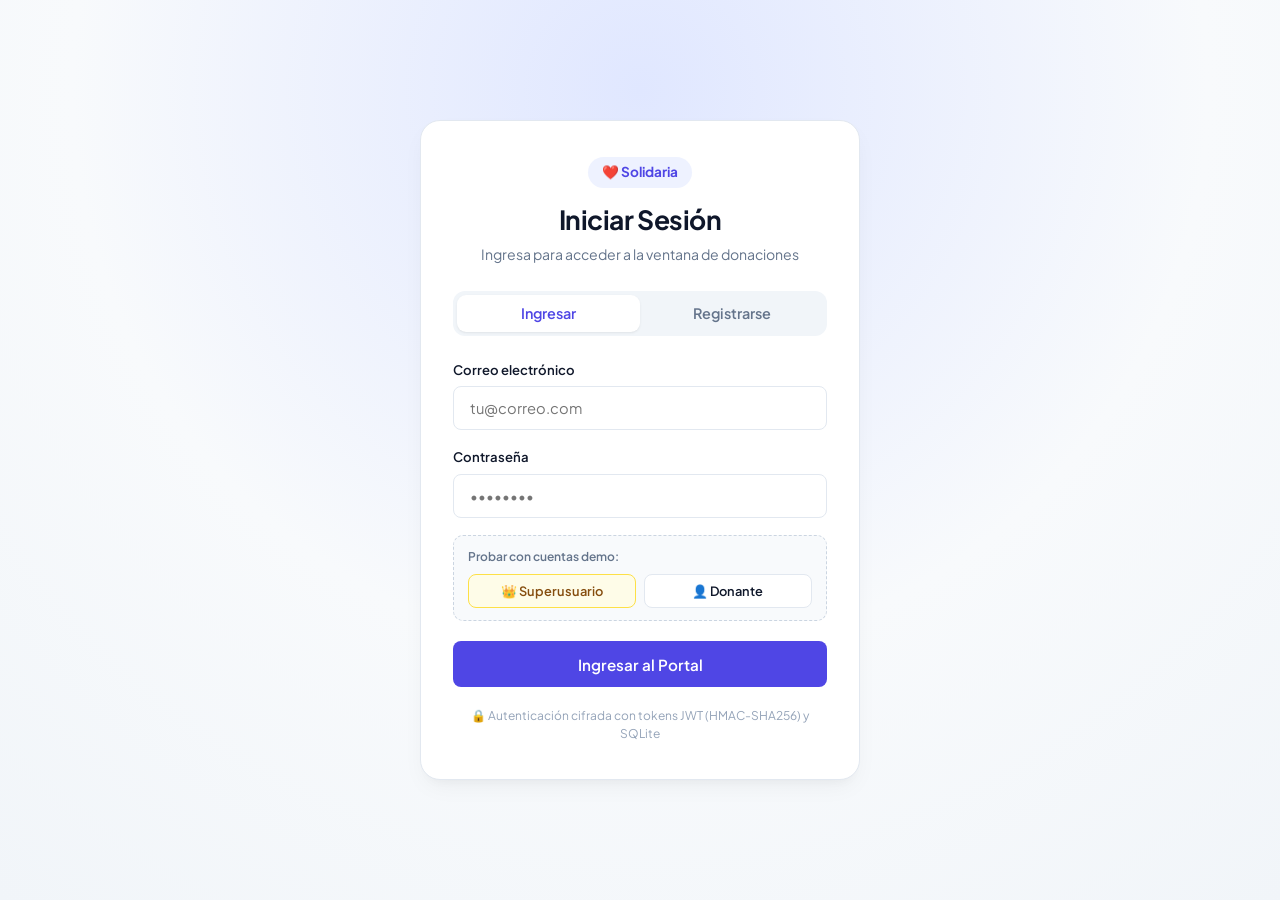
==== static/index.html @ d3d6c4ff "feat: Simplificar interfaz de usuario y agregar soporte para RFC fiscal en donaciones" ====
<!DOCTYPE html>
<html lang="es">
<head>
  <meta charset="UTF-8">
  <meta name="viewport" content="width=device-width, initial-scale=1.0">
  <title>Solidaria | Portal de Donaciones</title>
  <link rel="stylesheet" href="/static/styles.css">
  <link rel="preconnect" href="https://fonts.googleapis.com">
  <link rel="preconnect" href="https://fonts.gstatic.com" crossorigin>
  <link href="https://fonts.googleapis.com/css2?family=Plus+Jakarta+Sans:wght@400;500;600;700&display=swap" rel="stylesheet">
</head>
<body>

  <!-- ========================================================================
       VISTA 1: INICIO DE SESIÓN (LOGIN SENCILLO Y MINIMALISTA)
       ======================================================================== -->
  <section id="login-view" class="login-view-container">
    <div class="login-card-simple">
      <!-- Logo y Título -->
      <div class="brand-header">
        <div class="brand-badge">❤️ Solidaria</div>
        <h1>Iniciar Sesión</h1>
        <p class="brand-subtitle">Ingresa para acceder a la ventana de donaciones</p>
      </div>

      <!-- Selector simple: Login / Registro -->
      <div class="auth-toggle">
        <button id="tab-login-btn" class="toggle-btn active" onclick="switchLoginTab('login')">Ingresar</button>
        <button id="tab-register-btn" class="toggle-btn" onclick="switchLoginTab('register')">Registrarse</button>
      </div>

      <!-- Formulario Login -->
      <form id="form-login" onsubmit="handleLoginSubmit(event)">
        <div class="form-field">
          <label for="login-email">Correo electrónico</label>
          <input type="email" id="login-email" class="input-clean" placeholder="tu@correo.com" required>
        </div>

        <div class="form-field">
          <label for="login-password">Contraseña</label>
          <input type="password" id="login-password" class="input-clean" placeholder="••••••••" required>
        </div>

        <!-- Cuentas de Acceso Rápido -->
        <div class="quick-demo-wrapper">
          <span class="quick-demo-label">Probar con cuentas demo:</span>
          <div class="demo-chips-row">
            <button type="button" class="demo-chip-btn super-chip" onclick="fillAdminCredentials()">
              👑 Superusuario
            </button>
            <button type="button" class="demo-chip-btn" onclick="fillDemoCredentials()">
              👤 Donante
            </button>
          </div>
        </div>

        <button type="submit" id="btn-submit-login" class="btn-main">
          Ingresar al Portal
        </button>
      </form>

      <!-- Formulario Registro -->
      <form id="form-register" class="hidden" onsubmit="handleRegisterSubmit(event)">
        <div class="form-field">
          <label for="reg-name">Nombre completo</label>
          <input type="text" id="reg-name" class="input-clean" placeholder="Tu nombre" required>
        </div>

        <div class="form-field">
          <label for="reg-email">Correo electrónico</label>
          <input type="email" id="reg-email" class="input-clean" placeholder="tu@correo.com" required>
        </div>

        <div class="form-field">
          <label for="reg-password">Contraseña (mínimo 6 caracteres)</label>
          <input type="password" id="reg-password" class="input-clean" minlength="6" placeholder="••••••••" required>
        </div>

        <button type="submit" id="btn-submit-register" class="btn-main">
          Crear Cuenta
        </button>
      </form>

      <!-- Error Toast/Message -->
      <div id="auth-error-msg" class="error-badge hidden"></div>

      <div class="card-security-footnote">
        🔒 Autenticación cifrada con tokens JWT (HMAC-SHA256) y SQLite
      </div>
    </div>
  </section>


  <!-- ========================================================================
       VISTA 2: VENTANA DE DONACIONES LIMPIA Y SENCILLA (AUTENTICADO)
       ======================================================================== -->
  <div id="app-view" class="app-layout hidden">

    <!-- Barra de Navegación Minimalista -->
    <header class="app-navbar">
      <div class="nav-content">
        <div class="logo-clean">
          <span>❤️</span>
          <strong>Solidaria</strong>
        </div>

        <!-- Enlaces Rápidos -->
        <div class="quick-nav-links">
          <button class="nav-tab-btn active" onclick="scrollToSection('donar')">Donar</button>
          <button class="nav-tab-btn" onclick="openMyDonationsModal()">Mis Donaciones</button>
          <button id="btn-nav-admin" class="nav-tab-btn admin-nav-tab hidden" onclick="openAdminPanelModal()">👑 Panel Admin</button>
        </div>

        <!-- Widget de Usuario y Sesión -->
        <div id="user-session-widget" class="user-session-wrapper">
          <button id="user-avatar-btn" class="user-pill-btn" onclick="toggleUserDropdown()" aria-label="Menú de usuario">
            <div class="avatar-dot">
              <span id="user-initials">U</span>
            </div>
            <span id="user-display-name" class="pill-username">Usuario</span>
            <span class="jwt-badge">● JWT</span>
          </button>

          <!-- Menú Desplegable -->
          <div id="user-dropdown" class="user-popover hidden">
            <div class="popover-user-info">
              <strong id="dropdown-full-name">Nombre</strong>
              <small id="dropdown-email">correo@donaciones.org</small>
              <div class="role-pill">Donante</div>
            </div>
            <div class="popover-divider"></div>
            <button class="popover-action" onclick="openMyDonationsModal()">
              📋 Historial de Donaciones
            </button>
            <button class="popover-action" onclick="openJwtInspectorModal()">
              🔍 Inspeccionar Token JWT
            </button>
            <button id="btn-admin-panel" class="popover-action admin-action hidden" onclick="openAdminPanelModal()">
              👑 Panel de Superusuario (BD)
            </button>
            <div class="popover-divider"></div>
            <button class="popover-action text-danger" onclick="logout()">
              🚪 Cerrar Sesión
            </button>
          </div>
        </div>
      </div>
    </header>

    <!-- Contenido Principal -->
    <main class="main-container" id="donar">

      <!-- Tarjeta de Progreso y Meta -->
      <section class="progress-card-clean">
        <div class="progress-info-row">
          <div>
            <span class="progress-subtitle">Meta Comunitaria</span>
            <div class="progress-numbers">
              <strong id="stat-total">$0.00</strong>
              <span class="meta-label">de $5,000.00 USD</span>
            </div>
          </div>
          <div class="count-badge">
            <span id="stat-count">0</span> donaciones realizadas
          </div>
        </div>
        <div class="progress-track">
          <div id="progress-bar-fill" class="progress-fill" style="width: 0%"></div>
        </div>
      </section>

      <!-- VENTANA DE DONACIÓN SIMPLIFICADA -->
      <section class="donation-card-unified">
        
        <!-- Saludo / Estado de Sesión -->
        <div id="session-banner" class="session-welcome">
          <div>
            <span class="welcome-label">Donando como:</span>
            <strong id="banner-user-name">Usuario</strong>
          </div>
          <span id="banner-user-email" class="welcome-email">usuario@correo.com</span>
        </div>

        <form id="donation-form" onsubmit="handleDonationSubmit(event)">
          
          <!-- 1. Selección de Causa -->
          <div class="section-group">
            <label class="section-label">1. Selecciona la causa</label>
            <input type="hidden" id="selected-cause-input" value="Educación para Niños">
            <div class="causes-selector-pills">
              <div class="cause-pill active" data-cause="Educación para Niños">
                <span class="cause-emoji">📚</span>
                <div class="cause-pill-text">
                  <strong>Educación</strong>
                  <small>Becas y útiles</small>
                </div>
              </div>

              <div class="cause-pill" data-cause="Refugio Animal">
                <span class="cause-emoji">🐾</span>
                <div class="cause-pill-text">
                  <strong>Animales</strong>
                  <small>Rescate y comida</small>
                </div>
              </div>

              <div class="cause-pill" data-cause="Reforestación y Clima">
                <span class="cause-emoji">🌱</span>
                <div class="cause-pill-text">
                  <strong>Reforestación</strong>
                  <small>Siembra de árboles</small>
                </div>
              </div>

              <div class="cause-pill" data-cause="Comedores Comunitarios">
                <span class="cause-emoji">🍲</span>
                <div class="cause-pill-text">
                  <strong>Comedores</strong>
                  <small>Alimentos diarios</small>
                </div>
              </div>
            </div>
          </div>

          <!-- 2. Selección de Monto -->
          <div class="section-group">
            <label class="section-label">2. Elige el monto a donar</label>
            <div class="amount-pills-row">
              <button type="button" class="amount-btn" data-val="10">$10</button>
              <button type="button" class="amount-btn active" data-val="25">$25</button>
              <button type="button" class="amount-btn" data-val="50">$50</button>
              <button type="button" class="amount-btn" data-val="100">$100</button>
            </div>
            <div class="custom-amount-box">
              <span class="currency-symbol">$</span>
              <input type="number" id="custom-amount-input" class="custom-amount-clean" placeholder="Otro monto" min="1" step="any" value="25">
              <span class="currency-tag">USD</span>
            </div>
          </div>

          <!-- 3. Método de Pago -->
          <div class="section-group">
            <label class="section-label">3. Método de pago</label>
            <div class="payment-pills-row">
              <label class="payment-method-card active">
                <input type="radio" name="payment_method" value="tarjeta" checked>
                <span>💳 Tarjeta</span>
              </label>
              <label class="payment-method-card">
                <input type="radio" name="payment_method" value="paypal">
                <span>🅿️ PayPal</span>
              </label>
              <label class="payment-method-card">
                <input type="radio" name="payment_method" value="transferencia">
                <span>🏦 Transferencia</span>
              </label>
            </div>
          </div>

          <!-- Datos de tarjeta simulada (compactos) -->
          <div id="card-fields" class="simulated-card-box">
            <div class="form-row-2">
              <div>
                <label class="sub-label">Tarjeta simulada</label>
                <input type="text" class="input-clean-sm" value="•••• •••• •••• 4242">
              </div>
              <div class="form-row-2">
                <div>
                  <label class="sub-label">Vence</label>
                  <input type="text" class="input-clean-sm" value="12/28">
                </div>
                <div>
                  <label class="sub-label">CVC</label>
                  <input type="text" class="input-clean-sm" value="888">
                </div>
              </div>
            </div>
          </div>

          <!-- RFC Fiscal Deducible de Impuestos (Opcional) -->
          <div class="section-group">
            <label class="checkbox-clean">
              <input type="checkbox" id="tax-deductible-check" onchange="toggleRfcField()">
              <span>Requiero recibo deducible de impuestos (RFC)</span>
            </label>
            <div id="rfc-field-group" class="hidden" style="margin-top: 0.6rem;">
              <input type="text" id="donor-rfc" class="input-clean" placeholder="RFC (ej. GOMR820512A12 o XAXX010101000)" maxlength="13" style="text-transform: uppercase; letter-spacing: 1px; font-weight: 600;">
              <small class="hint-text">Se registrará en tu comprobante fiscal para efectos de deducibilidad.</small>
            </div>
          </div>

          <!-- Mensaje opcional -->
          <div class="section-group">
            <label class="section-label">Mensaje de apoyo (opcional)</label>
            <input type="text" id="donation-message" class="input-clean" placeholder="¡Mucho éxito con la labor!">
          </div>

          <!-- Botón de Donar -->
          <button type="submit" id="btn-donate-submit" class="btn-donate-now">
            Completar Donación de <strong id="btn-donation-amount-text">$25.00 USD</strong>
          </button>
        </form>
      </section>

    </main>

    <!-- Footer Simple -->
    <footer class="clean-footer">
      <p>Solidaria &bull; Sistema de Donaciones con Autenticación JWT y Base de Datos SQLite</p>
    </footer>
  </div>


  <!-- ========================================================================
       MODALES SENCILLOS Y LIMPIOS
       ======================================================================== -->

  <!-- Modal Recibo -->
  <div id="receipt-modal" class="modal-overlay hidden">
    <div class="modal-clean text-center">
      <div class="success-check-icon">✓</div>
      <h2>¡Donación Recibida!</h2>
      <p class="receipt-note">Tu contribución ha quedado registrada en la Base de Datos.</p>

      <div class="receipt-card-box">
        <div class="receipt-line">
          <span>Donante:</span>
          <strong id="rec-donor-name">-</strong>
        </div>
        <div class="receipt-line">
          <span>Correo:</span>
          <strong id="rec-donor-email">-</strong>
        </div>
        <div class="receipt-line">
          <span>RFC Fiscal:</span>
          <strong id="rec-rfc">-</strong>
        </div>
        <div class="receipt-line">
          <span>Causa:</span>
          <strong id="rec-cause">-</strong>
        </div>
        <div class="receipt-line">
          <span>Monto:</span>
          <strong id="rec-amount" class="text-amount">-</strong>
        </div>
        <div class="receipt-line">
          <span>Folio Transacción:</span>
          <code id="rec-id" class="badge-code">#00</code>
        </div>
      </div>

      <button class="btn-main" onclick="closeReceiptModal()">Entendido y Continuar</button>
    </div>
  </div>

  <!-- Modal Mis Donaciones -->
  <div id="my-donations-modal" class="modal-overlay hidden">
    <div class="modal-clean modal-wide">
      <div class="modal-header-row">
        <h3>📋 Mis Donaciones</h3>
        <button class="btn-close-clean" onclick="closeMyDonationsModal()">&times;</button>
      </div>
      <p class="modal-sub">Historial personal vinculado a tu token de sesión <code>JWT</code>.</p>
      <div id="donations-list-container" class="clean-table-wrapper"></div>
    </div>
  </div>

  <!-- Modal Inspector JWT -->
  <div id="jwt-inspector-modal" class="modal-overlay hidden">
    <div class="modal-clean modal-wide">
      <div class="modal-header-row">
        <h3>🔍 Inspector de Token JWT</h3>
        <button class="btn-close-clean" onclick="closeJwtInspectorModal()">&times;</button>
      </div>
      <p class="modal-sub">Estructura decodificada del token activo según el estándar RFC 7519.</p>

      <div class="inspector-stack">
        <div>
          <span class="code-title text-header">Encabezado (Header):</span>
          <pre id="jwt-header-display" class="clean-code-block">{}</pre>
        </div>
        <div>
          <span class="code-title text-payload">Carga Útil (Payload / Claims):</span>
          <pre id="jwt-payload-display" class="clean-code-block">{}</pre>
        </div>
      </div>
    </div>
  </div>

  <!-- Modal Panel Superusuario -->
  <div id="admin-modal" class="modal-overlay hidden">
    <div class="modal-clean modal-wide">
      <div class="modal-header-row">
        <h3>👑 Panel de Superusuario (SQLite)</h3>
        <button class="btn-close-clean" onclick="closeAdminPanelModal()">&times;</button>
      </div>
      <p class="modal-sub">Consulta de registros en tiempo real desde la Base de Datos <code>donations.db</code>.</p>

      <div class="auth-toggle admin-toggle-bar">
        <button id="tab-admin-users-btn" class="toggle-btn active" onclick="switchAdminTab('users')">
          👥 Usuarios (<span id="admin-users-count">0</span>)
        </button>
        <button id="tab-admin-donations-btn" class="toggle-btn" onclick="switchAdminTab('donations')">
          💰 Donaciones (<span id="admin-donations-count">0</span>)
        </button>
      </div>

      <div id="admin-users-container" class="clean-table-wrapper"></div>
      <div id="admin-donations-container" class="clean-table-wrapper hidden"></div>
    </div>
  </div>

  <!-- Notificaciones Toast -->
  <div id="toast-container" class="toast-container"></div>

  <script src="/static/app.js"></script>
</body>
</html>
---- static/styles.css ----
/* ==========================================================================
   Solidaria - Estilos Limpios, Modernos y Minimalistas
   ========================================================================== */

:root {
  --font-sans: 'Plus Jakarta Sans', -apple-system, BlinkMacSystemFont, "Segoe UI", Roboto, sans-serif;
  --bg-page: #f8fafc;
  --card-bg: #ffffff;
  --text-main: #0f172a;
  --text-muted: #64748b;
  --text-light: #94a3b8;
  --border: #e2e8f0;
  --border-focus: #6366f1;
  --primary: #4f46e5;
  --primary-hover: #4338ca;
  --primary-light: #eef2ff;
  --success: #10b981;
  --success-light: #ecfdf5;
  --danger: #ef4444;
  --danger-light: #fef2f2;
  --radius-sm: 8px;
  --radius-md: 14px;
  --radius-lg: 20px;
  --shadow-subtle: 0 1px 3px 0 rgb(0 0 0 / 0.06), 0 1px 2px -1px rgb(0 0 0 / 0.06);
  --shadow-card: 0 10px 25px -5px rgb(0 0 0 / 0.05), 0 8px 10px -6px rgb(0 0 0 / 0.03);
  --shadow-popover: 0 20px 25px -5px rgb(0 0 0 / 0.1), 0 8px 10px -6px rgb(0 0 0 / 0.1);
}

* {
  box-sizing: border-box;
  margin: 0;
  padding: 0;
}

body {
  font-family: var(--font-sans);
  background-color: var(--bg-page);
  color: var(--text-main);
  line-height: 1.5;
  min-height: 100vh;
  -webkit-font-smoothing: antialiased;
}

.hidden {
  display: none !important;
}

/* ==========================================================================
   1. PANTALLA DE LOGIN MINIMALISTA
   ========================================================================== */

.login-view-container {
  min-height: 100vh;
  display: flex;
  align-items: center;
  justify-content: center;
  padding: 1.5rem;
  background: radial-gradient(circle at 50% 10%, #e0e7ff 0%, #f8fafc 55%, #f1f5f9 100%);
}

.login-card-simple {
  width: 100%;
  max-width: 440px;
  background: var(--card-bg);
  border: 1px solid var(--border);
  border-radius: var(--radius-lg);
  padding: 2.25rem 2rem;
  box-shadow: var(--shadow-card);
  animation: fadeIn 0.3s ease-out;
}

@keyframes fadeIn {
  from { opacity: 0; transform: translateY(10px); }
  to { opacity: 1; transform: translateY(0); }
}

.brand-header {
  text-align: center;
  margin-bottom: 1.6rem;
}

.brand-badge {
  display: inline-block;
  background: var(--primary-light);
  color: var(--primary);
  font-weight: 700;
  font-size: 0.85rem;
  padding: 0.35rem 0.9rem;
  border-radius: 999px;
  margin-bottom: 0.75rem;
}

.brand-header h1 {
  font-size: 1.65rem;
  font-weight: 700;
  letter-spacing: -0.02em;
  color: var(--text-main);
}

.brand-subtitle {
  font-size: 0.88rem;
  color: var(--text-muted);
  margin-top: 0.25rem;
}

/* Toggle Tabs (Ingresar / Registrarse) */
.auth-toggle {
  display: flex;
  background: #f1f5f9;
  border-radius: 12px;
  padding: 0.25rem;
  margin-bottom: 1.5rem;
}

.toggle-btn {
  flex: 1;
  padding: 0.6rem 0.8rem;
  border: none;
  background: transparent;
  font-family: inherit;
  font-size: 0.9rem;
  font-weight: 600;
  color: var(--text-muted);
  border-radius: 9px;
  cursor: pointer;
  transition: all 0.2s ease;
}

.toggle-btn.active {
  background: var(--card-bg);
  color: var(--primary);
  box-shadow: var(--shadow-subtle);
}

/* Campos de Formulario */
.form-field {
  margin-bottom: 1.1rem;
}

.form-field label {
  display: block;
  font-size: 0.82rem;
  font-weight: 600;
  color: var(--text-main);
  margin-bottom: 0.4rem;
}

.input-clean {
  width: 100%;
  padding: 0.75rem 1rem;
  font-family: inherit;
  font-size: 0.92rem;
  border: 1px solid var(--border);
  border-radius: var(--radius-sm);
  background: #ffffff;
  color: var(--text-main);
  outline: none;
  transition: border-color 0.2s, box-shadow 0.2s;
}

.input-clean:focus {
  border-color: var(--border-focus);
  box-shadow: 0 0 0 3px rgba(99, 102, 241, 0.15);
}

/* Botones Demo Rápidos */
.quick-demo-wrapper {
  background: #f8fafc;
  border: 1px dashed #cbd5e1;
  border-radius: 10px;
  padding: 0.75rem 0.9rem;
  margin-bottom: 1.25rem;
}

.quick-demo-label {
  display: block;
  font-size: 0.75rem;
  font-weight: 600;
  color: var(--text-muted);
  margin-bottom: 0.5rem;
}

.demo-chips-row {
  display: flex;
  gap: 0.5rem;
}

.demo-chip-btn {
  flex: 1;
  padding: 0.5rem 0.6rem;
  background: #ffffff;
  border: 1px solid var(--border);
  border-radius: 8px;
  font-family: inherit;
  font-size: 0.8rem;
  font-weight: 600;
  color: var(--text-main);
  cursor: pointer;
  transition: background-color 0.2s, border-color 0.2s;
}

.demo-chip-btn:hover {
  background: var(--primary-light);
  border-color: #c7d2fe;
  color: var(--primary);
}

.demo-chip-btn.super-chip {
  background: #fefce8;
  border-color: #fde047;
  color: #854d0e;
}

.demo-chip-btn.super-chip:hover {
  background: #fef08a;
  border-color: #ca8a04;
}

/* Botones Principales */
.btn-main {
  width: 100%;
  padding: 0.85rem 1.25rem;
  background: var(--primary);
  color: #ffffff;
  border: none;
  border-radius: var(--radius-sm);
  font-family: inherit;
  font-size: 0.95rem;
  font-weight: 600;
  cursor: pointer;
  transition: background-color 0.2s, transform 0.1s;
}

.btn-main:hover {
  background: var(--primary-hover);
}

.btn-main:active {
  transform: translateY(1px);
}

.error-badge {
  background: var(--danger-light);
  color: var(--danger);
  border: 1px solid #fecaca;
  padding: 0.65rem 0.9rem;
  border-radius: var(--radius-sm);
  font-size: 0.84rem;
  margin-top: 1rem;
  text-align: center;
}

.card-security-footnote {
  text-align: center;
  font-size: 0.75rem;
  color: var(--text-light);
  margin-top: 1.25rem;
}

/* ==========================================================================
   2. NAVEGACIÓN Y CABECERA DE LA APP
   ========================================================================== */

.app-layout {
  min-height: 100vh;
  display: flex;
  flex-direction: column;
}

.app-navbar {
  background: rgba(255, 255, 255, 0.95);
  backdrop-filter: blur(10px);
  border-bottom: 1px solid var(--border);
  position: sticky;
  top: 0;
  z-index: 50;
}

.nav-content {
  max-width: 860px;
  margin: 0 auto;
  padding: 0.75rem 1.25rem;
  display: flex;
  align-items: center;
  justify-content: space-between;
}

.logo-clean {
  display: flex;
  align-items: center;
  gap: 0.4rem;
  font-size: 1.15rem;
  color: var(--text-main);
  font-weight: 700;
}

.quick-nav-links {
  display: flex;
  gap: 0.5rem;
}

.nav-tab-btn {
  background: transparent;
  border: none;
  padding: 0.45rem 0.85rem;
  border-radius: 8px;
  font-family: inherit;
  font-size: 0.86rem;
  font-weight: 600;
  color: var(--text-muted);
  cursor: pointer;
  transition: all 0.2s;
}

.nav-tab-btn:hover {
  color: var(--text-main);
  background: #f1f5f9;
}

.nav-tab-btn.active {
  background: var(--primary-light);
  color: var(--primary);
}

.nav-tab-btn.admin-nav-tab {
  background: #fefce8;
  color: #854d0e;
  border: 1px solid #fde047;
}

.nav-tab-btn.admin-nav-tab:hover {
  background: #fef08a;
}

/* User Widget & Popover */
.user-session-wrapper {
  position: relative;
}

.user-pill-btn {
  display: flex;
  align-items: center;
  gap: 0.5rem;
  background: #f8fafc;
  border: 1px solid var(--border);
  padding: 0.35rem 0.75rem 0.35rem 0.45rem;
  border-radius: 999px;
  cursor: pointer;
  transition: all 0.2s;
}

.user-pill-btn:hover {
  border-color: #cbd5e1;
  background: #f1f5f9;
}

.avatar-dot {
  width: 28px;
  height: 28px;
  background: var(--primary);
  color: #ffffff;
  border-radius: 50%;
  display: flex;
  align-items: center;
  justify-content: center;
  font-size: 0.75rem;
  font-weight: 700;
}

.pill-username {
  font-size: 0.85rem;
  font-weight: 600;
  color: var(--text-main);
}

.jwt-badge {
  font-size: 0.68rem;
  font-weight: 700;
  color: var(--success);
  background: var(--success-light);
  padding: 0.15rem 0.45rem;
  border-radius: 999px;
}

.jwt-badge.admin-badge {
  color: #854d0e;
  background: #fefce8;
}

.user-popover {
  position: absolute;
  top: calc(100% + 8px);
  right: 0;
  width: 260px;
  background: var(--card-bg);
  border: 1px solid var(--border);
  border-radius: var(--radius-md);
  box-shadow: var(--shadow-popover);
  padding: 0.85rem 0.5rem;
  z-index: 100;
  animation: fadeIn 0.15s ease-out;
}

.popover-user-info {
  padding: 0.35rem 0.65rem 0.65rem;
}

.popover-user-info strong {
  display: block;
  font-size: 0.92rem;
  color: var(--text-main);
}

.popover-user-info small {
  display: block;
  color: var(--text-muted);
  font-size: 0.78rem;
  margin-bottom: 0.4rem;
}

.role-pill {
  display: inline-block;
  font-size: 0.7rem;
  font-weight: 600;
  color: var(--primary);
  background: var(--primary-light);
  padding: 0.15rem 0.5rem;
  border-radius: 999px;
}

.role-pill.admin-pill {
  color: #854d0e;
  background: #fefce8;
  border: 1px solid #fef08a;
}

.popover-divider {
  height: 1px;
  background: var(--border);
  margin: 0.4rem 0;
}

.popover-action {
  width: 100%;
  text-align: left;
  background: transparent;
  border: none;
  padding: 0.55rem 0.65rem;
  border-radius: 6px;
  font-family: inherit;
  font-size: 0.84rem;
  font-weight: 500;
  color: var(--text-main);
  cursor: pointer;
  transition: background-color 0.15s;
}

.popover-action:hover {
  background: #f1f5f9;
}

.popover-action.admin-action {
  color: #854d0e;
  font-weight: 600;
}

.popover-action.text-danger {
  color: var(--danger);
}

.popover-action.text-danger:hover {
  background: var(--danger-light);
}

/* ==========================================================================
   3. CONTENEDOR PRINCIPAL Y BARRA DE PROGRESO
   ========================================================================== */

.main-container {
  max-width: 680px;
  margin: 2rem auto;
  padding: 0 1.25rem;
  width: 100%;
}

.progress-card-clean {
  background: var(--card-bg);
  border: 1px solid var(--border);
  border-radius: var(--radius-md);
  padding: 1.25rem 1.5rem;
  margin-bottom: 1.5rem;
  box-shadow: var(--shadow-subtle);
}

.progress-info-row {
  display: flex;
  justify-content: space-between;
  align-items: flex-end;
  margin-bottom: 0.75rem;
}

.progress-subtitle {
  font-size: 0.78rem;
  font-weight: 700;
  text-transform: uppercase;
  letter-spacing: 0.05em;
  color: var(--text-muted);
}

.progress-numbers strong {
  font-size: 1.6rem;
  font-weight: 800;
  color: var(--text-main);
}

.meta-label {
  font-size: 0.88rem;
  color: var(--text-muted);
  margin-left: 0.4rem;
}

.count-badge {
  font-size: 0.82rem;
  font-weight: 600;
  color: var(--primary);
  background: var(--primary-light);
  padding: 0.35rem 0.75rem;
  border-radius: 999px;
}

.progress-track {
  width: 100%;
  height: 8px;
  background: #e2e8f0;
  border-radius: 999px;
  overflow: hidden;
}

.progress-fill {
  height: 100%;
  background: linear-gradient(90deg, #4f46e5 0%, #10b981 100%);
  border-radius: 999px;
  transition: width 0.4s cubic-bezier(0.4, 0, 0.2, 1);
}

/* ==========================================================================
   4. TARJETA DE DONACIÓN UNIFICADA Y SENCILLA
   ========================================================================== */

.donation-card-unified {
  background: var(--card-bg);
  border: 1px solid var(--border);
  border-radius: var(--radius-lg);
  padding: 2rem;
  box-shadow: var(--shadow-card);
}

.session-welcome {
  display: flex;
  justify-content: space-between;
  align-items: center;
  background: #f8fafc;
  border: 1px solid var(--border);
  border-radius: var(--radius-sm);
  padding: 0.75rem 1rem;
  margin-bottom: 1.75rem;
}

.welcome-label {
  font-size: 0.78rem;
  color: var(--text-muted);
  margin-right: 0.35rem;
}

.session-welcome strong {
  font-size: 0.92rem;
  color: var(--text-main);
}

.welcome-email {
  font-size: 0.82rem;
  color: var(--text-muted);
}

.section-group {
  margin-bottom: 1.6rem;
}

.section-label {
  display: block;
  font-size: 0.88rem;
  font-weight: 700;
  color: var(--text-main);
  margin-bottom: 0.75rem;
}

/* 1. Selector de Causas (Pills Minimalistas) */
.causes-selector-pills {
  display: grid;
  grid-template-columns: repeat(2, 1fr);
  gap: 0.75rem;
}

.cause-pill {
  display: flex;
  align-items: center;
  gap: 0.75rem;
  padding: 0.85rem 1rem;
  background: #ffffff;
  border: 1.5px solid var(--border);
  border-radius: var(--radius-sm);
  cursor: pointer;
  transition: all 0.2s ease;
  user-select: none;
}

.cause-pill:hover {
  border-color: #cbd5e1;
  background: #f8fafc;
}

.cause-pill.active {
  border-color: var(--primary);
  background: var(--primary-light);
}

.cause-emoji {
  font-size: 1.4rem;
}

.cause-pill-text strong {
  display: block;
  font-size: 0.88rem;
  font-weight: 700;
  color: var(--text-main);
}

.cause-pill-text small {
  display: block;
  font-size: 0.75rem;
  color: var(--text-muted);
}

.cause-pill.active .cause-pill-text strong {
  color: var(--primary);
}

/* 2. Selector de Montos */
.amount-pills-row {
  display: grid;
  grid-template-columns: repeat(4, 1fr);
  gap: 0.6rem;
  margin-bottom: 0.75rem;
}

.amount-btn {
  padding: 0.75rem 0.5rem;
  background: #ffffff;
  border: 1.5px solid var(--border);
  border-radius: var(--radius-sm);
  font-family: inherit;
  font-size: 1.05rem;
  font-weight: 700;
  color: var(--text-main);
  cursor: pointer;
  transition: all 0.2s ease;
}

.amount-btn:hover {
  border-color: #cbd5e1;
}

.amount-btn.active {
  border-color: var(--primary);
  background: var(--primary);
  color: #ffffff;
}

.custom-amount-box {
  display: flex;
  align-items: center;
  background: #ffffff;
  border: 1px solid var(--border);
  border-radius: var(--radius-sm);
  padding: 0.25rem 0.75rem;
  transition: border-color 0.2s;
}

.custom-amount-box:focus-within {
  border-color: var(--border-focus);
  box-shadow: 0 0 0 3px rgba(99, 102, 241, 0.15);
}

.currency-symbol {
  font-size: 1.1rem;
  font-weight: 700;
  color: var(--text-muted);
  margin-right: 0.4rem;
}

.custom-amount-clean {
  flex: 1;
  border: none;
  outline: none;
  font-family: inherit;
  font-size: 1.1rem;
  font-weight: 700;
  color: var(--text-main);
  background: transparent;
  padding: 0.5rem 0;
}

.currency-tag {
  font-size: 0.78rem;
  font-weight: 700;
  color: var(--text-muted);
  background: #f1f5f9;
  padding: 0.25rem 0.5rem;
  border-radius: 6px;
}

/* 3. Métodos de Pago */
.payment-pills-row {
  display: grid;
  grid-template-columns: repeat(3, 1fr);
  gap: 0.6rem;
  margin-bottom: 0.85rem;
}

.payment-method-card {
  display: flex;
  align-items: center;
  justify-content: center;
  padding: 0.7rem 0.5rem;
  background: #ffffff;
  border: 1.5px solid var(--border);
  border-radius: var(--radius-sm);
  cursor: pointer;
  font-size: 0.85rem;
  font-weight: 600;
  color: var(--text-main);
  transition: all 0.2s;
}

.payment-method-card input[type="radio"] {
  display: none;
}

.payment-method-card.active {
  border-color: var(--primary);
  background: var(--primary-light);
  color: var(--primary);
}

.simulated-card-box {
  background: #f8fafc;
  border: 1px solid var(--border);
  border-radius: var(--radius-sm);
  padding: 0.85rem 1rem;
}

.form-row-2 {
  display: grid;
  grid-template-columns: 1fr 1fr;
  gap: 0.75rem;
}

.sub-label {
  display: block;
  font-size: 0.72rem;
  font-weight: 600;
  color: var(--text-muted);
  margin-bottom: 0.25rem;
}

.input-clean-sm {
  width: 100%;
  padding: 0.45rem 0.65rem;
  font-family: inherit;
  font-size: 0.82rem;
  border: 1px solid var(--border);
  border-radius: 6px;
  background: #ffffff;
  color: var(--text-main);
}

/* RFC Fiscal Deducible */
.checkbox-clean {
  display: flex;
  align-items: center;
  gap: 0.6rem;
  font-size: 0.88rem;
  font-weight: 600;
  color: var(--text-main);
  cursor: pointer;
  user-select: none;
}

.checkbox-clean input[type="checkbox"] {
  width: 18px;
  height: 18px;
  accent-color: var(--primary);
  cursor: pointer;
}

.hint-text {
  display: block;
  font-size: 0.75rem;
  color: var(--text-muted);
  margin-top: 0.35rem;
}

/* Botón de Donación */
.btn-donate-now {
  width: 100%;
  padding: 1.1rem;
  background: var(--primary);
  color: #ffffff;
  border: none;
  border-radius: var(--radius-sm);
  font-family: inherit;
  font-size: 1.05rem;
  font-weight: 700;
  cursor: pointer;
  box-shadow: 0 4px 14px 0 rgba(79, 70, 229, 0.35);
  transition: all 0.2s ease;
  margin-top: 1rem;
}

.btn-donate-now:hover {
  background: var(--primary-hover);
  box-shadow: 0 6px 20px 0 rgba(79, 70, 229, 0.45);
  transform: translateY(-1px);
}

.btn-donate-now:active {
  transform: translateY(0);
}

.clean-footer {
  text-align: center;
  padding: 2.5rem 1rem;
  font-size: 0.8rem;
  color: var(--text-light);
  margin-top: auto;
}

/* ==========================================================================
   5. MODALES LIMPIOS Y MODERNOS
   ========================================================================== */

.modal-overlay {
  position: fixed;
  inset: 0;
  background: rgba(15, 23, 42, 0.5);
  backdrop-filter: blur(4px);
  display: flex;
  align-items: center;
  justify-content: center;
  padding: 1.5rem;
  z-index: 200;
  animation: fadeIn 0.2s ease-out;
}

.modal-clean {
  width: 100%;
  max-width: 460px;
  background: var(--card-bg);
  border-radius: var(--radius-lg);
  padding: 2rem;
  box-shadow: var(--shadow-popover);
  max-height: 90vh;
  overflow-y: auto;
}

.modal-wide {
  max-width: 760px;
}

.text-center {
  text-align: center;
}

.success-check-icon {
  width: 56px;
  height: 56px;
  background: var(--success-light);
  color: var(--success);
  border-radius: 50%;
  display: inline-flex;
  align-items: center;
  justify-content: center;
  font-size: 1.8rem;
  font-weight: 800;
  margin-bottom: 1rem;
}

.modal-clean h2 {
  font-size: 1.45rem;
  font-weight: 800;
  color: var(--text-main);
  letter-spacing: -0.01em;
}

.receipt-note {
  font-size: 0.84rem;
  color: var(--text-muted);
  margin-top: 0.2rem;
  margin-bottom: 1.5rem;
}

.receipt-card-box {
  background: #f8fafc;
  border: 1px solid var(--border);
  border-radius: var(--radius-md);
  padding: 1rem 1.25rem;
  text-align: left;
  margin-bottom: 1.5rem;
}

.receipt-line {
  display: flex;
  justify-content: space-between;
  align-items: center;
  padding: 0.5rem 0;
  border-bottom: 1px solid #f1f5f9;
  font-size: 0.88rem;
}

.receipt-line:last-child {
  border-bottom: none;
}

.receipt-line span {
  color: var(--text-muted);
}

.receipt-line strong {
  color: var(--text-main);
}

.receipt-line strong.text-amount {
  color: var(--success);
  font-size: 1.15rem;
  font-weight: 800;
}

.badge-code {
  font-family: monospace;
  font-size: 0.82rem;
  background: #e2e8f0;
  padding: 0.15rem 0.45rem;
  border-radius: 4px;
  color: var(--text-main);
}

/* Modal Headers */
.modal-header-row {
  display: flex;
  justify-content: space-between;
  align-items: center;
  margin-bottom: 0.25rem;
}

.modal-header-row h3 {
  font-size: 1.3rem;
  font-weight: 700;
}

.btn-close-clean {
  background: transparent;
  border: none;
  font-size: 1.6rem;
  line-height: 1;
  color: var(--text-muted);
  cursor: pointer;
  border-radius: 6px;
  width: 32px;
  height: 32px;
  display: flex;
  align-items: center;
  justify-content: center;
  transition: background-color 0.2s;
}

.btn-close-clean:hover {
  background: #f1f5f9;
  color: var(--text-main);
}

.modal-sub {
  font-size: 0.85rem;
  color: var(--text-muted);
  margin-bottom: 1.25rem;
}

/* Tablas Limpias */
.clean-table-wrapper {
  overflow-x: auto;
  border: 1px solid var(--border);
  border-radius: var(--radius-sm);
}

.donations-table {
  width: 100%;
  border-collapse: collapse;
  text-align: left;
  font-size: 0.84rem;
}

.donations-table th {
  background: #f8fafc;
  color: var(--text-muted);
  font-weight: 600;
  padding: 0.75rem 1rem;
  border-bottom: 1px solid var(--border);
}

.donations-table td {
  padding: 0.75rem 1rem;
  border-bottom: 1px solid var(--border);
  color: var(--text-main);
}

.donations-table tr:last-child td {
  border-bottom: none;
}

.donations-table tr:hover {
  background: #f8fafc;
}

.text-green {
  color: var(--success);
}

.font-bold {
  font-weight: 700;
}

.code-tag {
  font-family: monospace;
  font-size: 0.8rem;
  background: #f1f5f9;
  padding: 0.15rem 0.4rem;
  border-radius: 4px;
}

.badge-rfc {
  font-family: monospace;
  font-weight: 700;
  color: #1e40af;
  background: #dbeafe;
  padding: 0.15rem 0.45rem;
  border-radius: 4px;
  font-size: 0.78rem;
}

/* Inspector JWT */
.inspector-stack {
  display: flex;
  flex-direction: column;
  gap: 1rem;
}

.code-title {
  display: block;
  font-size: 0.8rem;
  font-weight: 700;
  margin-bottom: 0.35rem;
}

.code-title.text-header {
  color: #d97706;
}

.code-title.text-payload {
  color: #2563eb;
}

.clean-code-block {
  background: #0f172a;
  color: #38bdf8;
  padding: 1rem;
  border-radius: var(--radius-sm);
  font-family: 'SFMono-Regular', Consolas, 'Liberation Mono', Menlo, Courier, monospace;
  font-size: 0.82rem;
  overflow-x: auto;
  line-height: 1.4;
}

/* Admin Toggle Bar */
.admin-toggle-bar {
  margin-bottom: 1rem;
}

/* Toasts */
.toast-container {
  position: fixed;
  bottom: 1.5rem;
  right: 1.5rem;
  z-index: 999;
  display: flex;
  flex-direction: column;
  gap: 0.5rem;
}

.toast {
  background: #0f172a;
  color: #ffffff;
  padding: 0.85rem 1.25rem;
  border-radius: var(--radius-sm);
  font-size: 0.86rem;
  font-weight: 500;
  box-shadow: var(--shadow-popover);
  transition: all 0.3s ease;
}

.toast.toast-success {
  background: var(--success);
}

.toast.toast-error {
  background: var(--danger);
}

/* ==========================================================================
   6. RESPONSIVE
   ========================================================================== */

@media (max-width: 640px) {
  .causes-selector-pills {
    grid-template-columns: 1fr;
  }
  .amount-pills-row {
    grid-template-columns: repeat(2, 1fr);
  }
  .form-row-2 {
    grid-template-columns: 1fr;
  }
  .nav-content {
    flex-wrap: wrap;
    gap: 0.75rem;
  }
}
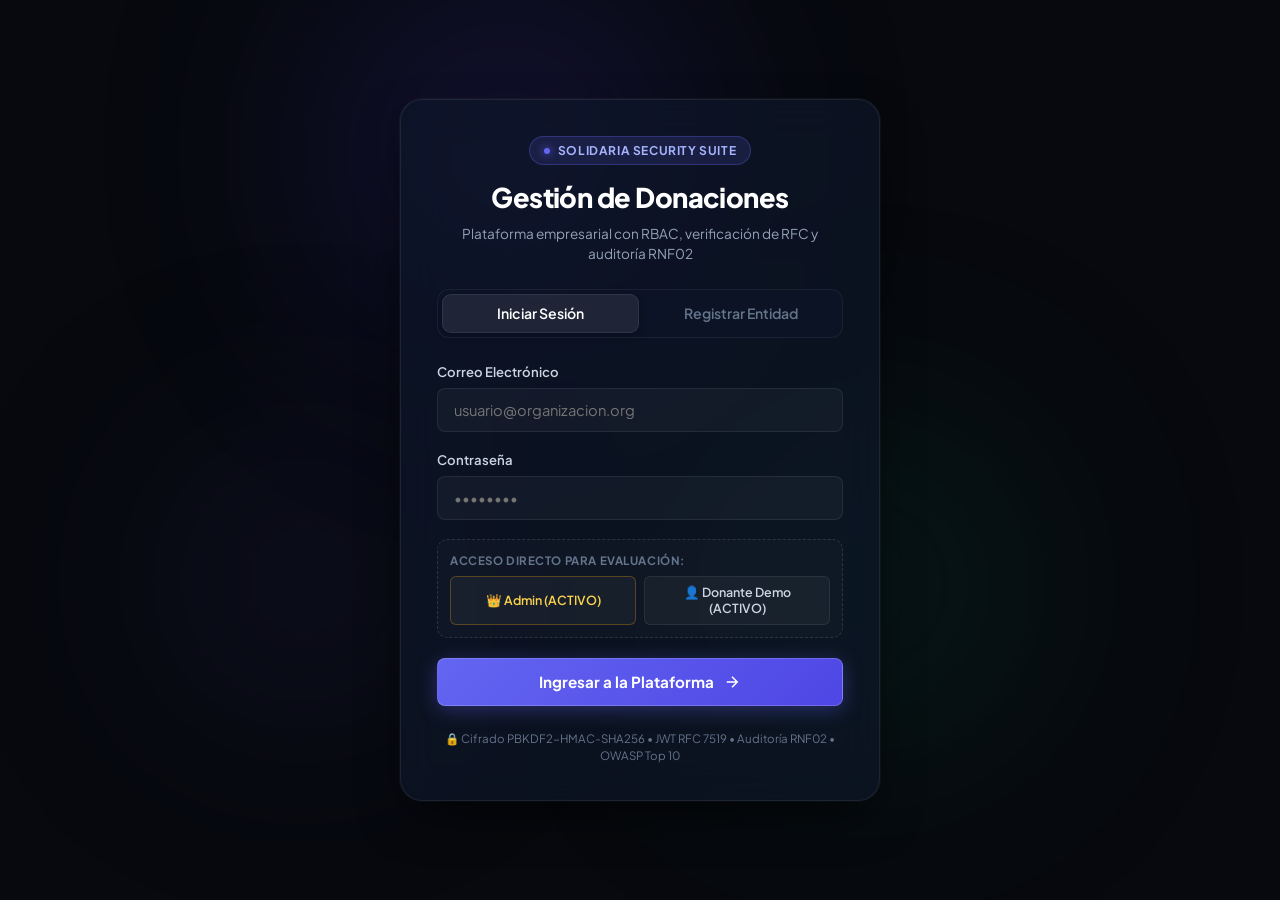
==== commit fa4f9d54: "feat: Implementar tema oscuro Glassmorphism, registro con RFC y entidades, RBAC Deny-by-Default, flu" ====
--- a/static/index.html
+++ b/static/index.html
@@ -3,414 +3,565 @@
 <head>
   <meta charset="UTF-8">
   <meta name="viewport" content="width=device-width, initial-scale=1.0">
-  <title>Solidaria | Portal de Donaciones</title>
+  <title>Solidaria | Sistema Ciberseguro de Gestión de Donaciones</title>
   <link rel="stylesheet" href="/static/styles.css">
   <link rel="preconnect" href="https://fonts.googleapis.com">
   <link rel="preconnect" href="https://fonts.gstatic.com" crossorigin>
-  <link href="https://fonts.googleapis.com/css2?family=Plus+Jakarta+Sans:wght@400;500;600;700&display=swap" rel="stylesheet">
+  <link href="https://fonts.googleapis.com/css2?family=Plus+Jakarta+Sans:wght@300;400;500;600;700;800&family=JetBrains+Mono:wght@400;500;600&display=swap" rel="stylesheet">
 </head>
-<body>
+<body class="dark-theme">
+
+  <!-- Fondo Ambiental Glassmorphism -->
+  <div class="ambient-glow glow-1"></div>
+  <div class="ambient-glow glow-2"></div>
+  <div class="ambient-glow glow-3"></div>
 
   <!-- ========================================================================
-       VISTA 1: INICIO DE SESIÓN (LOGIN SENCILLO Y MINIMALISTA)
+       VISTA 1: AUTENTICACIÓN (LOGIN Y REGISTRO DE ENTIDADES Y USUARIOS)
        ======================================================================== -->
-  <section id="login-view" class="login-view-container">
-    <div class="login-card-simple">
-      <!-- Logo y Título -->
+  <section id="login-view" class="auth-view-container">
+    <div class="glass-card auth-card">
+      
+      <!-- Encabezado de la Plataforma -->
       <div class="brand-header">
-        <div class="brand-badge">❤️ Solidaria</div>
-        <h1>Iniciar Sesión</h1>
-        <p class="brand-subtitle">Ingresa para acceder a la ventana de donaciones</p>
-      </div>
-
-      <!-- Selector simple: Login / Registro -->
-      <div class="auth-toggle">
-        <button id="tab-login-btn" class="toggle-btn active" onclick="switchLoginTab('login')">Ingresar</button>
-        <button id="tab-register-btn" class="toggle-btn" onclick="switchLoginTab('register')">Registrarse</button>
-      </div>
-
-      <!-- Formulario Login -->
+        <div class="brand-badge">
+          <span class="badge-dot"></span> Solidaria Security Suite
+        </div>
+        <h1 class="brand-title">Gestión de Donaciones</h1>
+        <p class="brand-subtitle">Plataforma empresarial con RBAC, verificación de RFC y auditoría RNF02</p>
+      </div>
+
+      <!-- Selector de Pestaña: Ingresar / Registro de Entidad -->
+      <div class="glass-tabs">
+        <button id="tab-login-btn" class="glass-tab-btn active" onclick="switchAuthTab('login')">
+          Iniciar Sesión
+        </button>
+        <button id="tab-register-btn" class="glass-tab-btn" onclick="switchAuthTab('register')">
+          Registrar Entidad
+        </button>
+      </div>
+
+      <!-- Formulario 1: Inicio de Sesión -->
       <form id="form-login" onsubmit="handleLoginSubmit(event)">
-        <div class="form-field">
-          <label for="login-email">Correo electrónico</label>
-          <input type="email" id="login-email" class="input-clean" placeholder="tu@correo.com" required>
-        </div>
-
-        <div class="form-field">
+        <div class="form-group">
+          <label for="login-email">Correo Electrónico</label>
+          <div class="input-glow-wrapper">
+            <input type="email" id="login-email" class="glass-input" placeholder="usuario@organizacion.org" required>
+          </div>
+        </div>
+
+        <div class="form-group">
           <label for="login-password">Contraseña</label>
-          <input type="password" id="login-password" class="input-clean" placeholder="••••••••" required>
-        </div>
-
-        <!-- Cuentas de Acceso Rápido -->
-        <div class="quick-demo-wrapper">
-          <span class="quick-demo-label">Probar con cuentas demo:</span>
-          <div class="demo-chips-row">
-            <button type="button" class="demo-chip-btn super-chip" onclick="fillAdminCredentials()">
-              👑 Superusuario
+          <div class="input-glow-wrapper">
+            <input type="password" id="login-password" class="glass-input" placeholder="••••••••" required>
+          </div>
+        </div>
+
+        <!-- Credenciales de Evaluación Rápida -->
+        <div class="demo-chip-box">
+          <span class="demo-box-label">Acceso directo para evaluación:</span>
+          <div class="demo-chip-buttons">
+            <button type="button" class="demo-chip admin-chip" onclick="fillAdminCredentials()">
+              👑 Admin (ACTIVO)
             </button>
-            <button type="button" class="demo-chip-btn" onclick="fillDemoCredentials()">
-              👤 Donante
+            <button type="button" class="demo-chip donor-chip" onclick="fillDemoCredentials()">
+              👤 Donante Demo (ACTIVO)
             </button>
           </div>
         </div>
 
-        <button type="submit" id="btn-submit-login" class="btn-main">
-          Ingresar al Portal
+        <button type="submit" id="btn-submit-login" class="btn-primary-glass">
+          <span>Ingresar a la Plataforma</span>
+          <svg width="18" height="18" viewBox="0 0 24 24" fill="none" stroke="currentColor" stroke-width="2"><path d="M5 12h14M12 5l7 7-7 7"/></svg>
         </button>
       </form>
 
-      <!-- Formulario Registro -->
+      <!-- Formulario 2: Registro de Entidades y Usuarios (HU03) -->
       <form id="form-register" class="hidden" onsubmit="handleRegisterSubmit(event)">
-        <div class="form-field">
-          <label for="reg-name">Nombre completo</label>
-          <input type="text" id="reg-name" class="input-clean" placeholder="Tu nombre" required>
-        </div>
-
-        <div class="form-field">
-          <label for="reg-email">Correo electrónico</label>
-          <input type="email" id="reg-email" class="input-clean" placeholder="tu@correo.com" required>
-        </div>
-
-        <div class="form-field">
-          <label for="reg-password">Contraseña (mínimo 6 caracteres)</label>
-          <input type="password" id="reg-password" class="input-clean" minlength="6" placeholder="••••••••" required>
-        </div>
-
-        <button type="submit" id="btn-submit-register" class="btn-main">
-          Crear Cuenta
+        
+        <div class="form-divider-title">
+          <span>1. DATOS FISCALES DE LA ENTIDAD</span>
+        </div>
+
+        <div class="form-group">
+          <label for="reg-rfc">RFC de la Organización (Obligatorio) *</label>
+          <div class="input-glow-wrapper">
+            <input type="text" id="reg-rfc" class="glass-input uppercase-input font-mono" placeholder="GOMR820512A12 o FDS850101XYZ" maxlength="13" required>
+          </div>
+          <small class="field-help">Registro Federal de Contribuyentes oficial ante el SAT (12 a 13 caracteres).</small>
+        </div>
+
+        <div class="form-group">
+          <label for="reg-legal-name">Razón Social o Nombre Legal *</label>
+          <div class="input-glow-wrapper">
+            <input type="text" id="reg-legal-name" class="glass-input" placeholder="Fundación Solidaria de México A.C." required>
+          </div>
+        </div>
+
+        <div class="form-group">
+          <label>Tipo de Entidad (Restricción Estricta) *</label>
+          <div class="entity-type-selector">
+            <label class="entity-radio-card active">
+              <input type="radio" name="reg_entity_type" value="EMPRESA DONANTE" checked onchange="updateEntitySelection(this)">
+              <div class="radio-card-content">
+                <span class="card-icon">🏢</span>
+                <span class="card-title">EMPRESA DONANTE</span>
+                <span class="card-desc">Persona moral / aportante corporativo</span>
+              </div>
+            </label>
+
+            <label class="entity-radio-card">
+              <input type="radio" name="reg_entity_type" value="ORGANIZACION_SOCIAL" onchange="updateEntitySelection(this)">
+              <div class="radio-card-content">
+                <span class="card-icon">🤝</span>
+                <span class="card-title">ORGANIZACION_SOCIAL</span>
+                <span class="card-desc">ONG, A.C., IAP o comedor comunitario</span>
+              </div>
+            </label>
+          </div>
+        </div>
+
+        <div class="form-divider-title" style="margin-top: 1.25rem;">
+          <span>2. REPRESENTANTE Y ACCESO</span>
+        </div>
+
+        <div class="form-row-2">
+          <div class="form-group">
+            <label for="reg-name">Nombre Representante *</label>
+            <input type="text" id="reg-name" class="glass-input" placeholder="Lic. María Elena Rojas" required>
+          </div>
+          <div class="form-group">
+            <label for="reg-role">Rol Solicitado (RBAC) *</label>
+            <select id="reg-role" class="glass-select">
+              <option value="DONANTE" selected>DONANTE</option>
+              <option value="BENEFICIARIO">BENEFICIARIO</option>
+            </select>
+          </div>
+        </div>
+
+        <div class="form-group">
+          <label for="reg-email">Correo Electrónico Institucional *</label>
+          <input type="email" id="reg-email" class="glass-input" placeholder="contacto@organizacion.org" required>
+        </div>
+
+        <div class="form-group">
+          <label for="reg-password">Contraseña (Mínimo 6 caracteres) *</label>
+          <input type="password" id="reg-password" class="glass-input" minlength="6" placeholder="••••••••••••" required>
+        </div>
+
+        <div class="account-state-notice">
+          <span class="notice-icon">ℹ️</span>
+          <span>Flujo HU03: Las cuentas creadas inician en estado <strong>PENDIENTE</strong> y requerirán validación de RFC por un Administrador antes de acceder a los recursos.</span>
+        </div>
+
+        <button type="submit" id="btn-submit-register" class="btn-primary-glass">
+          <span>Enviar Solicitud de Registro</span>
+          <svg width="18" height="18" viewBox="0 0 24 24" fill="none" stroke="currentColor" stroke-width="2"><path d="M5 12h14M12 5l7 7-7 7"/></svg>
         </button>
       </form>
 
-      <!-- Error Toast/Message -->
-      <div id="auth-error-msg" class="error-badge hidden"></div>
-
-      <div class="card-security-footnote">
-        🔒 Autenticación cifrada con tokens JWT (HMAC-SHA256) y SQLite
+      <!-- Mensaje de Error / Alerta -->
+      <div id="auth-error-msg" class="glass-alert-error hidden"></div>
+
+      <!-- Pie de Seguridad Criptográfica -->
+      <div class="auth-security-footer">
+        <span>🔒 Cifrado PBKDF2-HMAC-SHA256 &bull; JWT RFC 7519 &bull; Auditoría RNF02 &bull; OWASP Top 10</span>
       </div>
     </div>
   </section>
 
 
   <!-- ========================================================================
-       VISTA 2: VENTANA DE DONACIONES LIMPIA Y SENCILLA (AUTENTICADO)
+       VISTA 2: APLICACIÓN PRINCIPAL (USUARIO AUTENTICADO Y ACTIVO)
        ======================================================================== -->
   <div id="app-view" class="app-layout hidden">
 
-    <!-- Barra de Navegación Minimalista -->
-    <header class="app-navbar">
-      <div class="nav-content">
-        <div class="logo-clean">
-          <span>❤️</span>
-          <strong>Solidaria</strong>
-        </div>
-
-        <!-- Enlaces Rápidos -->
-        <div class="quick-nav-links">
-          <button class="nav-tab-btn active" onclick="scrollToSection('donar')">Donar</button>
-          <button class="nav-tab-btn" onclick="openMyDonationsModal()">Mis Donaciones</button>
-          <button id="btn-nav-admin" class="nav-tab-btn admin-nav-tab hidden" onclick="openAdminPanelModal()">👑 Panel Admin</button>
-        </div>
-
-        <!-- Widget de Usuario y Sesión -->
-        <div id="user-session-widget" class="user-session-wrapper">
-          <button id="user-avatar-btn" class="user-pill-btn" onclick="toggleUserDropdown()" aria-label="Menú de usuario">
-            <div class="avatar-dot">
+    <!-- Barra de Navegación Glassmorphism -->
+    <header class="glass-navbar">
+      <div class="nav-container">
+        <div class="nav-brand">
+          <span class="brand-symbol">❤️</span>
+          <div class="brand-text">
+            <strong>Solidaria</strong>
+            <span class="security-tag">RBAC &bull; Glassmorphism</span>
+          </div>
+        </div>
+
+        <!-- Enlaces Rápidos de Navegación -->
+        <nav class="nav-links">
+          <button class="nav-link-btn active" onclick="scrollToSection('donar')">Ventana de Donación</button>
+          <button class="nav-link-btn" onclick="openMyDonationsModal()">Mis Donaciones</button>
+          <button id="btn-nav-admin" class="nav-link-btn admin-link-btn hidden" onclick="openAdminPanelModal()">
+            👑 Panel de Administración
+          </button>
+        </nav>
+
+        <!-- Widget de Sesión con Dropdown -->
+        <div id="user-session-widget" class="session-widget">
+          <button id="user-avatar-btn" class="session-user-btn" onclick="toggleUserDropdown()" aria-label="Menú de usuario">
+            <div class="avatar-ring">
               <span id="user-initials">U</span>
             </div>
-            <span id="user-display-name" class="pill-username">Usuario</span>
-            <span class="jwt-badge">● JWT</span>
+            <div class="user-meta-text">
+              <span id="user-display-name" class="user-name">Usuario</span>
+              <span id="user-display-role" class="user-role-badge">DONANTE</span>
+            </div>
+            <span class="status-indicator-dot" title="Cuenta Activa"></span>
           </button>
 
-          <!-- Menú Desplegable -->
-          <div id="user-dropdown" class="user-popover hidden">
-            <div class="popover-user-info">
+          <!-- Dropdown Popover de Usuario -->
+          <div id="user-dropdown" class="glass-popover hidden">
+            <div class="popover-profile">
               <strong id="dropdown-full-name">Nombre</strong>
-              <small id="dropdown-email">correo@donaciones.org</small>
-              <div class="role-pill">Donante</div>
-            </div>
-            <div class="popover-divider"></div>
-            <button class="popover-action" onclick="openMyDonationsModal()">
+              <small id="dropdown-email">correo@organizacion.org</small>
+              <div class="popover-meta-row">
+                <span id="dropdown-role-pill" class="pill-role">DONANTE</span>
+                <span id="dropdown-status-pill" class="pill-status">ACTIVO</span>
+              </div>
+              <div class="popover-entity-row">
+                <small>RFC: <code id="dropdown-rfc" class="font-mono">-</code></small>
+                <small id="dropdown-entity-name" class="text-muted">-</small>
+              </div>
+            </div>
+            <div class="popover-separator"></div>
+            <button class="popover-menu-item" onclick="openMyDonationsModal()">
               📋 Historial de Donaciones
             </button>
-            <button class="popover-action" onclick="openJwtInspectorModal()">
-              🔍 Inspeccionar Token JWT
+            <button class="popover-menu-item" onclick="openJwtInspectorModal()">
+              🔍 Inspeccionar Token JWT (RFC 7519)
             </button>
-            <button id="btn-admin-panel" class="popover-action admin-action hidden" onclick="openAdminPanelModal()">
-              👑 Panel de Superusuario (BD)
+            <button id="btn-admin-panel" class="popover-menu-item admin-item hidden" onclick="openAdminPanelModal()">
+              👑 Panel Superusuario y Auditoría
             </button>
-            <div class="popover-divider"></div>
-            <button class="popover-action text-danger" onclick="logout()">
-              🚪 Cerrar Sesión
+            <div class="popover-separator"></div>
+            <button class="popover-menu-item danger-item" onclick="logout()">
+              🚪 Cerrar Sesión Segura
             </button>
           </div>
         </div>
       </div>
     </header>
 
-    <!-- Contenido Principal -->
-    <main class="main-container" id="donar">
-
-      <!-- Tarjeta de Progreso y Meta -->
-      <section class="progress-card-clean">
-        <div class="progress-info-row">
+    <!-- Contenedor Principal -->
+    <main class="main-content" id="donar">
+
+      <!-- Tarjeta Glassmorphic de Progreso y Meta Comunitaria -->
+      <section class="glass-card progress-card">
+        <div class="progress-header">
           <div>
-            <span class="progress-subtitle">Meta Comunitaria</span>
-            <div class="progress-numbers">
-              <strong id="stat-total">$0.00</strong>
-              <span class="meta-label">de $5,000.00 USD</span>
-            </div>
-          </div>
-          <div class="count-badge">
-            <span id="stat-count">0</span> donaciones realizadas
-          </div>
-        </div>
-        <div class="progress-track">
-          <div id="progress-bar-fill" class="progress-fill" style="width: 0%"></div>
+            <span class="progress-eyebrow">Meta de Recaudación Institucional</span>
+            <div class="progress-figure-row">
+              <strong id="stat-total" class="stat-highlight">$0.00</strong>
+              <span class="stat-target">de $5,000.00 USD</span>
+            </div>
+          </div>
+          <div class="donations-count-badge">
+            <span id="stat-count">0</span> donaciones registradas en SQLite
+          </div>
+        </div>
+        <div class="glass-progress-bar">
+          <div id="progress-bar-fill" class="glass-progress-fill" style="width: 0%"></div>
         </div>
       </section>
 
-      <!-- VENTANA DE DONACIÓN SIMPLIFICADA -->
-      <section class="donation-card-unified">
+      <!-- Ventana Unificada de Donaciones -->
+      <section class="glass-card donation-card">
         
-        <!-- Saludo / Estado de Sesión -->
-        <div id="session-banner" class="session-welcome">
-          <div>
-            <span class="welcome-label">Donando como:</span>
+        <!-- Banner de Sesión -->
+        <div class="donor-context-banner">
+          <div class="context-info">
+            <span class="context-eyebrow">Donando como:</span>
             <strong id="banner-user-name">Usuario</strong>
-          </div>
-          <span id="banner-user-email" class="welcome-email">usuario@correo.com</span>
+            <span id="banner-entity-info" class="entity-badge">Entidad</span>
+          </div>
+          <div class="context-email">
+            <span id="banner-user-email">usuario@correo.com</span>
+            <span id="banner-user-rfc" class="font-mono text-neon">RFC: -</span>
+          </div>
         </div>
 
         <form id="donation-form" onsubmit="handleDonationSubmit(event)">
           
           <!-- 1. Selección de Causa -->
-          <div class="section-group">
-            <label class="section-label">1. Selecciona la causa</label>
+          <div class="form-section">
+            <label class="form-section-title">1. Selecciona la Causa Social</label>
             <input type="hidden" id="selected-cause-input" value="Educación para Niños">
-            <div class="causes-selector-pills">
-              <div class="cause-pill active" data-cause="Educación para Niños">
-                <span class="cause-emoji">📚</span>
-                <div class="cause-pill-text">
-                  <strong>Educación</strong>
-                  <small>Becas y útiles</small>
+            <div class="causes-grid">
+              <div class="cause-card active" data-cause="Educación para Niños">
+                <span class="cause-icon">📚</span>
+                <div class="cause-details">
+                  <strong>Educación para Niños</strong>
+                  <small>Becas, equipo escolar y material didáctico</small>
                 </div>
               </div>
 
-              <div class="cause-pill" data-cause="Refugio Animal">
-                <span class="cause-emoji">🐾</span>
-                <div class="cause-pill-text">
-                  <strong>Animales</strong>
-                  <small>Rescate y comida</small>
+              <div class="cause-card" data-cause="Refugio Animal">
+                <span class="cause-icon">🐾</span>
+                <div class="cause-details">
+                  <strong>Refugio y Rescate Animal</strong>
+                  <small>Atención médica veterinaria y alimentación</small>
                 </div>
               </div>
 
-              <div class="cause-pill" data-cause="Reforestación y Clima">
-                <span class="cause-emoji">🌱</span>
-                <div class="cause-pill-text">
-                  <strong>Reforestación</strong>
-                  <small>Siembra de árboles</small>
+              <div class="cause-card" data-cause="Reforestación y Clima">
+                <span class="cause-icon">🌱</span>
+                <div class="cause-details">
+                  <strong>Reforestación y Medio Ambiente</strong>
+                  <small>Siembra de árboles nativos y conservación</small>
                 </div>
               </div>
 
-              <div class="cause-pill" data-cause="Comedores Comunitarios">
-                <span class="cause-emoji">🍲</span>
-                <div class="cause-pill-text">
-                  <strong>Comedores</strong>
-                  <small>Alimentos diarios</small>
+              <div class="cause-card" data-cause="Comedores Comunitarios">
+                <span class="cause-icon">🍲</span>
+                <div class="cause-details">
+                  <strong>Comedores Comunitarios</strong>
+                  <small>Raciones alimenticias en zonas vulnerables</small>
                 </div>
               </div>
             </div>
           </div>
 
           <!-- 2. Selección de Monto -->
-          <div class="section-group">
-            <label class="section-label">2. Elige el monto a donar</label>
-            <div class="amount-pills-row">
-              <button type="button" class="amount-btn" data-val="10">$10</button>
-              <button type="button" class="amount-btn active" data-val="25">$25</button>
-              <button type="button" class="amount-btn" data-val="50">$50</button>
-              <button type="button" class="amount-btn" data-val="100">$100</button>
-            </div>
-            <div class="custom-amount-box">
-              <span class="currency-symbol">$</span>
-              <input type="number" id="custom-amount-input" class="custom-amount-clean" placeholder="Otro monto" min="1" step="any" value="25">
-              <span class="currency-tag">USD</span>
+          <div class="form-section">
+            <label class="form-section-title">2. Define el Monto de la Aportación</label>
+            <div class="amounts-grid">
+              <button type="button" class="amount-pill" data-val="10">$10</button>
+              <button type="button" class="amount-pill active" data-val="25">$25</button>
+              <button type="button" class="amount-pill" data-val="50">$50</button>
+              <button type="button" class="amount-pill" data-val="100">$100</button>
+            </div>
+            <div class="custom-amount-input-box">
+              <span class="currency-prefix">$</span>
+              <input type="number" id="custom-amount-input" class="custom-amount-field" min="1" step="any" value="25" placeholder="Monto personalizado">
+              <span class="currency-suffix">USD</span>
             </div>
           </div>
 
           <!-- 3. Método de Pago -->
-          <div class="section-group">
-            <label class="section-label">3. Método de pago</label>
-            <div class="payment-pills-row">
-              <label class="payment-method-card active">
+          <div class="form-section">
+            <label class="form-section-title">3. Método de Pago Seguro</label>
+            <div class="payment-grid">
+              <label class="payment-card active">
                 <input type="radio" name="payment_method" value="tarjeta" checked>
-                <span>💳 Tarjeta</span>
+                <span>💳 Tarjeta Bancaria</span>
               </label>
-              <label class="payment-method-card">
+              <label class="payment-card">
                 <input type="radio" name="payment_method" value="paypal">
                 <span>🅿️ PayPal</span>
               </label>
-              <label class="payment-method-card">
+              <label class="payment-card">
                 <input type="radio" name="payment_method" value="transferencia">
-                <span>🏦 Transferencia</span>
+                <span>🏦 Transferencia SPEI</span>
               </label>
             </div>
-          </div>
-
-          <!-- Datos de tarjeta simulada (compactos) -->
-          <div id="card-fields" class="simulated-card-box">
-            <div class="form-row-2">
-              <div>
-                <label class="sub-label">Tarjeta simulada</label>
-                <input type="text" class="input-clean-sm" value="•••• •••• •••• 4242">
-              </div>
+
+            <!-- Campos de Tarjeta Simulada Glassmorphism -->
+            <div id="card-fields" class="simulated-card-glass">
               <div class="form-row-2">
                 <div>
-                  <label class="sub-label">Vence</label>
-                  <input type="text" class="input-clean-sm" value="12/28">
+                  <label class="sub-label">Tarjeta Simulada</label>
+                  <input type="text" class="glass-input-sm" value="•••• •••• •••• 4242" readonly>
                 </div>
-                <div>
-                  <label class="sub-label">CVC</label>
-                  <input type="text" class="input-clean-sm" value="888">
+                <div class="form-row-2">
+                  <div>
+                    <label class="sub-label">Vencimiento</label>
+                    <input type="text" class="glass-input-sm" value="12/28" readonly>
+                  </div>
+                  <div>
+                    <label class="sub-label">CVC</label>
+                    <input type="text" class="glass-input-sm" value="888" readonly>
+                  </div>
                 </div>
               </div>
             </div>
           </div>
 
-          <!-- RFC Fiscal Deducible de Impuestos (Opcional) -->
-          <div class="section-group">
-            <label class="checkbox-clean">
+          <!-- RFC Fiscal Deducible de Impuestos (Opcional o Prefill con el de la entidad) -->
+          <div class="form-section">
+            <label class="glass-checkbox">
               <input type="checkbox" id="tax-deductible-check" onchange="toggleRfcField()">
-              <span>Requiero recibo deducible de impuestos (RFC)</span>
+              <span>Requiero Comprobante Fiscal Deducible de Impuestos (RFC)</span>
             </label>
-            <div id="rfc-field-group" class="hidden" style="margin-top: 0.6rem;">
-              <input type="text" id="donor-rfc" class="input-clean" placeholder="RFC (ej. GOMR820512A12 o XAXX010101000)" maxlength="13" style="text-transform: uppercase; letter-spacing: 1px; font-weight: 600;">
-              <small class="hint-text">Se registrará en tu comprobante fiscal para efectos de deducibilidad.</small>
-            </div>
-          </div>
-
-          <!-- Mensaje opcional -->
-          <div class="section-group">
-            <label class="section-label">Mensaje de apoyo (opcional)</label>
-            <input type="text" id="donation-message" class="input-clean" placeholder="¡Mucho éxito con la labor!">
-          </div>
-
-          <!-- Botón de Donar -->
-          <button type="submit" id="btn-donate-submit" class="btn-donate-now">
-            Completar Donación de <strong id="btn-donation-amount-text">$25.00 USD</strong>
+            <div id="rfc-field-group" class="hidden" style="margin-top: 0.75rem;">
+              <input type="text" id="donor-rfc" class="glass-input uppercase-input font-mono" placeholder="RFC Fiscal (ej. GOMR820512A12)" maxlength="13">
+              <small class="field-help">Se emitirá con los datos fiscales de tu entidad jurídica registrados en la BD.</small>
+            </div>
+          </div>
+
+          <!-- Mensaje Opcional -->
+          <div class="form-section">
+            <label class="form-section-title">Mensaje Institucional (Opcional)</label>
+            <input type="text" id="donation-message" class="glass-input" placeholder="Mensaje de apoyo o dedicatoria corporativa...">
+          </div>
+
+          <!-- Botón de Envío -->
+          <button type="submit" id="btn-donate-submit" class="btn-donate-glass">
+            <span>Completar Donación de </span>
+            <strong id="btn-donation-amount-text" class="btn-amount-strong">$25.00 USD</strong>
           </button>
         </form>
       </section>
 
     </main>
 
-    <!-- Footer Simple -->
-    <footer class="clean-footer">
-      <p>Solidaria &bull; Sistema de Donaciones con Autenticación JWT y Base de Datos SQLite</p>
+    <!-- Footer Elegante -->
+    <footer class="app-footer">
+      <p>Solidaria Enterprise &bull; Plataforma con Autenticación JWT, RBAC Deny-by-Default y Base de Datos SQLite Cifrada</p>
     </footer>
   </div>
 
 
   <!-- ========================================================================
-       MODALES SENCILLOS Y LIMPIOS
+       MODALES GLASSMORPHISM
        ======================================================================== -->
 
-  <!-- Modal Recibo -->
-  <div id="receipt-modal" class="modal-overlay hidden">
-    <div class="modal-clean text-center">
-      <div class="success-check-icon">✓</div>
-      <h2>¡Donación Recibida!</h2>
-      <p class="receipt-note">Tu contribución ha quedado registrada en la Base de Datos.</p>
-
-      <div class="receipt-card-box">
-        <div class="receipt-line">
+  <!-- Modal Recibo de Donación -->
+  <div id="receipt-modal" class="modal-backdrop hidden">
+    <div class="glass-card modal-box text-center">
+      <div class="success-icon-glow">✓</div>
+      <h2 class="modal-title">¡Aportación Confirmada!</h2>
+      <p class="modal-subtitle">Tu contribución ha sido persistida en SQLite con firma criptográfica.</p>
+
+      <div class="receipt-summary-box">
+        <div class="receipt-row">
           <span>Donante:</span>
           <strong id="rec-donor-name">-</strong>
         </div>
-        <div class="receipt-line">
+        <div class="receipt-row">
           <span>Correo:</span>
           <strong id="rec-donor-email">-</strong>
         </div>
-        <div class="receipt-line">
+        <div class="receipt-row">
           <span>RFC Fiscal:</span>
-          <strong id="rec-rfc">-</strong>
-        </div>
-        <div class="receipt-line">
+          <strong id="rec-rfc" class="font-mono text-neon">-</strong>
+        </div>
+        <div class="receipt-row">
           <span>Causa:</span>
           <strong id="rec-cause">-</strong>
         </div>
-        <div class="receipt-line">
+        <div class="receipt-row">
           <span>Monto:</span>
-          <strong id="rec-amount" class="text-amount">-</strong>
-        </div>
-        <div class="receipt-line">
-          <span>Folio Transacción:</span>
-          <code id="rec-id" class="badge-code">#00</code>
-        </div>
-      </div>
-
-      <button class="btn-main" onclick="closeReceiptModal()">Entendido y Continuar</button>
+          <strong id="rec-amount" class="text-emerald-lg">-</strong>
+        </div>
+        <div class="receipt-row">
+          <span>Folio de Transacción:</span>
+          <code id="rec-id" class="badge-mono">#00</code>
+        </div>
+      </div>
+
+      <button class="btn-primary-glass" onclick="closeReceiptModal()">Entendido y Continuar</button>
     </div>
   </div>
 
   <!-- Modal Mis Donaciones -->
-  <div id="my-donations-modal" class="modal-overlay hidden">
-    <div class="modal-clean modal-wide">
-      <div class="modal-header-row">
-        <h3>📋 Mis Donaciones</h3>
-        <button class="btn-close-clean" onclick="closeMyDonationsModal()">&times;</button>
-      </div>
-      <p class="modal-sub">Historial personal vinculado a tu token de sesión <code>JWT</code>.</p>
-      <div id="donations-list-container" class="clean-table-wrapper"></div>
+  <div id="my-donations-modal" class="modal-backdrop hidden">
+    <div class="glass-card modal-box modal-wide">
+      <div class="modal-header">
+        <h3>📋 Historial de Donaciones</h3>
+        <button class="btn-close-modal" onclick="closeMyDonationsModal()">&times;</button>
+      </div>
+      <p class="modal-subtitle">Aportaciones vinculadas al token de sesión <code>JWT</code> del donante.</p>
+      <div id="donations-list-container" class="glass-table-container"></div>
     </div>
   </div>
 
-  <!-- Modal Inspector JWT -->
-  <div id="jwt-inspector-modal" class="modal-overlay hidden">
-    <div class="modal-clean modal-wide">
-      <div class="modal-header-row">
-        <h3>🔍 Inspector de Token JWT</h3>
-        <button class="btn-close-clean" onclick="closeJwtInspectorModal()">&times;</button>
-      </div>
-      <p class="modal-sub">Estructura decodificada del token activo según el estándar RFC 7519.</p>
-
-      <div class="inspector-stack">
+  <!-- Modal Inspector JWT (RFC 7519) -->
+  <div id="jwt-inspector-modal" class="modal-backdrop hidden">
+    <div class="glass-card modal-box modal-wide">
+      <div class="modal-header">
+        <h3>🔍 Inspector de Token JWT (RFC 7519)</h3>
+        <button class="btn-close-modal" onclick="closeJwtInspectorModal()">&times;</button>
+      </div>
+      <p class="modal-subtitle">Estructura decodificada del token activo validado con HMAC-SHA256.</p>
+
+      <div class="inspector-grid">
         <div>
-          <span class="code-title text-header">Encabezado (Header):</span>
-          <pre id="jwt-header-display" class="clean-code-block">{}</pre>
+          <span class="code-label header-label">Encabezado (Header):</span>
+          <pre id="jwt-header-display" class="glass-code-block font-mono">{}</pre>
         </div>
         <div>
-          <span class="code-title text-payload">Carga Útil (Payload / Claims):</span>
-          <pre id="jwt-payload-display" class="clean-code-block">{}</pre>
+          <span class="code-label payload-label">Carga Útil (Payload / Claims):</span>
+          <pre id="jwt-payload-display" class="glass-code-block font-mono">{}</pre>
         </div>
       </div>
     </div>
   </div>
 
-  <!-- Modal Panel Superusuario -->
-  <div id="admin-modal" class="modal-overlay hidden">
-    <div class="modal-clean modal-wide">
-      <div class="modal-header-row">
-        <h3>👑 Panel de Superusuario (SQLite)</h3>
-        <button class="btn-close-clean" onclick="closeAdminPanelModal()">&times;</button>
-      </div>
-      <p class="modal-sub">Consulta de registros en tiempo real desde la Base de Datos <code>donations.db</code>.</p>
-
-      <div class="auth-toggle admin-toggle-bar">
-        <button id="tab-admin-users-btn" class="toggle-btn active" onclick="switchAdminTab('users')">
-          👥 Usuarios (<span id="admin-users-count">0</span>)
-        </button>
-        <button id="tab-admin-donations-btn" class="toggle-btn" onclick="switchAdminTab('donations')">
+  <!-- Modal Panel de Superusuario (ADMIN) -->
+  <div id="admin-modal" class="modal-backdrop hidden">
+    <div class="glass-card modal-box modal-extra-wide">
+      <div class="modal-header">
+        <div class="admin-header-title">
+          <span class="admin-crown">👑</span>
+          <div>
+            <h3>Panel de Administración y Ciberseguridad</h3>
+            <span class="admin-subtitle">Gestión de Solicitudes (HU03), Roles (RBAC) y Auditoría (RNF02)</span>
+          </div>
+        </div>
+        <button class="btn-close-modal" onclick="closeAdminPanelModal()">&times;</button>
+      </div>
+
+      <!-- Barra de Pestañas Administrativas -->
+      <div class="admin-tabs-bar">
+        <button id="tab-adm-pending" class="admin-tab-btn active" onclick="switchAdminSubTab('pending')">
+          ⏳ Solicitudes Pendientes (<span id="admin-pending-count">0</span>)
+        </button>
+        <button id="tab-adm-users" class="admin-tab-btn" onclick="switchAdminSubTab('users')">
+          👥 Todos los Usuarios (<span id="admin-users-count">0</span>)
+        </button>
+        <button id="tab-adm-donations" class="admin-tab-btn" onclick="switchAdminSubTab('donations')">
           💰 Donaciones (<span id="admin-donations-count">0</span>)
         </button>
-      </div>
-
-      <div id="admin-users-container" class="clean-table-wrapper"></div>
-      <div id="admin-donations-container" class="clean-table-wrapper hidden"></div>
+        <button id="tab-adm-audit" class="admin-tab-btn" onclick="switchAdminSubTab('audit')">
+          🛡️ Auditoría de Cuentas (RNF02)
+        </button>
+      </div>
+
+      <!-- 1. Pestaña: Solicitudes Pendientes (HU03) -->
+      <div id="admin-pending-panel" class="admin-tab-content">
+        <p class="section-desc">Cuentas con estado <code>PENDIENTE</code> esperando revisión de RFC y documentos para habilitar acceso.</p>
+        <div id="admin-pending-container" class="glass-table-container"></div>
+      </div>
+
+      <!-- 2. Pestaña: Usuarios -->
+      <div id="admin-users-panel" class="admin-tab-content hidden">
+        <p class="section-desc">Directorio de usuarios registrados en SQLite con entidad y estado.</p>
+        <div id="admin-users-container" class="glass-table-container"></div>
+      </div>
+
+      <!-- 3. Pestaña: Donaciones -->
+      <div id="admin-donations-panel" class="admin-tab-content hidden">
+        <p class="section-desc">Registro global de aportaciones registradas con desglose de RFC.</p>
+        <div id="admin-donations-container" class="glass-table-container"></div>
+      </div>
+
+      <!-- 4. Pestaña: Auditoría de Cuentas (RNF02) -->
+      <div id="admin-audit-panel" class="admin-tab-content hidden">
+        <p class="section-desc">Bitácora inmutable en tiempo real de registros, inicios de sesión, bloqueos de fuerza bruta y cambios de estado.</p>
+        <div id="admin-audit-container" class="glass-table-container"></div>
+      </div>
     </div>
   </div>
 
-  <!-- Notificaciones Toast -->
+  <!-- Modal Informativo: Cuenta Pendiente de Aprobación (HU03) -->
+  <div id="pending-alert-modal" class="modal-backdrop hidden">
+    <div class="glass-card modal-box text-center">
+      <div class="pending-icon-glow">⏳</div>
+      <h2 class="modal-title">Cuenta en Revisión</h2>
+      <div class="pending-badge-row">
+        <span class="status-pill status-pending">ESTADO: PENDIENTE</span>
+      </div>
+      <p class="pending-explain">
+        Tu registro como entidad jurídica ha sido guardado exitosamente. Por políticas de cumplimiento y ciberseguridad, un <strong>Administrador</strong> debe auditar tu RFC y datos de la organización antes de activar tu token de acceso.
+      </p>
+      <div class="pending-credentials-tip">
+        <span>💡 Puedes ingresar con la cuenta de <strong>Superusuario</strong> para aprobar esta solicitud de inmediato desde el Panel Admin.</span>
+      </div>
+      <button class="btn-primary-glass" onclick="closePendingAlertModal()">Entendido</button>
+    </div>
+  </div>
+
+  <!-- Contenedor Flotante de Notificaciones Toast -->
   <div id="toast-container" class="toast-container"></div>
 
   <script src="/static/app.js"></script>
--- a/static/styles.css
+++ b/static/styles.css
@@ -1,29 +1,43 @@
 /* ==========================================================================
-   Solidaria - Estilos Limpios, Modernos y Minimalistas
+   SOLIDARIA - DARK THEME ELEGANTE CON GLASSMORPHISM
+   Ciberseguridad, RBAC y Auditoría de Cuentas (RNF02)
    ========================================================================== */
 
 :root {
   --font-sans: 'Plus Jakarta Sans', -apple-system, BlinkMacSystemFont, "Segoe UI", Roboto, sans-serif;
-  --bg-page: #f8fafc;
-  --card-bg: #ffffff;
-  --text-main: #0f172a;
+  --font-mono: 'JetBrains Mono', monospace;
+
+  /* Colores Base Dark Theme */
+  --bg-dark: #07090e;
+  --bg-surface: rgba(15, 23, 42, 0.65);
+  --bg-surface-elevated: rgba(30, 41, 59, 0.7);
+  --glass-border: rgba(255, 255, 255, 0.08);
+  --glass-border-hover: rgba(99, 102, 241, 0.35);
+
+  /* Texto */
+  --text-primary: #f8fafc;
+  --text-secondary: #94a3b8;
   --text-muted: #64748b;
-  --text-light: #94a3b8;
-  --border: #e2e8f0;
-  --border-focus: #6366f1;
-  --primary: #4f46e5;
-  --primary-hover: #4338ca;
-  --primary-light: #eef2ff;
-  --success: #10b981;
-  --success-light: #ecfdf5;
-  --danger: #ef4444;
-  --danger-light: #fef2f2;
+  --text-light: #cbd5e1;
+
+  /* Acentos y Neones */
+  --indigo-core: #6366f1;
+  --indigo-glow: rgba(99, 102, 241, 0.3);
+  --emerald-core: #10b981;
+  --emerald-glow: rgba(16, 185, 129, 0.25);
+  --amber-core: #f59e0b;
+  --amber-glow: rgba(245, 158, 11, 0.25);
+  --rose-core: #f43f5e;
+  --rose-glow: rgba(244, 63, 94, 0.25);
+
+  /* Sombras y Filtros */
+  --glass-blur: blur(20px);
+  --shadow-glass: 0 20px 50px -12px rgba(0, 0, 0, 0.7), 0 0 1px 1px rgba(255, 255, 255, 0.05);
+  --shadow-glow: 0 0 25px rgba(99, 102, 241, 0.2);
+
   --radius-sm: 8px;
   --radius-md: 14px;
-  --radius-lg: 20px;
-  --shadow-subtle: 0 1px 3px 0 rgb(0 0 0 / 0.06), 0 1px 2px -1px rgb(0 0 0 / 0.06);
-  --shadow-card: 0 10px 25px -5px rgb(0 0 0 / 0.05), 0 8px 10px -6px rgb(0 0 0 / 0.03);
-  --shadow-popover: 0 20px 25px -5px rgb(0 0 0 / 0.1), 0 8px 10px -6px rgb(0 0 0 / 0.1);
+  --radius-lg: 22px;
 }
 
 * {
@@ -32,12 +46,14 @@
   padding: 0;
 }
 
-body {
+body.dark-theme {
   font-family: var(--font-sans);
-  background-color: var(--bg-page);
-  color: var(--text-main);
+  background-color: var(--bg-dark);
+  color: var(--text-primary);
+  min-height: 100vh;
   line-height: 1.5;
-  min-height: 100vh;
+  overflow-x: hidden;
+  position: relative;
   -webkit-font-smoothing: antialiased;
 }
 
@@ -45,80 +61,162 @@
   display: none !important;
 }
 
+.font-mono {
+  font-family: var(--font-mono);
+}
+
+.text-neon {
+  color: #38bdf8;
+  text-shadow: 0 0 8px rgba(56, 189, 248, 0.4);
+}
+
+.text-emerald-lg {
+  color: #34d399;
+  font-size: 1.25rem;
+  font-weight: 800;
+  text-shadow: 0 0 10px rgba(52, 211, 153, 0.3);
+}
+
+/* Luces Ambientales de Fondo (Ambient Glows) */
+.ambient-glow {
+  position: fixed;
+  border-radius: 50%;
+  filter: blur(120px);
+  pointer-events: none;
+  z-index: 0;
+  opacity: 0.35;
+}
+
+.glow-1 {
+  width: 500px;
+  height: 500px;
+  top: -100px;
+  left: 20%;
+  background: radial-gradient(circle, #4338ca 0%, transparent 70%);
+}
+
+.glow-2 {
+  width: 450px;
+  height: 450px;
+  bottom: 10%;
+  right: 15%;
+  background: radial-gradient(circle, #065f46 0%, transparent 70%);
+}
+
+.glow-3 {
+  width: 350px;
+  height: 350px;
+  top: 45%;
+  left: 10%;
+  background: radial-gradient(circle, #312e81 0%, transparent 70%);
+}
+
 /* ==========================================================================
-   1. PANTALLA DE LOGIN MINIMALISTA
+   1. CONTENEDOR Y TARJETA GLASSMORPHISM
    ========================================================================== */
 
-.login-view-container {
+.glass-card {
+  background: var(--bg-surface);
+  backdrop-filter: var(--glass-blur);
+  -webkit-backdrop-filter: var(--glass-blur);
+  border: 1px solid var(--glass-border);
+  border-radius: var(--radius-lg);
+  box-shadow: var(--shadow-glass);
+  position: relative;
+  z-index: 1;
+  transition: border-color 0.3s ease, box-shadow 0.3s ease;
+}
+
+.glass-card:hover {
+  border-color: rgba(255, 255, 255, 0.12);
+}
+
+/* ==========================================================================
+   2. PANTALLA DE AUTENTICACIÓN (LOGIN & REGISTRO)
+   ========================================================================== */
+
+.auth-view-container {
   min-height: 100vh;
   display: flex;
   align-items: center;
   justify-content: center;
-  padding: 1.5rem;
-  background: radial-gradient(circle at 50% 10%, #e0e7ff 0%, #f8fafc 55%, #f1f5f9 100%);
-}
-
-.login-card-simple {
+  padding: 2rem 1.25rem;
+  position: relative;
+  z-index: 2;
+}
+
+.auth-card {
   width: 100%;
-  max-width: 440px;
-  background: var(--card-bg);
-  border: 1px solid var(--border);
-  border-radius: var(--radius-lg);
-  padding: 2.25rem 2rem;
-  box-shadow: var(--shadow-card);
-  animation: fadeIn 0.3s ease-out;
-}
-
-@keyframes fadeIn {
-  from { opacity: 0; transform: translateY(10px); }
+  max-width: 480px;
+  padding: 2.25rem;
+  animation: floatAppear 0.35s ease-out;
+}
+
+@keyframes floatAppear {
+  from { opacity: 0; transform: translateY(14px); }
   to { opacity: 1; transform: translateY(0); }
 }
 
 .brand-header {
   text-align: center;
-  margin-bottom: 1.6rem;
+  margin-bottom: 1.5rem;
 }
 
 .brand-badge {
-  display: inline-block;
-  background: var(--primary-light);
-  color: var(--primary);
-  font-weight: 700;
-  font-size: 0.85rem;
-  padding: 0.35rem 0.9rem;
+  display: inline-flex;
+  align-items: center;
+  gap: 0.5rem;
+  font-size: 0.75rem;
+  font-weight: 700;
+  letter-spacing: 0.05em;
+  text-transform: uppercase;
+  color: #a5b4fc;
+  background: rgba(99, 102, 241, 0.15);
+  border: 1px solid rgba(99, 102, 241, 0.3);
+  padding: 0.3rem 0.85rem;
   border-radius: 999px;
   margin-bottom: 0.75rem;
 }
 
-.brand-header h1 {
-  font-size: 1.65rem;
-  font-weight: 700;
+.badge-dot {
+  width: 6px;
+  height: 6px;
+  background: #6366f1;
+  border-radius: 50%;
+  box-shadow: 0 0 8px #6366f1;
+}
+
+.brand-title {
+  font-size: 1.7rem;
+  font-weight: 800;
   letter-spacing: -0.02em;
-  color: var(--text-main);
+  color: #ffffff;
 }
 
 .brand-subtitle {
-  font-size: 0.88rem;
-  color: var(--text-muted);
-  margin-top: 0.25rem;
-}
-
-/* Toggle Tabs (Ingresar / Registrarse) */
-.auth-toggle {
-  display: flex;
-  background: #f1f5f9;
+  font-size: 0.85rem;
+  color: var(--text-secondary);
+  margin-top: 0.35rem;
+}
+
+/* Selector de Pestañas Glass */
+.glass-tabs {
+  display: flex;
+  background: rgba(15, 23, 42, 0.5);
+  border: 1px solid rgba(255, 255, 255, 0.06);
   border-radius: 12px;
   padding: 0.25rem;
   margin-bottom: 1.5rem;
-}
-
-.toggle-btn {
+  gap: 0.25rem;
+}
+
+.glass-tab-btn {
   flex: 1;
-  padding: 0.6rem 0.8rem;
+  padding: 0.6rem 0.5rem;
+  background: transparent;
   border: none;
-  background: transparent;
   font-family: inherit;
-  font-size: 0.9rem;
+  font-size: 0.88rem;
   font-weight: 600;
   color: var(--text-muted);
   border-radius: 9px;
@@ -126,158 +224,294 @@
   transition: all 0.2s ease;
 }
 
-.toggle-btn.active {
-  background: var(--card-bg);
-  color: var(--primary);
-  box-shadow: var(--shadow-subtle);
-}
-
-/* Campos de Formulario */
-.form-field {
-  margin-bottom: 1.1rem;
-}
-
-.form-field label {
+.glass-tab-btn:hover {
+  color: var(--text-primary);
+}
+
+.glass-tab-btn.active {
+  background: rgba(255, 255, 255, 0.08);
+  color: #ffffff;
+  box-shadow: 0 2px 8px rgba(0, 0, 0, 0.3);
+  border: 1px solid rgba(255, 255, 255, 0.08);
+}
+
+/* Formulario e Inputs con Resplandor */
+.form-group {
+  margin-bottom: 1.15rem;
+}
+
+.form-group label {
   display: block;
   font-size: 0.82rem;
   font-weight: 600;
-  color: var(--text-main);
+  color: var(--text-light);
   margin-bottom: 0.4rem;
 }
 
-.input-clean {
+.field-help {
+  display: block;
+  font-size: 0.74rem;
+  color: var(--text-muted);
+  margin-top: 0.3rem;
+}
+
+.glass-input, .glass-select {
   width: 100%;
   padding: 0.75rem 1rem;
+  background: rgba(255, 255, 255, 0.035);
+  border: 1px solid var(--glass-border);
+  border-radius: var(--radius-sm);
+  color: var(--text-primary);
   font-family: inherit;
   font-size: 0.92rem;
-  border: 1px solid var(--border);
+  outline: none;
+  transition: all 0.2s ease;
+}
+
+.glass-input:focus, .glass-select:focus {
+  border-color: var(--indigo-core);
+  background: rgba(255, 255, 255, 0.06);
+  box-shadow: 0 0 0 3px var(--indigo-glow);
+}
+
+.glass-select {
+  cursor: pointer;
+}
+
+.glass-select option {
+  background: #0f172a;
+  color: #ffffff;
+}
+
+.uppercase-input {
+  text-transform: uppercase;
+  letter-spacing: 0.06em;
+}
+
+.form-row-2 {
+  display: grid;
+  grid-template-columns: 1fr 1fr;
+  gap: 0.85rem;
+}
+
+.form-divider-title {
+  display: flex;
+  align-items: center;
+  margin: 1.25rem 0 0.85rem;
+  font-size: 0.72rem;
+  font-weight: 800;
+  letter-spacing: 0.08em;
+  color: #818cf8;
+}
+
+.form-divider-title::before, .form-divider-title::after {
+  content: "";
+  flex: 1;
+  height: 1px;
+  background: rgba(255, 255, 255, 0.08);
+}
+
+.form-divider-title span {
+  padding: 0 0.6rem;
+}
+
+/* Selector de Tipo de Entidad (Restricción Estricta) */
+.entity-type-selector {
+  display: grid;
+  grid-template-columns: 1fr 1fr;
+  gap: 0.75rem;
+}
+
+.entity-radio-card {
+  display: flex;
+  align-items: flex-start;
+  padding: 0.85rem 0.75rem;
+  background: rgba(255, 255, 255, 0.025);
+  border: 1.5px solid var(--glass-border);
   border-radius: var(--radius-sm);
-  background: #ffffff;
-  color: var(--text-main);
-  outline: none;
-  transition: border-color 0.2s, box-shadow 0.2s;
-}
-
-.input-clean:focus {
-  border-color: var(--border-focus);
-  box-shadow: 0 0 0 3px rgba(99, 102, 241, 0.15);
-}
-
-/* Botones Demo Rápidos */
-.quick-demo-wrapper {
-  background: #f8fafc;
-  border: 1px dashed #cbd5e1;
-  border-radius: 10px;
+  cursor: pointer;
+  transition: all 0.2s ease;
+}
+
+.entity-radio-card input[type="radio"] {
+  display: none;
+}
+
+.entity-radio-card:hover {
+  border-color: rgba(255, 255, 255, 0.15);
+  background: rgba(255, 255, 255, 0.04);
+}
+
+.entity-radio-card.active {
+  border-color: var(--indigo-core);
+  background: rgba(99, 102, 241, 0.12);
+  box-shadow: 0 0 15px var(--indigo-glow);
+}
+
+.radio-card-content {
+  display: flex;
+  flex-direction: column;
+}
+
+.card-icon {
+  font-size: 1.3rem;
+  margin-bottom: 0.25rem;
+}
+
+.card-title {
+  font-size: 0.8rem;
+  font-weight: 700;
+  color: #ffffff;
+}
+
+.card-desc {
+  font-size: 0.7rem;
+  color: var(--text-secondary);
+  line-height: 1.3;
+  margin-top: 0.2rem;
+}
+
+/* Aviso de Flujo HU03 */
+.account-state-notice {
+  display: flex;
+  gap: 0.6rem;
+  align-items: flex-start;
+  background: rgba(245, 158, 11, 0.08);
+  border: 1px solid rgba(245, 158, 11, 0.25);
   padding: 0.75rem 0.9rem;
-  margin-bottom: 1.25rem;
-}
-
-.quick-demo-label {
-  display: block;
-  font-size: 0.75rem;
-  font-weight: 600;
-  color: var(--text-muted);
-  margin-bottom: 0.5rem;
-}
-
-.demo-chips-row {
-  display: flex;
-  gap: 0.5rem;
-}
-
-.demo-chip-btn {
-  flex: 1;
-  padding: 0.5rem 0.6rem;
-  background: #ffffff;
-  border: 1px solid var(--border);
-  border-radius: 8px;
-  font-family: inherit;
-  font-size: 0.8rem;
-  font-weight: 600;
-  color: var(--text-main);
-  cursor: pointer;
-  transition: background-color 0.2s, border-color 0.2s;
-}
-
-.demo-chip-btn:hover {
-  background: var(--primary-light);
-  border-color: #c7d2fe;
-  color: var(--primary);
-}
-
-.demo-chip-btn.super-chip {
-  background: #fefce8;
-  border-color: #fde047;
-  color: #854d0e;
-}
-
-.demo-chip-btn.super-chip:hover {
-  background: #fef08a;
-  border-color: #ca8a04;
-}
-
-/* Botones Principales */
-.btn-main {
+  border-radius: var(--radius-sm);
+  font-size: 0.78rem;
+  color: #fde68a;
+  margin: 1.25rem 0 1rem;
+}
+
+.notice-icon {
+  font-size: 1.1rem;
+}
+
+/* Botón Principal con Glassmorphism */
+.btn-primary-glass {
   width: 100%;
+  display: flex;
+  align-items: center;
+  justify-content: center;
+  gap: 0.6rem;
   padding: 0.85rem 1.25rem;
-  background: var(--primary);
-  color: #ffffff;
-  border: none;
+  background: linear-gradient(135deg, #6366f1 0%, #4f46e5 100%);
+  color: #ffffff;
+  border: 1px solid rgba(255, 255, 255, 0.18);
   border-radius: var(--radius-sm);
   font-family: inherit;
   font-size: 0.95rem;
+  font-weight: 700;
+  cursor: pointer;
+  box-shadow: 0 4px 20px rgba(99, 102, 241, 0.35);
+  transition: all 0.2s ease;
+}
+
+.btn-primary-glass:hover {
+  box-shadow: 0 6px 25px rgba(99, 102, 241, 0.5);
+  transform: translateY(-1px);
+}
+
+.btn-primary-glass:active {
+  transform: translateY(0);
+}
+
+/* Credenciales Rápidas para Evaluación */
+.demo-chip-box {
+  background: rgba(255, 255, 255, 0.02);
+  border: 1px dashed rgba(255, 255, 255, 0.12);
+  border-radius: 10px;
+  padding: 0.75rem;
+  margin-bottom: 1.25rem;
+}
+
+.demo-box-label {
+  display: block;
+  font-size: 0.72rem;
+  font-weight: 700;
+  text-transform: uppercase;
+  letter-spacing: 0.05em;
+  color: var(--text-muted);
+  margin-bottom: 0.45rem;
+}
+
+.demo-chip-buttons {
+  display: flex;
+  gap: 0.5rem;
+}
+
+.demo-chip {
+  flex: 1;
+  padding: 0.45rem 0.6rem;
+  background: rgba(255, 255, 255, 0.04);
+  border: 1px solid var(--glass-border);
+  border-radius: 6px;
+  font-family: inherit;
+  font-size: 0.78rem;
   font-weight: 600;
-  cursor: pointer;
-  transition: background-color 0.2s, transform 0.1s;
-}
-
-.btn-main:hover {
-  background: var(--primary-hover);
-}
-
-.btn-main:active {
-  transform: translateY(1px);
-}
-
-.error-badge {
-  background: var(--danger-light);
-  color: var(--danger);
-  border: 1px solid #fecaca;
-  padding: 0.65rem 0.9rem;
+  color: var(--text-light);
+  cursor: pointer;
+  transition: all 0.2s;
+}
+
+.demo-chip:hover {
+  background: rgba(255, 255, 255, 0.08);
+  color: #ffffff;
+}
+
+.demo-chip.admin-chip {
+  border-color: rgba(245, 158, 11, 0.3);
+  color: #fcd34d;
+}
+
+.demo-chip.admin-chip:hover {
+  background: rgba(245, 158, 11, 0.15);
+}
+
+.glass-alert-error {
+  background: rgba(244, 63, 94, 0.12);
+  border: 1px solid rgba(244, 63, 94, 0.35);
+  color: #fca5a5;
+  padding: 0.75rem 1rem;
   border-radius: var(--radius-sm);
-  font-size: 0.84rem;
+  font-size: 0.82rem;
   margin-top: 1rem;
   text-align: center;
 }
 
-.card-security-footnote {
+.auth-security-footer {
   text-align: center;
-  font-size: 0.75rem;
-  color: var(--text-light);
-  margin-top: 1.25rem;
+  font-size: 0.72rem;
+  color: var(--text-muted);
+  margin-top: 1.5rem;
 }
 
 /* ==========================================================================
-   2. NAVEGACIÓN Y CABECERA DE LA APP
+   3. BARRA DE NAVEGACIÓN Y CABECERA APP
    ========================================================================== */
 
 .app-layout {
   min-height: 100vh;
   display: flex;
   flex-direction: column;
-}
-
-.app-navbar {
-  background: rgba(255, 255, 255, 0.95);
-  backdrop-filter: blur(10px);
-  border-bottom: 1px solid var(--border);
+  position: relative;
+  z-index: 2;
+}
+
+.glass-navbar {
+  background: rgba(11, 15, 25, 0.85);
+  backdrop-filter: var(--glass-blur);
+  -webkit-backdrop-filter: var(--glass-blur);
+  border-bottom: 1px solid var(--glass-border);
   position: sticky;
   top: 0;
   z-index: 50;
 }
 
-.nav-content {
-  max-width: 860px;
+.nav-container {
+  max-width: 960px;
   margin: 0 auto;
   padding: 0.75rem 1.25rem;
   display: flex;
@@ -285,162 +519,202 @@
   justify-content: space-between;
 }
 
-.logo-clean {
-  display: flex;
-  align-items: center;
+.nav-brand {
+  display: flex;
+  align-items: center;
+  gap: 0.6rem;
+}
+
+.brand-symbol {
+  font-size: 1.4rem;
+}
+
+.brand-text strong {
+  display: block;
+  font-size: 1.15rem;
+  font-weight: 800;
+  color: #ffffff;
+  letter-spacing: -0.01em;
+}
+
+.security-tag {
+  font-size: 0.68rem;
+  font-weight: 700;
+  color: #a5b4fc;
+}
+
+.nav-links {
+  display: flex;
   gap: 0.4rem;
-  font-size: 1.15rem;
-  color: var(--text-main);
-  font-weight: 700;
-}
-
-.quick-nav-links {
-  display: flex;
-  gap: 0.5rem;
-}
-
-.nav-tab-btn {
+}
+
+.nav-link-btn {
   background: transparent;
   border: none;
   padding: 0.45rem 0.85rem;
   border-radius: 8px;
   font-family: inherit;
-  font-size: 0.86rem;
+  font-size: 0.85rem;
   font-weight: 600;
-  color: var(--text-muted);
+  color: var(--text-secondary);
   cursor: pointer;
   transition: all 0.2s;
 }
 
-.nav-tab-btn:hover {
-  color: var(--text-main);
-  background: #f1f5f9;
-}
-
-.nav-tab-btn.active {
-  background: var(--primary-light);
-  color: var(--primary);
-}
-
-.nav-tab-btn.admin-nav-tab {
-  background: #fefce8;
-  color: #854d0e;
-  border: 1px solid #fde047;
-}
-
-.nav-tab-btn.admin-nav-tab:hover {
-  background: #fef08a;
-}
-
-/* User Widget & Popover */
-.user-session-wrapper {
+.nav-link-btn:hover {
+  color: #ffffff;
+  background: rgba(255, 255, 255, 0.05);
+}
+
+.nav-link-btn.active {
+  background: rgba(99, 102, 241, 0.15);
+  color: #a5b4fc;
+  border: 1px solid rgba(99, 102, 241, 0.3);
+}
+
+.nav-link-btn.admin-link-btn {
+  background: rgba(245, 158, 11, 0.15);
+  color: #fcd34d;
+  border: 1px solid rgba(245, 158, 11, 0.35);
+}
+
+.nav-link-btn.admin-link-btn:hover {
+  background: rgba(245, 158, 11, 0.25);
+}
+
+/* User Session Widget */
+.session-widget {
   position: relative;
 }
 
-.user-pill-btn {
-  display: flex;
-  align-items: center;
-  gap: 0.5rem;
-  background: #f8fafc;
-  border: 1px solid var(--border);
+.session-user-btn {
+  display: flex;
+  align-items: center;
+  gap: 0.6rem;
+  background: rgba(255, 255, 255, 0.04);
+  border: 1px solid var(--glass-border);
   padding: 0.35rem 0.75rem 0.35rem 0.45rem;
   border-radius: 999px;
   cursor: pointer;
   transition: all 0.2s;
 }
 
-.user-pill-btn:hover {
-  border-color: #cbd5e1;
-  background: #f1f5f9;
-}
-
-.avatar-dot {
+.session-user-btn:hover {
+  border-color: rgba(255, 255, 255, 0.15);
+  background: rgba(255, 255, 255, 0.07);
+}
+
+.avatar-ring {
   width: 28px;
   height: 28px;
-  background: var(--primary);
+  background: linear-gradient(135deg, #6366f1 0%, #3b82f6 100%);
   color: #ffffff;
   border-radius: 50%;
   display: flex;
   align-items: center;
   justify-content: center;
   font-size: 0.75rem;
-  font-weight: 700;
-}
-
-.pill-username {
-  font-size: 0.85rem;
-  font-weight: 600;
-  color: var(--text-main);
-}
-
-.jwt-badge {
-  font-size: 0.68rem;
-  font-weight: 700;
-  color: var(--success);
-  background: var(--success-light);
-  padding: 0.15rem 0.45rem;
-  border-radius: 999px;
-}
-
-.jwt-badge.admin-badge {
-  color: #854d0e;
-  background: #fefce8;
-}
-
-.user-popover {
+  font-weight: 800;
+  box-shadow: 0 0 10px rgba(99, 102, 241, 0.4);
+}
+
+.user-meta-text {
+  text-align: left;
+  display: flex;
+  flex-direction: column;
+}
+
+.user-name {
+  font-size: 0.84rem;
+  font-weight: 700;
+  color: #ffffff;
+}
+
+.user-role-badge {
+  font-size: 0.65rem;
+  font-weight: 700;
+  color: #38bdf8;
+  letter-spacing: 0.04em;
+}
+
+.status-indicator-dot {
+  width: 7px;
+  height: 7px;
+  background: #10b981;
+  border-radius: 50%;
+  box-shadow: 0 0 8px #10b981;
+}
+
+/* Popover Desplegable Glassmorphism */
+.glass-popover {
   position: absolute;
-  top: calc(100% + 8px);
+  top: calc(100% + 10px);
   right: 0;
-  width: 260px;
-  background: var(--card-bg);
-  border: 1px solid var(--border);
+  width: 280px;
+  background: rgba(15, 23, 42, 0.95);
+  backdrop-filter: var(--glass-blur);
+  -webkit-backdrop-filter: var(--glass-blur);
+  border: 1px solid rgba(255, 255, 255, 0.12);
   border-radius: var(--radius-md);
-  box-shadow: var(--shadow-popover);
-  padding: 0.85rem 0.5rem;
+  box-shadow: 0 20px 40px rgba(0, 0, 0, 0.7);
+  padding: 1rem 0.6rem;
   z-index: 100;
-  animation: fadeIn 0.15s ease-out;
-}
-
-.popover-user-info {
-  padding: 0.35rem 0.65rem 0.65rem;
-}
-
-.popover-user-info strong {
+  animation: floatAppear 0.15s ease-out;
+}
+
+.popover-profile {
+  padding: 0.25rem 0.65rem 0.65rem;
+}
+
+.popover-profile strong {
   display: block;
-  font-size: 0.92rem;
-  color: var(--text-main);
-}
-
-.popover-user-info small {
+  font-size: 0.95rem;
+  color: #ffffff;
+}
+
+.popover-profile small {
   display: block;
   color: var(--text-muted);
   font-size: 0.78rem;
-  margin-bottom: 0.4rem;
-}
-
-.role-pill {
-  display: inline-block;
-  font-size: 0.7rem;
-  font-weight: 600;
-  color: var(--primary);
-  background: var(--primary-light);
-  padding: 0.15rem 0.5rem;
-  border-radius: 999px;
-}
-
-.role-pill.admin-pill {
-  color: #854d0e;
-  background: #fefce8;
-  border: 1px solid #fef08a;
-}
-
-.popover-divider {
+}
+
+.popover-meta-row {
+  display: flex;
+  gap: 0.4rem;
+  margin: 0.45rem 0;
+}
+
+.pill-role {
+  font-size: 0.68rem;
+  font-weight: 700;
+  color: #818cf8;
+  background: rgba(99, 102, 241, 0.15);
+  padding: 0.15rem 0.45rem;
+  border-radius: 4px;
+}
+
+.pill-status {
+  font-size: 0.68rem;
+  font-weight: 700;
+  color: #34d399;
+  background: rgba(16, 185, 129, 0.15);
+  padding: 0.15rem 0.45rem;
+  border-radius: 4px;
+}
+
+.popover-entity-row {
+  margin-top: 0.35rem;
+  font-size: 0.75rem;
+  color: var(--text-light);
+}
+
+.popover-separator {
   height: 1px;
-  background: var(--border);
+  background: rgba(255, 255, 255, 0.08);
   margin: 0.4rem 0;
 }
 
-.popover-action {
+.popover-menu-item {
   width: 100%;
   text-align: left;
   background: transparent;
@@ -449,652 +723,757 @@
   border-radius: 6px;
   font-family: inherit;
   font-size: 0.84rem;
-  font-weight: 500;
-  color: var(--text-main);
-  cursor: pointer;
-  transition: background-color 0.15s;
-}
-
-.popover-action:hover {
-  background: #f1f5f9;
-}
-
-.popover-action.admin-action {
-  color: #854d0e;
+  color: var(--text-light);
+  cursor: pointer;
+  transition: all 0.15s;
+}
+
+.popover-menu-item:hover {
+  background: rgba(255, 255, 255, 0.06);
+  color: #ffffff;
+}
+
+.popover-menu-item.admin-item {
+  color: #fcd34d;
   font-weight: 600;
 }
 
-.popover-action.text-danger {
-  color: var(--danger);
-}
-
-.popover-action.text-danger:hover {
-  background: var(--danger-light);
+.popover-menu-item.danger-item {
+  color: #f87171;
+}
+
+.popover-menu-item.danger-item:hover {
+  background: rgba(244, 63, 94, 0.15);
 }
 
 /* ==========================================================================
-   3. CONTENEDOR PRINCIPAL Y BARRA DE PROGRESO
+   4. CONTENIDO PRINCIPAL: BARRA DE PROGRESO Y DONACIÓN
    ========================================================================== */
 
-.main-container {
-  max-width: 680px;
+.main-content {
+  max-width: 720px;
   margin: 2rem auto;
   padding: 0 1.25rem;
   width: 100%;
 }
 
-.progress-card-clean {
-  background: var(--card-bg);
-  border: 1px solid var(--border);
-  border-radius: var(--radius-md);
-  padding: 1.25rem 1.5rem;
+.progress-card {
+  padding: 1.5rem 1.75rem;
   margin-bottom: 1.5rem;
-  box-shadow: var(--shadow-subtle);
-}
-
-.progress-info-row {
+}
+
+.progress-header {
   display: flex;
   justify-content: space-between;
   align-items: flex-end;
-  margin-bottom: 0.75rem;
-}
-
-.progress-subtitle {
-  font-size: 0.78rem;
+  margin-bottom: 0.85rem;
+}
+
+.progress-eyebrow {
+  font-size: 0.75rem;
   font-weight: 700;
   text-transform: uppercase;
-  letter-spacing: 0.05em;
-  color: var(--text-muted);
-}
-
-.progress-numbers strong {
-  font-size: 1.6rem;
+  letter-spacing: 0.06em;
+  color: #818cf8;
+}
+
+.stat-highlight {
+  font-size: 1.8rem;
   font-weight: 800;
-  color: var(--text-main);
-}
-
-.meta-label {
-  font-size: 0.88rem;
-  color: var(--text-muted);
-  margin-left: 0.4rem;
-}
-
-.count-badge {
-  font-size: 0.82rem;
+  color: #ffffff;
+}
+
+.stat-target {
+  font-size: 0.9rem;
+  color: var(--text-secondary);
+  margin-left: 0.5rem;
+}
+
+.donations-count-badge {
+  font-size: 0.8rem;
   font-weight: 600;
-  color: var(--primary);
-  background: var(--primary-light);
+  color: #38bdf8;
+  background: rgba(56, 189, 248, 0.12);
+  border: 1px solid rgba(56, 189, 248, 0.25);
   padding: 0.35rem 0.75rem;
   border-radius: 999px;
 }
 
-.progress-track {
+.glass-progress-bar {
   width: 100%;
-  height: 8px;
-  background: #e2e8f0;
+  height: 9px;
+  background: rgba(255, 255, 255, 0.05);
   border-radius: 999px;
   overflow: hidden;
-}
-
-.progress-fill {
+  border: 1px solid rgba(255, 255, 255, 0.05);
+}
+
+.glass-progress-fill {
   height: 100%;
-  background: linear-gradient(90deg, #4f46e5 0%, #10b981 100%);
+  background: linear-gradient(90deg, #6366f1 0%, #10b981 100%);
   border-radius: 999px;
-  transition: width 0.4s cubic-bezier(0.4, 0, 0.2, 1);
-}
-
-/* ==========================================================================
-   4. TARJETA DE DONACIÓN UNIFICADA Y SENCILLA
-   ========================================================================== */
-
-.donation-card-unified {
-  background: var(--card-bg);
-  border: 1px solid var(--border);
-  border-radius: var(--radius-lg);
-  padding: 2rem;
-  box-shadow: var(--shadow-card);
-}
-
-.session-welcome {
+  box-shadow: 0 0 12px rgba(16, 185, 129, 0.5);
+  transition: width 0.5s cubic-bezier(0.4, 0, 0.2, 1);
+}
+
+/* Tarjeta Unificada de Donación */
+.donation-card {
+  padding: 2.25rem;
+}
+
+.donor-context-banner {
   display: flex;
   justify-content: space-between;
   align-items: center;
-  background: #f8fafc;
-  border: 1px solid var(--border);
+  background: rgba(255, 255, 255, 0.025);
+  border: 1px solid var(--glass-border);
   border-radius: var(--radius-sm);
-  padding: 0.75rem 1rem;
+  padding: 0.85rem 1.1rem;
   margin-bottom: 1.75rem;
 }
 
-.welcome-label {
-  font-size: 0.78rem;
+.context-eyebrow {
+  font-size: 0.75rem;
   color: var(--text-muted);
   margin-right: 0.35rem;
 }
 
-.session-welcome strong {
+.context-info strong {
   font-size: 0.92rem;
-  color: var(--text-main);
-}
-
-.welcome-email {
+  color: #ffffff;
+}
+
+.entity-badge {
+  font-size: 0.68rem;
+  font-weight: 700;
+  background: rgba(99, 102, 241, 0.15);
+  color: #a5b4fc;
+  border: 1px solid rgba(99, 102, 241, 0.3);
+  padding: 0.15rem 0.45rem;
+  border-radius: 4px;
+  margin-left: 0.4rem;
+}
+
+.context-email {
   font-size: 0.82rem;
-  color: var(--text-muted);
-}
-
-.section-group {
+  color: var(--text-secondary);
+  display: flex;
+  flex-direction: column;
+  align-items: flex-end;
+}
+
+.form-section {
   margin-bottom: 1.6rem;
 }
 
-.section-label {
+.form-section-title {
   display: block;
   font-size: 0.88rem;
   font-weight: 700;
-  color: var(--text-main);
+  color: #ffffff;
   margin-bottom: 0.75rem;
 }
 
-/* 1. Selector de Causas (Pills Minimalistas) */
-.causes-selector-pills {
+/* Grid de Causas */
+.causes-grid {
   display: grid;
   grid-template-columns: repeat(2, 1fr);
   gap: 0.75rem;
 }
 
-.cause-pill {
+.cause-card {
   display: flex;
   align-items: center;
   gap: 0.75rem;
   padding: 0.85rem 1rem;
-  background: #ffffff;
-  border: 1.5px solid var(--border);
+  background: rgba(255, 255, 255, 0.025);
+  border: 1.5px solid var(--glass-border);
   border-radius: var(--radius-sm);
   cursor: pointer;
   transition: all 0.2s ease;
   user-select: none;
 }
 
-.cause-pill:hover {
-  border-color: #cbd5e1;
-  background: #f8fafc;
-}
-
-.cause-pill.active {
-  border-color: var(--primary);
-  background: var(--primary-light);
-}
-
-.cause-emoji {
+.cause-card:hover {
+  border-color: rgba(255, 255, 255, 0.15);
+  background: rgba(255, 255, 255, 0.04);
+}
+
+.cause-card.active {
+  border-color: var(--indigo-core);
+  background: rgba(99, 102, 241, 0.12);
+  box-shadow: 0 0 15px var(--indigo-glow);
+}
+
+.cause-icon {
   font-size: 1.4rem;
 }
 
-.cause-pill-text strong {
+.cause-details strong {
   display: block;
-  font-size: 0.88rem;
-  font-weight: 700;
-  color: var(--text-main);
-}
-
-.cause-pill-text small {
+  font-size: 0.86rem;
+  color: #ffffff;
+}
+
+.cause-details small {
   display: block;
-  font-size: 0.75rem;
+  font-size: 0.72rem;
   color: var(--text-muted);
 }
 
-.cause-pill.active .cause-pill-text strong {
-  color: var(--primary);
-}
-
-/* 2. Selector de Montos */
-.amount-pills-row {
+/* Grid de Montos */
+.amounts-grid {
   display: grid;
   grid-template-columns: repeat(4, 1fr);
   gap: 0.6rem;
   margin-bottom: 0.75rem;
 }
 
-.amount-btn {
+.amount-pill {
   padding: 0.75rem 0.5rem;
-  background: #ffffff;
-  border: 1.5px solid var(--border);
+  background: rgba(255, 255, 255, 0.03);
+  border: 1.5px solid var(--glass-border);
   border-radius: var(--radius-sm);
   font-family: inherit;
   font-size: 1.05rem;
   font-weight: 700;
-  color: var(--text-main);
+  color: var(--text-light);
   cursor: pointer;
   transition: all 0.2s ease;
 }
 
-.amount-btn:hover {
-  border-color: #cbd5e1;
-}
-
-.amount-btn.active {
-  border-color: var(--primary);
-  background: var(--primary);
-  color: #ffffff;
-}
-
-.custom-amount-box {
-  display: flex;
-  align-items: center;
-  background: #ffffff;
-  border: 1px solid var(--border);
+.amount-pill:hover {
+  border-color: rgba(255, 255, 255, 0.15);
+  color: #ffffff;
+}
+
+.amount-pill.active {
+  border-color: var(--indigo-core);
+  background: var(--indigo-core);
+  color: #ffffff;
+  box-shadow: 0 0 15px var(--indigo-glow);
+}
+
+.custom-amount-input-box {
+  display: flex;
+  align-items: center;
+  background: rgba(255, 255, 255, 0.035);
+  border: 1px solid var(--glass-border);
   border-radius: var(--radius-sm);
-  padding: 0.25rem 0.75rem;
+  padding: 0.25rem 0.85rem;
   transition: border-color 0.2s;
 }
 
-.custom-amount-box:focus-within {
-  border-color: var(--border-focus);
-  box-shadow: 0 0 0 3px rgba(99, 102, 241, 0.15);
-}
-
-.currency-symbol {
+.custom-amount-input-box:focus-within {
+  border-color: var(--indigo-core);
+  box-shadow: 0 0 0 3px var(--indigo-glow);
+}
+
+.currency-prefix {
   font-size: 1.1rem;
   font-weight: 700;
   color: var(--text-muted);
   margin-right: 0.4rem;
 }
 
-.custom-amount-clean {
+.custom-amount-field {
   flex: 1;
   border: none;
-  outline: none;
+  background: transparent;
+  color: #ffffff;
   font-family: inherit;
   font-size: 1.1rem;
   font-weight: 700;
-  color: var(--text-main);
-  background: transparent;
+  outline: none;
   padding: 0.5rem 0;
 }
 
-.currency-tag {
+.currency-suffix {
   font-size: 0.78rem;
   font-weight: 700;
-  color: var(--text-muted);
-  background: #f1f5f9;
+  color: #a5b4fc;
+  background: rgba(99, 102, 241, 0.15);
   padding: 0.25rem 0.5rem;
   border-radius: 6px;
 }
 
-/* 3. Métodos de Pago */
-.payment-pills-row {
+/* Métodos de Pago */
+.payment-grid {
   display: grid;
   grid-template-columns: repeat(3, 1fr);
   gap: 0.6rem;
   margin-bottom: 0.85rem;
 }
 
-.payment-method-card {
+.payment-card {
   display: flex;
   align-items: center;
   justify-content: center;
   padding: 0.7rem 0.5rem;
-  background: #ffffff;
-  border: 1.5px solid var(--border);
+  background: rgba(255, 255, 255, 0.03);
+  border: 1.5px solid var(--glass-border);
   border-radius: var(--radius-sm);
   cursor: pointer;
-  font-size: 0.85rem;
+  font-size: 0.84rem;
   font-weight: 600;
-  color: var(--text-main);
+  color: var(--text-light);
   transition: all 0.2s;
 }
 
-.payment-method-card input[type="radio"] {
+.payment-card input[type="radio"] {
   display: none;
 }
 
-.payment-method-card.active {
-  border-color: var(--primary);
-  background: var(--primary-light);
-  color: var(--primary);
-}
-
-.simulated-card-box {
-  background: #f8fafc;
-  border: 1px solid var(--border);
+.payment-card:hover {
+  border-color: rgba(255, 255, 255, 0.15);
+}
+
+.payment-card.active {
+  border-color: var(--indigo-core);
+  background: rgba(99, 102, 241, 0.12);
+  color: #ffffff;
+  box-shadow: 0 0 12px var(--indigo-glow);
+}
+
+.simulated-card-glass {
+  background: rgba(255, 255, 255, 0.02);
+  border: 1px solid var(--glass-border);
   border-radius: var(--radius-sm);
   padding: 0.85rem 1rem;
 }
 
-.form-row-2 {
-  display: grid;
-  grid-template-columns: 1fr 1fr;
-  gap: 0.75rem;
-}
-
-.sub-label {
-  display: block;
-  font-size: 0.72rem;
-  font-weight: 600;
-  color: var(--text-muted);
-  margin-bottom: 0.25rem;
-}
-
-.input-clean-sm {
+.glass-input-sm {
   width: 100%;
   padding: 0.45rem 0.65rem;
-  font-family: inherit;
+  background: rgba(255, 255, 255, 0.04);
+  border: 1px solid var(--glass-border);
+  border-radius: 6px;
+  color: var(--text-light);
   font-size: 0.82rem;
-  border: 1px solid var(--border);
-  border-radius: 6px;
-  background: #ffffff;
-  color: var(--text-main);
-}
-
-/* RFC Fiscal Deducible */
-.checkbox-clean {
+  outline: none;
+}
+
+/* Checkbox Glass */
+.glass-checkbox {
   display: flex;
   align-items: center;
   gap: 0.6rem;
-  font-size: 0.88rem;
+  font-size: 0.86rem;
   font-weight: 600;
-  color: var(--text-main);
+  color: var(--text-light);
   cursor: pointer;
   user-select: none;
 }
 
-.checkbox-clean input[type="checkbox"] {
+.glass-checkbox input[type="checkbox"] {
   width: 18px;
   height: 18px;
-  accent-color: var(--primary);
-  cursor: pointer;
-}
-
-.hint-text {
-  display: block;
-  font-size: 0.75rem;
-  color: var(--text-muted);
-  margin-top: 0.35rem;
+  accent-color: var(--indigo-core);
+  cursor: pointer;
 }
 
 /* Botón de Donación */
-.btn-donate-now {
+.btn-donate-glass {
   width: 100%;
   padding: 1.1rem;
-  background: var(--primary);
-  color: #ffffff;
-  border: none;
+  background: linear-gradient(135deg, #4f46e5 0%, #10b981 100%);
+  color: #ffffff;
+  border: 1px solid rgba(255, 255, 255, 0.2);
   border-radius: var(--radius-sm);
   font-family: inherit;
   font-size: 1.05rem;
   font-weight: 700;
   cursor: pointer;
-  box-shadow: 0 4px 14px 0 rgba(79, 70, 229, 0.35);
+  box-shadow: 0 6px 25px rgba(79, 70, 229, 0.4);
   transition: all 0.2s ease;
   margin-top: 1rem;
 }
 
-.btn-donate-now:hover {
-  background: var(--primary-hover);
-  box-shadow: 0 6px 20px 0 rgba(79, 70, 229, 0.45);
+.btn-donate-glass:hover {
+  box-shadow: 0 8px 30px rgba(16, 185, 129, 0.5);
   transform: translateY(-1px);
 }
 
-.btn-donate-now:active {
-  transform: translateY(0);
-}
-
-.clean-footer {
+.btn-amount-strong {
+  color: #ffffff;
+  text-shadow: 0 0 8px rgba(255, 255, 255, 0.5);
+}
+
+.app-footer {
   text-align: center;
   padding: 2.5rem 1rem;
-  font-size: 0.8rem;
-  color: var(--text-light);
+  font-size: 0.78rem;
+  color: var(--text-muted);
   margin-top: auto;
 }
 
 /* ==========================================================================
-   5. MODALES LIMPIOS Y MODERNOS
+   5. MODALES Y TABLAS GLASSMORPHISM
    ========================================================================== */
 
-.modal-overlay {
+.modal-backdrop {
   position: fixed;
   inset: 0;
-  background: rgba(15, 23, 42, 0.5);
-  backdrop-filter: blur(4px);
+  background: rgba(4, 7, 14, 0.75);
+  backdrop-filter: blur(10px);
+  -webkit-backdrop-filter: blur(10px);
   display: flex;
   align-items: center;
   justify-content: center;
   padding: 1.5rem;
   z-index: 200;
-  animation: fadeIn 0.2s ease-out;
-}
-
-.modal-clean {
+  animation: floatAppear 0.2s ease-out;
+}
+
+.modal-box {
   width: 100%;
-  max-width: 460px;
-  background: var(--card-bg);
-  border-radius: var(--radius-lg);
-  padding: 2rem;
-  box-shadow: var(--shadow-popover);
+  max-width: 480px;
   max-height: 90vh;
   overflow-y: auto;
+  padding: 2rem;
 }
 
 .modal-wide {
-  max-width: 760px;
+  max-width: 820px;
+}
+
+.modal-extra-wide {
+  max-width: 960px;
 }
 
 .text-center {
   text-align: center;
 }
 
-.success-check-icon {
-  width: 56px;
-  height: 56px;
-  background: var(--success-light);
-  color: var(--success);
+.success-icon-glow {
+  width: 60px;
+  height: 60px;
+  background: rgba(16, 185, 129, 0.15);
+  border: 1px solid rgba(16, 185, 129, 0.4);
+  color: #34d399;
   border-radius: 50%;
   display: inline-flex;
   align-items: center;
   justify-content: center;
   font-size: 1.8rem;
   font-weight: 800;
+  box-shadow: 0 0 20px rgba(16, 185, 129, 0.4);
   margin-bottom: 1rem;
 }
 
-.modal-clean h2 {
-  font-size: 1.45rem;
+.pending-icon-glow {
+  width: 60px;
+  height: 60px;
+  background: rgba(245, 158, 11, 0.15);
+  border: 1px solid rgba(245, 158, 11, 0.4);
+  color: #fbbf24;
+  border-radius: 50%;
+  display: inline-flex;
+  align-items: center;
+  justify-content: center;
+  font-size: 1.8rem;
+  box-shadow: 0 0 20px rgba(245, 158, 11, 0.35);
+  margin-bottom: 1rem;
+}
+
+.modal-title {
+  font-size: 1.5rem;
   font-weight: 800;
-  color: var(--text-main);
-  letter-spacing: -0.01em;
-}
-
-.receipt-note {
+  color: #ffffff;
+}
+
+.modal-subtitle {
   font-size: 0.84rem;
-  color: var(--text-muted);
-  margin-top: 0.2rem;
-  margin-bottom: 1.5rem;
-}
-
-.receipt-card-box {
-  background: #f8fafc;
-  border: 1px solid var(--border);
+  color: var(--text-secondary);
+  margin-top: 0.25rem;
+  margin-bottom: 1.25rem;
+}
+
+.receipt-summary-box {
+  background: rgba(255, 255, 255, 0.025);
+  border: 1px solid var(--glass-border);
   border-radius: var(--radius-md);
   padding: 1rem 1.25rem;
   text-align: left;
   margin-bottom: 1.5rem;
 }
 
-.receipt-line {
+.receipt-row {
   display: flex;
   justify-content: space-between;
   align-items: center;
-  padding: 0.5rem 0;
-  border-bottom: 1px solid #f1f5f9;
-  font-size: 0.88rem;
-}
-
-.receipt-line:last-child {
+  padding: 0.55rem 0;
+  border-bottom: 1px solid rgba(255, 255, 255, 0.05);
+  font-size: 0.86rem;
+}
+
+.receipt-row:last-child {
   border-bottom: none;
 }
 
-.receipt-line span {
+.receipt-row span {
   color: var(--text-muted);
 }
 
-.receipt-line strong {
-  color: var(--text-main);
-}
-
-.receipt-line strong.text-amount {
-  color: var(--success);
-  font-size: 1.15rem;
-  font-weight: 800;
-}
-
-.badge-code {
-  font-family: monospace;
+.receipt-row strong {
+  color: #ffffff;
+}
+
+.badge-mono {
+  font-family: var(--font-mono);
   font-size: 0.82rem;
-  background: #e2e8f0;
+  background: rgba(255, 255, 255, 0.08);
   padding: 0.15rem 0.45rem;
   border-radius: 4px;
-  color: var(--text-main);
-}
-
-/* Modal Headers */
-.modal-header-row {
+  color: #ffffff;
+}
+
+.modal-header {
   display: flex;
   justify-content: space-between;
   align-items: center;
   margin-bottom: 0.25rem;
 }
 
-.modal-header-row h3 {
-  font-size: 1.3rem;
-  font-weight: 700;
-}
-
-.btn-close-clean {
+.modal-header h3 {
+  font-size: 1.35rem;
+  font-weight: 800;
+  color: #ffffff;
+}
+
+.btn-close-modal {
   background: transparent;
   border: none;
   font-size: 1.6rem;
-  line-height: 1;
   color: var(--text-muted);
   cursor: pointer;
-  border-radius: 6px;
   width: 32px;
   height: 32px;
   display: flex;
   align-items: center;
   justify-content: center;
-  transition: background-color 0.2s;
-}
-
-.btn-close-clean:hover {
-  background: #f1f5f9;
-  color: var(--text-main);
-}
-
-.modal-sub {
-  font-size: 0.85rem;
-  color: var(--text-muted);
-  margin-bottom: 1.25rem;
-}
-
-/* Tablas Limpias */
-.clean-table-wrapper {
+  border-radius: 6px;
+  transition: all 0.2s;
+}
+
+.btn-close-modal:hover {
+  background: rgba(255, 255, 255, 0.08);
+  color: #ffffff;
+}
+
+/* Tablas Glassmorphic */
+.glass-table-container {
   overflow-x: auto;
-  border: 1px solid var(--border);
+  border: 1px solid var(--glass-border);
   border-radius: var(--radius-sm);
-}
-
-.donations-table {
+  background: rgba(15, 23, 42, 0.4);
+}
+
+.glass-table {
   width: 100%;
   border-collapse: collapse;
   text-align: left;
   font-size: 0.84rem;
 }
 
-.donations-table th {
-  background: #f8fafc;
+.glass-table th {
+  background: rgba(255, 255, 255, 0.03);
   color: var(--text-muted);
+  font-weight: 700;
+  padding: 0.8rem 1rem;
+  border-bottom: 1px solid var(--glass-border);
+  letter-spacing: 0.03em;
+}
+
+.glass-table td {
+  padding: 0.8rem 1rem;
+  border-bottom: 1px solid rgba(255, 255, 255, 0.05);
+  color: var(--text-light);
+}
+
+.glass-table tr:last-child td {
+  border-bottom: none;
+}
+
+.glass-table tr:hover td {
+  background: rgba(255, 255, 255, 0.025);
+}
+
+/* Pestañas Administrativas */
+.admin-header-title {
+  display: flex;
+  align-items: center;
+  gap: 0.75rem;
+}
+
+.admin-crown {
+  font-size: 1.6rem;
+}
+
+.admin-subtitle {
+  font-size: 0.78rem;
+  color: var(--text-muted);
+}
+
+.admin-tabs-bar {
+  display: flex;
+  background: rgba(255, 255, 255, 0.03);
+  border: 1px solid var(--glass-border);
+  border-radius: 10px;
+  padding: 0.25rem;
+  margin-bottom: 1.25rem;
+  gap: 0.25rem;
+  overflow-x: auto;
+}
+
+.admin-tab-btn {
+  flex: 1;
+  white-space: nowrap;
+  padding: 0.55rem 0.8rem;
+  background: transparent;
+  border: none;
+  font-family: inherit;
+  font-size: 0.84rem;
   font-weight: 600;
-  padding: 0.75rem 1rem;
-  border-bottom: 1px solid var(--border);
-}
-
-.donations-table td {
-  padding: 0.75rem 1rem;
-  border-bottom: 1px solid var(--border);
-  color: var(--text-main);
-}
-
-.donations-table tr:last-child td {
-  border-bottom: none;
-}
-
-.donations-table tr:hover {
-  background: #f8fafc;
-}
-
-.text-green {
-  color: var(--success);
-}
-
-.font-bold {
-  font-weight: 700;
-}
-
-.code-tag {
-  font-family: monospace;
-  font-size: 0.8rem;
-  background: #f1f5f9;
-  padding: 0.15rem 0.4rem;
+  color: var(--text-muted);
+  border-radius: 8px;
+  cursor: pointer;
+  transition: all 0.2s;
+}
+
+.admin-tab-btn:hover {
+  color: #ffffff;
+}
+
+.admin-tab-btn.active {
+  background: rgba(99, 102, 241, 0.18);
+  color: #ffffff;
+  border: 1px solid rgba(99, 102, 241, 0.35);
+}
+
+.section-desc {
+  font-size: 0.82rem;
+  color: var(--text-secondary);
+  margin-bottom: 1rem;
+}
+
+/* Badges de Estados de Cuenta (HU03) */
+.status-pill {
+  display: inline-block;
+  font-size: 0.7rem;
+  font-weight: 800;
+  padding: 0.2rem 0.55rem;
   border-radius: 4px;
-}
-
-.badge-rfc {
-  font-family: monospace;
-  font-weight: 700;
-  color: #1e40af;
-  background: #dbeafe;
-  padding: 0.15rem 0.45rem;
-  border-radius: 4px;
+  letter-spacing: 0.04em;
+}
+
+.status-active {
+  color: #34d399;
+  background: rgba(16, 185, 129, 0.15);
+  border: 1px solid rgba(16, 185, 129, 0.35);
+}
+
+.status-pending {
+  color: #fbbf24;
+  background: rgba(245, 158, 11, 0.15);
+  border: 1px solid rgba(245, 158, 11, 0.35);
+}
+
+.status-rejected {
+  color: #f87171;
+  background: rgba(244, 63, 94, 0.15);
+  border: 1px solid rgba(244, 63, 94, 0.35);
+}
+
+/* Botones de Aprobación Admin */
+.btn-action-sm {
+  padding: 0.3rem 0.6rem;
+  font-family: inherit;
+  font-size: 0.76rem;
+  font-weight: 700;
+  border-radius: 6px;
+  cursor: pointer;
+  transition: all 0.2s;
+  border: none;
+}
+
+.btn-approve {
+  background: rgba(16, 185, 129, 0.2);
+  color: #34d399;
+  border: 1px solid rgba(16, 185, 129, 0.4);
+}
+
+.btn-approve:hover {
+  background: #10b981;
+  color: #ffffff;
+  box-shadow: 0 0 10px rgba(16, 185, 129, 0.5);
+}
+
+.btn-reject {
+  background: rgba(244, 63, 94, 0.2);
+  color: #f87171;
+  border: 1px solid rgba(244, 63, 94, 0.4);
+  margin-left: 0.35rem;
+}
+
+.btn-reject:hover {
+  background: #f43f5e;
+  color: #ffffff;
+  box-shadow: 0 0 10px rgba(244, 63, 94, 0.5);
+}
+
+/* Modal Cuenta Pendiente */
+.pending-badge-row {
+  margin: 0.75rem 0 1rem;
+}
+
+.pending-explain {
+  font-size: 0.86rem;
+  color: var(--text-light);
+  line-height: 1.6;
+  margin-bottom: 1.25rem;
+}
+
+.pending-credentials-tip {
+  background: rgba(245, 158, 11, 0.08);
+  border: 1px dashed rgba(245, 158, 11, 0.3);
+  padding: 0.75rem 0.9rem;
+  border-radius: var(--radius-sm);
   font-size: 0.78rem;
+  color: #fde68a;
+  margin-bottom: 1.5rem;
+  text-align: left;
 }
 
 /* Inspector JWT */
-.inspector-stack {
+.inspector-grid {
   display: flex;
   flex-direction: column;
-  gap: 1rem;
-}
-
-.code-title {
+  gap: 1.1rem;
+}
+
+.code-label {
   display: block;
-  font-size: 0.8rem;
+  font-size: 0.78rem;
   font-weight: 700;
   margin-bottom: 0.35rem;
 }
 
-.code-title.text-header {
-  color: #d97706;
-}
-
-.code-title.text-payload {
-  color: #2563eb;
-}
-
-.clean-code-block {
-  background: #0f172a;
+.header-label { color: #f59e0b; }
+.payload-label { color: #38bdf8; }
+
+.glass-code-block {
+  background: #020617;
   color: #38bdf8;
   padding: 1rem;
   border-radius: var(--radius-sm);
-  font-family: 'SFMono-Regular', Consolas, 'Liberation Mono', Menlo, Courier, monospace;
+  border: 1px solid var(--glass-border);
   font-size: 0.82rem;
+  line-height: 1.45;
   overflow-x: auto;
-  line-height: 1.4;
-}
-
-/* Admin Toggle Bar */
-.admin-toggle-bar {
-  margin-bottom: 1rem;
-}
-
-/* Toasts */
+}
+
+/* Toasts Flotantes */
 .toast-container {
   position: fixed;
   bottom: 1.5rem;
@@ -1106,39 +1485,37 @@
 }
 
 .toast {
-  background: #0f172a;
+  background: rgba(15, 23, 42, 0.9);
+  backdrop-filter: blur(10px);
   color: #ffffff;
   padding: 0.85rem 1.25rem;
   border-radius: var(--radius-sm);
+  border: 1px solid rgba(255, 255, 255, 0.12);
   font-size: 0.86rem;
   font-weight: 500;
-  box-shadow: var(--shadow-popover);
+  box-shadow: 0 10px 30px rgba(0, 0, 0, 0.6);
   transition: all 0.3s ease;
 }
 
 .toast.toast-success {
-  background: var(--success);
+  border-color: rgba(16, 185, 129, 0.5);
+  box-shadow: 0 0 20px rgba(16, 185, 129, 0.3);
 }
 
 .toast.toast-error {
-  background: var(--danger);
-}
-
-/* ==========================================================================
-   6. RESPONSIVE
-   ========================================================================== */
-
-@media (max-width: 640px) {
-  .causes-selector-pills {
+  border-color: rgba(244, 63, 94, 0.5);
+  box-shadow: 0 0 20px rgba(244, 63, 94, 0.3);
+}
+
+/* Responsive */
+@media (max-width: 680px) {
+  .causes-grid, .entity-type-selector, .form-row-2 {
     grid-template-columns: 1fr;
   }
-  .amount-pills-row {
+  .amounts-grid {
     grid-template-columns: repeat(2, 1fr);
   }
-  .form-row-2 {
-    grid-template-columns: 1fr;
-  }
-  .nav-content {
+  .nav-container {
     flex-wrap: wrap;
     gap: 0.75rem;
   }
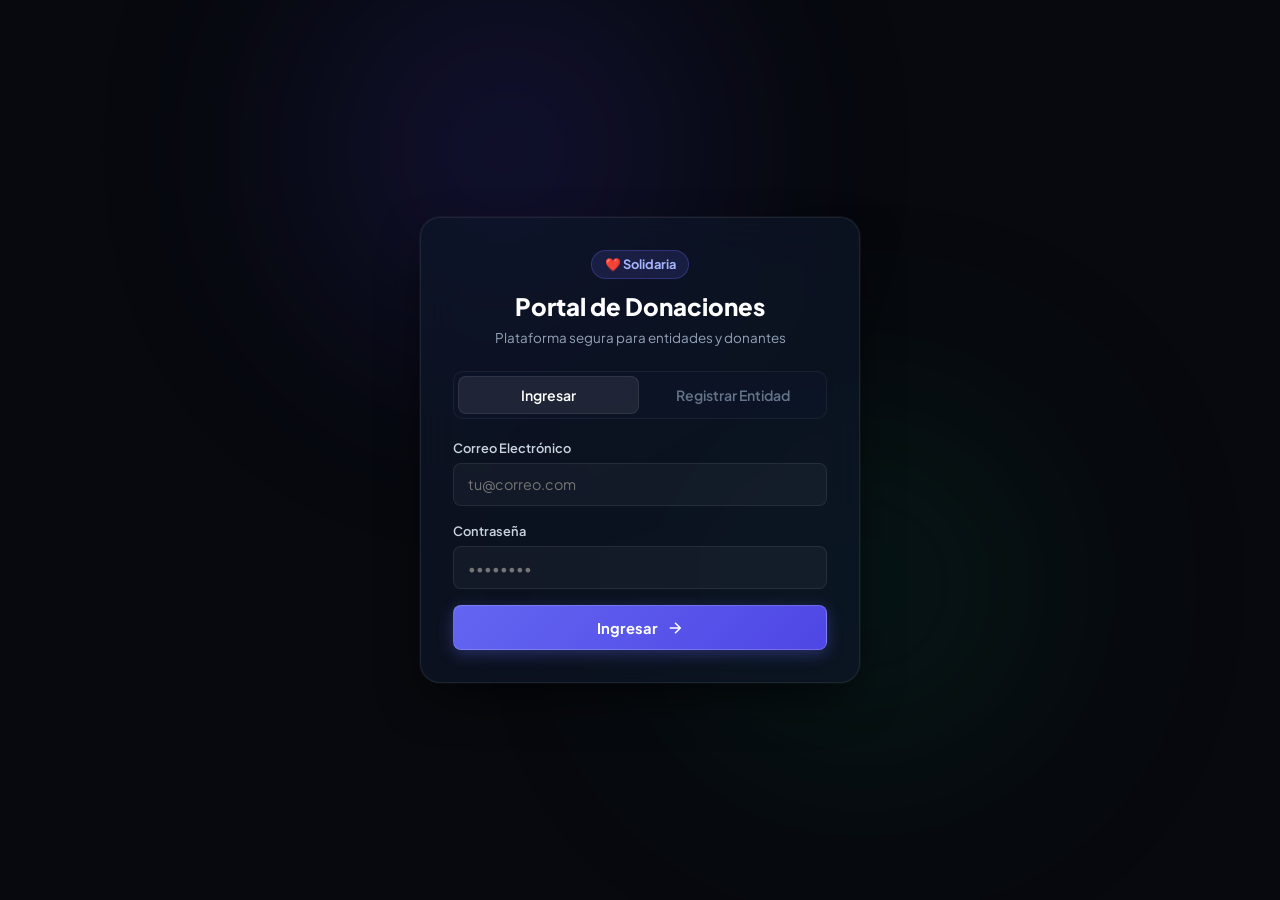
==== commit 3f323405: "refactor: Simplificar UI, eliminar atajos de desarrollo y remover comentarios de código" ====
--- a/static/index.html
+++ b/static/index.html
@@ -3,7 +3,7 @@
 <head>
   <meta charset="UTF-8">
   <meta name="viewport" content="width=device-width, initial-scale=1.0">
-  <title>Solidaria | Sistema Ciberseguro de Gestión de Donaciones</title>
+  <title>Solidaria | Gestión de Donaciones</title>
   <link rel="stylesheet" href="/static/styles.css">
   <link rel="preconnect" href="https://fonts.googleapis.com">
   <link rel="preconnect" href="https://fonts.gstatic.com" crossorigin>
@@ -11,127 +11,80 @@
 </head>
 <body class="dark-theme">
 
-  <!-- Fondo Ambiental Glassmorphism -->
   <div class="ambient-glow glow-1"></div>
   <div class="ambient-glow glow-2"></div>
-  <div class="ambient-glow glow-3"></div>
-
-  <!-- ========================================================================
-       VISTA 1: AUTENTICACIÓN (LOGIN Y REGISTRO DE ENTIDADES Y USUARIOS)
-       ======================================================================== -->
+
   <section id="login-view" class="auth-view-container">
     <div class="glass-card auth-card">
-      
-      <!-- Encabezado de la Plataforma -->
       <div class="brand-header">
-        <div class="brand-badge">
-          <span class="badge-dot"></span> Solidaria Security Suite
-        </div>
-        <h1 class="brand-title">Gestión de Donaciones</h1>
-        <p class="brand-subtitle">Plataforma empresarial con RBAC, verificación de RFC y auditoría RNF02</p>
-      </div>
-
-      <!-- Selector de Pestaña: Ingresar / Registro de Entidad -->
+        <div class="brand-badge">❤️ Solidaria</div>
+        <h1 class="brand-title">Portal de Donaciones</h1>
+        <p class="brand-subtitle">Plataforma segura para entidades y donantes</p>
+      </div>
+
       <div class="glass-tabs">
         <button id="tab-login-btn" class="glass-tab-btn active" onclick="switchAuthTab('login')">
-          Iniciar Sesión
+          Ingresar
         </button>
         <button id="tab-register-btn" class="glass-tab-btn" onclick="switchAuthTab('register')">
           Registrar Entidad
         </button>
       </div>
 
-      <!-- Formulario 1: Inicio de Sesión -->
       <form id="form-login" onsubmit="handleLoginSubmit(event)">
         <div class="form-group">
           <label for="login-email">Correo Electrónico</label>
-          <div class="input-glow-wrapper">
-            <input type="email" id="login-email" class="glass-input" placeholder="usuario@organizacion.org" required>
-          </div>
+          <input type="email" id="login-email" class="glass-input" placeholder="tu@correo.com" required>
         </div>
 
         <div class="form-group">
           <label for="login-password">Contraseña</label>
-          <div class="input-glow-wrapper">
-            <input type="password" id="login-password" class="glass-input" placeholder="••••••••" required>
-          </div>
-        </div>
-
-        <!-- Credenciales de Evaluación Rápida -->
-        <div class="demo-chip-box">
-          <span class="demo-box-label">Acceso directo para evaluación:</span>
-          <div class="demo-chip-buttons">
-            <button type="button" class="demo-chip admin-chip" onclick="fillAdminCredentials()">
-              👑 Admin (ACTIVO)
-            </button>
-            <button type="button" class="demo-chip donor-chip" onclick="fillDemoCredentials()">
-              👤 Donante Demo (ACTIVO)
-            </button>
-          </div>
+          <input type="password" id="login-password" class="glass-input" placeholder="••••••••" required>
         </div>
 
         <button type="submit" id="btn-submit-login" class="btn-primary-glass">
-          <span>Ingresar a la Plataforma</span>
+          <span>Ingresar</span>
           <svg width="18" height="18" viewBox="0 0 24 24" fill="none" stroke="currentColor" stroke-width="2"><path d="M5 12h14M12 5l7 7-7 7"/></svg>
         </button>
       </form>
 
-      <!-- Formulario 2: Registro de Entidades y Usuarios (HU03) -->
       <form id="form-register" class="hidden" onsubmit="handleRegisterSubmit(event)">
-        
-        <div class="form-divider-title">
-          <span>1. DATOS FISCALES DE LA ENTIDAD</span>
-        </div>
-
-        <div class="form-group">
-          <label for="reg-rfc">RFC de la Organización (Obligatorio) *</label>
-          <div class="input-glow-wrapper">
-            <input type="text" id="reg-rfc" class="glass-input uppercase-input font-mono" placeholder="GOMR820512A12 o FDS850101XYZ" maxlength="13" required>
-          </div>
-          <small class="field-help">Registro Federal de Contribuyentes oficial ante el SAT (12 a 13 caracteres).</small>
-        </div>
-
         <div class="form-group">
           <label for="reg-legal-name">Razón Social o Nombre Legal *</label>
-          <div class="input-glow-wrapper">
-            <input type="text" id="reg-legal-name" class="glass-input" placeholder="Fundación Solidaria de México A.C." required>
-          </div>
-        </div>
-
-        <div class="form-group">
-          <label>Tipo de Entidad (Restricción Estricta) *</label>
+          <input type="text" id="reg-legal-name" class="glass-input" placeholder="Nombre de la organización" required>
+        </div>
+
+        <div class="form-group">
+          <label for="reg-rfc">RFC de la Organización *</label>
+          <input type="text" id="reg-rfc" class="glass-input uppercase-input font-mono" placeholder="GOMR820512A12 o FDS850101XYZ" maxlength="13" required>
+        </div>
+
+        <div class="form-group">
+          <label>Tipo de Entidad *</label>
           <div class="entity-type-selector">
             <label class="entity-radio-card active">
               <input type="radio" name="reg_entity_type" value="EMPRESA DONANTE" checked onchange="updateEntitySelection(this)">
               <div class="radio-card-content">
-                <span class="card-icon">🏢</span>
-                <span class="card-title">EMPRESA DONANTE</span>
-                <span class="card-desc">Persona moral / aportante corporativo</span>
+                <span class="card-title">🏢 Empresa Donante</span>
               </div>
             </label>
 
             <label class="entity-radio-card">
               <input type="radio" name="reg_entity_type" value="ORGANIZACION_SOCIAL" onchange="updateEntitySelection(this)">
               <div class="radio-card-content">
-                <span class="card-icon">🤝</span>
-                <span class="card-title">ORGANIZACION_SOCIAL</span>
-                <span class="card-desc">ONG, A.C., IAP o comedor comunitario</span>
+                <span class="card-title">🤝 Organización Social</span>
               </div>
             </label>
           </div>
-        </div>
-
-        <div class="form-divider-title" style="margin-top: 1.25rem;">
-          <span>2. REPRESENTANTE Y ACCESO</span>
         </div>
 
         <div class="form-row-2">
           <div class="form-group">
             <label for="reg-name">Nombre Representante *</label>
-            <input type="text" id="reg-name" class="glass-input" placeholder="Lic. María Elena Rojas" required>
+            <input type="text" id="reg-name" class="glass-input" placeholder="Tu nombre" required>
           </div>
           <div class="form-group">
-            <label for="reg-role">Rol Solicitado (RBAC) *</label>
+            <label for="reg-role">Rol *</label>
             <select id="reg-role" class="glass-select">
               <option value="DONANTE" selected>DONANTE</option>
               <option value="BENEFICIARIO">BENEFICIARIO</option>
@@ -140,63 +93,43 @@
         </div>
 
         <div class="form-group">
-          <label for="reg-email">Correo Electrónico Institucional *</label>
-          <input type="email" id="reg-email" class="glass-input" placeholder="contacto@organizacion.org" required>
-        </div>
-
-        <div class="form-group">
-          <label for="reg-password">Contraseña (Mínimo 6 caracteres) *</label>
-          <input type="password" id="reg-password" class="glass-input" minlength="6" placeholder="••••••••••••" required>
-        </div>
-
-        <div class="account-state-notice">
-          <span class="notice-icon">ℹ️</span>
-          <span>Flujo HU03: Las cuentas creadas inician en estado <strong>PENDIENTE</strong> y requerirán validación de RFC por un Administrador antes de acceder a los recursos.</span>
+          <label for="reg-email">Correo Electrónico *</label>
+          <input type="email" id="reg-email" class="glass-input" placeholder="correo@organizacion.org" required>
+        </div>
+
+        <div class="form-group">
+          <label for="reg-password">Contraseña (mínimo 6 caracteres) *</label>
+          <input type="password" id="reg-password" class="glass-input" minlength="6" placeholder="••••••••" required>
         </div>
 
         <button type="submit" id="btn-submit-register" class="btn-primary-glass">
-          <span>Enviar Solicitud de Registro</span>
+          <span>Registrar Cuenta</span>
           <svg width="18" height="18" viewBox="0 0 24 24" fill="none" stroke="currentColor" stroke-width="2"><path d="M5 12h14M12 5l7 7-7 7"/></svg>
         </button>
       </form>
 
-      <!-- Mensaje de Error / Alerta -->
       <div id="auth-error-msg" class="glass-alert-error hidden"></div>
-
-      <!-- Pie de Seguridad Criptográfica -->
-      <div class="auth-security-footer">
-        <span>🔒 Cifrado PBKDF2-HMAC-SHA256 &bull; JWT RFC 7519 &bull; Auditoría RNF02 &bull; OWASP Top 10</span>
-      </div>
     </div>
   </section>
 
-
-  <!-- ========================================================================
-       VISTA 2: APLICACIÓN PRINCIPAL (USUARIO AUTENTICADO Y ACTIVO)
-       ======================================================================== -->
   <div id="app-view" class="app-layout hidden">
-
-    <!-- Barra de Navegación Glassmorphism -->
     <header class="glass-navbar">
       <div class="nav-container">
         <div class="nav-brand">
           <span class="brand-symbol">❤️</span>
           <div class="brand-text">
             <strong>Solidaria</strong>
-            <span class="security-tag">RBAC &bull; Glassmorphism</span>
-          </div>
-        </div>
-
-        <!-- Enlaces Rápidos de Navegación -->
+          </div>
+        </div>
+
         <nav class="nav-links">
-          <button class="nav-link-btn active" onclick="scrollToSection('donar')">Ventana de Donación</button>
+          <button class="nav-link-btn active" onclick="scrollToSection('donar')">Donar</button>
           <button class="nav-link-btn" onclick="openMyDonationsModal()">Mis Donaciones</button>
           <button id="btn-nav-admin" class="nav-link-btn admin-link-btn hidden" onclick="openAdminPanelModal()">
-            👑 Panel de Administración
+            👑 Panel Admin
           </button>
         </nav>
 
-        <!-- Widget de Sesión con Dropdown -->
         <div id="user-session-widget" class="session-widget">
           <button id="user-avatar-btn" class="session-user-btn" onclick="toggleUserDropdown()" aria-label="Menú de usuario">
             <div class="avatar-ring">
@@ -206,10 +139,9 @@
               <span id="user-display-name" class="user-name">Usuario</span>
               <span id="user-display-role" class="user-role-badge">DONANTE</span>
             </div>
-            <span class="status-indicator-dot" title="Cuenta Activa"></span>
+            <span class="status-indicator-dot"></span>
           </button>
 
-          <!-- Dropdown Popover de Usuario -->
           <div id="user-dropdown" class="glass-popover hidden">
             <div class="popover-profile">
               <strong id="dropdown-full-name">Nombre</strong>
@@ -220,43 +152,36 @@
               </div>
               <div class="popover-entity-row">
                 <small>RFC: <code id="dropdown-rfc" class="font-mono">-</code></small>
-                <small id="dropdown-entity-name" class="text-muted">-</small>
               </div>
             </div>
             <div class="popover-separator"></div>
             <button class="popover-menu-item" onclick="openMyDonationsModal()">
-              📋 Historial de Donaciones
-            </button>
-            <button class="popover-menu-item" onclick="openJwtInspectorModal()">
-              🔍 Inspeccionar Token JWT (RFC 7519)
+              📋 Mis Donaciones
             </button>
             <button id="btn-admin-panel" class="popover-menu-item admin-item hidden" onclick="openAdminPanelModal()">
-              👑 Panel Superusuario y Auditoría
+              👑 Panel Administrativo
             </button>
             <div class="popover-separator"></div>
             <button class="popover-menu-item danger-item" onclick="logout()">
-              🚪 Cerrar Sesión Segura
+              🚪 Cerrar Sesión
             </button>
           </div>
         </div>
       </div>
     </header>
 
-    <!-- Contenedor Principal -->
     <main class="main-content" id="donar">
-
-      <!-- Tarjeta Glassmorphic de Progreso y Meta Comunitaria -->
       <section class="glass-card progress-card">
         <div class="progress-header">
           <div>
-            <span class="progress-eyebrow">Meta de Recaudación Institucional</span>
+            <span class="progress-eyebrow">Meta de Recaudación</span>
             <div class="progress-figure-row">
               <strong id="stat-total" class="stat-highlight">$0.00</strong>
               <span class="stat-target">de $5,000.00 USD</span>
             </div>
           </div>
           <div class="donations-count-badge">
-            <span id="stat-count">0</span> donaciones registradas en SQLite
+            <span id="stat-count">0</span> donaciones
           </div>
         </div>
         <div class="glass-progress-bar">
@@ -264,10 +189,7 @@
         </div>
       </section>
 
-      <!-- Ventana Unificada de Donaciones -->
       <section class="glass-card donation-card">
-        
-        <!-- Banner de Sesión -->
         <div class="donor-context-banner">
           <div class="context-info">
             <span class="context-eyebrow">Donando como:</span>
@@ -275,39 +197,36 @@
             <span id="banner-entity-info" class="entity-badge">Entidad</span>
           </div>
           <div class="context-email">
-            <span id="banner-user-email">usuario@correo.com</span>
             <span id="banner-user-rfc" class="font-mono text-neon">RFC: -</span>
           </div>
         </div>
 
         <form id="donation-form" onsubmit="handleDonationSubmit(event)">
-          
-          <!-- 1. Selección de Causa -->
           <div class="form-section">
-            <label class="form-section-title">1. Selecciona la Causa Social</label>
+            <label class="form-section-title">1. Selecciona la Causa</label>
             <input type="hidden" id="selected-cause-input" value="Educación para Niños">
             <div class="causes-grid">
               <div class="cause-card active" data-cause="Educación para Niños">
                 <span class="cause-icon">📚</span>
                 <div class="cause-details">
                   <strong>Educación para Niños</strong>
-                  <small>Becas, equipo escolar y material didáctico</small>
+                  <small>Becas y útiles escolares</small>
                 </div>
               </div>
 
               <div class="cause-card" data-cause="Refugio Animal">
                 <span class="cause-icon">🐾</span>
                 <div class="cause-details">
-                  <strong>Refugio y Rescate Animal</strong>
-                  <small>Atención médica veterinaria y alimentación</small>
+                  <strong>Refugio Animal</strong>
+                  <small>Rescate y alimentación</small>
                 </div>
               </div>
 
               <div class="cause-card" data-cause="Reforestación y Clima">
                 <span class="cause-icon">🌱</span>
                 <div class="cause-details">
-                  <strong>Reforestación y Medio Ambiente</strong>
-                  <small>Siembra de árboles nativos y conservación</small>
+                  <strong>Reforestación</strong>
+                  <small>Siembra de árboles</small>
                 </div>
               </div>
 
@@ -315,15 +234,14 @@
                 <span class="cause-icon">🍲</span>
                 <div class="cause-details">
                   <strong>Comedores Comunitarios</strong>
-                  <small>Raciones alimenticias en zonas vulnerables</small>
-                </div>
-              </div>
-            </div>
-          </div>
-
-          <!-- 2. Selección de Monto -->
+                  <small>Alimentos diarios</small>
+                </div>
+              </div>
+            </div>
+          </div>
+
           <div class="form-section">
-            <label class="form-section-title">2. Define el Monto de la Aportación</label>
+            <label class="form-section-title">2. Elige el Monto</label>
             <div class="amounts-grid">
               <button type="button" class="amount-pill" data-val="10">$10</button>
               <button type="button" class="amount-pill active" data-val="25">$25</button>
@@ -332,18 +250,17 @@
             </div>
             <div class="custom-amount-input-box">
               <span class="currency-prefix">$</span>
-              <input type="number" id="custom-amount-input" class="custom-amount-field" min="1" step="any" value="25" placeholder="Monto personalizado">
+              <input type="number" id="custom-amount-input" class="custom-amount-field" min="1" step="any" value="25" placeholder="Otro monto">
               <span class="currency-suffix">USD</span>
             </div>
           </div>
 
-          <!-- 3. Método de Pago -->
           <div class="form-section">
-            <label class="form-section-title">3. Método de Pago Seguro</label>
+            <label class="form-section-title">3. Método de Pago</label>
             <div class="payment-grid">
               <label class="payment-card active">
                 <input type="radio" name="payment_method" value="tarjeta" checked>
-                <span>💳 Tarjeta Bancaria</span>
+                <span>💳 Tarjeta</span>
               </label>
               <label class="payment-card">
                 <input type="radio" name="payment_method" value="paypal">
@@ -351,11 +268,10 @@
               </label>
               <label class="payment-card">
                 <input type="radio" name="payment_method" value="transferencia">
-                <span>🏦 Transferencia SPEI</span>
+                <span>🏦 Transferencia</span>
               </label>
             </div>
 
-            <!-- Campos de Tarjeta Simulada Glassmorphism -->
             <div id="card-fields" class="simulated-card-glass">
               <div class="form-row-2">
                 <div>
@@ -376,51 +292,39 @@
             </div>
           </div>
 
-          <!-- RFC Fiscal Deducible de Impuestos (Opcional o Prefill con el de la entidad) -->
           <div class="form-section">
             <label class="glass-checkbox">
               <input type="checkbox" id="tax-deductible-check" onchange="toggleRfcField()">
-              <span>Requiero Comprobante Fiscal Deducible de Impuestos (RFC)</span>
+              <span>Requiero Recibo Deducible de Impuestos (RFC)</span>
             </label>
             <div id="rfc-field-group" class="hidden" style="margin-top: 0.75rem;">
               <input type="text" id="donor-rfc" class="glass-input uppercase-input font-mono" placeholder="RFC Fiscal (ej. GOMR820512A12)" maxlength="13">
-              <small class="field-help">Se emitirá con los datos fiscales de tu entidad jurídica registrados en la BD.</small>
-            </div>
-          </div>
-
-          <!-- Mensaje Opcional -->
+            </div>
+          </div>
+
           <div class="form-section">
-            <label class="form-section-title">Mensaje Institucional (Opcional)</label>
-            <input type="text" id="donation-message" class="glass-input" placeholder="Mensaje de apoyo o dedicatoria corporativa...">
-          </div>
-
-          <!-- Botón de Envío -->
+            <label class="form-section-title">Mensaje de Apoyo (Opcional)</label>
+            <input type="text" id="donation-message" class="glass-input" placeholder="Mensaje de apoyo...">
+          </div>
+
           <button type="submit" id="btn-donate-submit" class="btn-donate-glass">
             <span>Completar Donación de </span>
             <strong id="btn-donation-amount-text" class="btn-amount-strong">$25.00 USD</strong>
           </button>
         </form>
       </section>
-
     </main>
 
-    <!-- Footer Elegante -->
     <footer class="app-footer">
-      <p>Solidaria Enterprise &bull; Plataforma con Autenticación JWT, RBAC Deny-by-Default y Base de Datos SQLite Cifrada</p>
+      <p>Solidaria &bull; Sistema de Gestión de Donaciones</p>
     </footer>
   </div>
 
-
-  <!-- ========================================================================
-       MODALES GLASSMORPHISM
-       ======================================================================== -->
-
-  <!-- Modal Recibo de Donación -->
   <div id="receipt-modal" class="modal-backdrop hidden">
     <div class="glass-card modal-box text-center">
       <div class="success-icon-glow">✓</div>
-      <h2 class="modal-title">¡Aportación Confirmada!</h2>
-      <p class="modal-subtitle">Tu contribución ha sido persistida en SQLite con firma criptográfica.</p>
+      <h2 class="modal-title">¡Donación Recibida!</h2>
+      <p class="modal-subtitle">Tu contribución ha sido registrada exitosamente.</p>
 
       <div class="receipt-summary-box">
         <div class="receipt-row">
@@ -444,106 +348,76 @@
           <strong id="rec-amount" class="text-emerald-lg">-</strong>
         </div>
         <div class="receipt-row">
-          <span>Folio de Transacción:</span>
+          <span>Folio:</span>
           <code id="rec-id" class="badge-mono">#00</code>
         </div>
       </div>
 
-      <button class="btn-primary-glass" onclick="closeReceiptModal()">Entendido y Continuar</button>
+      <button class="btn-primary-glass" onclick="closeReceiptModal()">Aceptar</button>
     </div>
   </div>
 
-  <!-- Modal Mis Donaciones -->
   <div id="my-donations-modal" class="modal-backdrop hidden">
     <div class="glass-card modal-box modal-wide">
       <div class="modal-header">
-        <h3>📋 Historial de Donaciones</h3>
+        <h3>📋 Mis Donaciones</h3>
         <button class="btn-close-modal" onclick="closeMyDonationsModal()">&times;</button>
       </div>
-      <p class="modal-subtitle">Aportaciones vinculadas al token de sesión <code>JWT</code> del donante.</p>
+      <p class="modal-subtitle">Historial personal de aportaciones.</p>
       <div id="donations-list-container" class="glass-table-container"></div>
     </div>
   </div>
 
-  <!-- Modal Inspector JWT (RFC 7519) -->
-  <div id="jwt-inspector-modal" class="modal-backdrop hidden">
-    <div class="glass-card modal-box modal-wide">
-      <div class="modal-header">
-        <h3>🔍 Inspector de Token JWT (RFC 7519)</h3>
-        <button class="btn-close-modal" onclick="closeJwtInspectorModal()">&times;</button>
-      </div>
-      <p class="modal-subtitle">Estructura decodificada del token activo validado con HMAC-SHA256.</p>
-
-      <div class="inspector-grid">
-        <div>
-          <span class="code-label header-label">Encabezado (Header):</span>
-          <pre id="jwt-header-display" class="glass-code-block font-mono">{}</pre>
-        </div>
-        <div>
-          <span class="code-label payload-label">Carga Útil (Payload / Claims):</span>
-          <pre id="jwt-payload-display" class="glass-code-block font-mono">{}</pre>
-        </div>
-      </div>
-    </div>
-  </div>
-
-  <!-- Modal Panel de Superusuario (ADMIN) -->
   <div id="admin-modal" class="modal-backdrop hidden">
     <div class="glass-card modal-box modal-extra-wide">
       <div class="modal-header">
         <div class="admin-header-title">
           <span class="admin-crown">👑</span>
           <div>
-            <h3>Panel de Administración y Ciberseguridad</h3>
-            <span class="admin-subtitle">Gestión de Solicitudes (HU03), Roles (RBAC) y Auditoría (RNF02)</span>
+            <h3>Panel de Administración</h3>
+            <span class="admin-subtitle">Gestión de Cuentas y Auditoría</span>
           </div>
         </div>
         <button class="btn-close-modal" onclick="closeAdminPanelModal()">&times;</button>
       </div>
 
-      <!-- Barra de Pestañas Administrativas -->
       <div class="admin-tabs-bar">
         <button id="tab-adm-pending" class="admin-tab-btn active" onclick="switchAdminSubTab('pending')">
-          ⏳ Solicitudes Pendientes (<span id="admin-pending-count">0</span>)
+          ⏳ Solicitudes (<span id="admin-pending-count">0</span>)
         </button>
         <button id="tab-adm-users" class="admin-tab-btn" onclick="switchAdminSubTab('users')">
-          👥 Todos los Usuarios (<span id="admin-users-count">0</span>)
+          👥 Usuarios (<span id="admin-users-count">0</span>)
         </button>
         <button id="tab-adm-donations" class="admin-tab-btn" onclick="switchAdminSubTab('donations')">
           💰 Donaciones (<span id="admin-donations-count">0</span>)
         </button>
         <button id="tab-adm-audit" class="admin-tab-btn" onclick="switchAdminSubTab('audit')">
-          🛡️ Auditoría de Cuentas (RNF02)
-        </button>
-      </div>
-
-      <!-- 1. Pestaña: Solicitudes Pendientes (HU03) -->
+          🛡️ Auditoría
+        </button>
+      </div>
+
       <div id="admin-pending-panel" class="admin-tab-content">
-        <p class="section-desc">Cuentas con estado <code>PENDIENTE</code> esperando revisión de RFC y documentos para habilitar acceso.</p>
+        <p class="section-desc">Cuentas con estado PENDIENTE esperando validación.</p>
         <div id="admin-pending-container" class="glass-table-container"></div>
       </div>
 
-      <!-- 2. Pestaña: Usuarios -->
       <div id="admin-users-panel" class="admin-tab-content hidden">
-        <p class="section-desc">Directorio de usuarios registrados en SQLite con entidad y estado.</p>
+        <p class="section-desc">Listado general de usuarios.</p>
         <div id="admin-users-container" class="glass-table-container"></div>
       </div>
 
-      <!-- 3. Pestaña: Donaciones -->
       <div id="admin-donations-panel" class="admin-tab-content hidden">
-        <p class="section-desc">Registro global de aportaciones registradas con desglose de RFC.</p>
+        <p class="section-desc">Historial global de donaciones con RFC.</p>
         <div id="admin-donations-container" class="glass-table-container"></div>
       </div>
 
-      <!-- 4. Pestaña: Auditoría de Cuentas (RNF02) -->
       <div id="admin-audit-panel" class="admin-tab-content hidden">
-        <p class="section-desc">Bitácora inmutable en tiempo real de registros, inicios de sesión, bloqueos de fuerza bruta y cambios de estado.</p>
+        <p class="section-desc">Registro inmutable de actividades y accesos.</p>
         <div id="admin-audit-container" class="glass-table-container"></div>
       </div>
     </div>
   </div>
 
-  <!-- Modal Informativo: Cuenta Pendiente de Aprobación (HU03) -->
   <div id="pending-alert-modal" class="modal-backdrop hidden">
     <div class="glass-card modal-box text-center">
       <div class="pending-icon-glow">⏳</div>
@@ -552,16 +426,12 @@
         <span class="status-pill status-pending">ESTADO: PENDIENTE</span>
       </div>
       <p class="pending-explain">
-        Tu registro como entidad jurídica ha sido guardado exitosamente. Por políticas de cumplimiento y ciberseguridad, un <strong>Administrador</strong> debe auditar tu RFC y datos de la organización antes de activar tu token de acceso.
+        Tu registro ha sido enviado con éxito. Un administrador revisará tu RFC y datos de la organización para activar tu acceso.
       </p>
-      <div class="pending-credentials-tip">
-        <span>💡 Puedes ingresar con la cuenta de <strong>Superusuario</strong> para aprobar esta solicitud de inmediato desde el Panel Admin.</span>
-      </div>
       <button class="btn-primary-glass" onclick="closePendingAlertModal()">Entendido</button>
     </div>
   </div>
 
-  <!-- Contenedor Flotante de Notificaciones Toast -->
   <div id="toast-container" class="toast-container"></div>
 
   <script src="/static/app.js"></script>
--- a/static/styles.css
+++ b/static/styles.css
@@ -1,43 +1,21 @@
-/* ==========================================================================
-   SOLIDARIA - DARK THEME ELEGANTE CON GLASSMORPHISM
-   Ciberseguridad, RBAC y Auditoría de Cuentas (RNF02)
-   ========================================================================== */
-
 :root {
   --font-sans: 'Plus Jakarta Sans', -apple-system, BlinkMacSystemFont, "Segoe UI", Roboto, sans-serif;
   --font-mono: 'JetBrains Mono', monospace;
-
-  /* Colores Base Dark Theme */
   --bg-dark: #07090e;
   --bg-surface: rgba(15, 23, 42, 0.65);
-  --bg-surface-elevated: rgba(30, 41, 59, 0.7);
   --glass-border: rgba(255, 255, 255, 0.08);
-  --glass-border-hover: rgba(99, 102, 241, 0.35);
-
-  /* Texto */
   --text-primary: #f8fafc;
   --text-secondary: #94a3b8;
   --text-muted: #64748b;
   --text-light: #cbd5e1;
-
-  /* Acentos y Neones */
   --indigo-core: #6366f1;
   --indigo-glow: rgba(99, 102, 241, 0.3);
   --emerald-core: #10b981;
-  --emerald-glow: rgba(16, 185, 129, 0.25);
-  --amber-core: #f59e0b;
-  --amber-glow: rgba(245, 158, 11, 0.25);
-  --rose-core: #f43f5e;
-  --rose-glow: rgba(244, 63, 94, 0.25);
-
-  /* Sombras y Filtros */
   --glass-blur: blur(20px);
   --shadow-glass: 0 20px 50px -12px rgba(0, 0, 0, 0.7), 0 0 1px 1px rgba(255, 255, 255, 0.05);
-  --shadow-glow: 0 0 25px rgba(99, 102, 241, 0.2);
-
   --radius-sm: 8px;
   --radius-md: 14px;
-  --radius-lg: 22px;
+  --radius-lg: 20px;
 }
 
 * {
@@ -77,7 +55,6 @@
   text-shadow: 0 0 10px rgba(52, 211, 153, 0.3);
 }
 
-/* Luces Ambientales de Fondo (Ambient Glows) */
 .ambient-glow {
   position: fixed;
   border-radius: 50%;
@@ -102,18 +79,6 @@
   right: 15%;
   background: radial-gradient(circle, #065f46 0%, transparent 70%);
 }
-
-.glow-3 {
-  width: 350px;
-  height: 350px;
-  top: 45%;
-  left: 10%;
-  background: radial-gradient(circle, #312e81 0%, transparent 70%);
-}
-
-/* ==========================================================================
-   1. CONTENEDOR Y TARJETA GLASSMORPHISM
-   ========================================================================== */
 
 .glass-card {
   background: var(--bg-surface);
@@ -131,10 +96,6 @@
   border-color: rgba(255, 255, 255, 0.12);
 }
 
-/* ==========================================================================
-   2. PANTALLA DE AUTENTICACIÓN (LOGIN & REGISTRO)
-   ========================================================================== */
-
 .auth-view-container {
   min-height: 100vh;
   display: flex;
@@ -147,79 +108,65 @@
 
 .auth-card {
   width: 100%;
-  max-width: 480px;
-  padding: 2.25rem;
-  animation: floatAppear 0.35s ease-out;
+  max-width: 440px;
+  padding: 2rem;
+  animation: floatAppear 0.3s ease-out;
 }
 
 @keyframes floatAppear {
-  from { opacity: 0; transform: translateY(14px); }
+  from { opacity: 0; transform: translateY(12px); }
   to { opacity: 1; transform: translateY(0); }
 }
 
 .brand-header {
   text-align: center;
-  margin-bottom: 1.5rem;
+  margin-bottom: 1.4rem;
 }
 
 .brand-badge {
-  display: inline-flex;
-  align-items: center;
-  gap: 0.5rem;
-  font-size: 0.75rem;
-  font-weight: 700;
-  letter-spacing: 0.05em;
-  text-transform: uppercase;
+  display: inline-block;
+  font-size: 0.8rem;
+  font-weight: 700;
   color: #a5b4fc;
   background: rgba(99, 102, 241, 0.15);
   border: 1px solid rgba(99, 102, 241, 0.3);
-  padding: 0.3rem 0.85rem;
+  padding: 0.25rem 0.8rem;
   border-radius: 999px;
-  margin-bottom: 0.75rem;
-}
-
-.badge-dot {
-  width: 6px;
-  height: 6px;
-  background: #6366f1;
-  border-radius: 50%;
-  box-shadow: 0 0 8px #6366f1;
+  margin-bottom: 0.6rem;
 }
 
 .brand-title {
-  font-size: 1.7rem;
+  font-size: 1.5rem;
   font-weight: 800;
-  letter-spacing: -0.02em;
   color: #ffffff;
 }
 
 .brand-subtitle {
-  font-size: 0.85rem;
+  font-size: 0.84rem;
   color: var(--text-secondary);
-  margin-top: 0.35rem;
-}
-
-/* Selector de Pestañas Glass */
+  margin-top: 0.25rem;
+}
+
 .glass-tabs {
   display: flex;
   background: rgba(15, 23, 42, 0.5);
   border: 1px solid rgba(255, 255, 255, 0.06);
-  border-radius: 12px;
+  border-radius: 10px;
   padding: 0.25rem;
-  margin-bottom: 1.5rem;
+  margin-bottom: 1.25rem;
   gap: 0.25rem;
 }
 
 .glass-tab-btn {
   flex: 1;
-  padding: 0.6rem 0.5rem;
+  padding: 0.55rem 0.5rem;
   background: transparent;
   border: none;
   font-family: inherit;
   font-size: 0.88rem;
   font-weight: 600;
   color: var(--text-muted);
-  border-radius: 9px;
+  border-radius: 8px;
   cursor: pointer;
   transition: all 0.2s ease;
 }
@@ -231,39 +178,30 @@
 .glass-tab-btn.active {
   background: rgba(255, 255, 255, 0.08);
   color: #ffffff;
-  box-shadow: 0 2px 8px rgba(0, 0, 0, 0.3);
   border: 1px solid rgba(255, 255, 255, 0.08);
 }
 
-/* Formulario e Inputs con Resplandor */
 .form-group {
-  margin-bottom: 1.15rem;
+  margin-bottom: 1rem;
 }
 
 .form-group label {
   display: block;
-  font-size: 0.82rem;
+  font-size: 0.8rem;
   font-weight: 600;
   color: var(--text-light);
-  margin-bottom: 0.4rem;
-}
-
-.field-help {
-  display: block;
-  font-size: 0.74rem;
-  color: var(--text-muted);
-  margin-top: 0.3rem;
+  margin-bottom: 0.35rem;
 }
 
 .glass-input, .glass-select {
   width: 100%;
-  padding: 0.75rem 1rem;
+  padding: 0.7rem 0.9rem;
   background: rgba(255, 255, 255, 0.035);
   border: 1px solid var(--glass-border);
   border-radius: var(--radius-sm);
   color: var(--text-primary);
   font-family: inherit;
-  font-size: 0.92rem;
+  font-size: 0.9rem;
   outline: none;
   transition: all 0.2s ease;
 }
@@ -291,41 +229,20 @@
 .form-row-2 {
   display: grid;
   grid-template-columns: 1fr 1fr;
-  gap: 0.85rem;
-}
-
-.form-divider-title {
-  display: flex;
-  align-items: center;
-  margin: 1.25rem 0 0.85rem;
-  font-size: 0.72rem;
-  font-weight: 800;
-  letter-spacing: 0.08em;
-  color: #818cf8;
-}
-
-.form-divider-title::before, .form-divider-title::after {
-  content: "";
-  flex: 1;
-  height: 1px;
-  background: rgba(255, 255, 255, 0.08);
-}
-
-.form-divider-title span {
-  padding: 0 0.6rem;
-}
-
-/* Selector de Tipo de Entidad (Restricción Estricta) */
+  gap: 0.75rem;
+}
+
 .entity-type-selector {
   display: grid;
   grid-template-columns: 1fr 1fr;
-  gap: 0.75rem;
+  gap: 0.6rem;
 }
 
 .entity-radio-card {
   display: flex;
-  align-items: flex-start;
-  padding: 0.85rem 0.75rem;
+  align-items: center;
+  justify-content: center;
+  padding: 0.65rem 0.5rem;
   background: rgba(255, 255, 255, 0.025);
   border: 1.5px solid var(--glass-border);
   border-radius: var(--radius-sm);
@@ -339,23 +256,12 @@
 
 .entity-radio-card:hover {
   border-color: rgba(255, 255, 255, 0.15);
-  background: rgba(255, 255, 255, 0.04);
 }
 
 .entity-radio-card.active {
   border-color: var(--indigo-core);
   background: rgba(99, 102, 241, 0.12);
-  box-shadow: 0 0 15px var(--indigo-glow);
-}
-
-.radio-card-content {
-  display: flex;
-  flex-direction: column;
-}
-
-.card-icon {
-  font-size: 1.3rem;
-  margin-bottom: 0.25rem;
+  box-shadow: 0 0 12px var(--indigo-glow);
 }
 
 .card-title {
@@ -364,110 +270,33 @@
   color: #ffffff;
 }
 
-.card-desc {
-  font-size: 0.7rem;
-  color: var(--text-secondary);
-  line-height: 1.3;
-  margin-top: 0.2rem;
-}
-
-/* Aviso de Flujo HU03 */
-.account-state-notice {
-  display: flex;
-  gap: 0.6rem;
-  align-items: flex-start;
-  background: rgba(245, 158, 11, 0.08);
-  border: 1px solid rgba(245, 158, 11, 0.25);
-  padding: 0.75rem 0.9rem;
-  border-radius: var(--radius-sm);
-  font-size: 0.78rem;
-  color: #fde68a;
-  margin: 1.25rem 0 1rem;
-}
-
-.notice-icon {
-  font-size: 1.1rem;
-}
-
-/* Botón Principal con Glassmorphism */
 .btn-primary-glass {
   width: 100%;
   display: flex;
   align-items: center;
   justify-content: center;
-  gap: 0.6rem;
-  padding: 0.85rem 1.25rem;
+  gap: 0.5rem;
+  padding: 0.8rem 1.25rem;
   background: linear-gradient(135deg, #6366f1 0%, #4f46e5 100%);
   color: #ffffff;
   border: 1px solid rgba(255, 255, 255, 0.18);
   border-radius: var(--radius-sm);
   font-family: inherit;
-  font-size: 0.95rem;
-  font-weight: 700;
-  cursor: pointer;
-  box-shadow: 0 4px 20px rgba(99, 102, 241, 0.35);
+  font-size: 0.92rem;
+  font-weight: 700;
+  cursor: pointer;
+  box-shadow: 0 4px 15px rgba(99, 102, 241, 0.35);
   transition: all 0.2s ease;
+  margin-top: 0.5rem;
 }
 
 .btn-primary-glass:hover {
-  box-shadow: 0 6px 25px rgba(99, 102, 241, 0.5);
+  box-shadow: 0 6px 20px rgba(99, 102, 241, 0.5);
   transform: translateY(-1px);
 }
 
 .btn-primary-glass:active {
   transform: translateY(0);
-}
-
-/* Credenciales Rápidas para Evaluación */
-.demo-chip-box {
-  background: rgba(255, 255, 255, 0.02);
-  border: 1px dashed rgba(255, 255, 255, 0.12);
-  border-radius: 10px;
-  padding: 0.75rem;
-  margin-bottom: 1.25rem;
-}
-
-.demo-box-label {
-  display: block;
-  font-size: 0.72rem;
-  font-weight: 700;
-  text-transform: uppercase;
-  letter-spacing: 0.05em;
-  color: var(--text-muted);
-  margin-bottom: 0.45rem;
-}
-
-.demo-chip-buttons {
-  display: flex;
-  gap: 0.5rem;
-}
-
-.demo-chip {
-  flex: 1;
-  padding: 0.45rem 0.6rem;
-  background: rgba(255, 255, 255, 0.04);
-  border: 1px solid var(--glass-border);
-  border-radius: 6px;
-  font-family: inherit;
-  font-size: 0.78rem;
-  font-weight: 600;
-  color: var(--text-light);
-  cursor: pointer;
-  transition: all 0.2s;
-}
-
-.demo-chip:hover {
-  background: rgba(255, 255, 255, 0.08);
-  color: #ffffff;
-}
-
-.demo-chip.admin-chip {
-  border-color: rgba(245, 158, 11, 0.3);
-  color: #fcd34d;
-}
-
-.demo-chip.admin-chip:hover {
-  background: rgba(245, 158, 11, 0.15);
 }
 
 .glass-alert-error {
@@ -481,17 +310,6 @@
   text-align: center;
 }
 
-.auth-security-footer {
-  text-align: center;
-  font-size: 0.72rem;
-  color: var(--text-muted);
-  margin-top: 1.5rem;
-}
-
-/* ==========================================================================
-   3. BARRA DE NAVEGACIÓN Y CABECERA APP
-   ========================================================================== */
-
 .app-layout {
   min-height: 100vh;
   display: flex;
@@ -522,25 +340,17 @@
 .nav-brand {
   display: flex;
   align-items: center;
-  gap: 0.6rem;
+  gap: 0.5rem;
 }
 
 .brand-symbol {
-  font-size: 1.4rem;
+  font-size: 1.3rem;
 }
 
 .brand-text strong {
-  display: block;
-  font-size: 1.15rem;
+  font-size: 1.1rem;
   font-weight: 800;
   color: #ffffff;
-  letter-spacing: -0.01em;
-}
-
-.security-tag {
-  font-size: 0.68rem;
-  font-weight: 700;
-  color: #a5b4fc;
 }
 
 .nav-links {
@@ -551,7 +361,7 @@
 .nav-link-btn {
   background: transparent;
   border: none;
-  padding: 0.45rem 0.85rem;
+  padding: 0.45rem 0.8rem;
   border-radius: 8px;
   font-family: inherit;
   font-size: 0.85rem;
@@ -578,11 +388,6 @@
   border: 1px solid rgba(245, 158, 11, 0.35);
 }
 
-.nav-link-btn.admin-link-btn:hover {
-  background: rgba(245, 158, 11, 0.25);
-}
-
-/* User Session Widget */
 .session-widget {
   position: relative;
 }
@@ -590,32 +395,30 @@
 .session-user-btn {
   display: flex;
   align-items: center;
-  gap: 0.6rem;
+  gap: 0.5rem;
   background: rgba(255, 255, 255, 0.04);
   border: 1px solid var(--glass-border);
-  padding: 0.35rem 0.75rem 0.35rem 0.45rem;
+  padding: 0.3rem 0.7rem 0.3rem 0.4rem;
   border-radius: 999px;
   cursor: pointer;
   transition: all 0.2s;
 }
 
 .session-user-btn:hover {
-  border-color: rgba(255, 255, 255, 0.15);
   background: rgba(255, 255, 255, 0.07);
 }
 
 .avatar-ring {
-  width: 28px;
-  height: 28px;
+  width: 26px;
+  height: 26px;
   background: linear-gradient(135deg, #6366f1 0%, #3b82f6 100%);
   color: #ffffff;
   border-radius: 50%;
   display: flex;
   align-items: center;
   justify-content: center;
-  font-size: 0.75rem;
+  font-size: 0.72rem;
   font-weight: 800;
-  box-shadow: 0 0 10px rgba(99, 102, 241, 0.4);
 }
 
 .user-meta-text {
@@ -625,16 +428,15 @@
 }
 
 .user-name {
-  font-size: 0.84rem;
+  font-size: 0.82rem;
   font-weight: 700;
   color: #ffffff;
 }
 
 .user-role-badge {
-  font-size: 0.65rem;
+  font-size: 0.62rem;
   font-weight: 700;
   color: #38bdf8;
-  letter-spacing: 0.04em;
 }
 
 .status-indicator-dot {
@@ -642,76 +444,75 @@
   height: 7px;
   background: #10b981;
   border-radius: 50%;
-  box-shadow: 0 0 8px #10b981;
-}
-
-/* Popover Desplegable Glassmorphism */
+  box-shadow: 0 0 6px #10b981;
+}
+
 .glass-popover {
   position: absolute;
-  top: calc(100% + 10px);
+  top: calc(100% + 8px);
   right: 0;
-  width: 280px;
+  width: 260px;
   background: rgba(15, 23, 42, 0.95);
   backdrop-filter: var(--glass-blur);
   -webkit-backdrop-filter: var(--glass-blur);
   border: 1px solid rgba(255, 255, 255, 0.12);
   border-radius: var(--radius-md);
   box-shadow: 0 20px 40px rgba(0, 0, 0, 0.7);
-  padding: 1rem 0.6rem;
+  padding: 0.85rem 0.5rem;
   z-index: 100;
   animation: floatAppear 0.15s ease-out;
 }
 
 .popover-profile {
-  padding: 0.25rem 0.65rem 0.65rem;
+  padding: 0.2rem 0.5rem 0.5rem;
 }
 
 .popover-profile strong {
   display: block;
-  font-size: 0.95rem;
+  font-size: 0.9rem;
   color: #ffffff;
 }
 
 .popover-profile small {
   display: block;
   color: var(--text-muted);
-  font-size: 0.78rem;
+  font-size: 0.75rem;
 }
 
 .popover-meta-row {
   display: flex;
   gap: 0.4rem;
-  margin: 0.45rem 0;
+  margin: 0.4rem 0;
 }
 
 .pill-role {
-  font-size: 0.68rem;
+  font-size: 0.65rem;
   font-weight: 700;
   color: #818cf8;
   background: rgba(99, 102, 241, 0.15);
-  padding: 0.15rem 0.45rem;
+  padding: 0.15rem 0.4rem;
   border-radius: 4px;
 }
 
 .pill-status {
-  font-size: 0.68rem;
+  font-size: 0.65rem;
   font-weight: 700;
   color: #34d399;
   background: rgba(16, 185, 129, 0.15);
-  padding: 0.15rem 0.45rem;
+  padding: 0.15rem 0.4rem;
   border-radius: 4px;
 }
 
 .popover-entity-row {
-  margin-top: 0.35rem;
-  font-size: 0.75rem;
+  margin-top: 0.3rem;
+  font-size: 0.72rem;
   color: var(--text-light);
 }
 
 .popover-separator {
   height: 1px;
   background: rgba(255, 255, 255, 0.08);
-  margin: 0.4rem 0;
+  margin: 0.35rem 0;
 }
 
 .popover-menu-item {
@@ -719,10 +520,10 @@
   text-align: left;
   background: transparent;
   border: none;
-  padding: 0.55rem 0.65rem;
+  padding: 0.5rem 0.6rem;
   border-radius: 6px;
   font-family: inherit;
-  font-size: 0.84rem;
+  font-size: 0.82rem;
   color: var(--text-light);
   cursor: pointer;
   transition: all 0.15s;
@@ -742,23 +543,15 @@
   color: #f87171;
 }
 
-.popover-menu-item.danger-item:hover {
-  background: rgba(244, 63, 94, 0.15);
-}
-
-/* ==========================================================================
-   4. CONTENIDO PRINCIPAL: BARRA DE PROGRESO Y DONACIÓN
-   ========================================================================== */
-
 .main-content {
-  max-width: 720px;
+  max-width: 680px;
   margin: 2rem auto;
   padding: 0 1.25rem;
   width: 100%;
 }
 
 .progress-card {
-  padding: 1.5rem 1.75rem;
+  padding: 1.25rem 1.5rem;
   margin-bottom: 1.5rem;
 }
 
@@ -766,59 +559,56 @@
   display: flex;
   justify-content: space-between;
   align-items: flex-end;
-  margin-bottom: 0.85rem;
+  margin-bottom: 0.75rem;
 }
 
 .progress-eyebrow {
-  font-size: 0.75rem;
+  font-size: 0.72rem;
   font-weight: 700;
   text-transform: uppercase;
-  letter-spacing: 0.06em;
+  letter-spacing: 0.05em;
   color: #818cf8;
 }
 
 .stat-highlight {
-  font-size: 1.8rem;
+  font-size: 1.6rem;
   font-weight: 800;
   color: #ffffff;
 }
 
 .stat-target {
-  font-size: 0.9rem;
+  font-size: 0.85rem;
   color: var(--text-secondary);
-  margin-left: 0.5rem;
+  margin-left: 0.4rem;
 }
 
 .donations-count-badge {
-  font-size: 0.8rem;
+  font-size: 0.78rem;
   font-weight: 600;
   color: #38bdf8;
   background: rgba(56, 189, 248, 0.12);
   border: 1px solid rgba(56, 189, 248, 0.25);
-  padding: 0.35rem 0.75rem;
+  padding: 0.3rem 0.7rem;
   border-radius: 999px;
 }
 
 .glass-progress-bar {
   width: 100%;
-  height: 9px;
+  height: 8px;
   background: rgba(255, 255, 255, 0.05);
   border-radius: 999px;
   overflow: hidden;
-  border: 1px solid rgba(255, 255, 255, 0.05);
 }
 
 .glass-progress-fill {
   height: 100%;
   background: linear-gradient(90deg, #6366f1 0%, #10b981 100%);
   border-radius: 999px;
-  box-shadow: 0 0 12px rgba(16, 185, 129, 0.5);
-  transition: width 0.5s cubic-bezier(0.4, 0, 0.2, 1);
-}
-
-/* Tarjeta Unificada de Donación */
+  transition: width 0.4s ease;
+}
+
 .donation-card {
-  padding: 2.25rem;
+  padding: 2rem;
 }
 
 .donor-context-banner {
@@ -828,64 +618,60 @@
   background: rgba(255, 255, 255, 0.025);
   border: 1px solid var(--glass-border);
   border-radius: var(--radius-sm);
-  padding: 0.85rem 1.1rem;
-  margin-bottom: 1.75rem;
+  padding: 0.75rem 1rem;
+  margin-bottom: 1.5rem;
 }
 
 .context-eyebrow {
-  font-size: 0.75rem;
+  font-size: 0.72rem;
   color: var(--text-muted);
-  margin-right: 0.35rem;
+  margin-right: 0.3rem;
 }
 
 .context-info strong {
-  font-size: 0.92rem;
+  font-size: 0.88rem;
   color: #ffffff;
 }
 
 .entity-badge {
-  font-size: 0.68rem;
+  font-size: 0.65rem;
   font-weight: 700;
   background: rgba(99, 102, 241, 0.15);
   color: #a5b4fc;
   border: 1px solid rgba(99, 102, 241, 0.3);
-  padding: 0.15rem 0.45rem;
+  padding: 0.12rem 0.4rem;
   border-radius: 4px;
-  margin-left: 0.4rem;
+  margin-left: 0.35rem;
 }
 
 .context-email {
-  font-size: 0.82rem;
+  font-size: 0.78rem;
   color: var(--text-secondary);
-  display: flex;
-  flex-direction: column;
-  align-items: flex-end;
 }
 
 .form-section {
-  margin-bottom: 1.6rem;
+  margin-bottom: 1.4rem;
 }
 
 .form-section-title {
   display: block;
-  font-size: 0.88rem;
-  font-weight: 700;
-  color: #ffffff;
-  margin-bottom: 0.75rem;
-}
-
-/* Grid de Causas */
+  font-size: 0.85rem;
+  font-weight: 700;
+  color: #ffffff;
+  margin-bottom: 0.65rem;
+}
+
 .causes-grid {
   display: grid;
   grid-template-columns: repeat(2, 1fr);
-  gap: 0.75rem;
+  gap: 0.65rem;
 }
 
 .cause-card {
   display: flex;
   align-items: center;
-  gap: 0.75rem;
-  padding: 0.85rem 1rem;
+  gap: 0.65rem;
+  padding: 0.75rem 0.9rem;
   background: rgba(255, 255, 255, 0.025);
   border: 1.5px solid var(--glass-border);
   border-radius: var(--radius-sm);
@@ -896,46 +682,44 @@
 
 .cause-card:hover {
   border-color: rgba(255, 255, 255, 0.15);
-  background: rgba(255, 255, 255, 0.04);
 }
 
 .cause-card.active {
   border-color: var(--indigo-core);
   background: rgba(99, 102, 241, 0.12);
-  box-shadow: 0 0 15px var(--indigo-glow);
+  box-shadow: 0 0 12px var(--indigo-glow);
 }
 
 .cause-icon {
-  font-size: 1.4rem;
+  font-size: 1.3rem;
 }
 
 .cause-details strong {
   display: block;
-  font-size: 0.86rem;
+  font-size: 0.84rem;
   color: #ffffff;
 }
 
 .cause-details small {
   display: block;
-  font-size: 0.72rem;
+  font-size: 0.7rem;
   color: var(--text-muted);
 }
 
-/* Grid de Montos */
 .amounts-grid {
   display: grid;
   grid-template-columns: repeat(4, 1fr);
-  gap: 0.6rem;
-  margin-bottom: 0.75rem;
+  gap: 0.55rem;
+  margin-bottom: 0.65rem;
 }
 
 .amount-pill {
-  padding: 0.75rem 0.5rem;
+  padding: 0.7rem 0.5rem;
   background: rgba(255, 255, 255, 0.03);
   border: 1.5px solid var(--glass-border);
   border-radius: var(--radius-sm);
   font-family: inherit;
-  font-size: 1.05rem;
+  font-size: 1rem;
   font-weight: 700;
   color: var(--text-light);
   cursor: pointer;
@@ -944,14 +728,13 @@
 
 .amount-pill:hover {
   border-color: rgba(255, 255, 255, 0.15);
-  color: #ffffff;
 }
 
 .amount-pill.active {
   border-color: var(--indigo-core);
   background: var(--indigo-core);
   color: #ffffff;
-  box-shadow: 0 0 15px var(--indigo-glow);
+  box-shadow: 0 0 12px var(--indigo-glow);
 }
 
 .custom-amount-input-box {
@@ -960,8 +743,7 @@
   background: rgba(255, 255, 255, 0.035);
   border: 1px solid var(--glass-border);
   border-radius: var(--radius-sm);
-  padding: 0.25rem 0.85rem;
-  transition: border-color 0.2s;
+  padding: 0.2rem 0.75rem;
 }
 
 .custom-amount-input-box:focus-within {
@@ -970,10 +752,10 @@
 }
 
 .currency-prefix {
-  font-size: 1.1rem;
+  font-size: 1rem;
   font-weight: 700;
   color: var(--text-muted);
-  margin-right: 0.4rem;
+  margin-right: 0.35rem;
 }
 
 .custom-amount-field {
@@ -982,39 +764,38 @@
   background: transparent;
   color: #ffffff;
   font-family: inherit;
-  font-size: 1.1rem;
+  font-size: 1rem;
   font-weight: 700;
   outline: none;
-  padding: 0.5rem 0;
+  padding: 0.45rem 0;
 }
 
 .currency-suffix {
-  font-size: 0.78rem;
+  font-size: 0.74rem;
   font-weight: 700;
   color: #a5b4fc;
   background: rgba(99, 102, 241, 0.15);
-  padding: 0.25rem 0.5rem;
-  border-radius: 6px;
-}
-
-/* Métodos de Pago */
+  padding: 0.2rem 0.45rem;
+  border-radius: 4px;
+}
+
 .payment-grid {
   display: grid;
   grid-template-columns: repeat(3, 1fr);
-  gap: 0.6rem;
-  margin-bottom: 0.85rem;
+  gap: 0.55rem;
+  margin-bottom: 0.75rem;
 }
 
 .payment-card {
   display: flex;
   align-items: center;
   justify-content: center;
-  padding: 0.7rem 0.5rem;
+  padding: 0.65rem 0.5rem;
   background: rgba(255, 255, 255, 0.03);
   border: 1.5px solid var(--glass-border);
   border-radius: var(--radius-sm);
   cursor: pointer;
-  font-size: 0.84rem;
+  font-size: 0.82rem;
   font-weight: 600;
   color: var(--text-light);
   transition: all 0.2s;
@@ -1024,41 +805,43 @@
   display: none;
 }
 
-.payment-card:hover {
-  border-color: rgba(255, 255, 255, 0.15);
-}
-
 .payment-card.active {
   border-color: var(--indigo-core);
   background: rgba(99, 102, 241, 0.12);
   color: #ffffff;
-  box-shadow: 0 0 12px var(--indigo-glow);
 }
 
 .simulated-card-glass {
   background: rgba(255, 255, 255, 0.02);
   border: 1px solid var(--glass-border);
   border-radius: var(--radius-sm);
-  padding: 0.85rem 1rem;
+  padding: 0.75rem 0.9rem;
+}
+
+.sub-label {
+  display: block;
+  font-size: 0.7rem;
+  font-weight: 600;
+  color: var(--text-muted);
+  margin-bottom: 0.2rem;
 }
 
 .glass-input-sm {
   width: 100%;
-  padding: 0.45rem 0.65rem;
+  padding: 0.4rem 0.6rem;
   background: rgba(255, 255, 255, 0.04);
   border: 1px solid var(--glass-border);
   border-radius: 6px;
   color: var(--text-light);
-  font-size: 0.82rem;
+  font-size: 0.8rem;
   outline: none;
 }
 
-/* Checkbox Glass */
 .glass-checkbox {
   display: flex;
   align-items: center;
-  gap: 0.6rem;
-  font-size: 0.86rem;
+  gap: 0.55rem;
+  font-size: 0.84rem;
   font-weight: 600;
   color: var(--text-light);
   cursor: pointer;
@@ -1066,50 +849,44 @@
 }
 
 .glass-checkbox input[type="checkbox"] {
-  width: 18px;
-  height: 18px;
+  width: 16px;
+  height: 16px;
   accent-color: var(--indigo-core);
   cursor: pointer;
 }
 
-/* Botón de Donación */
 .btn-donate-glass {
   width: 100%;
-  padding: 1.1rem;
+  padding: 1rem;
   background: linear-gradient(135deg, #4f46e5 0%, #10b981 100%);
   color: #ffffff;
   border: 1px solid rgba(255, 255, 255, 0.2);
   border-radius: var(--radius-sm);
   font-family: inherit;
-  font-size: 1.05rem;
-  font-weight: 700;
-  cursor: pointer;
-  box-shadow: 0 6px 25px rgba(79, 70, 229, 0.4);
+  font-size: 1rem;
+  font-weight: 700;
+  cursor: pointer;
+  box-shadow: 0 4px 20px rgba(79, 70, 229, 0.35);
   transition: all 0.2s ease;
-  margin-top: 1rem;
+  margin-top: 0.85rem;
 }
 
 .btn-donate-glass:hover {
-  box-shadow: 0 8px 30px rgba(16, 185, 129, 0.5);
+  box-shadow: 0 6px 25px rgba(16, 185, 129, 0.45);
   transform: translateY(-1px);
 }
 
 .btn-amount-strong {
   color: #ffffff;
-  text-shadow: 0 0 8px rgba(255, 255, 255, 0.5);
 }
 
 .app-footer {
   text-align: center;
-  padding: 2.5rem 1rem;
-  font-size: 0.78rem;
+  padding: 2rem 1rem;
+  font-size: 0.75rem;
   color: var(--text-muted);
   margin-top: auto;
 }
-
-/* ==========================================================================
-   5. MODALES Y TABLAS GLASSMORPHISM
-   ========================================================================== */
 
 .modal-backdrop {
   position: fixed;
@@ -1127,84 +904,79 @@
 
 .modal-box {
   width: 100%;
-  max-width: 480px;
+  max-width: 440px;
   max-height: 90vh;
   overflow-y: auto;
-  padding: 2rem;
+  padding: 1.85rem;
 }
 
 .modal-wide {
-  max-width: 820px;
+  max-width: 780px;
 }
 
 .modal-extra-wide {
-  max-width: 960px;
+  max-width: 900px;
 }
 
 .text-center {
   text-align: center;
 }
 
+.success-icon-glow, .pending-icon-glow {
+  width: 52px;
+  height: 52px;
+  border-radius: 50%;
+  display: inline-flex;
+  align-items: center;
+  justify-content: center;
+  font-size: 1.6rem;
+  font-weight: 800;
+  margin-bottom: 0.85rem;
+}
+
 .success-icon-glow {
-  width: 60px;
-  height: 60px;
   background: rgba(16, 185, 129, 0.15);
   border: 1px solid rgba(16, 185, 129, 0.4);
   color: #34d399;
-  border-radius: 50%;
-  display: inline-flex;
-  align-items: center;
-  justify-content: center;
-  font-size: 1.8rem;
-  font-weight: 800;
-  box-shadow: 0 0 20px rgba(16, 185, 129, 0.4);
-  margin-bottom: 1rem;
+  box-shadow: 0 0 16px rgba(16, 185, 129, 0.35);
 }
 
 .pending-icon-glow {
-  width: 60px;
-  height: 60px;
   background: rgba(245, 158, 11, 0.15);
   border: 1px solid rgba(245, 158, 11, 0.4);
   color: #fbbf24;
-  border-radius: 50%;
-  display: inline-flex;
-  align-items: center;
-  justify-content: center;
-  font-size: 1.8rem;
-  box-shadow: 0 0 20px rgba(245, 158, 11, 0.35);
-  margin-bottom: 1rem;
+  box-shadow: 0 0 16px rgba(245, 158, 11, 0.3);
 }
 
 .modal-title {
-  font-size: 1.5rem;
+  font-size: 1.35rem;
   font-weight: 800;
   color: #ffffff;
 }
 
 .modal-subtitle {
-  font-size: 0.84rem;
+  font-size: 0.8rem;
   color: var(--text-secondary);
-  margin-top: 0.25rem;
-  margin-bottom: 1.25rem;
+  margin-top: 0.2rem;
+  margin-bottom: 1.15rem;
 }
 
 .receipt-summary-box {
   background: rgba(255, 255, 255, 0.025);
   border: 1px solid var(--glass-border);
   border-radius: var(--radius-md);
-  padding: 1rem 1.25rem;
+  padding: 0.85rem 1.1rem;
   text-align: left;
-  margin-bottom: 1.5rem;
+  margin-bottom: 1.25rem;
 }
 
 .receipt-row {
   display: flex;
   justify-content: space-between;
   align-items: center;
-  padding: 0.55rem 0;
+  padding: 0.5rem 0;
   border-bottom: 1px solid rgba(255, 255, 255, 0.05);
-  font-size: 0.86rem;
+  font-size: 0.84rem;
 }
 
 .receipt-row:last-child {
@@ -1221,9 +993,9 @@
 
 .badge-mono {
   font-family: var(--font-mono);
-  font-size: 0.82rem;
+  font-size: 0.8rem;
   background: rgba(255, 255, 255, 0.08);
-  padding: 0.15rem 0.45rem;
+  padding: 0.15rem 0.4rem;
   border-radius: 4px;
   color: #ffffff;
 }
@@ -1236,7 +1008,7 @@
 }
 
 .modal-header h3 {
-  font-size: 1.35rem;
+  font-size: 1.25rem;
   font-weight: 800;
   color: #ffffff;
 }
@@ -1244,11 +1016,11 @@
 .btn-close-modal {
   background: transparent;
   border: none;
-  font-size: 1.6rem;
+  font-size: 1.5rem;
   color: var(--text-muted);
   cursor: pointer;
-  width: 32px;
-  height: 32px;
+  width: 30px;
+  height: 30px;
   display: flex;
   align-items: center;
   justify-content: center;
@@ -1257,11 +1029,9 @@
 }
 
 .btn-close-modal:hover {
-  background: rgba(255, 255, 255, 0.08);
-  color: #ffffff;
-}
-
-/* Tablas Glassmorphic */
+  color: #ffffff;
+}
+
 .glass-table-container {
   overflow-x: auto;
   border: 1px solid var(--glass-border);
@@ -1273,20 +1043,19 @@
   width: 100%;
   border-collapse: collapse;
   text-align: left;
-  font-size: 0.84rem;
+  font-size: 0.82rem;
 }
 
 .glass-table th {
   background: rgba(255, 255, 255, 0.03);
   color: var(--text-muted);
   font-weight: 700;
-  padding: 0.8rem 1rem;
+  padding: 0.7rem 0.9rem;
   border-bottom: 1px solid var(--glass-border);
-  letter-spacing: 0.03em;
 }
 
 .glass-table td {
-  padding: 0.8rem 1rem;
+  padding: 0.7rem 0.9rem;
   border-bottom: 1px solid rgba(255, 255, 255, 0.05);
   color: var(--text-light);
 }
@@ -1299,19 +1068,18 @@
   background: rgba(255, 255, 255, 0.025);
 }
 
-/* Pestañas Administrativas */
 .admin-header-title {
   display: flex;
   align-items: center;
-  gap: 0.75rem;
+  gap: 0.65rem;
 }
 
 .admin-crown {
-  font-size: 1.6rem;
+  font-size: 1.4rem;
 }
 
 .admin-subtitle {
-  font-size: 0.78rem;
+  font-size: 0.75rem;
   color: var(--text-muted);
 }
 
@@ -1319,24 +1087,24 @@
   display: flex;
   background: rgba(255, 255, 255, 0.03);
   border: 1px solid var(--glass-border);
-  border-radius: 10px;
-  padding: 0.25rem;
-  margin-bottom: 1.25rem;
-  gap: 0.25rem;
+  border-radius: 8px;
+  padding: 0.2rem;
+  margin-bottom: 1.15rem;
+  gap: 0.2rem;
   overflow-x: auto;
 }
 
 .admin-tab-btn {
   flex: 1;
   white-space: nowrap;
-  padding: 0.55rem 0.8rem;
+  padding: 0.5rem 0.75rem;
   background: transparent;
   border: none;
   font-family: inherit;
-  font-size: 0.84rem;
+  font-size: 0.82rem;
   font-weight: 600;
   color: var(--text-muted);
-  border-radius: 8px;
+  border-radius: 6px;
   cursor: pointer;
   transition: all 0.2s;
 }
@@ -1352,19 +1120,17 @@
 }
 
 .section-desc {
-  font-size: 0.82rem;
+  font-size: 0.8rem;
   color: var(--text-secondary);
-  margin-bottom: 1rem;
-}
-
-/* Badges de Estados de Cuenta (HU03) */
+  margin-bottom: 0.85rem;
+}
+
 .status-pill {
   display: inline-block;
-  font-size: 0.7rem;
+  font-size: 0.68rem;
   font-weight: 800;
-  padding: 0.2rem 0.55rem;
+  padding: 0.15rem 0.45rem;
   border-radius: 4px;
-  letter-spacing: 0.04em;
 }
 
 .status-active {
@@ -1385,13 +1151,12 @@
   border: 1px solid rgba(244, 63, 94, 0.35);
 }
 
-/* Botones de Aprobación Admin */
 .btn-action-sm {
-  padding: 0.3rem 0.6rem;
+  padding: 0.25rem 0.55rem;
   font-family: inherit;
-  font-size: 0.76rem;
-  font-weight: 700;
-  border-radius: 6px;
+  font-size: 0.74rem;
+  font-weight: 700;
+  border-radius: 5px;
   cursor: pointer;
   transition: all 0.2s;
   border: none;
@@ -1406,74 +1171,31 @@
 .btn-approve:hover {
   background: #10b981;
   color: #ffffff;
-  box-shadow: 0 0 10px rgba(16, 185, 129, 0.5);
 }
 
 .btn-reject {
   background: rgba(244, 63, 94, 0.2);
   color: #f87171;
   border: 1px solid rgba(244, 63, 94, 0.4);
-  margin-left: 0.35rem;
+  margin-left: 0.3rem;
 }
 
 .btn-reject:hover {
   background: #f43f5e;
   color: #ffffff;
-  box-shadow: 0 0 10px rgba(244, 63, 94, 0.5);
-}
-
-/* Modal Cuenta Pendiente */
+}
+
 .pending-badge-row {
-  margin: 0.75rem 0 1rem;
+  margin: 0.6rem 0 0.85rem;
 }
 
 .pending-explain {
-  font-size: 0.86rem;
+  font-size: 0.84rem;
   color: var(--text-light);
-  line-height: 1.6;
+  line-height: 1.5;
   margin-bottom: 1.25rem;
 }
 
-.pending-credentials-tip {
-  background: rgba(245, 158, 11, 0.08);
-  border: 1px dashed rgba(245, 158, 11, 0.3);
-  padding: 0.75rem 0.9rem;
-  border-radius: var(--radius-sm);
-  font-size: 0.78rem;
-  color: #fde68a;
-  margin-bottom: 1.5rem;
-  text-align: left;
-}
-
-/* Inspector JWT */
-.inspector-grid {
-  display: flex;
-  flex-direction: column;
-  gap: 1.1rem;
-}
-
-.code-label {
-  display: block;
-  font-size: 0.78rem;
-  font-weight: 700;
-  margin-bottom: 0.35rem;
-}
-
-.header-label { color: #f59e0b; }
-.payload-label { color: #38bdf8; }
-
-.glass-code-block {
-  background: #020617;
-  color: #38bdf8;
-  padding: 1rem;
-  border-radius: var(--radius-sm);
-  border: 1px solid var(--glass-border);
-  font-size: 0.82rem;
-  line-height: 1.45;
-  overflow-x: auto;
-}
-
-/* Toasts Flotantes */
 .toast-container {
   position: fixed;
   bottom: 1.5rem;
@@ -1488,10 +1210,10 @@
   background: rgba(15, 23, 42, 0.9);
   backdrop-filter: blur(10px);
   color: #ffffff;
-  padding: 0.85rem 1.25rem;
+  padding: 0.75rem 1.15rem;
   border-radius: var(--radius-sm);
   border: 1px solid rgba(255, 255, 255, 0.12);
-  font-size: 0.86rem;
+  font-size: 0.84rem;
   font-weight: 500;
   box-shadow: 0 10px 30px rgba(0, 0, 0, 0.6);
   transition: all 0.3s ease;
@@ -1499,15 +1221,12 @@
 
 .toast.toast-success {
   border-color: rgba(16, 185, 129, 0.5);
-  box-shadow: 0 0 20px rgba(16, 185, 129, 0.3);
 }
 
 .toast.toast-error {
   border-color: rgba(244, 63, 94, 0.5);
-  box-shadow: 0 0 20px rgba(244, 63, 94, 0.3);
-}
-
-/* Responsive */
+}
+
 @media (max-width: 680px) {
   .causes-grid, .entity-type-selector, .form-row-2 {
     grid-template-columns: 1fr;
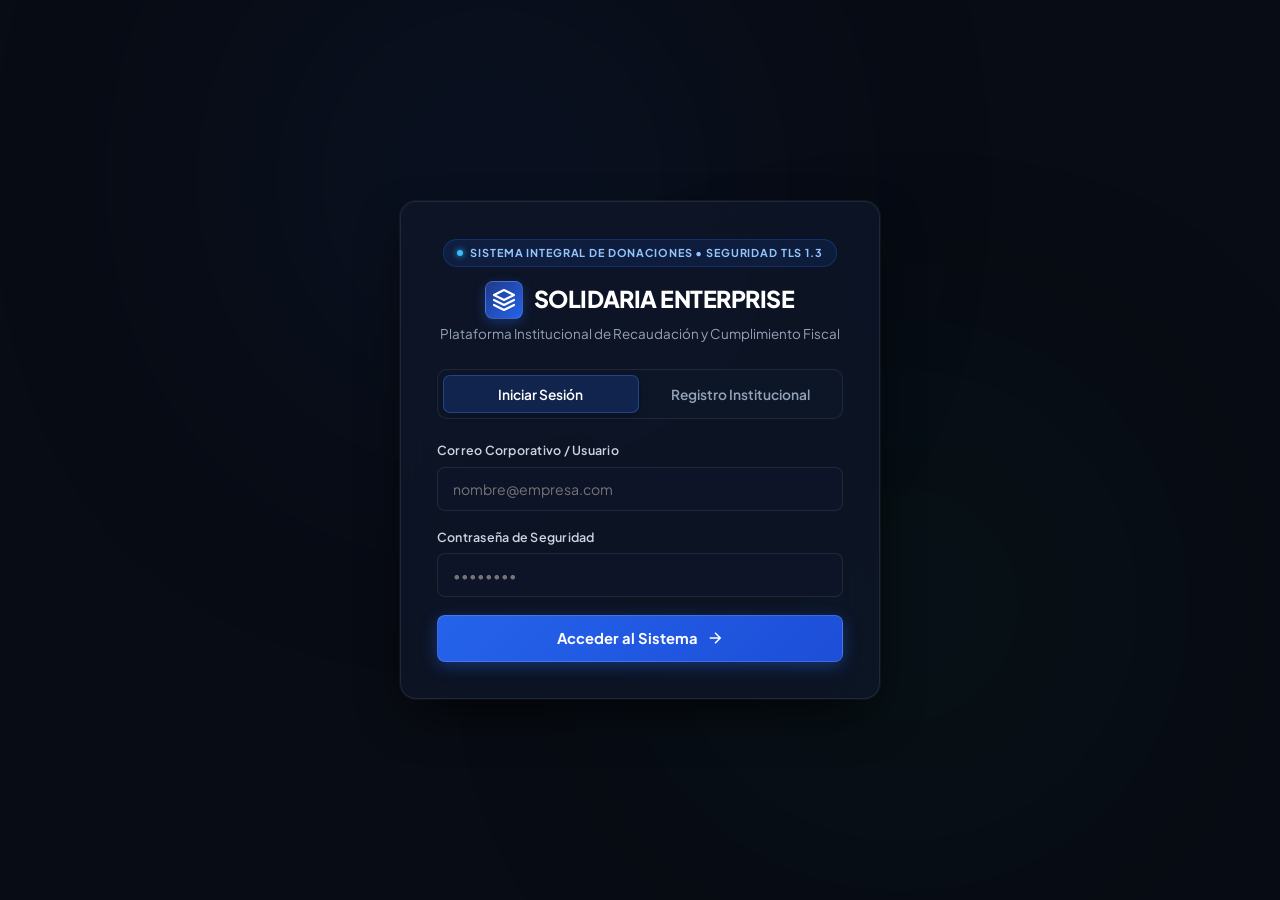
==== commit cecf39f5: "feat: interfaz empresarial, eliminacion de redireccion en registro y visualizacion de Donante regist" ====
--- a/static/index.html
+++ b/static/index.html
@@ -3,11 +3,11 @@
 <head>
   <meta charset="UTF-8">
   <meta name="viewport" content="width=device-width, initial-scale=1.0">
-  <title>Solidaria | Gestión de Donaciones</title>
+  <title>SOLIDARIA | Sistema Corporativo de Donaciones</title>
   <link rel="stylesheet" href="/static/styles.css">
   <link rel="preconnect" href="https://fonts.googleapis.com">
   <link rel="preconnect" href="https://fonts.gstatic.com" crossorigin>
-  <link href="https://fonts.googleapis.com/css2?family=Plus+Jakarta+Sans:wght@300;400;500;600;700;800&family=JetBrains+Mono:wght@400;500;600&display=swap" rel="stylesheet">
+  <link href="https://fonts.googleapis.com/css2?family=Plus+Jakarta+Sans:wght@300;400;500;600;700;800&family=JetBrains+Mono:wght@400;500;600;700&display=swap" rel="stylesheet">
 </head>
 <body class="dark-theme">
 
@@ -17,62 +17,75 @@
   <section id="login-view" class="auth-view-container">
     <div class="glass-card auth-card">
       <div class="brand-header">
-        <div class="brand-badge">❤️ Solidaria</div>
-        <h1 class="brand-title">Portal de Donaciones</h1>
-        <p class="brand-subtitle">Plataforma segura para entidades y donantes</p>
+        <div class="corp-top-badge">
+          <span class="corp-dot"></span>
+          <span>SISTEMA INTEGRAL DE DONACIONES &bull; SEGURIDAD TLS 1.3</span>
+        </div>
+        <div class="brand-corp-logo">
+          <div class="corp-icon-box">
+            <svg width="24" height="24" viewBox="0 0 24 24" fill="none" stroke="currentColor" stroke-width="2.2" stroke-linecap="round" stroke-linejoin="round">
+              <path d="M12 2L2 7l10 5 10-5-10-5zM2 17l10 5 10-5M2 12l10 5 10-5"/>
+            </svg>
+          </div>
+          <h1 class="brand-title">SOLIDARIA ENTERPRISE</h1>
+        </div>
+        <p class="brand-subtitle">Plataforma Institucional de Recaudación y Cumplimiento Fiscal</p>
       </div>
 
       <div class="glass-tabs">
         <button id="tab-login-btn" class="glass-tab-btn active" onclick="switchAuthTab('login')">
-          Ingresar
+          Iniciar Sesión
         </button>
         <button id="tab-register-btn" class="glass-tab-btn" onclick="switchAuthTab('register')">
-          Registrar Entidad
+          Registro Institucional
         </button>
       </div>
 
       <form id="form-login" onsubmit="handleLoginSubmit(event)">
         <div class="form-group">
-          <label for="login-email">Correo Electrónico</label>
-          <input type="email" id="login-email" class="glass-input" placeholder="tu@correo.com" required>
-        </div>
-
-        <div class="form-group">
-          <label for="login-password">Contraseña</label>
+          <label for="login-email">Correo Corporativo / Usuario</label>
+          <input type="email" id="login-email" class="glass-input" placeholder="nombre@empresa.com" required>
+        </div>
+
+        <div class="form-group">
+          <label for="login-password">Contraseña de Seguridad</label>
           <input type="password" id="login-password" class="glass-input" placeholder="••••••••" required>
         </div>
 
         <button type="submit" id="btn-submit-login" class="btn-primary-glass">
-          <span>Ingresar</span>
+          <span>Acceder al Sistema</span>
           <svg width="18" height="18" viewBox="0 0 24 24" fill="none" stroke="currentColor" stroke-width="2"><path d="M5 12h14M12 5l7 7-7 7"/></svg>
         </button>
       </form>
 
       <form id="form-register" class="hidden" onsubmit="handleRegisterSubmit(event)">
         <div class="form-group">
-          <label for="reg-legal-name">Razón Social o Nombre Legal *</label>
-          <input type="text" id="reg-legal-name" class="glass-input" placeholder="Nombre de la organización" required>
-        </div>
-
-        <div class="form-group">
-          <label for="reg-rfc">RFC de la Organización *</label>
+          <label for="reg-legal-name">Razón Social / Denominación Legal *</label>
+          <input type="text" id="reg-legal-name" class="glass-input" placeholder="Nombre oficial según cédula fiscal" required>
+        </div>
+
+        <div class="form-group">
+          <label for="reg-rfc">Registro Federal de Contribuyentes (RFC) *</label>
           <input type="text" id="reg-rfc" class="glass-input uppercase-input font-mono" placeholder="GOMR820512A12 o FDS850101XYZ" maxlength="13" required>
-        </div>
-
-        <div class="form-group">
-          <label>Tipo de Entidad *</label>
+          <span class="field-hint">Obligatorio: 12 caracteres (persona moral) o 13 (persona física).</span>
+        </div>
+
+        <div class="form-group">
+          <label>Clasificación de Persona Moral *</label>
           <div class="entity-type-selector">
             <label class="entity-radio-card active">
               <input type="radio" name="reg_entity_type" value="EMPRESA DONANTE" checked onchange="updateEntitySelection(this)">
               <div class="radio-card-content">
-                <span class="card-title">🏢 Empresa Donante</span>
+                <svg width="20" height="20" viewBox="0 0 24 24" fill="none" stroke="currentColor" stroke-width="2"><rect x="4" y="2" width="16" height="20" rx="2" ry="2"/><path d="M9 22v-4h6v4M8 6h.01M16 6h.01M12 6h.01M12 10h.01M12 14h.01M16 10h.01M16 14h.01M8 10h.01M8 14h.01"/></svg>
+                <span class="card-title">Empresa Donante</span>
               </div>
             </label>
 
             <label class="entity-radio-card">
               <input type="radio" name="reg_entity_type" value="ORGANIZACION_SOCIAL" onchange="updateEntitySelection(this)">
               <div class="radio-card-content">
-                <span class="card-title">🤝 Organización Social</span>
+                <svg width="20" height="20" viewBox="0 0 24 24" fill="none" stroke="currentColor" stroke-width="2"><path d="M17 21v-2a4 4 0 0 0-4-4H5a4 4 0 0 0-4 4v2"/><circle cx="9" cy="7" r="4"/><path d="M23 21v-2a4 4 0 0 0-3-3.87"/><path d="M16 3.13a4 4 0 0 1 0 7.75"/></svg>
+                <span class="card-title">Organización Social</span>
               </div>
             </label>
           </div>
@@ -80,11 +93,11 @@
 
         <div class="form-row-2">
           <div class="form-group">
-            <label for="reg-name">Nombre Representante *</label>
-            <input type="text" id="reg-name" class="glass-input" placeholder="Tu nombre" required>
+            <label for="reg-name">Representante Autorizado *</label>
+            <input type="text" id="reg-name" class="glass-input" placeholder="Nombre completo" required>
           </div>
           <div class="form-group">
-            <label for="reg-role">Rol *</label>
+            <label for="reg-role">Perfil Operativo *</label>
             <select id="reg-role" class="glass-select">
               <option value="DONANTE" selected>DONANTE</option>
               <option value="BENEFICIARIO">BENEFICIARIO</option>
@@ -93,22 +106,23 @@
         </div>
 
         <div class="form-group">
-          <label for="reg-email">Correo Electrónico *</label>
-          <input type="email" id="reg-email" class="glass-input" placeholder="correo@organizacion.org" required>
-        </div>
-
-        <div class="form-group">
-          <label for="reg-password">Contraseña (mínimo 6 caracteres) *</label>
+          <label for="reg-email">Correo Corporativo *</label>
+          <input type="email" id="reg-email" class="glass-input" placeholder="contacto@empresa.com" required>
+        </div>
+
+        <div class="form-group">
+          <label for="reg-password">Contraseña Corporativa (mínimo 6 caracteres) *</label>
           <input type="password" id="reg-password" class="glass-input" minlength="6" placeholder="••••••••" required>
         </div>
 
         <button type="submit" id="btn-submit-register" class="btn-primary-glass">
-          <span>Registrar Cuenta</span>
+          <span>Registrar Entidad</span>
           <svg width="18" height="18" viewBox="0 0 24 24" fill="none" stroke="currentColor" stroke-width="2"><path d="M5 12h14M12 5l7 7-7 7"/></svg>
         </button>
       </form>
 
       <div id="auth-error-msg" class="glass-alert-error hidden"></div>
+      <div id="auth-success-msg" class="glass-alert-success hidden"></div>
     </div>
   </section>
 
@@ -116,27 +130,39 @@
     <header class="glass-navbar">
       <div class="nav-container">
         <div class="nav-brand">
-          <span class="brand-symbol">❤️</span>
+          <div class="brand-symbol-corp">
+            <svg width="22" height="22" viewBox="0 0 24 24" fill="none" stroke="currentColor" stroke-width="2.2" stroke-linecap="round" stroke-linejoin="round">
+              <path d="M12 2L2 7l10 5 10-5-10-5zM2 17l10 5 10-5M2 12l10 5 10-5"/>
+            </svg>
+          </div>
           <div class="brand-text">
-            <strong>Solidaria</strong>
+            <strong>SOLIDARIA</strong>
+            <span class="brand-corp-tag">Enterprise Gov & Tax Compliance</span>
           </div>
         </div>
 
         <nav class="nav-links">
-          <button class="nav-link-btn active" onclick="scrollToSection('donar')">Donar</button>
-          <button class="nav-link-btn" onclick="openMyDonationsModal()">Mis Donaciones</button>
+          <button class="nav-link-btn active" onclick="scrollToSection('donar')">
+            <svg width="15" height="15" viewBox="0 0 24 24" fill="none" stroke="currentColor" stroke-width="2"><path d="M12 1v22M17 5H9.5a3.5 3.5 0 0 0 0 7h5a3.5 3.5 0 0 1 0 7H6"/></svg>
+            <span>Aportaciones</span>
+          </button>
+          <button class="nav-link-btn" onclick="openMyDonationsModal()">
+            <svg width="15" height="15" viewBox="0 0 24 24" fill="none" stroke="currentColor" stroke-width="2"><path d="M14 2H6a2 2 0 0 0-2 2v16a2 2 0 0 0 2 2h12a2 2 0 0 0 2-2V8z"/><polyline points="14 2 14 8 20 8"/></svg>
+            <span>Mis Registros</span>
+          </button>
           <button id="btn-nav-admin" class="nav-link-btn admin-link-btn hidden" onclick="openAdminPanelModal()">
-            👑 Panel Admin
+            <svg width="15" height="15" viewBox="0 0 24 24" fill="none" stroke="currentColor" stroke-width="2"><path d="M12 22s8-4 8-10V5l-8-3-8 3v7c0 6 8 10 8 10z"/></svg>
+            <span>Consola de Auditoría</span>
           </button>
         </nav>
 
         <div id="user-session-widget" class="session-widget">
           <button id="user-avatar-btn" class="session-user-btn" onclick="toggleUserDropdown()" aria-label="Menú de usuario">
             <div class="avatar-ring">
-              <span id="user-initials">U</span>
+              <span id="user-initials">DR</span>
             </div>
             <div class="user-meta-text">
-              <span id="user-display-name" class="user-name">Usuario</span>
+              <span id="user-display-name" class="user-name">Donante registrado</span>
               <span id="user-display-role" class="user-role-badge">DONANTE</span>
             </div>
             <span class="status-indicator-dot"></span>
@@ -144,26 +170,30 @@
 
           <div id="user-dropdown" class="glass-popover hidden">
             <div class="popover-profile">
-              <strong id="dropdown-full-name">Nombre</strong>
-              <small id="dropdown-email">correo@organizacion.org</small>
+              <div class="popover-badge-corp">SESIÓN INSTITUCIONAL ACTIVA</div>
+              <strong id="dropdown-full-name">Donante registrado</strong>
+              <small id="dropdown-email">contacto@organizacion.org</small>
               <div class="popover-meta-row">
                 <span id="dropdown-role-pill" class="pill-role">DONANTE</span>
                 <span id="dropdown-status-pill" class="pill-status">ACTIVO</span>
               </div>
               <div class="popover-entity-row">
-                <small>RFC: <code id="dropdown-rfc" class="font-mono">-</code></small>
+                <small>RFC FISCAL: <code id="dropdown-rfc" class="font-mono">-</code></small>
               </div>
             </div>
             <div class="popover-separator"></div>
             <button class="popover-menu-item" onclick="openMyDonationsModal()">
-              📋 Mis Donaciones
+              <svg width="16" height="16" viewBox="0 0 24 24" fill="none" stroke="currentColor" stroke-width="2"><path d="M14 2H6a2 2 0 0 0-2 2v16a2 2 0 0 0 2 2h12a2 2 0 0 0 2-2V8z"/><polyline points="14 2 14 8 20 8"/></svg>
+              <span>Libro de Donaciones</span>
             </button>
             <button id="btn-admin-panel" class="popover-menu-item admin-item hidden" onclick="openAdminPanelModal()">
-              👑 Panel Administrativo
+              <svg width="16" height="16" viewBox="0 0 24 24" fill="none" stroke="currentColor" stroke-width="2"><path d="M12 22s8-4 8-10V5l-8-3-8 3v7c0 6 8 10 8 10z"/></svg>
+              <span>Consola Administrativa</span>
             </button>
             <div class="popover-separator"></div>
             <button class="popover-menu-item danger-item" onclick="logout()">
-              🚪 Cerrar Sesión
+              <svg width="16" height="16" viewBox="0 0 24 24" fill="none" stroke="currentColor" stroke-width="2"><path d="M9 21H5a2 2 0 0 1-2-2V5a2 2 0 0 1 2-2h4M16 17l5-5-5-5M21 12H9"/></svg>
+              <span>Cerrar Sesión</span>
             </button>
           </div>
         </div>
@@ -171,121 +201,176 @@
     </header>
 
     <main class="main-content" id="donar">
-      <section class="glass-card progress-card">
-        <div class="progress-header">
-          <div>
-            <span class="progress-eyebrow">Meta de Recaudación</span>
-            <div class="progress-figure-row">
-              <strong id="stat-total" class="stat-highlight">$0.00</strong>
-              <span class="stat-target">de $5,000.00 USD</span>
-            </div>
-          </div>
-          <div class="donations-count-badge">
-            <span id="stat-count">0</span> donaciones
-          </div>
-        </div>
-        <div class="glass-progress-bar">
-          <div id="progress-bar-fill" class="glass-progress-fill" style="width: 0%"></div>
-        </div>
-      </section>
+      <div class="kpi-dashboard-grid">
+        <section class="glass-card kpi-card">
+          <div class="kpi-header">
+            <span class="kpi-label">FONDO TOTAL RECAUDADO</span>
+            <span class="kpi-tag success">OBJETIVO ACTIVO</span>
+          </div>
+          <div class="kpi-value-row">
+            <strong id="stat-total" class="kpi-highlight">$0.00</strong>
+            <span class="kpi-subtext">Meta Institucional: $5,000.00 USD</span>
+          </div>
+          <div class="glass-progress-bar">
+            <div id="progress-bar-fill" class="glass-progress-fill" style="width: 0%"></div>
+          </div>
+        </section>
+
+        <section class="glass-card kpi-card">
+          <div class="kpi-header">
+            <span class="kpi-label">TRANSACCIONES AUDITADAS</span>
+            <span class="kpi-tag neutral">REGISTRO INMUTABLE</span>
+          </div>
+          <div class="kpi-value-row">
+            <strong id="stat-count" class="kpi-highlight">0</strong>
+            <span class="kpi-subtext">Aportaciones registradas en sistema</span>
+          </div>
+          <div class="kpi-compliance-note">
+            <span class="corp-dot"></span>
+            <span>Trazabilidad RNF02 100% garantizada</span>
+          </div>
+        </section>
+
+        <section class="glass-card kpi-card">
+          <div class="kpi-header">
+            <span class="kpi-label">ESTÁNDAR DE SEGURIDAD</span>
+            <span class="kpi-tag success">CONFORME OWASP</span>
+          </div>
+          <div class="kpi-value-row">
+            <strong class="kpi-highlight-sm font-mono">SHA-256 + JWT</strong>
+            <span class="kpi-subtext">Políticas RBAC / Control Anti-Fuerza Bruta</span>
+          </div>
+          <div class="kpi-compliance-note">
+            <span class="corp-dot"></span>
+            <span>Validación Fiscal SAT / Cédula RFC</span>
+          </div>
+        </section>
+      </div>
 
       <section class="glass-card donation-card">
         <div class="donor-context-banner">
           <div class="context-info">
-            <span class="context-eyebrow">Donando como:</span>
-            <strong id="banner-user-name">Usuario</strong>
-            <span id="banner-entity-info" class="entity-badge">Entidad</span>
+            <span class="context-eyebrow">Entidad Emisora:</span>
+            <strong id="banner-user-name">Donante registrado</strong>
+            <span id="banner-entity-info" class="entity-badge">ENTIDAD REGISTRADA</span>
           </div>
           <div class="context-email">
+            <span class="corp-compliance-badge">VERIFICACIÓN SAT</span>
             <span id="banner-user-rfc" class="font-mono text-neon">RFC: -</span>
           </div>
         </div>
 
         <form id="donation-form" onsubmit="handleDonationSubmit(event)">
           <div class="form-section">
-            <label class="form-section-title">1. Selecciona la Causa</label>
+            <label class="form-section-title">
+              <span class="step-num">1</span>
+              <span>Seleccione el Programa Institucional Destino</span>
+            </label>
             <input type="hidden" id="selected-cause-input" value="Educación para Niños">
             <div class="causes-grid">
               <div class="cause-card active" data-cause="Educación para Niños">
-                <span class="cause-icon">📚</span>
+                <div class="cause-corp-icon">
+                  <svg width="22" height="22" viewBox="0 0 24 24" fill="none" stroke="currentColor" stroke-width="2"><path d="M22 10v6M2 10l10-5 10 5-10 5z"/><path d="M6 12v5c3 3 9 3 12 0v-5"/></svg>
+                </div>
                 <div class="cause-details">
                   <strong>Educación para Niños</strong>
-                  <small>Becas y útiles escolares</small>
+                  <small>Becas de excelencia y equipamiento</small>
                 </div>
               </div>
 
               <div class="cause-card" data-cause="Refugio Animal">
-                <span class="cause-icon">🐾</span>
+                <div class="cause-corp-icon">
+                  <svg width="22" height="22" viewBox="0 0 24 24" fill="none" stroke="currentColor" stroke-width="2"><path d="M12 22s8-4 8-10V5l-8-3-8 3v7c0 6 8 10 8 10z"/><path d="M9 12l2 2 4-4"/></svg>
+                </div>
                 <div class="cause-details">
                   <strong>Refugio Animal</strong>
-                  <small>Rescate y alimentación</small>
+                  <small>Rescate y asistencia veterinaria</small>
                 </div>
               </div>
 
               <div class="cause-card" data-cause="Reforestación y Clima">
-                <span class="cause-icon">🌱</span>
+                <div class="cause-corp-icon">
+                  <svg width="22" height="22" viewBox="0 0 24 24" fill="none" stroke="currentColor" stroke-width="2"><path d="M12 2L7 12h10l-5-10z"/><path d="M12 12v10"/><path d="M5 22h14"/></svg>
+                </div>
                 <div class="cause-details">
-                  <strong>Reforestación</strong>
-                  <small>Siembra de árboles</small>
+                  <strong>Reforestación y Clima</strong>
+                  <small>Mitigación de huella de carbono</small>
                 </div>
               </div>
 
               <div class="cause-card" data-cause="Comedores Comunitarios">
-                <span class="cause-icon">🍲</span>
+                <div class="cause-corp-icon">
+                  <svg width="22" height="22" viewBox="0 0 24 24" fill="none" stroke="currentColor" stroke-width="2"><path d="M18 8h1a4 4 0 0 1 0 8h-1M2 8h16v9a4 4 0 0 1-4 4H6a4 4 0 0 1-4-4V8zM6 1v3M10 1v3M14 1v3"/></svg>
+                </div>
                 <div class="cause-details">
                   <strong>Comedores Comunitarios</strong>
-                  <small>Alimentos diarios</small>
+                  <small>Seguridad alimentaria comunitaria</small>
                 </div>
               </div>
             </div>
           </div>
 
           <div class="form-section">
-            <label class="form-section-title">2. Elige el Monto</label>
+            <label class="form-section-title">
+              <span class="step-num">2</span>
+              <span>Importe de la Aportación (USD)</span>
+            </label>
             <div class="amounts-grid">
-              <button type="button" class="amount-pill" data-val="10">$10</button>
-              <button type="button" class="amount-pill active" data-val="25">$25</button>
-              <button type="button" class="amount-pill" data-val="50">$50</button>
-              <button type="button" class="amount-pill" data-val="100">$100</button>
+              <button type="button" class="amount-pill" data-val="10">$10.00</button>
+              <button type="button" class="amount-pill active" data-val="25">$25.00</button>
+              <button type="button" class="amount-pill" data-val="50">$50.00</button>
+              <button type="button" class="amount-pill" data-val="100">$100.00</button>
             </div>
             <div class="custom-amount-input-box">
               <span class="currency-prefix">$</span>
-              <input type="number" id="custom-amount-input" class="custom-amount-field" min="1" step="any" value="25" placeholder="Otro monto">
+              <input type="number" id="custom-amount-input" class="custom-amount-field" min="1" step="any" value="25" placeholder="Monto personalizado">
               <span class="currency-suffix">USD</span>
             </div>
           </div>
 
           <div class="form-section">
-            <label class="form-section-title">3. Método de Pago</label>
+            <label class="form-section-title">
+              <span class="step-num">3</span>
+              <span>Modalidad de Pago Corporativo</span>
+            </label>
             <div class="payment-grid">
               <label class="payment-card active">
                 <input type="radio" name="payment_method" value="tarjeta" checked>
-                <span>💳 Tarjeta</span>
+                <div class="payment-card-content">
+                  <svg width="20" height="20" viewBox="0 0 24 24" fill="none" stroke="currentColor" stroke-width="2"><rect x="1" y="4" width="22" height="16" rx="2" ry="2"/><line x1="1" y1="10" x2="23" y2="10"/></svg>
+                  <span>Tarjeta Corporativa</span>
+                </div>
               </label>
               <label class="payment-card">
                 <input type="radio" name="payment_method" value="paypal">
-                <span>🅿️ PayPal</span>
+                <div class="payment-card-content">
+                  <svg width="20" height="20" viewBox="0 0 24 24" fill="none" stroke="currentColor" stroke-width="2"><path d="M7 14h10l2-8H5l2 8z"/><path d="M7 14l-2 7h5l1-4h3a5 5 0 0 0 5-5"/></svg>
+                  <span>PayPal Enterprise</span>
+                </div>
               </label>
               <label class="payment-card">
                 <input type="radio" name="payment_method" value="transferencia">
-                <span>🏦 Transferencia</span>
+                <div class="payment-card-content">
+                  <svg width="20" height="20" viewBox="0 0 24 24" fill="none" stroke="currentColor" stroke-width="2"><path d="M3 21h18M3 10h18M5 10v11M19 10v11M9 10v11M15 10v11M12 2l10 5H2l10-5z"/></svg>
+                  <span>Transferencia SPEI</span>
+                </div>
               </label>
             </div>
 
             <div id="card-fields" class="simulated-card-glass">
               <div class="form-row-2">
                 <div>
-                  <label class="sub-label">Tarjeta Simulada</label>
-                  <input type="text" class="glass-input-sm" value="•••• •••• •••• 4242" readonly>
+                  <label class="sub-label">Número de Tarjeta (Entorno Simulado)</label>
+                  <input type="text" class="glass-input-sm font-mono" value="•••• •••• •••• 4242" readonly>
                 </div>
                 <div class="form-row-2">
                   <div>
-                    <label class="sub-label">Vencimiento</label>
-                    <input type="text" class="glass-input-sm" value="12/28" readonly>
+                    <label class="sub-label">Vigencia</label>
+                    <input type="text" class="glass-input-sm font-mono" value="12/28" readonly>
                   </div>
                   <div>
                     <label class="sub-label">CVC</label>
-                    <input type="text" class="glass-input-sm" value="888" readonly>
+                    <input type="text" class="glass-input-sm font-mono" value="888" readonly>
                   </div>
                 </div>
               </div>
@@ -295,20 +380,24 @@
           <div class="form-section">
             <label class="glass-checkbox">
               <input type="checkbox" id="tax-deductible-check" onchange="toggleRfcField()">
-              <span>Requiero Recibo Deducible de Impuestos (RFC)</span>
+              <span>Generar Comprobante Fiscal Deducible de Impuestos (CFDI / RFC)</span>
             </label>
             <div id="rfc-field-group" class="hidden" style="margin-top: 0.75rem;">
               <input type="text" id="donor-rfc" class="glass-input uppercase-input font-mono" placeholder="RFC Fiscal (ej. GOMR820512A12)" maxlength="13">
+              <span class="field-hint">Se incluirá en el registro inmutable de auditoría fiscal.</span>
             </div>
           </div>
 
           <div class="form-section">
-            <label class="form-section-title">Mensaje de Apoyo (Opcional)</label>
-            <input type="text" id="donation-message" class="glass-input" placeholder="Mensaje de apoyo...">
+            <label class="form-section-title">
+              <span class="step-num">4</span>
+              <span>Referencia o Mensaje Institucional (Opcional)</span>
+            </label>
+            <input type="text" id="donation-message" class="glass-input" placeholder="Referencia interna de contabilidad o mensaje institucional...">
           </div>
 
           <button type="submit" id="btn-donate-submit" class="btn-donate-glass">
-            <span>Completar Donación de </span>
+            <span>Completar Aportación de </span>
             <strong id="btn-donation-amount-text" class="btn-amount-strong">$25.00 USD</strong>
           </button>
         </form>
@@ -316,54 +405,62 @@
     </main>
 
     <footer class="app-footer">
-      <p>Solidaria &bull; Sistema de Gestión de Donaciones</p>
+      <div class="footer-corp-row">
+        <span>SOLIDARIA &bull; Sistema de Gestión y Cumplimiento Fiscal de Donaciones</span>
+        <span>Estándar OWASP Top 10 &bull; Auditoría Criptográfica SHA-256</span>
+      </div>
     </footer>
   </div>
 
   <div id="receipt-modal" class="modal-backdrop hidden">
     <div class="glass-card modal-box text-center">
-      <div class="success-icon-glow">✓</div>
-      <h2 class="modal-title">¡Donación Recibida!</h2>
-      <p class="modal-subtitle">Tu contribución ha sido registrada exitosamente.</p>
+      <div class="success-icon-glow">
+        <svg width="32" height="32" viewBox="0 0 24 24" fill="none" stroke="currentColor" stroke-width="2.5"><path d="M20 6L9 17l-5-5"/></svg>
+      </div>
+      <h2 class="modal-title">Comprobante Digital de Donación</h2>
+      <p class="modal-subtitle">Aportación registrada satisfactoriamente en el libro mayor.</p>
 
       <div class="receipt-summary-box">
         <div class="receipt-row">
-          <span>Donante:</span>
-          <strong id="rec-donor-name">-</strong>
+          <span>Identidad Donante:</span>
+          <strong id="rec-donor-name">Donante registrado</strong>
         </div>
         <div class="receipt-row">
-          <span>Correo:</span>
+          <span>Correo Registrado:</span>
           <strong id="rec-donor-email">-</strong>
         </div>
         <div class="receipt-row">
-          <span>RFC Fiscal:</span>
+          <span>RFC de Facturación:</span>
           <strong id="rec-rfc" class="font-mono text-neon">-</strong>
         </div>
         <div class="receipt-row">
-          <span>Causa:</span>
+          <span>Programa Asignado:</span>
           <strong id="rec-cause">-</strong>
         </div>
         <div class="receipt-row">
-          <span>Monto:</span>
+          <span>Monto Recaudado:</span>
           <strong id="rec-amount" class="text-emerald-lg">-</strong>
         </div>
         <div class="receipt-row">
-          <span>Folio:</span>
+          <span>Folio Fiscal Auditoría:</span>
           <code id="rec-id" class="badge-mono">#00</code>
         </div>
       </div>
 
-      <button class="btn-primary-glass" onclick="closeReceiptModal()">Aceptar</button>
+      <button class="btn-primary-glass" onclick="closeReceiptModal()">Cerrar Comprobante</button>
     </div>
   </div>
 
   <div id="my-donations-modal" class="modal-backdrop hidden">
     <div class="glass-card modal-box modal-wide">
       <div class="modal-header">
-        <h3>📋 Mis Donaciones</h3>
+        <div class="modal-header-left">
+          <svg width="22" height="22" viewBox="0 0 24 24" fill="none" stroke="currentColor" stroke-width="2"><path d="M14 2H6a2 2 0 0 0-2 2v16a2 2 0 0 0 2 2h12a2 2 0 0 0 2-2V8z"/><polyline points="14 2 14 8 20 8"/></svg>
+          <h3>Historial Institucional de Donaciones</h3>
+        </div>
         <button class="btn-close-modal" onclick="closeMyDonationsModal()">&times;</button>
       </div>
-      <p class="modal-subtitle">Historial personal de aportaciones.</p>
+      <p class="modal-subtitle">Registro cronológico de aportaciones asociadas a la entidad.</p>
       <div id="donations-list-container" class="glass-table-container"></div>
     </div>
   </div>
@@ -372,10 +469,12 @@
     <div class="glass-card modal-box modal-extra-wide">
       <div class="modal-header">
         <div class="admin-header-title">
-          <span class="admin-crown">👑</span>
+          <div class="admin-shield-icon">
+            <svg width="24" height="24" viewBox="0 0 24 24" fill="none" stroke="currentColor" stroke-width="2"><path d="M12 22s8-4 8-10V5l-8-3-8 3v7c0 6 8 10 8 10z"/></svg>
+          </div>
           <div>
-            <h3>Panel de Administración</h3>
-            <span class="admin-subtitle">Gestión de Cuentas y Auditoría</span>
+            <h3>Consola Directiva y Auditoría Fiscal</h3>
+            <span class="admin-subtitle">Control de Acceso RBAC, Aprobación de RFC y Trazabilidad RNF02</span>
           </div>
         </div>
         <button class="btn-close-modal" onclick="closeAdminPanelModal()">&times;</button>
@@ -383,36 +482,36 @@
 
       <div class="admin-tabs-bar">
         <button id="tab-adm-pending" class="admin-tab-btn active" onclick="switchAdminSubTab('pending')">
-          ⏳ Solicitudes (<span id="admin-pending-count">0</span>)
+          Solicitudes RFC (<span id="admin-pending-count">0</span>)
         </button>
         <button id="tab-adm-users" class="admin-tab-btn" onclick="switchAdminSubTab('users')">
-          👥 Usuarios (<span id="admin-users-count">0</span>)
+          Directorio de Cuentas (<span id="admin-users-count">0</span>)
         </button>
         <button id="tab-adm-donations" class="admin-tab-btn" onclick="switchAdminSubTab('donations')">
-          💰 Donaciones (<span id="admin-donations-count">0</span>)
+          Libro Mayor Donaciones (<span id="admin-donations-count">0</span>)
         </button>
         <button id="tab-adm-audit" class="admin-tab-btn" onclick="switchAdminSubTab('audit')">
-          🛡️ Auditoría
+          Registro de Auditoría
         </button>
       </div>
 
       <div id="admin-pending-panel" class="admin-tab-content">
-        <p class="section-desc">Cuentas con estado PENDIENTE esperando validación.</p>
+        <p class="section-desc">Entidades con estado PENDIENTE esperando validación de RFC y aprobación de perfil.</p>
         <div id="admin-pending-container" class="glass-table-container"></div>
       </div>
 
       <div id="admin-users-panel" class="admin-tab-content hidden">
-        <p class="section-desc">Listado general de usuarios.</p>
+        <p class="section-desc">Directorio general de entidades, representantes y estado de acceso.</p>
         <div id="admin-users-container" class="glass-table-container"></div>
       </div>
 
       <div id="admin-donations-panel" class="admin-tab-content hidden">
-        <p class="section-desc">Historial global de donaciones con RFC.</p>
+        <p class="section-desc">Registro centralizado de transacciones financieras con RFC fiscal asociado.</p>
         <div id="admin-donations-container" class="glass-table-container"></div>
       </div>
 
       <div id="admin-audit-panel" class="admin-tab-content hidden">
-        <p class="section-desc">Registro inmutable de actividades y accesos.</p>
+        <p class="section-desc">Pistas de auditoría inmutables (RNF02): autenticación, bloqueo por fuerza bruta y cambios de estado.</p>
         <div id="admin-audit-container" class="glass-table-container"></div>
       </div>
     </div>
@@ -420,13 +519,15 @@
 
   <div id="pending-alert-modal" class="modal-backdrop hidden">
     <div class="glass-card modal-box text-center">
-      <div class="pending-icon-glow">⏳</div>
-      <h2 class="modal-title">Cuenta en Revisión</h2>
+      <div class="pending-icon-glow">
+        <svg width="30" height="30" viewBox="0 0 24 24" fill="none" stroke="currentColor" stroke-width="2"><circle cx="12" cy="12" r="10"/><polyline points="12 6 12 12 16 14"/></svg>
+      </div>
+      <h2 class="modal-title">Cuenta Institucional en Revisión</h2>
       <div class="pending-badge-row">
-        <span class="status-pill status-pending">ESTADO: PENDIENTE</span>
+        <span class="status-pill status-pending">ESTADO: PENDIENTE DE APROBACIÓN</span>
       </div>
       <p class="pending-explain">
-        Tu registro ha sido enviado con éxito. Un administrador revisará tu RFC y datos de la organización para activar tu acceso.
+        Tu registro ha sido enviado exitosamente. Un administrador verificará la constancia RFC y los datos de la entidad para habilitar el acceso a recursos protegidos.
       </p>
       <button class="btn-primary-glass" onclick="closePendingAlertModal()">Entendido</button>
     </div>
--- a/static/styles.css
+++ b/static/styles.css
@@ -1,21 +1,28 @@
 :root {
   --font-sans: 'Plus Jakarta Sans', -apple-system, BlinkMacSystemFont, "Segoe UI", Roboto, sans-serif;
   --font-mono: 'JetBrains Mono', monospace;
-  --bg-dark: #07090e;
-  --bg-surface: rgba(15, 23, 42, 0.65);
-  --glass-border: rgba(255, 255, 255, 0.08);
+  --bg-dark: #080c14;
+  --bg-surface: rgba(15, 23, 42, 0.75);
+  --glass-border: rgba(148, 163, 184, 0.14);
+  --glass-border-subtle: rgba(255, 255, 255, 0.06);
   --text-primary: #f8fafc;
   --text-secondary: #94a3b8;
   --text-muted: #64748b;
   --text-light: #cbd5e1;
-  --indigo-core: #6366f1;
-  --indigo-glow: rgba(99, 102, 241, 0.3);
+  --corp-blue: #2563eb;
+  --corp-blue-light: #3b82f6;
+  --corp-blue-glow: rgba(37, 99, 235, 0.28);
+  --corp-navy: #1e293b;
   --emerald-core: #10b981;
+  --emerald-glow: rgba(16, 185, 129, 0.25);
+  --amber-core: #f59e0b;
   --glass-blur: blur(20px);
-  --shadow-glass: 0 20px 50px -12px rgba(0, 0, 0, 0.7), 0 0 1px 1px rgba(255, 255, 255, 0.05);
+  --shadow-glass: 0 20px 50px -12px rgba(0, 0, 0, 0.75), 0 0 1px 1px rgba(255, 255, 255, 0.06);
+  --shadow-card: 0 4px 20px -2px rgba(0, 0, 0, 0.5);
+  --radius-xs: 4px;
   --radius-sm: 8px;
-  --radius-md: 14px;
-  --radius-lg: 20px;
+  --radius-md: 12px;
+  --radius-lg: 16px;
 }
 
 * {
@@ -45,39 +52,39 @@
 
 .text-neon {
   color: #38bdf8;
-  text-shadow: 0 0 8px rgba(56, 189, 248, 0.4);
+  text-shadow: 0 0 8px rgba(56, 189, 248, 0.35);
 }
 
 .text-emerald-lg {
   color: #34d399;
   font-size: 1.25rem;
   font-weight: 800;
-  text-shadow: 0 0 10px rgba(52, 211, 153, 0.3);
+  text-shadow: 0 0 10px rgba(52, 211, 153, 0.25);
 }
 
 .ambient-glow {
   position: fixed;
   border-radius: 50%;
-  filter: blur(120px);
+  filter: blur(140px);
   pointer-events: none;
   z-index: 0;
-  opacity: 0.35;
+  opacity: 0.28;
 }
 
 .glow-1 {
+  width: 600px;
+  height: 600px;
+  top: -120px;
+  left: 15%;
+  background: radial-gradient(circle, #1e3a8a 0%, transparent 70%);
+}
+
+.glow-2 {
   width: 500px;
   height: 500px;
-  top: -100px;
-  left: 20%;
-  background: radial-gradient(circle, #4338ca 0%, transparent 70%);
-}
-
-.glow-2 {
-  width: 450px;
-  height: 450px;
-  bottom: 10%;
-  right: 15%;
-  background: radial-gradient(circle, #065f46 0%, transparent 70%);
+  bottom: 5%;
+  right: 10%;
+  background: radial-gradient(circle, #064e3b 0%, transparent 70%);
 }
 
 .glass-card {
@@ -89,11 +96,11 @@
   box-shadow: var(--shadow-glass);
   position: relative;
   z-index: 1;
-  transition: border-color 0.3s ease, box-shadow 0.3s ease;
+  transition: border-color 0.25s ease, box-shadow 0.25s ease;
 }
 
 .glass-card:hover {
-  border-color: rgba(255, 255, 255, 0.12);
+  border-color: rgba(148, 163, 184, 0.24);
 }
 
 .auth-view-container {
@@ -101,115 +108,160 @@
   display: flex;
   align-items: center;
   justify-content: center;
-  padding: 2rem 1.25rem;
+  padding: 2.5rem 1.25rem;
   position: relative;
   z-index: 2;
 }
 
 .auth-card {
   width: 100%;
-  max-width: 440px;
-  padding: 2rem;
-  animation: floatAppear 0.3s ease-out;
+  max-width: 480px;
+  padding: 2.25rem;
+  border-radius: var(--radius-lg);
+  animation: floatAppear 0.3s cubic-bezier(0.16, 1, 0.3, 1);
 }
 
 @keyframes floatAppear {
-  from { opacity: 0; transform: translateY(12px); }
+  from { opacity: 0; transform: translateY(14px); }
   to { opacity: 1; transform: translateY(0); }
 }
 
 .brand-header {
   text-align: center;
-  margin-bottom: 1.4rem;
-}
-
-.brand-badge {
+  margin-bottom: 1.6rem;
+}
+
+.corp-top-badge {
+  display: inline-flex;
+  align-items: center;
+  gap: 0.45rem;
+  font-size: 0.68rem;
+  font-weight: 700;
+  letter-spacing: 0.08em;
+  text-transform: uppercase;
+  color: #93c5fd;
+  background: rgba(37, 99, 235, 0.12);
+  border: 1px solid rgba(37, 99, 235, 0.28);
+  padding: 0.3rem 0.8rem;
+  border-radius: 999px;
+  margin-bottom: 0.85rem;
+}
+
+.corp-dot {
+  width: 6px;
+  height: 6px;
+  background: #38bdf8;
+  border-radius: 50%;
+  box-shadow: 0 0 6px #38bdf8;
   display: inline-block;
-  font-size: 0.8rem;
-  font-weight: 700;
-  color: #a5b4fc;
-  background: rgba(99, 102, 241, 0.15);
-  border: 1px solid rgba(99, 102, 241, 0.3);
-  padding: 0.25rem 0.8rem;
-  border-radius: 999px;
-  margin-bottom: 0.6rem;
+}
+
+.brand-corp-logo {
+  display: flex;
+  align-items: center;
+  justify-content: center;
+  gap: 0.65rem;
+  margin-bottom: 0.35rem;
+}
+
+.corp-icon-box {
+  width: 38px;
+  height: 38px;
+  background: linear-gradient(135deg, #1e3a8a 0%, #2563eb 100%);
+  border: 1px solid rgba(255, 255, 255, 0.15);
+  border-radius: var(--radius-sm);
+  display: flex;
+  align-items: center;
+  justify-content: center;
+  color: #ffffff;
+  box-shadow: 0 4px 12px rgba(37, 99, 235, 0.35);
 }
 
 .brand-title {
-  font-size: 1.5rem;
+  font-size: 1.45rem;
   font-weight: 800;
+  letter-spacing: -0.02em;
   color: #ffffff;
 }
 
 .brand-subtitle {
   font-size: 0.84rem;
   color: var(--text-secondary);
-  margin-top: 0.25rem;
+  line-height: 1.45;
 }
 
 .glass-tabs {
   display: flex;
-  background: rgba(15, 23, 42, 0.5);
-  border: 1px solid rgba(255, 255, 255, 0.06);
+  background: rgba(15, 23, 42, 0.7);
+  border: 1px solid var(--glass-border);
   border-radius: 10px;
-  padding: 0.25rem;
-  margin-bottom: 1.25rem;
-  gap: 0.25rem;
+  padding: 0.3rem;
+  margin-bottom: 1.4rem;
+  gap: 0.3rem;
 }
 
 .glass-tab-btn {
   flex: 1;
-  padding: 0.55rem 0.5rem;
+  padding: 0.6rem 0.5rem;
   background: transparent;
   border: none;
   font-family: inherit;
-  font-size: 0.88rem;
+  font-size: 0.86rem;
   font-weight: 600;
-  color: var(--text-muted);
-  border-radius: 8px;
+  color: var(--text-secondary);
+  border-radius: 7px;
   cursor: pointer;
   transition: all 0.2s ease;
 }
 
 .glass-tab-btn:hover {
-  color: var(--text-primary);
+  color: #ffffff;
 }
 
 .glass-tab-btn.active {
-  background: rgba(255, 255, 255, 0.08);
-  color: #ffffff;
-  border: 1px solid rgba(255, 255, 255, 0.08);
+  background: rgba(37, 99, 235, 0.2);
+  color: #ffffff;
+  border: 1px solid rgba(59, 130, 246, 0.35);
+  box-shadow: 0 2px 8px rgba(0, 0, 0, 0.25);
 }
 
 .form-group {
-  margin-bottom: 1rem;
+  margin-bottom: 1.1rem;
 }
 
 .form-group label {
   display: block;
-  font-size: 0.8rem;
+  font-size: 0.78rem;
   font-weight: 600;
+  letter-spacing: 0.02em;
   color: var(--text-light);
-  margin-bottom: 0.35rem;
+  margin-bottom: 0.4rem;
+}
+
+.field-hint {
+  display: block;
+  font-size: 0.7rem;
+  color: var(--text-muted);
+  margin-top: 0.3rem;
 }
 
 .glass-input, .glass-select {
   width: 100%;
-  padding: 0.7rem 0.9rem;
-  background: rgba(255, 255, 255, 0.035);
+  padding: 0.75rem 0.95rem;
+  background: rgba(15, 23, 42, 0.6);
   border: 1px solid var(--glass-border);
   border-radius: var(--radius-sm);
   color: var(--text-primary);
   font-family: inherit;
-  font-size: 0.9rem;
+  font-size: 0.88rem;
   outline: none;
   transition: all 0.2s ease;
 }
 
 .glass-input:focus, .glass-select:focus {
-  border-color: var(--indigo-core);
-  background: rgba(255, 255, 255, 0.06);
-  box-shadow: 0 0 0 3px var(--indigo-glow);
+  border-color: var(--corp-blue-light);
+  background: rgba(15, 23, 42, 0.85);
+  box-shadow: 0 0 0 3px var(--corp-blue-glow);
 }
 
 .glass-select {
@@ -223,27 +275,27 @@
 
 .uppercase-input {
   text-transform: uppercase;
-  letter-spacing: 0.06em;
+  letter-spacing: 0.08em;
 }
 
 .form-row-2 {
   display: grid;
   grid-template-columns: 1fr 1fr;
-  gap: 0.75rem;
+  gap: 0.85rem;
 }
 
 .entity-type-selector {
   display: grid;
   grid-template-columns: 1fr 1fr;
-  gap: 0.6rem;
+  gap: 0.75rem;
 }
 
 .entity-radio-card {
   display: flex;
   align-items: center;
   justify-content: center;
-  padding: 0.65rem 0.5rem;
-  background: rgba(255, 255, 255, 0.025);
+  padding: 0.75rem 0.6rem;
+  background: rgba(15, 23, 42, 0.5);
   border: 1.5px solid var(--glass-border);
   border-radius: var(--radius-sm);
   cursor: pointer;
@@ -255,13 +307,19 @@
 }
 
 .entity-radio-card:hover {
-  border-color: rgba(255, 255, 255, 0.15);
+  border-color: rgba(148, 163, 184, 0.28);
 }
 
 .entity-radio-card.active {
-  border-color: var(--indigo-core);
-  background: rgba(99, 102, 241, 0.12);
-  box-shadow: 0 0 12px var(--indigo-glow);
+  border-color: var(--corp-blue-light);
+  background: rgba(37, 99, 235, 0.14);
+  box-shadow: 0 0 12px var(--corp-blue-glow);
+}
+
+.radio-card-content {
+  display: flex;
+  align-items: center;
+  gap: 0.5rem;
 }
 
 .card-title {
@@ -276,22 +334,23 @@
   align-items: center;
   justify-content: center;
   gap: 0.5rem;
-  padding: 0.8rem 1.25rem;
-  background: linear-gradient(135deg, #6366f1 0%, #4f46e5 100%);
-  color: #ffffff;
-  border: 1px solid rgba(255, 255, 255, 0.18);
+  padding: 0.85rem 1.35rem;
+  background: linear-gradient(135deg, #2563eb 0%, #1d4ed8 100%);
+  color: #ffffff;
+  border: 1px solid rgba(255, 255, 255, 0.15);
   border-radius: var(--radius-sm);
   font-family: inherit;
   font-size: 0.92rem;
   font-weight: 700;
   cursor: pointer;
-  box-shadow: 0 4px 15px rgba(99, 102, 241, 0.35);
+  box-shadow: 0 4px 16px rgba(37, 99, 235, 0.4);
   transition: all 0.2s ease;
   margin-top: 0.5rem;
 }
 
 .btn-primary-glass:hover {
-  box-shadow: 0 6px 20px rgba(99, 102, 241, 0.5);
+  background: linear-gradient(135deg, #3b82f6 0%, #2563eb 100%);
+  box-shadow: 0 6px 20px rgba(37, 99, 235, 0.55);
   transform: translateY(-1px);
 }
 
@@ -303,13 +362,26 @@
   background: rgba(244, 63, 94, 0.12);
   border: 1px solid rgba(244, 63, 94, 0.35);
   color: #fca5a5;
-  padding: 0.75rem 1rem;
+  padding: 0.8rem 1rem;
   border-radius: var(--radius-sm);
   font-size: 0.82rem;
   margin-top: 1rem;
   text-align: center;
 }
 
+.glass-alert-success {
+  background: rgba(16, 185, 129, 0.12);
+  border: 1px solid rgba(16, 185, 129, 0.35);
+  color: #6ee7b7;
+  padding: 0.85rem 1rem;
+  border-radius: var(--radius-sm);
+  font-size: 0.88rem;
+  margin-top: 1rem;
+  text-align: center;
+  font-weight: 600;
+  letter-spacing: 0.01em;
+}
+
 .app-layout {
   min-height: 100vh;
   display: flex;
@@ -319,7 +391,7 @@
 }
 
 .glass-navbar {
-  background: rgba(11, 15, 25, 0.85);
+  background: rgba(8, 12, 20, 0.88);
   backdrop-filter: var(--glass-blur);
   -webkit-backdrop-filter: var(--glass-blur);
   border-bottom: 1px solid var(--glass-border);
@@ -329,9 +401,9 @@
 }
 
 .nav-container {
-  max-width: 960px;
+  max-width: 1080px;
   margin: 0 auto;
-  padding: 0.75rem 1.25rem;
+  padding: 0.85rem 1.5rem;
   display: flex;
   align-items: center;
   justify-content: space-between;
@@ -340,31 +412,56 @@
 .nav-brand {
   display: flex;
   align-items: center;
+  gap: 0.65rem;
+}
+
+.brand-symbol-corp {
+  width: 32px;
+  height: 32px;
+  background: linear-gradient(135deg, #1e3a8a 0%, #2563eb 100%);
+  border: 1px solid rgba(255, 255, 255, 0.14);
+  border-radius: var(--radius-xs);
+  display: flex;
+  align-items: center;
+  justify-content: center;
+  color: #ffffff;
+}
+
+.brand-text {
+  display: flex;
+  flex-direction: column;
+}
+
+.brand-text strong {
+  font-size: 1.05rem;
+  font-weight: 800;
+  letter-spacing: 0.04em;
+  color: #ffffff;
+}
+
+.brand-corp-tag {
+  font-size: 0.62rem;
+  font-weight: 600;
+  text-transform: uppercase;
+  letter-spacing: 0.06em;
+  color: var(--text-muted);
+}
+
+.nav-links {
+  display: flex;
   gap: 0.5rem;
 }
 
-.brand-symbol {
-  font-size: 1.3rem;
-}
-
-.brand-text strong {
-  font-size: 1.1rem;
-  font-weight: 800;
-  color: #ffffff;
-}
-
-.nav-links {
-  display: flex;
-  gap: 0.4rem;
-}
-
 .nav-link-btn {
+  display: inline-flex;
+  align-items: center;
+  gap: 0.45rem;
   background: transparent;
   border: none;
-  padding: 0.45rem 0.8rem;
-  border-radius: 8px;
+  padding: 0.5rem 0.85rem;
+  border-radius: var(--radius-sm);
   font-family: inherit;
-  font-size: 0.85rem;
+  font-size: 0.84rem;
   font-weight: 600;
   color: var(--text-secondary);
   cursor: pointer;
@@ -377,15 +474,15 @@
 }
 
 .nav-link-btn.active {
-  background: rgba(99, 102, 241, 0.15);
-  color: #a5b4fc;
-  border: 1px solid rgba(99, 102, 241, 0.3);
+  background: rgba(37, 99, 235, 0.15);
+  color: #93c5fd;
+  border: 1px solid rgba(37, 99, 235, 0.3);
 }
 
 .nav-link-btn.admin-link-btn {
-  background: rgba(245, 158, 11, 0.15);
+  background: rgba(245, 158, 11, 0.12);
   color: #fcd34d;
-  border: 1px solid rgba(245, 158, 11, 0.35);
+  border: 1px solid rgba(245, 158, 11, 0.3);
 }
 
 .session-widget {
@@ -395,23 +492,24 @@
 .session-user-btn {
   display: flex;
   align-items: center;
-  gap: 0.5rem;
-  background: rgba(255, 255, 255, 0.04);
+  gap: 0.6rem;
+  background: rgba(15, 23, 42, 0.65);
   border: 1px solid var(--glass-border);
-  padding: 0.3rem 0.7rem 0.3rem 0.4rem;
+  padding: 0.35rem 0.85rem 0.35rem 0.45rem;
   border-radius: 999px;
   cursor: pointer;
   transition: all 0.2s;
 }
 
 .session-user-btn:hover {
-  background: rgba(255, 255, 255, 0.07);
+  border-color: rgba(148, 163, 184, 0.3);
+  background: rgba(15, 23, 42, 0.85);
 }
 
 .avatar-ring {
-  width: 26px;
-  height: 26px;
-  background: linear-gradient(135deg, #6366f1 0%, #3b82f6 100%);
+  width: 28px;
+  height: 28px;
+  background: linear-gradient(135deg, #1e3a8a 0%, #2563eb 100%);
   color: #ffffff;
   border-radius: 50%;
   display: flex;
@@ -419,6 +517,7 @@
   justify-content: center;
   font-size: 0.72rem;
   font-weight: 800;
+  letter-spacing: 0.02em;
 }
 
 .user-meta-text {
@@ -434,9 +533,10 @@
 }
 
 .user-role-badge {
-  font-size: 0.62rem;
+  font-size: 0.6rem;
   font-weight: 700;
   color: #38bdf8;
+  letter-spacing: 0.04em;
 }
 
 .status-indicator-dot {
@@ -451,46 +551,59 @@
   position: absolute;
   top: calc(100% + 8px);
   right: 0;
-  width: 260px;
-  background: rgba(15, 23, 42, 0.95);
+  width: 280px;
+  background: rgba(11, 17, 30, 0.96);
   backdrop-filter: var(--glass-blur);
   -webkit-backdrop-filter: var(--glass-blur);
-  border: 1px solid rgba(255, 255, 255, 0.12);
+  border: 1px solid var(--glass-border);
   border-radius: var(--radius-md);
-  box-shadow: 0 20px 40px rgba(0, 0, 0, 0.7);
-  padding: 0.85rem 0.5rem;
+  box-shadow: 0 20px 45px rgba(0, 0, 0, 0.8);
+  padding: 0.95rem 0.65rem;
   z-index: 100;
   animation: floatAppear 0.15s ease-out;
 }
 
 .popover-profile {
-  padding: 0.2rem 0.5rem 0.5rem;
+  padding: 0.25rem 0.5rem 0.6rem;
+}
+
+.popover-badge-corp {
+  display: inline-block;
+  font-size: 0.6rem;
+  font-weight: 700;
+  letter-spacing: 0.05em;
+  color: #38bdf8;
+  background: rgba(56, 189, 248, 0.12);
+  border: 1px solid rgba(56, 189, 248, 0.25);
+  padding: 0.15rem 0.45rem;
+  border-radius: var(--radius-xs);
+  margin-bottom: 0.45rem;
 }
 
 .popover-profile strong {
   display: block;
-  font-size: 0.9rem;
+  font-size: 0.92rem;
   color: #ffffff;
 }
 
 .popover-profile small {
   display: block;
   color: var(--text-muted);
-  font-size: 0.75rem;
+  font-size: 0.76rem;
 }
 
 .popover-meta-row {
   display: flex;
-  gap: 0.4rem;
-  margin: 0.4rem 0;
+  gap: 0.45rem;
+  margin: 0.45rem 0;
 }
 
 .pill-role {
   font-size: 0.65rem;
   font-weight: 700;
-  color: #818cf8;
-  background: rgba(99, 102, 241, 0.15);
-  padding: 0.15rem 0.4rem;
+  color: #93c5fd;
+  background: rgba(37, 99, 235, 0.15);
+  padding: 0.15rem 0.45rem;
   border-radius: 4px;
 }
 
@@ -499,28 +612,31 @@
   font-weight: 700;
   color: #34d399;
   background: rgba(16, 185, 129, 0.15);
-  padding: 0.15rem 0.4rem;
+  padding: 0.15rem 0.45rem;
   border-radius: 4px;
 }
 
 .popover-entity-row {
-  margin-top: 0.3rem;
+  margin-top: 0.35rem;
   font-size: 0.72rem;
   color: var(--text-light);
 }
 
 .popover-separator {
   height: 1px;
-  background: rgba(255, 255, 255, 0.08);
-  margin: 0.35rem 0;
+  background: var(--glass-border);
+  margin: 0.45rem 0;
 }
 
 .popover-menu-item {
   width: 100%;
+  display: flex;
+  align-items: center;
+  gap: 0.55rem;
   text-align: left;
   background: transparent;
   border: none;
-  padding: 0.5rem 0.6rem;
+  padding: 0.55rem 0.65rem;
   border-radius: 6px;
   font-family: inherit;
   font-size: 0.82rem;
@@ -544,135 +660,205 @@
 }
 
 .main-content {
-  max-width: 680px;
+  max-width: 860px;
   margin: 2rem auto;
-  padding: 0 1.25rem;
+  padding: 0 1.5rem;
   width: 100%;
 }
 
-.progress-card {
-  padding: 1.25rem 1.5rem;
+.kpi-dashboard-grid {
+  display: grid;
+  grid-template-columns: repeat(3, 1fr);
+  gap: 1rem;
   margin-bottom: 1.5rem;
 }
 
-.progress-header {
+.kpi-card {
+  padding: 1.2rem 1.35rem;
+  border-radius: var(--radius-md);
+}
+
+.kpi-header {
   display: flex;
   justify-content: space-between;
-  align-items: flex-end;
+  align-items: center;
+  margin-bottom: 0.65rem;
+}
+
+.kpi-label {
+  font-size: 0.68rem;
+  font-weight: 700;
+  text-transform: uppercase;
+  letter-spacing: 0.06em;
+  color: var(--text-muted);
+}
+
+.kpi-tag {
+  font-size: 0.62rem;
+  font-weight: 700;
+  padding: 0.15rem 0.45rem;
+  border-radius: var(--radius-xs);
+  letter-spacing: 0.04em;
+}
+
+.kpi-tag.success {
+  background: rgba(16, 185, 129, 0.12);
+  color: #34d399;
+  border: 1px solid rgba(16, 185, 129, 0.28);
+}
+
+.kpi-tag.neutral {
+  background: rgba(56, 189, 248, 0.12);
+  color: #38bdf8;
+  border: 1px solid rgba(56, 189, 248, 0.28);
+}
+
+.kpi-value-row {
   margin-bottom: 0.75rem;
 }
 
-.progress-eyebrow {
-  font-size: 0.72rem;
-  font-weight: 700;
-  text-transform: uppercase;
-  letter-spacing: 0.05em;
-  color: #818cf8;
-}
-
-.stat-highlight {
-  font-size: 1.6rem;
+.kpi-highlight {
+  display: block;
+  font-size: 1.65rem;
   font-weight: 800;
   color: #ffffff;
-}
-
-.stat-target {
-  font-size: 0.85rem;
+  letter-spacing: -0.02em;
+}
+
+.kpi-highlight-sm {
+  display: block;
+  font-size: 1.15rem;
+  font-weight: 800;
+  color: #93c5fd;
+  letter-spacing: 0.02em;
+}
+
+.kpi-subtext {
+  font-size: 0.74rem;
   color: var(--text-secondary);
-  margin-left: 0.4rem;
-}
-
-.donations-count-badge {
-  font-size: 0.78rem;
-  font-weight: 600;
-  color: #38bdf8;
-  background: rgba(56, 189, 248, 0.12);
-  border: 1px solid rgba(56, 189, 248, 0.25);
-  padding: 0.3rem 0.7rem;
-  border-radius: 999px;
+}
+
+.kpi-compliance-note {
+  display: flex;
+  align-items: center;
+  gap: 0.4rem;
+  font-size: 0.7rem;
+  color: var(--text-muted);
 }
 
 .glass-progress-bar {
   width: 100%;
-  height: 8px;
+  height: 6px;
   background: rgba(255, 255, 255, 0.05);
   border-radius: 999px;
   overflow: hidden;
+  margin-top: 0.4rem;
 }
 
 .glass-progress-fill {
   height: 100%;
-  background: linear-gradient(90deg, #6366f1 0%, #10b981 100%);
+  background: linear-gradient(90deg, #2563eb 0%, #10b981 100%);
   border-radius: 999px;
   transition: width 0.4s ease;
 }
 
 .donation-card {
-  padding: 2rem;
+  padding: 2.25rem;
+  border-radius: var(--radius-lg);
 }
 
 .donor-context-banner {
   display: flex;
   justify-content: space-between;
   align-items: center;
-  background: rgba(255, 255, 255, 0.025);
+  background: rgba(15, 23, 42, 0.6);
   border: 1px solid var(--glass-border);
   border-radius: var(--radius-sm);
-  padding: 0.75rem 1rem;
-  margin-bottom: 1.5rem;
+  padding: 0.85rem 1.15rem;
+  margin-bottom: 1.75rem;
 }
 
 .context-eyebrow {
   font-size: 0.72rem;
+  text-transform: uppercase;
+  letter-spacing: 0.05em;
   color: var(--text-muted);
-  margin-right: 0.3rem;
+  margin-right: 0.4rem;
 }
 
 .context-info strong {
-  font-size: 0.88rem;
+  font-size: 0.92rem;
   color: #ffffff;
 }
 
 .entity-badge {
   font-size: 0.65rem;
   font-weight: 700;
-  background: rgba(99, 102, 241, 0.15);
-  color: #a5b4fc;
-  border: 1px solid rgba(99, 102, 241, 0.3);
-  padding: 0.12rem 0.4rem;
+  background: rgba(37, 99, 235, 0.15);
+  color: #93c5fd;
+  border: 1px solid rgba(37, 99, 235, 0.3);
+  padding: 0.15rem 0.45rem;
   border-radius: 4px;
-  margin-left: 0.35rem;
+  margin-left: 0.45rem;
 }
 
 .context-email {
-  font-size: 0.78rem;
-  color: var(--text-secondary);
+  display: flex;
+  align-items: center;
+  gap: 0.65rem;
+}
+
+.corp-compliance-badge {
+  font-size: 0.62rem;
+  font-weight: 700;
+  letter-spacing: 0.05em;
+  background: rgba(16, 185, 129, 0.12);
+  color: #34d399;
+  border: 1px solid rgba(16, 185, 129, 0.25);
+  padding: 0.15rem 0.45rem;
+  border-radius: var(--radius-xs);
 }
 
 .form-section {
-  margin-bottom: 1.4rem;
+  margin-bottom: 1.6rem;
 }
 
 .form-section-title {
-  display: block;
-  font-size: 0.85rem;
-  font-weight: 700;
-  color: #ffffff;
-  margin-bottom: 0.65rem;
+  display: flex;
+  align-items: center;
+  gap: 0.55rem;
+  font-size: 0.86rem;
+  font-weight: 700;
+  color: #ffffff;
+  margin-bottom: 0.75rem;
+}
+
+.step-num {
+  width: 22px;
+  height: 22px;
+  background: rgba(37, 99, 235, 0.2);
+  border: 1px solid rgba(59, 130, 246, 0.4);
+  color: #93c5fd;
+  border-radius: 50%;
+  display: flex;
+  align-items: center;
+  justify-content: center;
+  font-size: 0.72rem;
+  font-weight: 800;
 }
 
 .causes-grid {
   display: grid;
   grid-template-columns: repeat(2, 1fr);
-  gap: 0.65rem;
+  gap: 0.75rem;
 }
 
 .cause-card {
   display: flex;
   align-items: center;
-  gap: 0.65rem;
-  padding: 0.75rem 0.9rem;
-  background: rgba(255, 255, 255, 0.025);
+  gap: 0.75rem;
+  padding: 0.85rem 1rem;
+  background: rgba(15, 23, 42, 0.5);
   border: 1.5px solid var(--glass-border);
   border-radius: var(--radius-sm);
   cursor: pointer;
@@ -681,45 +867,60 @@
 }
 
 .cause-card:hover {
-  border-color: rgba(255, 255, 255, 0.15);
+  border-color: rgba(148, 163, 184, 0.28);
 }
 
 .cause-card.active {
-  border-color: var(--indigo-core);
-  background: rgba(99, 102, 241, 0.12);
-  box-shadow: 0 0 12px var(--indigo-glow);
-}
-
-.cause-icon {
-  font-size: 1.3rem;
+  border-color: var(--corp-blue-light);
+  background: rgba(37, 99, 235, 0.12);
+  box-shadow: 0 0 12px var(--corp-blue-glow);
+}
+
+.cause-corp-icon {
+  width: 36px;
+  height: 36px;
+  background: rgba(255, 255, 255, 0.04);
+  border: 1px solid var(--glass-border);
+  border-radius: var(--radius-xs);
+  display: flex;
+  align-items: center;
+  justify-content: center;
+  color: #93c5fd;
+  flex-shrink: 0;
+}
+
+.cause-card.active .cause-corp-icon {
+  background: rgba(37, 99, 235, 0.25);
+  border-color: rgba(59, 130, 246, 0.4);
+  color: #ffffff;
 }
 
 .cause-details strong {
   display: block;
-  font-size: 0.84rem;
+  font-size: 0.85rem;
   color: #ffffff;
 }
 
 .cause-details small {
   display: block;
-  font-size: 0.7rem;
+  font-size: 0.72rem;
   color: var(--text-muted);
 }
 
 .amounts-grid {
   display: grid;
   grid-template-columns: repeat(4, 1fr);
-  gap: 0.55rem;
-  margin-bottom: 0.65rem;
+  gap: 0.65rem;
+  margin-bottom: 0.75rem;
 }
 
 .amount-pill {
-  padding: 0.7rem 0.5rem;
-  background: rgba(255, 255, 255, 0.03);
+  padding: 0.75rem 0.5rem;
+  background: rgba(15, 23, 42, 0.5);
   border: 1.5px solid var(--glass-border);
   border-radius: var(--radius-sm);
-  font-family: inherit;
-  font-size: 1rem;
+  font-family: var(--font-mono);
+  font-size: 0.95rem;
   font-weight: 700;
   color: var(--text-light);
   cursor: pointer;
@@ -727,35 +928,35 @@
 }
 
 .amount-pill:hover {
-  border-color: rgba(255, 255, 255, 0.15);
+  border-color: rgba(148, 163, 184, 0.28);
 }
 
 .amount-pill.active {
-  border-color: var(--indigo-core);
-  background: var(--indigo-core);
-  color: #ffffff;
-  box-shadow: 0 0 12px var(--indigo-glow);
+  border-color: var(--corp-blue-light);
+  background: var(--corp-blue);
+  color: #ffffff;
+  box-shadow: 0 0 14px var(--corp-blue-glow);
 }
 
 .custom-amount-input-box {
   display: flex;
   align-items: center;
-  background: rgba(255, 255, 255, 0.035);
+  background: rgba(15, 23, 42, 0.6);
   border: 1px solid var(--glass-border);
   border-radius: var(--radius-sm);
-  padding: 0.2rem 0.75rem;
+  padding: 0.3rem 0.85rem;
 }
 
 .custom-amount-input-box:focus-within {
-  border-color: var(--indigo-core);
-  box-shadow: 0 0 0 3px var(--indigo-glow);
+  border-color: var(--corp-blue-light);
+  box-shadow: 0 0 0 3px var(--corp-blue-glow);
 }
 
 .currency-prefix {
   font-size: 1rem;
   font-weight: 700;
   color: var(--text-muted);
-  margin-right: 0.35rem;
+  margin-right: 0.4rem;
 }
 
 .custom-amount-field {
@@ -771,51 +972,64 @@
 }
 
 .currency-suffix {
-  font-size: 0.74rem;
-  font-weight: 700;
-  color: #a5b4fc;
-  background: rgba(99, 102, 241, 0.15);
-  padding: 0.2rem 0.45rem;
+  font-size: 0.72rem;
+  font-weight: 700;
+  color: #93c5fd;
+  background: rgba(37, 99, 235, 0.15);
+  padding: 0.25rem 0.5rem;
   border-radius: 4px;
 }
 
 .payment-grid {
   display: grid;
   grid-template-columns: repeat(3, 1fr);
-  gap: 0.55rem;
-  margin-bottom: 0.75rem;
+  gap: 0.65rem;
+  margin-bottom: 0.85rem;
 }
 
 .payment-card {
   display: flex;
   align-items: center;
   justify-content: center;
-  padding: 0.65rem 0.5rem;
-  background: rgba(255, 255, 255, 0.03);
+  padding: 0.75rem 0.65rem;
+  background: rgba(15, 23, 42, 0.5);
   border: 1.5px solid var(--glass-border);
   border-radius: var(--radius-sm);
   cursor: pointer;
+  transition: all 0.2s;
+}
+
+.payment-card input[type="radio"] {
+  display: none;
+}
+
+.payment-card-content {
+  display: flex;
+  align-items: center;
+  gap: 0.5rem;
   font-size: 0.82rem;
   font-weight: 600;
   color: var(--text-light);
-  transition: all 0.2s;
-}
-
-.payment-card input[type="radio"] {
-  display: none;
+}
+
+.payment-card:hover {
+  border-color: rgba(148, 163, 184, 0.28);
 }
 
 .payment-card.active {
-  border-color: var(--indigo-core);
-  background: rgba(99, 102, 241, 0.12);
+  border-color: var(--corp-blue-light);
+  background: rgba(37, 99, 235, 0.12);
+}
+
+.payment-card.active .payment-card-content {
   color: #ffffff;
 }
 
 .simulated-card-glass {
-  background: rgba(255, 255, 255, 0.02);
+  background: rgba(15, 23, 42, 0.4);
   border: 1px solid var(--glass-border);
   border-radius: var(--radius-sm);
-  padding: 0.75rem 0.9rem;
+  padding: 0.85rem 1rem;
 }
 
 .sub-label {
@@ -823,24 +1037,24 @@
   font-size: 0.7rem;
   font-weight: 600;
   color: var(--text-muted);
-  margin-bottom: 0.2rem;
+  margin-bottom: 0.25rem;
 }
 
 .glass-input-sm {
   width: 100%;
-  padding: 0.4rem 0.6rem;
-  background: rgba(255, 255, 255, 0.04);
+  padding: 0.45rem 0.65rem;
+  background: rgba(15, 23, 42, 0.6);
   border: 1px solid var(--glass-border);
   border-radius: 6px;
   color: var(--text-light);
-  font-size: 0.8rem;
+  font-size: 0.82rem;
   outline: none;
 }
 
 .glass-checkbox {
   display: flex;
   align-items: center;
-  gap: 0.55rem;
+  gap: 0.65rem;
   font-size: 0.84rem;
   font-weight: 600;
   color: var(--text-light);
@@ -849,30 +1063,30 @@
 }
 
 .glass-checkbox input[type="checkbox"] {
-  width: 16px;
-  height: 16px;
-  accent-color: var(--indigo-core);
+  width: 17px;
+  height: 17px;
+  accent-color: var(--corp-blue);
   cursor: pointer;
 }
 
 .btn-donate-glass {
   width: 100%;
-  padding: 1rem;
-  background: linear-gradient(135deg, #4f46e5 0%, #10b981 100%);
-  color: #ffffff;
-  border: 1px solid rgba(255, 255, 255, 0.2);
+  padding: 1.05rem;
+  background: linear-gradient(135deg, #1d4ed8 0%, #059669 100%);
+  color: #ffffff;
+  border: 1px solid rgba(255, 255, 255, 0.18);
   border-radius: var(--radius-sm);
   font-family: inherit;
   font-size: 1rem;
   font-weight: 700;
   cursor: pointer;
-  box-shadow: 0 4px 20px rgba(79, 70, 229, 0.35);
+  box-shadow: 0 4px 20px rgba(37, 99, 235, 0.35);
   transition: all 0.2s ease;
-  margin-top: 0.85rem;
+  margin-top: 1rem;
 }
 
 .btn-donate-glass:hover {
-  box-shadow: 0 6px 25px rgba(16, 185, 129, 0.45);
+  box-shadow: 0 6px 26px rgba(16, 185, 129, 0.45);
   transform: translateY(-1px);
 }
 
@@ -882,18 +1096,30 @@
 
 .app-footer {
   text-align: center;
-  padding: 2rem 1rem;
-  font-size: 0.75rem;
+  padding: 2.25rem 1.5rem;
+  font-size: 0.76rem;
   color: var(--text-muted);
   margin-top: auto;
+  border-top: 1px solid var(--glass-border);
+  background: rgba(8, 12, 20, 0.6);
+}
+
+.footer-corp-row {
+  max-width: 1080px;
+  margin: 0 auto;
+  display: flex;
+  justify-content: space-between;
+  align-items: center;
+  flex-wrap: wrap;
+  gap: 0.75rem;
 }
 
 .modal-backdrop {
   position: fixed;
   inset: 0;
-  background: rgba(4, 7, 14, 0.75);
-  backdrop-filter: blur(10px);
-  -webkit-backdrop-filter: blur(10px);
+  background: rgba(4, 7, 14, 0.8);
+  backdrop-filter: blur(12px);
+  -webkit-backdrop-filter: blur(12px);
   display: flex;
   align-items: center;
   justify-content: center;
@@ -904,18 +1130,19 @@
 
 .modal-box {
   width: 100%;
-  max-width: 440px;
+  max-width: 460px;
   max-height: 90vh;
   overflow-y: auto;
-  padding: 1.85rem;
+  padding: 2rem;
+  border-radius: var(--radius-lg);
 }
 
 .modal-wide {
-  max-width: 780px;
+  max-width: 820px;
 }
 
 .modal-extra-wide {
-  max-width: 900px;
+  max-width: 960px;
 }
 
 .text-center {
@@ -923,15 +1150,13 @@
 }
 
 .success-icon-glow, .pending-icon-glow {
-  width: 52px;
-  height: 52px;
+  width: 56px;
+  height: 56px;
   border-radius: 50%;
   display: inline-flex;
   align-items: center;
   justify-content: center;
-  font-size: 1.6rem;
-  font-weight: 800;
-  margin-bottom: 0.85rem;
+  margin-bottom: 0.95rem;
 }
 
 .success-icon-glow {
@@ -955,28 +1180,28 @@
 }
 
 .modal-subtitle {
-  font-size: 0.8rem;
+  font-size: 0.82rem;
   color: var(--text-secondary);
-  margin-top: 0.2rem;
-  margin-bottom: 1.15rem;
+  margin-top: 0.25rem;
+  margin-bottom: 1.25rem;
 }
 
 .receipt-summary-box {
-  background: rgba(255, 255, 255, 0.025);
+  background: rgba(15, 23, 42, 0.6);
   border: 1px solid var(--glass-border);
   border-radius: var(--radius-md);
-  padding: 0.85rem 1.1rem;
+  padding: 0.95rem 1.25rem;
   text-align: left;
-  margin-bottom: 1.25rem;
+  margin-bottom: 1.35rem;
 }
 
 .receipt-row {
   display: flex;
   justify-content: space-between;
   align-items: center;
-  padding: 0.5rem 0;
+  padding: 0.55rem 0;
   border-bottom: 1px solid rgba(255, 255, 255, 0.05);
-  font-size: 0.84rem;
+  font-size: 0.85rem;
 }
 
 .receipt-row:last-child {
@@ -993,9 +1218,9 @@
 
 .badge-mono {
   font-family: var(--font-mono);
-  font-size: 0.8rem;
+  font-size: 0.82rem;
   background: rgba(255, 255, 255, 0.08);
-  padding: 0.15rem 0.4rem;
+  padding: 0.2rem 0.5rem;
   border-radius: 4px;
   color: #ffffff;
 }
@@ -1004,7 +1229,14 @@
   display: flex;
   justify-content: space-between;
   align-items: center;
-  margin-bottom: 0.25rem;
+  margin-bottom: 0.35rem;
+}
+
+.modal-header-left {
+  display: flex;
+  align-items: center;
+  gap: 0.65rem;
+  color: #ffffff;
 }
 
 .modal-header h3 {
@@ -1019,8 +1251,8 @@
   font-size: 1.5rem;
   color: var(--text-muted);
   cursor: pointer;
-  width: 30px;
-  height: 30px;
+  width: 32px;
+  height: 32px;
   display: flex;
   align-items: center;
   justify-content: center;
@@ -1030,13 +1262,14 @@
 
 .btn-close-modal:hover {
   color: #ffffff;
+  background: rgba(255, 255, 255, 0.08);
 }
 
 .glass-table-container {
   overflow-x: auto;
   border: 1px solid var(--glass-border);
   border-radius: var(--radius-sm);
-  background: rgba(15, 23, 42, 0.4);
+  background: rgba(15, 23, 42, 0.55);
 }
 
 .glass-table {
@@ -1047,15 +1280,18 @@
 }
 
 .glass-table th {
-  background: rgba(255, 255, 255, 0.03);
+  background: rgba(15, 23, 42, 0.85);
   color: var(--text-muted);
   font-weight: 700;
-  padding: 0.7rem 0.9rem;
+  text-transform: uppercase;
+  letter-spacing: 0.05em;
+  font-size: 0.72rem;
+  padding: 0.75rem 0.95rem;
   border-bottom: 1px solid var(--glass-border);
 }
 
 .glass-table td {
-  padding: 0.7rem 0.9rem;
+  padding: 0.75rem 0.95rem;
   border-bottom: 1px solid rgba(255, 255, 255, 0.05);
   color: var(--text-light);
 }
@@ -1065,17 +1301,26 @@
 }
 
 .glass-table tr:hover td {
-  background: rgba(255, 255, 255, 0.025);
+  background: rgba(255, 255, 255, 0.03);
 }
 
 .admin-header-title {
   display: flex;
   align-items: center;
-  gap: 0.65rem;
-}
-
-.admin-crown {
-  font-size: 1.4rem;
+  gap: 0.75rem;
+}
+
+.admin-shield-icon {
+  width: 38px;
+  height: 38px;
+  background: linear-gradient(135deg, #78350f 0%, #d97706 100%);
+  border: 1px solid rgba(245, 158, 11, 0.4);
+  border-radius: var(--radius-sm);
+  display: flex;
+  align-items: center;
+  justify-content: center;
+  color: #ffffff;
+  box-shadow: 0 4px 12px rgba(245, 158, 11, 0.3);
 }
 
 .admin-subtitle {
@@ -1085,19 +1330,19 @@
 
 .admin-tabs-bar {
   display: flex;
-  background: rgba(255, 255, 255, 0.03);
+  background: rgba(15, 23, 42, 0.7);
   border: 1px solid var(--glass-border);
   border-radius: 8px;
-  padding: 0.2rem;
-  margin-bottom: 1.15rem;
-  gap: 0.2rem;
+  padding: 0.25rem;
+  margin-bottom: 1.25rem;
+  gap: 0.25rem;
   overflow-x: auto;
 }
 
 .admin-tab-btn {
   flex: 1;
   white-space: nowrap;
-  padding: 0.5rem 0.75rem;
+  padding: 0.55rem 0.85rem;
   background: transparent;
   border: none;
   font-family: inherit;
@@ -1114,23 +1359,24 @@
 }
 
 .admin-tab-btn.active {
-  background: rgba(99, 102, 241, 0.18);
-  color: #ffffff;
-  border: 1px solid rgba(99, 102, 241, 0.35);
+  background: rgba(37, 99, 235, 0.2);
+  color: #ffffff;
+  border: 1px solid rgba(59, 130, 246, 0.35);
 }
 
 .section-desc {
   font-size: 0.8rem;
   color: var(--text-secondary);
-  margin-bottom: 0.85rem;
+  margin-bottom: 0.95rem;
 }
 
 .status-pill {
   display: inline-block;
   font-size: 0.68rem;
   font-weight: 800;
-  padding: 0.15rem 0.45rem;
+  padding: 0.15rem 0.5rem;
   border-radius: 4px;
+  letter-spacing: 0.04em;
 }
 
 .status-active {
@@ -1152,9 +1398,9 @@
 }
 
 .btn-action-sm {
-  padding: 0.25rem 0.55rem;
+  padding: 0.3rem 0.65rem;
   font-family: inherit;
-  font-size: 0.74rem;
+  font-size: 0.75rem;
   font-weight: 700;
   border-radius: 5px;
   cursor: pointer;
@@ -1177,7 +1423,7 @@
   background: rgba(244, 63, 94, 0.2);
   color: #f87171;
   border: 1px solid rgba(244, 63, 94, 0.4);
-  margin-left: 0.3rem;
+  margin-left: 0.35rem;
 }
 
 .btn-reject:hover {
@@ -1186,36 +1432,36 @@
 }
 
 .pending-badge-row {
-  margin: 0.6rem 0 0.85rem;
+  margin: 0.65rem 0 0.95rem;
 }
 
 .pending-explain {
-  font-size: 0.84rem;
+  font-size: 0.86rem;
   color: var(--text-light);
   line-height: 1.5;
-  margin-bottom: 1.25rem;
+  margin-bottom: 1.35rem;
 }
 
 .toast-container {
   position: fixed;
-  bottom: 1.5rem;
-  right: 1.5rem;
+  bottom: 1.75rem;
+  right: 1.75rem;
   z-index: 999;
   display: flex;
   flex-direction: column;
-  gap: 0.5rem;
+  gap: 0.55rem;
 }
 
 .toast {
-  background: rgba(15, 23, 42, 0.9);
-  backdrop-filter: blur(10px);
-  color: #ffffff;
-  padding: 0.75rem 1.15rem;
-  border-radius: var(--radius-sm);
-  border: 1px solid rgba(255, 255, 255, 0.12);
-  font-size: 0.84rem;
-  font-weight: 500;
-  box-shadow: 0 10px 30px rgba(0, 0, 0, 0.6);
+  background: rgba(11, 17, 30, 0.94);
+  backdrop-filter: blur(12px);
+  color: #ffffff;
+  padding: 0.85rem 1.25rem;
+  border-radius: var(--radius-sm);
+  border: 1px solid var(--glass-border);
+  font-size: 0.86rem;
+  font-weight: 600;
+  box-shadow: 0 10px 30px rgba(0, 0, 0, 0.7);
   transition: all 0.3s ease;
 }
 
@@ -1225,6 +1471,12 @@
 
 .toast.toast-error {
   border-color: rgba(244, 63, 94, 0.5);
+}
+
+@media (max-width: 860px) {
+  .kpi-dashboard-grid {
+    grid-template-columns: 1fr;
+  }
 }
 
 @media (max-width: 680px) {
@@ -1234,8 +1486,15 @@
   .amounts-grid {
     grid-template-columns: repeat(2, 1fr);
   }
+  .payment-grid {
+    grid-template-columns: 1fr;
+  }
   .nav-container {
     flex-wrap: wrap;
     gap: 0.75rem;
   }
-}
+  .footer-corp-row {
+    flex-direction: column;
+    text-align: center;
+  }
+}
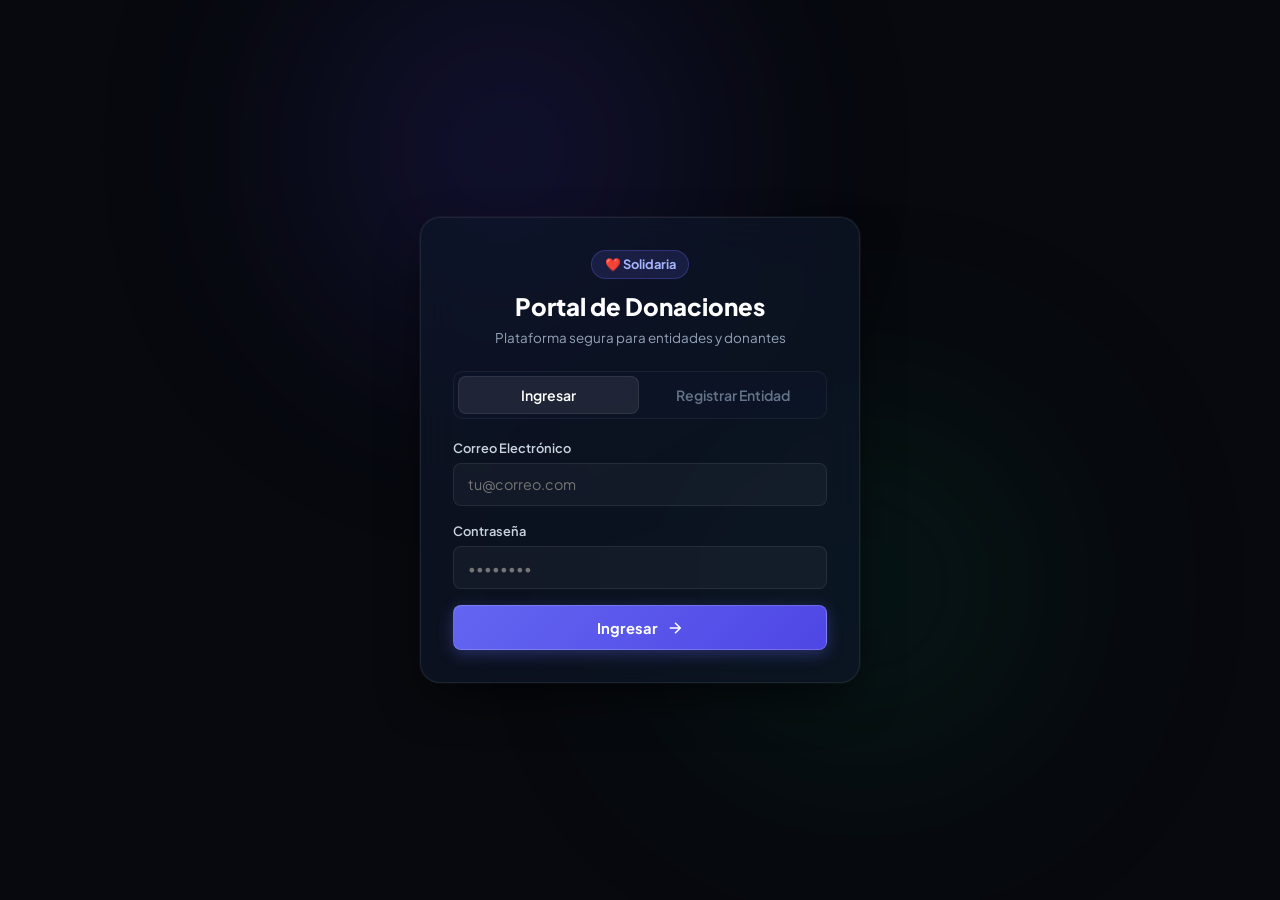
==== commit dcc85f96: "arreglos" ====
--- a/static/index.html
+++ b/static/index.html
@@ -3,11 +3,11 @@
 <head>
   <meta charset="UTF-8">
   <meta name="viewport" content="width=device-width, initial-scale=1.0">
-  <title>SOLIDARIA | Sistema Corporativo de Donaciones</title>
+  <title>Solidaria | Gestión de Donaciones</title>
   <link rel="stylesheet" href="/static/styles.css">
   <link rel="preconnect" href="https://fonts.googleapis.com">
   <link rel="preconnect" href="https://fonts.gstatic.com" crossorigin>
-  <link href="https://fonts.googleapis.com/css2?family=Plus+Jakarta+Sans:wght@300;400;500;600;700;800&family=JetBrains+Mono:wght@400;500;600;700&display=swap" rel="stylesheet">
+  <link href="https://fonts.googleapis.com/css2?family=Plus+Jakarta+Sans:wght@300;400;500;600;700;800&family=JetBrains+Mono:wght@400;500;600&display=swap" rel="stylesheet">
 </head>
 <body class="dark-theme">
 
@@ -17,75 +17,62 @@
   <section id="login-view" class="auth-view-container">
     <div class="glass-card auth-card">
       <div class="brand-header">
-        <div class="corp-top-badge">
-          <span class="corp-dot"></span>
-          <span>SISTEMA INTEGRAL DE DONACIONES &bull; SEGURIDAD TLS 1.3</span>
-        </div>
-        <div class="brand-corp-logo">
-          <div class="corp-icon-box">
-            <svg width="24" height="24" viewBox="0 0 24 24" fill="none" stroke="currentColor" stroke-width="2.2" stroke-linecap="round" stroke-linejoin="round">
-              <path d="M12 2L2 7l10 5 10-5-10-5zM2 17l10 5 10-5M2 12l10 5 10-5"/>
-            </svg>
-          </div>
-          <h1 class="brand-title">SOLIDARIA ENTERPRISE</h1>
-        </div>
-        <p class="brand-subtitle">Plataforma Institucional de Recaudación y Cumplimiento Fiscal</p>
+        <div class="brand-badge">❤️ Solidaria</div>
+        <h1 class="brand-title">Portal de Donaciones</h1>
+        <p class="brand-subtitle">Plataforma segura para entidades y donantes</p>
       </div>
 
       <div class="glass-tabs">
         <button id="tab-login-btn" class="glass-tab-btn active" onclick="switchAuthTab('login')">
-          Iniciar Sesión
+          Ingresar
         </button>
         <button id="tab-register-btn" class="glass-tab-btn" onclick="switchAuthTab('register')">
-          Registro Institucional
+          Registrar Entidad
         </button>
       </div>
 
       <form id="form-login" onsubmit="handleLoginSubmit(event)">
         <div class="form-group">
-          <label for="login-email">Correo Corporativo / Usuario</label>
-          <input type="email" id="login-email" class="glass-input" placeholder="nombre@empresa.com" required>
-        </div>
-
-        <div class="form-group">
-          <label for="login-password">Contraseña de Seguridad</label>
+          <label for="login-email">Correo Electrónico</label>
+          <input type="email" id="login-email" class="glass-input" placeholder="tu@correo.com" required>
+        </div>
+
+        <div class="form-group">
+          <label for="login-password">Contraseña</label>
           <input type="password" id="login-password" class="glass-input" placeholder="••••••••" required>
         </div>
 
         <button type="submit" id="btn-submit-login" class="btn-primary-glass">
-          <span>Acceder al Sistema</span>
+          <span>Ingresar</span>
           <svg width="18" height="18" viewBox="0 0 24 24" fill="none" stroke="currentColor" stroke-width="2"><path d="M5 12h14M12 5l7 7-7 7"/></svg>
         </button>
       </form>
 
       <form id="form-register" class="hidden" onsubmit="handleRegisterSubmit(event)">
         <div class="form-group">
-          <label for="reg-legal-name">Razón Social / Denominación Legal *</label>
-          <input type="text" id="reg-legal-name" class="glass-input" placeholder="Nombre oficial según cédula fiscal" required>
-        </div>
-
-        <div class="form-group">
-          <label for="reg-rfc">Registro Federal de Contribuyentes (RFC) *</label>
+          <label for="reg-legal-name">Razón Social o Nombre Legal *</label>
+          <input type="text" id="reg-legal-name" class="glass-input" placeholder="Nombre de la organización" required>
+        </div>
+
+        <div class="form-group">
+          <label for="reg-rfc">RFC de la Organización *</label>
           <input type="text" id="reg-rfc" class="glass-input uppercase-input font-mono" placeholder="GOMR820512A12 o FDS850101XYZ" maxlength="13" required>
-          <span class="field-hint">Obligatorio: 12 caracteres (persona moral) o 13 (persona física).</span>
-        </div>
-
-        <div class="form-group">
-          <label>Clasificación de Persona Moral *</label>
+        </div>
+
+        <div class="form-group">
+          <label>Tipo de Entidad *</label>
           <div class="entity-type-selector">
             <label class="entity-radio-card active">
               <input type="radio" name="reg_entity_type" value="EMPRESA DONANTE" checked onchange="updateEntitySelection(this)">
               <div class="radio-card-content">
-                <svg width="20" height="20" viewBox="0 0 24 24" fill="none" stroke="currentColor" stroke-width="2"><rect x="4" y="2" width="16" height="20" rx="2" ry="2"/><path d="M9 22v-4h6v4M8 6h.01M16 6h.01M12 6h.01M12 10h.01M12 14h.01M16 10h.01M16 14h.01M8 10h.01M8 14h.01"/></svg>
-                <span class="card-title">Empresa Donante</span>
+                <span class="card-title">🏢 Empresa Donante</span>
               </div>
             </label>
 
             <label class="entity-radio-card">
               <input type="radio" name="reg_entity_type" value="ORGANIZACION_SOCIAL" onchange="updateEntitySelection(this)">
               <div class="radio-card-content">
-                <svg width="20" height="20" viewBox="0 0 24 24" fill="none" stroke="currentColor" stroke-width="2"><path d="M17 21v-2a4 4 0 0 0-4-4H5a4 4 0 0 0-4 4v2"/><circle cx="9" cy="7" r="4"/><path d="M23 21v-2a4 4 0 0 0-3-3.87"/><path d="M16 3.13a4 4 0 0 1 0 7.75"/></svg>
-                <span class="card-title">Organización Social</span>
+                <span class="card-title">🤝 Organización Social</span>
               </div>
             </label>
           </div>
@@ -93,11 +80,11 @@
 
         <div class="form-row-2">
           <div class="form-group">
-            <label for="reg-name">Representante Autorizado *</label>
-            <input type="text" id="reg-name" class="glass-input" placeholder="Nombre completo" required>
+            <label for="reg-name">Nombre Representante *</label>
+            <input type="text" id="reg-name" class="glass-input" placeholder="Tu nombre" required>
           </div>
           <div class="form-group">
-            <label for="reg-role">Perfil Operativo *</label>
+            <label for="reg-role">Rol *</label>
             <select id="reg-role" class="glass-select">
               <option value="DONANTE" selected>DONANTE</option>
               <option value="BENEFICIARIO">BENEFICIARIO</option>
@@ -106,17 +93,17 @@
         </div>
 
         <div class="form-group">
-          <label for="reg-email">Correo Corporativo *</label>
-          <input type="email" id="reg-email" class="glass-input" placeholder="contacto@empresa.com" required>
-        </div>
-
-        <div class="form-group">
-          <label for="reg-password">Contraseña Corporativa (mínimo 6 caracteres) *</label>
+          <label for="reg-email">Correo Electrónico *</label>
+          <input type="email" id="reg-email" class="glass-input" placeholder="correo@organizacion.org" required>
+        </div>
+
+        <div class="form-group">
+          <label for="reg-password">Contraseña (mínimo 6 caracteres) *</label>
           <input type="password" id="reg-password" class="glass-input" minlength="6" placeholder="••••••••" required>
         </div>
 
         <button type="submit" id="btn-submit-register" class="btn-primary-glass">
-          <span>Registrar Entidad</span>
+          <span>Registrar Cuenta</span>
           <svg width="18" height="18" viewBox="0 0 24 24" fill="none" stroke="currentColor" stroke-width="2"><path d="M5 12h14M12 5l7 7-7 7"/></svg>
         </button>
       </form>
@@ -130,36 +117,24 @@
     <header class="glass-navbar">
       <div class="nav-container">
         <div class="nav-brand">
-          <div class="brand-symbol-corp">
-            <svg width="22" height="22" viewBox="0 0 24 24" fill="none" stroke="currentColor" stroke-width="2.2" stroke-linecap="round" stroke-linejoin="round">
-              <path d="M12 2L2 7l10 5 10-5-10-5zM2 17l10 5 10-5M2 12l10 5 10-5"/>
-            </svg>
-          </div>
+          <span class="brand-symbol">❤️</span>
           <div class="brand-text">
-            <strong>SOLIDARIA</strong>
-            <span class="brand-corp-tag">Enterprise Gov & Tax Compliance</span>
+            <strong>Solidaria</strong>
           </div>
         </div>
 
         <nav class="nav-links">
-          <button class="nav-link-btn active" onclick="scrollToSection('donar')">
-            <svg width="15" height="15" viewBox="0 0 24 24" fill="none" stroke="currentColor" stroke-width="2"><path d="M12 1v22M17 5H9.5a3.5 3.5 0 0 0 0 7h5a3.5 3.5 0 0 1 0 7H6"/></svg>
-            <span>Aportaciones</span>
-          </button>
-          <button class="nav-link-btn" onclick="openMyDonationsModal()">
-            <svg width="15" height="15" viewBox="0 0 24 24" fill="none" stroke="currentColor" stroke-width="2"><path d="M14 2H6a2 2 0 0 0-2 2v16a2 2 0 0 0 2 2h12a2 2 0 0 0 2-2V8z"/><polyline points="14 2 14 8 20 8"/></svg>
-            <span>Mis Registros</span>
-          </button>
+          <button class="nav-link-btn active" onclick="scrollToSection('donar')">Donar</button>
+          <button class="nav-link-btn" onclick="openMyDonationsModal()">Mis Donaciones</button>
           <button id="btn-nav-admin" class="nav-link-btn admin-link-btn hidden" onclick="openAdminPanelModal()">
-            <svg width="15" height="15" viewBox="0 0 24 24" fill="none" stroke="currentColor" stroke-width="2"><path d="M12 22s8-4 8-10V5l-8-3-8 3v7c0 6 8 10 8 10z"/></svg>
-            <span>Consola de Auditoría</span>
+            👑 Panel Admin
           </button>
         </nav>
 
         <div id="user-session-widget" class="session-widget">
           <button id="user-avatar-btn" class="session-user-btn" onclick="toggleUserDropdown()" aria-label="Menú de usuario">
             <div class="avatar-ring">
-              <span id="user-initials">DR</span>
+              <span id="user-initials">U</span>
             </div>
             <div class="user-meta-text">
               <span id="user-display-name" class="user-name">Donante registrado</span>
@@ -170,30 +145,26 @@
 
           <div id="user-dropdown" class="glass-popover hidden">
             <div class="popover-profile">
-              <div class="popover-badge-corp">SESIÓN INSTITUCIONAL ACTIVA</div>
-              <strong id="dropdown-full-name">Donante registrado</strong>
-              <small id="dropdown-email">contacto@organizacion.org</small>
+              <strong id="dropdown-full-name">Nombre</strong>
+              <small id="dropdown-email">correo@organizacion.org</small>
               <div class="popover-meta-row">
                 <span id="dropdown-role-pill" class="pill-role">DONANTE</span>
                 <span id="dropdown-status-pill" class="pill-status">ACTIVO</span>
               </div>
               <div class="popover-entity-row">
-                <small>RFC FISCAL: <code id="dropdown-rfc" class="font-mono">-</code></small>
+                <small>RFC: <code id="dropdown-rfc" class="font-mono">-</code></small>
               </div>
             </div>
             <div class="popover-separator"></div>
             <button class="popover-menu-item" onclick="openMyDonationsModal()">
-              <svg width="16" height="16" viewBox="0 0 24 24" fill="none" stroke="currentColor" stroke-width="2"><path d="M14 2H6a2 2 0 0 0-2 2v16a2 2 0 0 0 2 2h12a2 2 0 0 0 2-2V8z"/><polyline points="14 2 14 8 20 8"/></svg>
-              <span>Libro de Donaciones</span>
+              📋 Mis Donaciones
             </button>
             <button id="btn-admin-panel" class="popover-menu-item admin-item hidden" onclick="openAdminPanelModal()">
-              <svg width="16" height="16" viewBox="0 0 24 24" fill="none" stroke="currentColor" stroke-width="2"><path d="M12 22s8-4 8-10V5l-8-3-8 3v7c0 6 8 10 8 10z"/></svg>
-              <span>Consola Administrativa</span>
+              👑 Panel Administrativo
             </button>
             <div class="popover-separator"></div>
             <button class="popover-menu-item danger-item" onclick="logout()">
-              <svg width="16" height="16" viewBox="0 0 24 24" fill="none" stroke="currentColor" stroke-width="2"><path d="M9 21H5a2 2 0 0 1-2-2V5a2 2 0 0 1 2-2h4M16 17l5-5-5-5M21 12H9"/></svg>
-              <span>Cerrar Sesión</span>
+              🚪 Cerrar Sesión
             </button>
           </div>
         </div>
@@ -201,176 +172,121 @@
     </header>
 
     <main class="main-content" id="donar">
-      <div class="kpi-dashboard-grid">
-        <section class="glass-card kpi-card">
-          <div class="kpi-header">
-            <span class="kpi-label">FONDO TOTAL RECAUDADO</span>
-            <span class="kpi-tag success">OBJETIVO ACTIVO</span>
-          </div>
-          <div class="kpi-value-row">
-            <strong id="stat-total" class="kpi-highlight">$0.00</strong>
-            <span class="kpi-subtext">Meta Institucional: $5,000.00 USD</span>
-          </div>
-          <div class="glass-progress-bar">
-            <div id="progress-bar-fill" class="glass-progress-fill" style="width: 0%"></div>
-          </div>
-        </section>
-
-        <section class="glass-card kpi-card">
-          <div class="kpi-header">
-            <span class="kpi-label">TRANSACCIONES AUDITADAS</span>
-            <span class="kpi-tag neutral">REGISTRO INMUTABLE</span>
-          </div>
-          <div class="kpi-value-row">
-            <strong id="stat-count" class="kpi-highlight">0</strong>
-            <span class="kpi-subtext">Aportaciones registradas en sistema</span>
-          </div>
-          <div class="kpi-compliance-note">
-            <span class="corp-dot"></span>
-            <span>Trazabilidad RNF02 100% garantizada</span>
-          </div>
-        </section>
-
-        <section class="glass-card kpi-card">
-          <div class="kpi-header">
-            <span class="kpi-label">ESTÁNDAR DE SEGURIDAD</span>
-            <span class="kpi-tag success">CONFORME OWASP</span>
-          </div>
-          <div class="kpi-value-row">
-            <strong class="kpi-highlight-sm font-mono">SHA-256 + JWT</strong>
-            <span class="kpi-subtext">Políticas RBAC / Control Anti-Fuerza Bruta</span>
-          </div>
-          <div class="kpi-compliance-note">
-            <span class="corp-dot"></span>
-            <span>Validación Fiscal SAT / Cédula RFC</span>
-          </div>
-        </section>
-      </div>
+      <section class="glass-card progress-card">
+        <div class="progress-header">
+          <div>
+            <span class="progress-eyebrow">Meta de Recaudación</span>
+            <div class="progress-figure-row">
+              <strong id="stat-total" class="stat-highlight">$0.00</strong>
+              <span class="stat-target">de $5,000.00 USD</span>
+            </div>
+          </div>
+          <div class="donations-count-badge">
+            <span id="stat-count">0</span> donaciones
+          </div>
+        </div>
+        <div class="glass-progress-bar">
+          <div id="progress-bar-fill" class="glass-progress-fill" style="width: 0%"></div>
+        </div>
+      </section>
 
       <section class="glass-card donation-card">
         <div class="donor-context-banner">
           <div class="context-info">
-            <span class="context-eyebrow">Entidad Emisora:</span>
+            <span class="context-eyebrow">Donando como:</span>
             <strong id="banner-user-name">Donante registrado</strong>
-            <span id="banner-entity-info" class="entity-badge">ENTIDAD REGISTRADA</span>
+            <span id="banner-entity-info" class="entity-badge">Entidad</span>
           </div>
           <div class="context-email">
-            <span class="corp-compliance-badge">VERIFICACIÓN SAT</span>
             <span id="banner-user-rfc" class="font-mono text-neon">RFC: -</span>
           </div>
         </div>
 
         <form id="donation-form" onsubmit="handleDonationSubmit(event)">
           <div class="form-section">
-            <label class="form-section-title">
-              <span class="step-num">1</span>
-              <span>Seleccione el Programa Institucional Destino</span>
-            </label>
+            <label class="form-section-title">1. Selecciona la Causa</label>
             <input type="hidden" id="selected-cause-input" value="Educación para Niños">
             <div class="causes-grid">
               <div class="cause-card active" data-cause="Educación para Niños">
-                <div class="cause-corp-icon">
-                  <svg width="22" height="22" viewBox="0 0 24 24" fill="none" stroke="currentColor" stroke-width="2"><path d="M22 10v6M2 10l10-5 10 5-10 5z"/><path d="M6 12v5c3 3 9 3 12 0v-5"/></svg>
-                </div>
+                <span class="cause-icon">📚</span>
                 <div class="cause-details">
                   <strong>Educación para Niños</strong>
-                  <small>Becas de excelencia y equipamiento</small>
+                  <small>Becas y útiles escolares</small>
                 </div>
               </div>
 
               <div class="cause-card" data-cause="Refugio Animal">
-                <div class="cause-corp-icon">
-                  <svg width="22" height="22" viewBox="0 0 24 24" fill="none" stroke="currentColor" stroke-width="2"><path d="M12 22s8-4 8-10V5l-8-3-8 3v7c0 6 8 10 8 10z"/><path d="M9 12l2 2 4-4"/></svg>
-                </div>
+                <span class="cause-icon">🐾</span>
                 <div class="cause-details">
                   <strong>Refugio Animal</strong>
-                  <small>Rescate y asistencia veterinaria</small>
+                  <small>Rescate y alimentación</small>
                 </div>
               </div>
 
               <div class="cause-card" data-cause="Reforestación y Clima">
-                <div class="cause-corp-icon">
-                  <svg width="22" height="22" viewBox="0 0 24 24" fill="none" stroke="currentColor" stroke-width="2"><path d="M12 2L7 12h10l-5-10z"/><path d="M12 12v10"/><path d="M5 22h14"/></svg>
-                </div>
+                <span class="cause-icon">🌱</span>
                 <div class="cause-details">
-                  <strong>Reforestación y Clima</strong>
-                  <small>Mitigación de huella de carbono</small>
+                  <strong>Reforestación</strong>
+                  <small>Siembra de árboles</small>
                 </div>
               </div>
 
               <div class="cause-card" data-cause="Comedores Comunitarios">
-                <div class="cause-corp-icon">
-                  <svg width="22" height="22" viewBox="0 0 24 24" fill="none" stroke="currentColor" stroke-width="2"><path d="M18 8h1a4 4 0 0 1 0 8h-1M2 8h16v9a4 4 0 0 1-4 4H6a4 4 0 0 1-4-4V8zM6 1v3M10 1v3M14 1v3"/></svg>
-                </div>
+                <span class="cause-icon">🍲</span>
                 <div class="cause-details">
                   <strong>Comedores Comunitarios</strong>
-                  <small>Seguridad alimentaria comunitaria</small>
+                  <small>Alimentos diarios</small>
                 </div>
               </div>
             </div>
           </div>
 
           <div class="form-section">
-            <label class="form-section-title">
-              <span class="step-num">2</span>
-              <span>Importe de la Aportación (USD)</span>
-            </label>
+            <label class="form-section-title">2. Elige el Monto</label>
             <div class="amounts-grid">
-              <button type="button" class="amount-pill" data-val="10">$10.00</button>
-              <button type="button" class="amount-pill active" data-val="25">$25.00</button>
-              <button type="button" class="amount-pill" data-val="50">$50.00</button>
-              <button type="button" class="amount-pill" data-val="100">$100.00</button>
+              <button type="button" class="amount-pill" data-val="10">$10</button>
+              <button type="button" class="amount-pill active" data-val="25">$25</button>
+              <button type="button" class="amount-pill" data-val="50">$50</button>
+              <button type="button" class="amount-pill" data-val="100">$100</button>
             </div>
             <div class="custom-amount-input-box">
               <span class="currency-prefix">$</span>
-              <input type="number" id="custom-amount-input" class="custom-amount-field" min="1" step="any" value="25" placeholder="Monto personalizado">
+              <input type="number" id="custom-amount-input" class="custom-amount-field" min="1" step="any" value="25" placeholder="Otro monto">
               <span class="currency-suffix">USD</span>
             </div>
           </div>
 
           <div class="form-section">
-            <label class="form-section-title">
-              <span class="step-num">3</span>
-              <span>Modalidad de Pago Corporativo</span>
-            </label>
+            <label class="form-section-title">3. Método de Pago</label>
             <div class="payment-grid">
               <label class="payment-card active">
                 <input type="radio" name="payment_method" value="tarjeta" checked>
-                <div class="payment-card-content">
-                  <svg width="20" height="20" viewBox="0 0 24 24" fill="none" stroke="currentColor" stroke-width="2"><rect x="1" y="4" width="22" height="16" rx="2" ry="2"/><line x1="1" y1="10" x2="23" y2="10"/></svg>
-                  <span>Tarjeta Corporativa</span>
-                </div>
+                <span>💳 Tarjeta</span>
               </label>
               <label class="payment-card">
                 <input type="radio" name="payment_method" value="paypal">
-                <div class="payment-card-content">
-                  <svg width="20" height="20" viewBox="0 0 24 24" fill="none" stroke="currentColor" stroke-width="2"><path d="M7 14h10l2-8H5l2 8z"/><path d="M7 14l-2 7h5l1-4h3a5 5 0 0 0 5-5"/></svg>
-                  <span>PayPal Enterprise</span>
-                </div>
+                <span>🅿️ PayPal</span>
               </label>
               <label class="payment-card">
                 <input type="radio" name="payment_method" value="transferencia">
-                <div class="payment-card-content">
-                  <svg width="20" height="20" viewBox="0 0 24 24" fill="none" stroke="currentColor" stroke-width="2"><path d="M3 21h18M3 10h18M5 10v11M19 10v11M9 10v11M15 10v11M12 2l10 5H2l10-5z"/></svg>
-                  <span>Transferencia SPEI</span>
-                </div>
+                <span>🏦 Transferencia</span>
               </label>
             </div>
 
             <div id="card-fields" class="simulated-card-glass">
               <div class="form-row-2">
                 <div>
-                  <label class="sub-label">Número de Tarjeta (Entorno Simulado)</label>
-                  <input type="text" class="glass-input-sm font-mono" value="•••• •••• •••• 4242" readonly>
+                  <label class="sub-label">Tarjeta Simulada</label>
+                  <input type="text" class="glass-input-sm" value="•••• •••• •••• 4242" readonly>
                 </div>
                 <div class="form-row-2">
                   <div>
-                    <label class="sub-label">Vigencia</label>
-                    <input type="text" class="glass-input-sm font-mono" value="12/28" readonly>
+                    <label class="sub-label">Vencimiento</label>
+                    <input type="text" class="glass-input-sm" value="12/28" readonly>
                   </div>
                   <div>
                     <label class="sub-label">CVC</label>
-                    <input type="text" class="glass-input-sm font-mono" value="888" readonly>
+                    <input type="text" class="glass-input-sm" value="888" readonly>
                   </div>
                 </div>
               </div>
@@ -380,24 +296,20 @@
           <div class="form-section">
             <label class="glass-checkbox">
               <input type="checkbox" id="tax-deductible-check" onchange="toggleRfcField()">
-              <span>Generar Comprobante Fiscal Deducible de Impuestos (CFDI / RFC)</span>
+              <span>Requiero Recibo Deducible de Impuestos (RFC)</span>
             </label>
             <div id="rfc-field-group" class="hidden" style="margin-top: 0.75rem;">
               <input type="text" id="donor-rfc" class="glass-input uppercase-input font-mono" placeholder="RFC Fiscal (ej. GOMR820512A12)" maxlength="13">
-              <span class="field-hint">Se incluirá en el registro inmutable de auditoría fiscal.</span>
             </div>
           </div>
 
           <div class="form-section">
-            <label class="form-section-title">
-              <span class="step-num">4</span>
-              <span>Referencia o Mensaje Institucional (Opcional)</span>
-            </label>
-            <input type="text" id="donation-message" class="glass-input" placeholder="Referencia interna de contabilidad o mensaje institucional...">
+            <label class="form-section-title">Mensaje de Apoyo (Opcional)</label>
+            <input type="text" id="donation-message" class="glass-input" placeholder="Mensaje de apoyo...">
           </div>
 
           <button type="submit" id="btn-donate-submit" class="btn-donate-glass">
-            <span>Completar Aportación de </span>
+            <span>Completar Donación de </span>
             <strong id="btn-donation-amount-text" class="btn-amount-strong">$25.00 USD</strong>
           </button>
         </form>
@@ -405,62 +317,54 @@
     </main>
 
     <footer class="app-footer">
-      <div class="footer-corp-row">
-        <span>SOLIDARIA &bull; Sistema de Gestión y Cumplimiento Fiscal de Donaciones</span>
-        <span>Estándar OWASP Top 10 &bull; Auditoría Criptográfica SHA-256</span>
-      </div>
+      <p>Solidaria &bull; Sistema de Gestión de Donaciones</p>
     </footer>
   </div>
 
   <div id="receipt-modal" class="modal-backdrop hidden">
     <div class="glass-card modal-box text-center">
-      <div class="success-icon-glow">
-        <svg width="32" height="32" viewBox="0 0 24 24" fill="none" stroke="currentColor" stroke-width="2.5"><path d="M20 6L9 17l-5-5"/></svg>
-      </div>
-      <h2 class="modal-title">Comprobante Digital de Donación</h2>
-      <p class="modal-subtitle">Aportación registrada satisfactoriamente en el libro mayor.</p>
+      <div class="success-icon-glow">✓</div>
+      <h2 class="modal-title">¡Donación Recibida!</h2>
+      <p class="modal-subtitle">Tu contribución ha sido registrada exitosamente.</p>
 
       <div class="receipt-summary-box">
         <div class="receipt-row">
-          <span>Identidad Donante:</span>
-          <strong id="rec-donor-name">Donante registrado</strong>
-        </div>
-        <div class="receipt-row">
-          <span>Correo Registrado:</span>
+          <span>Donante:</span>
+          <strong id="rec-donor-name">-</strong>
+        </div>
+        <div class="receipt-row">
+          <span>Correo:</span>
           <strong id="rec-donor-email">-</strong>
         </div>
         <div class="receipt-row">
-          <span>RFC de Facturación:</span>
+          <span>RFC Fiscal:</span>
           <strong id="rec-rfc" class="font-mono text-neon">-</strong>
         </div>
         <div class="receipt-row">
-          <span>Programa Asignado:</span>
+          <span>Causa:</span>
           <strong id="rec-cause">-</strong>
         </div>
         <div class="receipt-row">
-          <span>Monto Recaudado:</span>
+          <span>Monto:</span>
           <strong id="rec-amount" class="text-emerald-lg">-</strong>
         </div>
         <div class="receipt-row">
-          <span>Folio Fiscal Auditoría:</span>
+          <span>Folio:</span>
           <code id="rec-id" class="badge-mono">#00</code>
         </div>
       </div>
 
-      <button class="btn-primary-glass" onclick="closeReceiptModal()">Cerrar Comprobante</button>
+      <button class="btn-primary-glass" onclick="closeReceiptModal()">Aceptar</button>
     </div>
   </div>
 
   <div id="my-donations-modal" class="modal-backdrop hidden">
     <div class="glass-card modal-box modal-wide">
       <div class="modal-header">
-        <div class="modal-header-left">
-          <svg width="22" height="22" viewBox="0 0 24 24" fill="none" stroke="currentColor" stroke-width="2"><path d="M14 2H6a2 2 0 0 0-2 2v16a2 2 0 0 0 2 2h12a2 2 0 0 0 2-2V8z"/><polyline points="14 2 14 8 20 8"/></svg>
-          <h3>Historial Institucional de Donaciones</h3>
-        </div>
+        <h3>📋 Mis Donaciones</h3>
         <button class="btn-close-modal" onclick="closeMyDonationsModal()">&times;</button>
       </div>
-      <p class="modal-subtitle">Registro cronológico de aportaciones asociadas a la entidad.</p>
+      <p class="modal-subtitle">Historial personal de aportaciones.</p>
       <div id="donations-list-container" class="glass-table-container"></div>
     </div>
   </div>
@@ -469,12 +373,10 @@
     <div class="glass-card modal-box modal-extra-wide">
       <div class="modal-header">
         <div class="admin-header-title">
-          <div class="admin-shield-icon">
-            <svg width="24" height="24" viewBox="0 0 24 24" fill="none" stroke="currentColor" stroke-width="2"><path d="M12 22s8-4 8-10V5l-8-3-8 3v7c0 6 8 10 8 10z"/></svg>
-          </div>
+          <span class="admin-crown">👑</span>
           <div>
-            <h3>Consola Directiva y Auditoría Fiscal</h3>
-            <span class="admin-subtitle">Control de Acceso RBAC, Aprobación de RFC y Trazabilidad RNF02</span>
+            <h3>Panel de Administración</h3>
+            <span class="admin-subtitle">Gestión de Cuentas y Auditoría</span>
           </div>
         </div>
         <button class="btn-close-modal" onclick="closeAdminPanelModal()">&times;</button>
@@ -482,36 +384,36 @@
 
       <div class="admin-tabs-bar">
         <button id="tab-adm-pending" class="admin-tab-btn active" onclick="switchAdminSubTab('pending')">
-          Solicitudes RFC (<span id="admin-pending-count">0</span>)
+          ⏳ Solicitudes (<span id="admin-pending-count">0</span>)
         </button>
         <button id="tab-adm-users" class="admin-tab-btn" onclick="switchAdminSubTab('users')">
-          Directorio de Cuentas (<span id="admin-users-count">0</span>)
+          👥 Usuarios (<span id="admin-users-count">0</span>)
         </button>
         <button id="tab-adm-donations" class="admin-tab-btn" onclick="switchAdminSubTab('donations')">
-          Libro Mayor Donaciones (<span id="admin-donations-count">0</span>)
+          💰 Donaciones (<span id="admin-donations-count">0</span>)
         </button>
         <button id="tab-adm-audit" class="admin-tab-btn" onclick="switchAdminSubTab('audit')">
-          Registro de Auditoría
+          🛡️ Auditoría
         </button>
       </div>
 
       <div id="admin-pending-panel" class="admin-tab-content">
-        <p class="section-desc">Entidades con estado PENDIENTE esperando validación de RFC y aprobación de perfil.</p>
+        <p class="section-desc">Cuentas con estado PENDIENTE esperando validación.</p>
         <div id="admin-pending-container" class="glass-table-container"></div>
       </div>
 
       <div id="admin-users-panel" class="admin-tab-content hidden">
-        <p class="section-desc">Directorio general de entidades, representantes y estado de acceso.</p>
+        <p class="section-desc">Listado general de usuarios.</p>
         <div id="admin-users-container" class="glass-table-container"></div>
       </div>
 
       <div id="admin-donations-panel" class="admin-tab-content hidden">
-        <p class="section-desc">Registro centralizado de transacciones financieras con RFC fiscal asociado.</p>
+        <p class="section-desc">Historial global de donaciones con RFC.</p>
         <div id="admin-donations-container" class="glass-table-container"></div>
       </div>
 
       <div id="admin-audit-panel" class="admin-tab-content hidden">
-        <p class="section-desc">Pistas de auditoría inmutables (RNF02): autenticación, bloqueo por fuerza bruta y cambios de estado.</p>
+        <p class="section-desc">Registro inmutable de actividades y accesos.</p>
         <div id="admin-audit-container" class="glass-table-container"></div>
       </div>
     </div>
@@ -519,15 +421,13 @@
 
   <div id="pending-alert-modal" class="modal-backdrop hidden">
     <div class="glass-card modal-box text-center">
-      <div class="pending-icon-glow">
-        <svg width="30" height="30" viewBox="0 0 24 24" fill="none" stroke="currentColor" stroke-width="2"><circle cx="12" cy="12" r="10"/><polyline points="12 6 12 12 16 14"/></svg>
-      </div>
-      <h2 class="modal-title">Cuenta Institucional en Revisión</h2>
+      <div class="pending-icon-glow">⏳</div>
+      <h2 class="modal-title">Cuenta en Revisión</h2>
       <div class="pending-badge-row">
-        <span class="status-pill status-pending">ESTADO: PENDIENTE DE APROBACIÓN</span>
+        <span class="status-pill status-pending">ESTADO: PENDIENTE</span>
       </div>
       <p class="pending-explain">
-        Tu registro ha sido enviado exitosamente. Un administrador verificará la constancia RFC y los datos de la entidad para habilitar el acceso a recursos protegidos.
+        Tu registro ha sido enviado con éxito. Un administrador revisará tu RFC y datos de la organización para activar tu acceso.
       </p>
       <button class="btn-primary-glass" onclick="closePendingAlertModal()">Entendido</button>
     </div>
--- a/static/styles.css
+++ b/static/styles.css
@@ -1,28 +1,21 @@
 :root {
   --font-sans: 'Plus Jakarta Sans', -apple-system, BlinkMacSystemFont, "Segoe UI", Roboto, sans-serif;
   --font-mono: 'JetBrains Mono', monospace;
-  --bg-dark: #080c14;
-  --bg-surface: rgba(15, 23, 42, 0.75);
-  --glass-border: rgba(148, 163, 184, 0.14);
-  --glass-border-subtle: rgba(255, 255, 255, 0.06);
+  --bg-dark: #07090e;
+  --bg-surface: rgba(15, 23, 42, 0.65);
+  --glass-border: rgba(255, 255, 255, 0.08);
   --text-primary: #f8fafc;
   --text-secondary: #94a3b8;
   --text-muted: #64748b;
   --text-light: #cbd5e1;
-  --corp-blue: #2563eb;
-  --corp-blue-light: #3b82f6;
-  --corp-blue-glow: rgba(37, 99, 235, 0.28);
-  --corp-navy: #1e293b;
+  --indigo-core: #6366f1;
+  --indigo-glow: rgba(99, 102, 241, 0.3);
   --emerald-core: #10b981;
-  --emerald-glow: rgba(16, 185, 129, 0.25);
-  --amber-core: #f59e0b;
   --glass-blur: blur(20px);
-  --shadow-glass: 0 20px 50px -12px rgba(0, 0, 0, 0.75), 0 0 1px 1px rgba(255, 255, 255, 0.06);
-  --shadow-card: 0 4px 20px -2px rgba(0, 0, 0, 0.5);
-  --radius-xs: 4px;
+  --shadow-glass: 0 20px 50px -12px rgba(0, 0, 0, 0.7), 0 0 1px 1px rgba(255, 255, 255, 0.05);
   --radius-sm: 8px;
-  --radius-md: 12px;
-  --radius-lg: 16px;
+  --radius-md: 14px;
+  --radius-lg: 20px;
 }
 
 * {
@@ -52,39 +45,39 @@
 
 .text-neon {
   color: #38bdf8;
-  text-shadow: 0 0 8px rgba(56, 189, 248, 0.35);
+  text-shadow: 0 0 8px rgba(56, 189, 248, 0.4);
 }
 
 .text-emerald-lg {
   color: #34d399;
   font-size: 1.25rem;
   font-weight: 800;
-  text-shadow: 0 0 10px rgba(52, 211, 153, 0.25);
+  text-shadow: 0 0 10px rgba(52, 211, 153, 0.3);
 }
 
 .ambient-glow {
   position: fixed;
   border-radius: 50%;
-  filter: blur(140px);
+  filter: blur(120px);
   pointer-events: none;
   z-index: 0;
-  opacity: 0.28;
+  opacity: 0.35;
 }
 
 .glow-1 {
-  width: 600px;
-  height: 600px;
-  top: -120px;
-  left: 15%;
-  background: radial-gradient(circle, #1e3a8a 0%, transparent 70%);
-}
-
-.glow-2 {
   width: 500px;
   height: 500px;
-  bottom: 5%;
-  right: 10%;
-  background: radial-gradient(circle, #064e3b 0%, transparent 70%);
+  top: -100px;
+  left: 20%;
+  background: radial-gradient(circle, #4338ca 0%, transparent 70%);
+}
+
+.glow-2 {
+  width: 450px;
+  height: 450px;
+  bottom: 10%;
+  right: 15%;
+  background: radial-gradient(circle, #065f46 0%, transparent 70%);
 }
 
 .glass-card {
@@ -96,11 +89,11 @@
   box-shadow: var(--shadow-glass);
   position: relative;
   z-index: 1;
-  transition: border-color 0.25s ease, box-shadow 0.25s ease;
+  transition: border-color 0.3s ease, box-shadow 0.3s ease;
 }
 
 .glass-card:hover {
-  border-color: rgba(148, 163, 184, 0.24);
+  border-color: rgba(255, 255, 255, 0.12);
 }
 
 .auth-view-container {
@@ -108,160 +101,115 @@
   display: flex;
   align-items: center;
   justify-content: center;
-  padding: 2.5rem 1.25rem;
+  padding: 2rem 1.25rem;
   position: relative;
   z-index: 2;
 }
 
 .auth-card {
   width: 100%;
-  max-width: 480px;
-  padding: 2.25rem;
-  border-radius: var(--radius-lg);
-  animation: floatAppear 0.3s cubic-bezier(0.16, 1, 0.3, 1);
+  max-width: 440px;
+  padding: 2rem;
+  animation: floatAppear 0.3s ease-out;
 }
 
 @keyframes floatAppear {
-  from { opacity: 0; transform: translateY(14px); }
+  from { opacity: 0; transform: translateY(12px); }
   to { opacity: 1; transform: translateY(0); }
 }
 
 .brand-header {
   text-align: center;
-  margin-bottom: 1.6rem;
-}
-
-.corp-top-badge {
-  display: inline-flex;
-  align-items: center;
-  gap: 0.45rem;
-  font-size: 0.68rem;
-  font-weight: 700;
-  letter-spacing: 0.08em;
-  text-transform: uppercase;
-  color: #93c5fd;
-  background: rgba(37, 99, 235, 0.12);
-  border: 1px solid rgba(37, 99, 235, 0.28);
-  padding: 0.3rem 0.8rem;
+  margin-bottom: 1.4rem;
+}
+
+.brand-badge {
+  display: inline-block;
+  font-size: 0.8rem;
+  font-weight: 700;
+  color: #a5b4fc;
+  background: rgba(99, 102, 241, 0.15);
+  border: 1px solid rgba(99, 102, 241, 0.3);
+  padding: 0.25rem 0.8rem;
   border-radius: 999px;
-  margin-bottom: 0.85rem;
-}
-
-.corp-dot {
-  width: 6px;
-  height: 6px;
-  background: #38bdf8;
-  border-radius: 50%;
-  box-shadow: 0 0 6px #38bdf8;
-  display: inline-block;
-}
-
-.brand-corp-logo {
-  display: flex;
-  align-items: center;
-  justify-content: center;
-  gap: 0.65rem;
-  margin-bottom: 0.35rem;
-}
-
-.corp-icon-box {
-  width: 38px;
-  height: 38px;
-  background: linear-gradient(135deg, #1e3a8a 0%, #2563eb 100%);
-  border: 1px solid rgba(255, 255, 255, 0.15);
-  border-radius: var(--radius-sm);
-  display: flex;
-  align-items: center;
-  justify-content: center;
-  color: #ffffff;
-  box-shadow: 0 4px 12px rgba(37, 99, 235, 0.35);
+  margin-bottom: 0.6rem;
 }
 
 .brand-title {
-  font-size: 1.45rem;
+  font-size: 1.5rem;
   font-weight: 800;
-  letter-spacing: -0.02em;
   color: #ffffff;
 }
 
 .brand-subtitle {
   font-size: 0.84rem;
   color: var(--text-secondary);
-  line-height: 1.45;
+  margin-top: 0.25rem;
 }
 
 .glass-tabs {
   display: flex;
-  background: rgba(15, 23, 42, 0.7);
-  border: 1px solid var(--glass-border);
+  background: rgba(15, 23, 42, 0.5);
+  border: 1px solid rgba(255, 255, 255, 0.06);
   border-radius: 10px;
-  padding: 0.3rem;
-  margin-bottom: 1.4rem;
-  gap: 0.3rem;
+  padding: 0.25rem;
+  margin-bottom: 1.25rem;
+  gap: 0.25rem;
 }
 
 .glass-tab-btn {
   flex: 1;
-  padding: 0.6rem 0.5rem;
+  padding: 0.55rem 0.5rem;
   background: transparent;
   border: none;
   font-family: inherit;
-  font-size: 0.86rem;
+  font-size: 0.88rem;
   font-weight: 600;
-  color: var(--text-secondary);
-  border-radius: 7px;
+  color: var(--text-muted);
+  border-radius: 8px;
   cursor: pointer;
   transition: all 0.2s ease;
 }
 
 .glass-tab-btn:hover {
-  color: #ffffff;
+  color: var(--text-primary);
 }
 
 .glass-tab-btn.active {
-  background: rgba(37, 99, 235, 0.2);
-  color: #ffffff;
-  border: 1px solid rgba(59, 130, 246, 0.35);
-  box-shadow: 0 2px 8px rgba(0, 0, 0, 0.25);
+  background: rgba(255, 255, 255, 0.08);
+  color: #ffffff;
+  border: 1px solid rgba(255, 255, 255, 0.08);
 }
 
 .form-group {
-  margin-bottom: 1.1rem;
+  margin-bottom: 1rem;
 }
 
 .form-group label {
   display: block;
-  font-size: 0.78rem;
+  font-size: 0.8rem;
   font-weight: 600;
-  letter-spacing: 0.02em;
   color: var(--text-light);
-  margin-bottom: 0.4rem;
-}
-
-.field-hint {
-  display: block;
-  font-size: 0.7rem;
-  color: var(--text-muted);
-  margin-top: 0.3rem;
+  margin-bottom: 0.35rem;
 }
 
 .glass-input, .glass-select {
   width: 100%;
-  padding: 0.75rem 0.95rem;
-  background: rgba(15, 23, 42, 0.6);
+  padding: 0.7rem 0.9rem;
+  background: rgba(255, 255, 255, 0.035);
   border: 1px solid var(--glass-border);
   border-radius: var(--radius-sm);
   color: var(--text-primary);
   font-family: inherit;
-  font-size: 0.88rem;
+  font-size: 0.9rem;
   outline: none;
   transition: all 0.2s ease;
 }
 
 .glass-input:focus, .glass-select:focus {
-  border-color: var(--corp-blue-light);
-  background: rgba(15, 23, 42, 0.85);
-  box-shadow: 0 0 0 3px var(--corp-blue-glow);
+  border-color: var(--indigo-core);
+  background: rgba(255, 255, 255, 0.06);
+  box-shadow: 0 0 0 3px var(--indigo-glow);
 }
 
 .glass-select {
@@ -275,27 +223,27 @@
 
 .uppercase-input {
   text-transform: uppercase;
-  letter-spacing: 0.08em;
+  letter-spacing: 0.06em;
 }
 
 .form-row-2 {
   display: grid;
   grid-template-columns: 1fr 1fr;
-  gap: 0.85rem;
+  gap: 0.75rem;
 }
 
 .entity-type-selector {
   display: grid;
   grid-template-columns: 1fr 1fr;
-  gap: 0.75rem;
+  gap: 0.6rem;
 }
 
 .entity-radio-card {
   display: flex;
   align-items: center;
   justify-content: center;
-  padding: 0.75rem 0.6rem;
-  background: rgba(15, 23, 42, 0.5);
+  padding: 0.65rem 0.5rem;
+  background: rgba(255, 255, 255, 0.025);
   border: 1.5px solid var(--glass-border);
   border-radius: var(--radius-sm);
   cursor: pointer;
@@ -307,19 +255,13 @@
 }
 
 .entity-radio-card:hover {
-  border-color: rgba(148, 163, 184, 0.28);
+  border-color: rgba(255, 255, 255, 0.15);
 }
 
 .entity-radio-card.active {
-  border-color: var(--corp-blue-light);
-  background: rgba(37, 99, 235, 0.14);
-  box-shadow: 0 0 12px var(--corp-blue-glow);
-}
-
-.radio-card-content {
-  display: flex;
-  align-items: center;
-  gap: 0.5rem;
+  border-color: var(--indigo-core);
+  background: rgba(99, 102, 241, 0.12);
+  box-shadow: 0 0 12px var(--indigo-glow);
 }
 
 .card-title {
@@ -334,23 +276,22 @@
   align-items: center;
   justify-content: center;
   gap: 0.5rem;
-  padding: 0.85rem 1.35rem;
-  background: linear-gradient(135deg, #2563eb 0%, #1d4ed8 100%);
-  color: #ffffff;
-  border: 1px solid rgba(255, 255, 255, 0.15);
+  padding: 0.8rem 1.25rem;
+  background: linear-gradient(135deg, #6366f1 0%, #4f46e5 100%);
+  color: #ffffff;
+  border: 1px solid rgba(255, 255, 255, 0.18);
   border-radius: var(--radius-sm);
   font-family: inherit;
   font-size: 0.92rem;
   font-weight: 700;
   cursor: pointer;
-  box-shadow: 0 4px 16px rgba(37, 99, 235, 0.4);
+  box-shadow: 0 4px 15px rgba(99, 102, 241, 0.35);
   transition: all 0.2s ease;
   margin-top: 0.5rem;
 }
 
 .btn-primary-glass:hover {
-  background: linear-gradient(135deg, #3b82f6 0%, #2563eb 100%);
-  box-shadow: 0 6px 20px rgba(37, 99, 235, 0.55);
+  box-shadow: 0 6px 20px rgba(99, 102, 241, 0.5);
   transform: translateY(-1px);
 }
 
@@ -362,7 +303,7 @@
   background: rgba(244, 63, 94, 0.12);
   border: 1px solid rgba(244, 63, 94, 0.35);
   color: #fca5a5;
-  padding: 0.8rem 1rem;
+  padding: 0.75rem 1rem;
   border-radius: var(--radius-sm);
   font-size: 0.82rem;
   margin-top: 1rem;
@@ -373,13 +314,12 @@
   background: rgba(16, 185, 129, 0.12);
   border: 1px solid rgba(16, 185, 129, 0.35);
   color: #6ee7b7;
-  padding: 0.85rem 1rem;
-  border-radius: var(--radius-sm);
-  font-size: 0.88rem;
+  padding: 0.75rem 1rem;
+  border-radius: var(--radius-sm);
+  font-size: 0.85rem;
   margin-top: 1rem;
   text-align: center;
-  font-weight: 600;
-  letter-spacing: 0.01em;
+  font-weight: 500;
 }
 
 .app-layout {
@@ -391,7 +331,7 @@
 }
 
 .glass-navbar {
-  background: rgba(8, 12, 20, 0.88);
+  background: rgba(11, 15, 25, 0.85);
   backdrop-filter: var(--glass-blur);
   -webkit-backdrop-filter: var(--glass-blur);
   border-bottom: 1px solid var(--glass-border);
@@ -401,9 +341,9 @@
 }
 
 .nav-container {
-  max-width: 1080px;
+  max-width: 960px;
   margin: 0 auto;
-  padding: 0.85rem 1.5rem;
+  padding: 0.75rem 1.25rem;
   display: flex;
   align-items: center;
   justify-content: space-between;
@@ -412,56 +352,31 @@
 .nav-brand {
   display: flex;
   align-items: center;
-  gap: 0.65rem;
-}
-
-.brand-symbol-corp {
-  width: 32px;
-  height: 32px;
-  background: linear-gradient(135deg, #1e3a8a 0%, #2563eb 100%);
-  border: 1px solid rgba(255, 255, 255, 0.14);
-  border-radius: var(--radius-xs);
-  display: flex;
-  align-items: center;
-  justify-content: center;
-  color: #ffffff;
-}
-
-.brand-text {
-  display: flex;
-  flex-direction: column;
+  gap: 0.5rem;
+}
+
+.brand-symbol {
+  font-size: 1.3rem;
 }
 
 .brand-text strong {
-  font-size: 1.05rem;
+  font-size: 1.1rem;
   font-weight: 800;
-  letter-spacing: 0.04em;
-  color: #ffffff;
-}
-
-.brand-corp-tag {
-  font-size: 0.62rem;
-  font-weight: 600;
-  text-transform: uppercase;
-  letter-spacing: 0.06em;
-  color: var(--text-muted);
+  color: #ffffff;
 }
 
 .nav-links {
   display: flex;
-  gap: 0.5rem;
+  gap: 0.4rem;
 }
 
 .nav-link-btn {
-  display: inline-flex;
-  align-items: center;
-  gap: 0.45rem;
   background: transparent;
   border: none;
-  padding: 0.5rem 0.85rem;
-  border-radius: var(--radius-sm);
+  padding: 0.45rem 0.8rem;
+  border-radius: 8px;
   font-family: inherit;
-  font-size: 0.84rem;
+  font-size: 0.85rem;
   font-weight: 600;
   color: var(--text-secondary);
   cursor: pointer;
@@ -474,15 +389,15 @@
 }
 
 .nav-link-btn.active {
-  background: rgba(37, 99, 235, 0.15);
-  color: #93c5fd;
-  border: 1px solid rgba(37, 99, 235, 0.3);
+  background: rgba(99, 102, 241, 0.15);
+  color: #a5b4fc;
+  border: 1px solid rgba(99, 102, 241, 0.3);
 }
 
 .nav-link-btn.admin-link-btn {
-  background: rgba(245, 158, 11, 0.12);
+  background: rgba(245, 158, 11, 0.15);
   color: #fcd34d;
-  border: 1px solid rgba(245, 158, 11, 0.3);
+  border: 1px solid rgba(245, 158, 11, 0.35);
 }
 
 .session-widget {
@@ -492,24 +407,23 @@
 .session-user-btn {
   display: flex;
   align-items: center;
-  gap: 0.6rem;
-  background: rgba(15, 23, 42, 0.65);
+  gap: 0.5rem;
+  background: rgba(255, 255, 255, 0.04);
   border: 1px solid var(--glass-border);
-  padding: 0.35rem 0.85rem 0.35rem 0.45rem;
+  padding: 0.3rem 0.7rem 0.3rem 0.4rem;
   border-radius: 999px;
   cursor: pointer;
   transition: all 0.2s;
 }
 
 .session-user-btn:hover {
-  border-color: rgba(148, 163, 184, 0.3);
-  background: rgba(15, 23, 42, 0.85);
+  background: rgba(255, 255, 255, 0.07);
 }
 
 .avatar-ring {
-  width: 28px;
-  height: 28px;
-  background: linear-gradient(135deg, #1e3a8a 0%, #2563eb 100%);
+  width: 26px;
+  height: 26px;
+  background: linear-gradient(135deg, #6366f1 0%, #3b82f6 100%);
   color: #ffffff;
   border-radius: 50%;
   display: flex;
@@ -517,7 +431,6 @@
   justify-content: center;
   font-size: 0.72rem;
   font-weight: 800;
-  letter-spacing: 0.02em;
 }
 
 .user-meta-text {
@@ -533,10 +446,9 @@
 }
 
 .user-role-badge {
-  font-size: 0.6rem;
+  font-size: 0.62rem;
   font-weight: 700;
   color: #38bdf8;
-  letter-spacing: 0.04em;
 }
 
 .status-indicator-dot {
@@ -551,59 +463,46 @@
   position: absolute;
   top: calc(100% + 8px);
   right: 0;
-  width: 280px;
-  background: rgba(11, 17, 30, 0.96);
+  width: 260px;
+  background: rgba(15, 23, 42, 0.95);
   backdrop-filter: var(--glass-blur);
   -webkit-backdrop-filter: var(--glass-blur);
-  border: 1px solid var(--glass-border);
+  border: 1px solid rgba(255, 255, 255, 0.12);
   border-radius: var(--radius-md);
-  box-shadow: 0 20px 45px rgba(0, 0, 0, 0.8);
-  padding: 0.95rem 0.65rem;
+  box-shadow: 0 20px 40px rgba(0, 0, 0, 0.7);
+  padding: 0.85rem 0.5rem;
   z-index: 100;
   animation: floatAppear 0.15s ease-out;
 }
 
 .popover-profile {
-  padding: 0.25rem 0.5rem 0.6rem;
-}
-
-.popover-badge-corp {
-  display: inline-block;
-  font-size: 0.6rem;
-  font-weight: 700;
-  letter-spacing: 0.05em;
-  color: #38bdf8;
-  background: rgba(56, 189, 248, 0.12);
-  border: 1px solid rgba(56, 189, 248, 0.25);
-  padding: 0.15rem 0.45rem;
-  border-radius: var(--radius-xs);
-  margin-bottom: 0.45rem;
+  padding: 0.2rem 0.5rem 0.5rem;
 }
 
 .popover-profile strong {
   display: block;
-  font-size: 0.92rem;
+  font-size: 0.9rem;
   color: #ffffff;
 }
 
 .popover-profile small {
   display: block;
   color: var(--text-muted);
-  font-size: 0.76rem;
+  font-size: 0.75rem;
 }
 
 .popover-meta-row {
   display: flex;
-  gap: 0.45rem;
-  margin: 0.45rem 0;
+  gap: 0.4rem;
+  margin: 0.4rem 0;
 }
 
 .pill-role {
   font-size: 0.65rem;
   font-weight: 700;
-  color: #93c5fd;
-  background: rgba(37, 99, 235, 0.15);
-  padding: 0.15rem 0.45rem;
+  color: #818cf8;
+  background: rgba(99, 102, 241, 0.15);
+  padding: 0.15rem 0.4rem;
   border-radius: 4px;
 }
 
@@ -612,31 +511,28 @@
   font-weight: 700;
   color: #34d399;
   background: rgba(16, 185, 129, 0.15);
-  padding: 0.15rem 0.45rem;
+  padding: 0.15rem 0.4rem;
   border-radius: 4px;
 }
 
 .popover-entity-row {
-  margin-top: 0.35rem;
+  margin-top: 0.3rem;
   font-size: 0.72rem;
   color: var(--text-light);
 }
 
 .popover-separator {
   height: 1px;
-  background: var(--glass-border);
-  margin: 0.45rem 0;
+  background: rgba(255, 255, 255, 0.08);
+  margin: 0.35rem 0;
 }
 
 .popover-menu-item {
   width: 100%;
-  display: flex;
-  align-items: center;
-  gap: 0.55rem;
   text-align: left;
   background: transparent;
   border: none;
-  padding: 0.55rem 0.65rem;
+  padding: 0.5rem 0.6rem;
   border-radius: 6px;
   font-family: inherit;
   font-size: 0.82rem;
@@ -660,205 +556,135 @@
 }
 
 .main-content {
-  max-width: 860px;
+  max-width: 680px;
   margin: 2rem auto;
-  padding: 0 1.5rem;
+  padding: 0 1.25rem;
   width: 100%;
 }
 
-.kpi-dashboard-grid {
-  display: grid;
-  grid-template-columns: repeat(3, 1fr);
-  gap: 1rem;
+.progress-card {
+  padding: 1.25rem 1.5rem;
   margin-bottom: 1.5rem;
 }
 
-.kpi-card {
-  padding: 1.2rem 1.35rem;
-  border-radius: var(--radius-md);
-}
-
-.kpi-header {
+.progress-header {
   display: flex;
   justify-content: space-between;
-  align-items: center;
-  margin-bottom: 0.65rem;
-}
-
-.kpi-label {
-  font-size: 0.68rem;
+  align-items: flex-end;
+  margin-bottom: 0.75rem;
+}
+
+.progress-eyebrow {
+  font-size: 0.72rem;
   font-weight: 700;
   text-transform: uppercase;
-  letter-spacing: 0.06em;
-  color: var(--text-muted);
-}
-
-.kpi-tag {
-  font-size: 0.62rem;
-  font-weight: 700;
-  padding: 0.15rem 0.45rem;
-  border-radius: var(--radius-xs);
-  letter-spacing: 0.04em;
-}
-
-.kpi-tag.success {
-  background: rgba(16, 185, 129, 0.12);
-  color: #34d399;
-  border: 1px solid rgba(16, 185, 129, 0.28);
-}
-
-.kpi-tag.neutral {
+  letter-spacing: 0.05em;
+  color: #818cf8;
+}
+
+.stat-highlight {
+  font-size: 1.6rem;
+  font-weight: 800;
+  color: #ffffff;
+}
+
+.stat-target {
+  font-size: 0.85rem;
+  color: var(--text-secondary);
+  margin-left: 0.4rem;
+}
+
+.donations-count-badge {
+  font-size: 0.78rem;
+  font-weight: 600;
+  color: #38bdf8;
   background: rgba(56, 189, 248, 0.12);
-  color: #38bdf8;
-  border: 1px solid rgba(56, 189, 248, 0.28);
-}
-
-.kpi-value-row {
-  margin-bottom: 0.75rem;
-}
-
-.kpi-highlight {
-  display: block;
-  font-size: 1.65rem;
-  font-weight: 800;
-  color: #ffffff;
-  letter-spacing: -0.02em;
-}
-
-.kpi-highlight-sm {
-  display: block;
-  font-size: 1.15rem;
-  font-weight: 800;
-  color: #93c5fd;
-  letter-spacing: 0.02em;
-}
-
-.kpi-subtext {
-  font-size: 0.74rem;
-  color: var(--text-secondary);
-}
-
-.kpi-compliance-note {
-  display: flex;
-  align-items: center;
-  gap: 0.4rem;
-  font-size: 0.7rem;
-  color: var(--text-muted);
+  border: 1px solid rgba(56, 189, 248, 0.25);
+  padding: 0.3rem 0.7rem;
+  border-radius: 999px;
 }
 
 .glass-progress-bar {
   width: 100%;
-  height: 6px;
+  height: 8px;
   background: rgba(255, 255, 255, 0.05);
   border-radius: 999px;
   overflow: hidden;
-  margin-top: 0.4rem;
 }
 
 .glass-progress-fill {
   height: 100%;
-  background: linear-gradient(90deg, #2563eb 0%, #10b981 100%);
+  background: linear-gradient(90deg, #6366f1 0%, #10b981 100%);
   border-radius: 999px;
   transition: width 0.4s ease;
 }
 
 .donation-card {
-  padding: 2.25rem;
-  border-radius: var(--radius-lg);
+  padding: 2rem;
 }
 
 .donor-context-banner {
   display: flex;
   justify-content: space-between;
   align-items: center;
-  background: rgba(15, 23, 42, 0.6);
+  background: rgba(255, 255, 255, 0.025);
   border: 1px solid var(--glass-border);
   border-radius: var(--radius-sm);
-  padding: 0.85rem 1.15rem;
-  margin-bottom: 1.75rem;
+  padding: 0.75rem 1rem;
+  margin-bottom: 1.5rem;
 }
 
 .context-eyebrow {
   font-size: 0.72rem;
-  text-transform: uppercase;
-  letter-spacing: 0.05em;
   color: var(--text-muted);
-  margin-right: 0.4rem;
+  margin-right: 0.3rem;
 }
 
 .context-info strong {
-  font-size: 0.92rem;
+  font-size: 0.88rem;
   color: #ffffff;
 }
 
 .entity-badge {
   font-size: 0.65rem;
   font-weight: 700;
-  background: rgba(37, 99, 235, 0.15);
-  color: #93c5fd;
-  border: 1px solid rgba(37, 99, 235, 0.3);
-  padding: 0.15rem 0.45rem;
+  background: rgba(99, 102, 241, 0.15);
+  color: #a5b4fc;
+  border: 1px solid rgba(99, 102, 241, 0.3);
+  padding: 0.12rem 0.4rem;
   border-radius: 4px;
-  margin-left: 0.45rem;
+  margin-left: 0.35rem;
 }
 
 .context-email {
-  display: flex;
-  align-items: center;
-  gap: 0.65rem;
-}
-
-.corp-compliance-badge {
-  font-size: 0.62rem;
-  font-weight: 700;
-  letter-spacing: 0.05em;
-  background: rgba(16, 185, 129, 0.12);
-  color: #34d399;
-  border: 1px solid rgba(16, 185, 129, 0.25);
-  padding: 0.15rem 0.45rem;
-  border-radius: var(--radius-xs);
+  font-size: 0.78rem;
+  color: var(--text-secondary);
 }
 
 .form-section {
-  margin-bottom: 1.6rem;
+  margin-bottom: 1.4rem;
 }
 
 .form-section-title {
-  display: flex;
-  align-items: center;
-  gap: 0.55rem;
-  font-size: 0.86rem;
-  font-weight: 700;
-  color: #ffffff;
-  margin-bottom: 0.75rem;
-}
-
-.step-num {
-  width: 22px;
-  height: 22px;
-  background: rgba(37, 99, 235, 0.2);
-  border: 1px solid rgba(59, 130, 246, 0.4);
-  color: #93c5fd;
-  border-radius: 50%;
-  display: flex;
-  align-items: center;
-  justify-content: center;
-  font-size: 0.72rem;
-  font-weight: 800;
+  display: block;
+  font-size: 0.85rem;
+  font-weight: 700;
+  color: #ffffff;
+  margin-bottom: 0.65rem;
 }
 
 .causes-grid {
   display: grid;
   grid-template-columns: repeat(2, 1fr);
-  gap: 0.75rem;
+  gap: 0.65rem;
 }
 
 .cause-card {
   display: flex;
   align-items: center;
-  gap: 0.75rem;
-  padding: 0.85rem 1rem;
-  background: rgba(15, 23, 42, 0.5);
+  gap: 0.65rem;
+  padding: 0.75rem 0.9rem;
+  background: rgba(255, 255, 255, 0.025);
   border: 1.5px solid var(--glass-border);
   border-radius: var(--radius-sm);
   cursor: pointer;
@@ -867,60 +693,45 @@
 }
 
 .cause-card:hover {
-  border-color: rgba(148, 163, 184, 0.28);
+  border-color: rgba(255, 255, 255, 0.15);
 }
 
 .cause-card.active {
-  border-color: var(--corp-blue-light);
-  background: rgba(37, 99, 235, 0.12);
-  box-shadow: 0 0 12px var(--corp-blue-glow);
-}
-
-.cause-corp-icon {
-  width: 36px;
-  height: 36px;
-  background: rgba(255, 255, 255, 0.04);
-  border: 1px solid var(--glass-border);
-  border-radius: var(--radius-xs);
-  display: flex;
-  align-items: center;
-  justify-content: center;
-  color: #93c5fd;
-  flex-shrink: 0;
-}
-
-.cause-card.active .cause-corp-icon {
-  background: rgba(37, 99, 235, 0.25);
-  border-color: rgba(59, 130, 246, 0.4);
-  color: #ffffff;
+  border-color: var(--indigo-core);
+  background: rgba(99, 102, 241, 0.12);
+  box-shadow: 0 0 12px var(--indigo-glow);
+}
+
+.cause-icon {
+  font-size: 1.3rem;
 }
 
 .cause-details strong {
   display: block;
-  font-size: 0.85rem;
+  font-size: 0.84rem;
   color: #ffffff;
 }
 
 .cause-details small {
   display: block;
-  font-size: 0.72rem;
+  font-size: 0.7rem;
   color: var(--text-muted);
 }
 
 .amounts-grid {
   display: grid;
   grid-template-columns: repeat(4, 1fr);
-  gap: 0.65rem;
-  margin-bottom: 0.75rem;
+  gap: 0.55rem;
+  margin-bottom: 0.65rem;
 }
 
 .amount-pill {
-  padding: 0.75rem 0.5rem;
-  background: rgba(15, 23, 42, 0.5);
+  padding: 0.7rem 0.5rem;
+  background: rgba(255, 255, 255, 0.03);
   border: 1.5px solid var(--glass-border);
   border-radius: var(--radius-sm);
-  font-family: var(--font-mono);
-  font-size: 0.95rem;
+  font-family: inherit;
+  font-size: 1rem;
   font-weight: 700;
   color: var(--text-light);
   cursor: pointer;
@@ -928,35 +739,35 @@
 }
 
 .amount-pill:hover {
-  border-color: rgba(148, 163, 184, 0.28);
+  border-color: rgba(255, 255, 255, 0.15);
 }
 
 .amount-pill.active {
-  border-color: var(--corp-blue-light);
-  background: var(--corp-blue);
-  color: #ffffff;
-  box-shadow: 0 0 14px var(--corp-blue-glow);
+  border-color: var(--indigo-core);
+  background: var(--indigo-core);
+  color: #ffffff;
+  box-shadow: 0 0 12px var(--indigo-glow);
 }
 
 .custom-amount-input-box {
   display: flex;
   align-items: center;
-  background: rgba(15, 23, 42, 0.6);
+  background: rgba(255, 255, 255, 0.035);
   border: 1px solid var(--glass-border);
   border-radius: var(--radius-sm);
-  padding: 0.3rem 0.85rem;
+  padding: 0.2rem 0.75rem;
 }
 
 .custom-amount-input-box:focus-within {
-  border-color: var(--corp-blue-light);
-  box-shadow: 0 0 0 3px var(--corp-blue-glow);
+  border-color: var(--indigo-core);
+  box-shadow: 0 0 0 3px var(--indigo-glow);
 }
 
 .currency-prefix {
   font-size: 1rem;
   font-weight: 700;
   color: var(--text-muted);
-  margin-right: 0.4rem;
+  margin-right: 0.35rem;
 }
 
 .custom-amount-field {
@@ -972,64 +783,51 @@
 }
 
 .currency-suffix {
-  font-size: 0.72rem;
-  font-weight: 700;
-  color: #93c5fd;
-  background: rgba(37, 99, 235, 0.15);
-  padding: 0.25rem 0.5rem;
+  font-size: 0.74rem;
+  font-weight: 700;
+  color: #a5b4fc;
+  background: rgba(99, 102, 241, 0.15);
+  padding: 0.2rem 0.45rem;
   border-radius: 4px;
 }
 
 .payment-grid {
   display: grid;
   grid-template-columns: repeat(3, 1fr);
-  gap: 0.65rem;
-  margin-bottom: 0.85rem;
+  gap: 0.55rem;
+  margin-bottom: 0.75rem;
 }
 
 .payment-card {
   display: flex;
   align-items: center;
   justify-content: center;
-  padding: 0.75rem 0.65rem;
-  background: rgba(15, 23, 42, 0.5);
+  padding: 0.65rem 0.5rem;
+  background: rgba(255, 255, 255, 0.03);
   border: 1.5px solid var(--glass-border);
   border-radius: var(--radius-sm);
   cursor: pointer;
-  transition: all 0.2s;
-}
-
-.payment-card input[type="radio"] {
-  display: none;
-}
-
-.payment-card-content {
-  display: flex;
-  align-items: center;
-  gap: 0.5rem;
   font-size: 0.82rem;
   font-weight: 600;
   color: var(--text-light);
-}
-
-.payment-card:hover {
-  border-color: rgba(148, 163, 184, 0.28);
+  transition: all 0.2s;
+}
+
+.payment-card input[type="radio"] {
+  display: none;
 }
 
 .payment-card.active {
-  border-color: var(--corp-blue-light);
-  background: rgba(37, 99, 235, 0.12);
-}
-
-.payment-card.active .payment-card-content {
+  border-color: var(--indigo-core);
+  background: rgba(99, 102, 241, 0.12);
   color: #ffffff;
 }
 
 .simulated-card-glass {
-  background: rgba(15, 23, 42, 0.4);
+  background: rgba(255, 255, 255, 0.02);
   border: 1px solid var(--glass-border);
   border-radius: var(--radius-sm);
-  padding: 0.85rem 1rem;
+  padding: 0.75rem 0.9rem;
 }
 
 .sub-label {
@@ -1037,24 +835,24 @@
   font-size: 0.7rem;
   font-weight: 600;
   color: var(--text-muted);
-  margin-bottom: 0.25rem;
+  margin-bottom: 0.2rem;
 }
 
 .glass-input-sm {
   width: 100%;
-  padding: 0.45rem 0.65rem;
-  background: rgba(15, 23, 42, 0.6);
+  padding: 0.4rem 0.6rem;
+  background: rgba(255, 255, 255, 0.04);
   border: 1px solid var(--glass-border);
   border-radius: 6px;
   color: var(--text-light);
-  font-size: 0.82rem;
+  font-size: 0.8rem;
   outline: none;
 }
 
 .glass-checkbox {
   display: flex;
   align-items: center;
-  gap: 0.65rem;
+  gap: 0.55rem;
   font-size: 0.84rem;
   font-weight: 600;
   color: var(--text-light);
@@ -1063,30 +861,30 @@
 }
 
 .glass-checkbox input[type="checkbox"] {
-  width: 17px;
-  height: 17px;
-  accent-color: var(--corp-blue);
+  width: 16px;
+  height: 16px;
+  accent-color: var(--indigo-core);
   cursor: pointer;
 }
 
 .btn-donate-glass {
   width: 100%;
-  padding: 1.05rem;
-  background: linear-gradient(135deg, #1d4ed8 0%, #059669 100%);
-  color: #ffffff;
-  border: 1px solid rgba(255, 255, 255, 0.18);
+  padding: 1rem;
+  background: linear-gradient(135deg, #4f46e5 0%, #10b981 100%);
+  color: #ffffff;
+  border: 1px solid rgba(255, 255, 255, 0.2);
   border-radius: var(--radius-sm);
   font-family: inherit;
   font-size: 1rem;
   font-weight: 700;
   cursor: pointer;
-  box-shadow: 0 4px 20px rgba(37, 99, 235, 0.35);
+  box-shadow: 0 4px 20px rgba(79, 70, 229, 0.35);
   transition: all 0.2s ease;
-  margin-top: 1rem;
+  margin-top: 0.85rem;
 }
 
 .btn-donate-glass:hover {
-  box-shadow: 0 6px 26px rgba(16, 185, 129, 0.45);
+  box-shadow: 0 6px 25px rgba(16, 185, 129, 0.45);
   transform: translateY(-1px);
 }
 
@@ -1096,30 +894,18 @@
 
 .app-footer {
   text-align: center;
-  padding: 2.25rem 1.5rem;
-  font-size: 0.76rem;
+  padding: 2rem 1rem;
+  font-size: 0.75rem;
   color: var(--text-muted);
   margin-top: auto;
-  border-top: 1px solid var(--glass-border);
-  background: rgba(8, 12, 20, 0.6);
-}
-
-.footer-corp-row {
-  max-width: 1080px;
-  margin: 0 auto;
-  display: flex;
-  justify-content: space-between;
-  align-items: center;
-  flex-wrap: wrap;
-  gap: 0.75rem;
 }
 
 .modal-backdrop {
   position: fixed;
   inset: 0;
-  background: rgba(4, 7, 14, 0.8);
-  backdrop-filter: blur(12px);
-  -webkit-backdrop-filter: blur(12px);
+  background: rgba(4, 7, 14, 0.75);
+  backdrop-filter: blur(10px);
+  -webkit-backdrop-filter: blur(10px);
   display: flex;
   align-items: center;
   justify-content: center;
@@ -1130,19 +916,18 @@
 
 .modal-box {
   width: 100%;
-  max-width: 460px;
+  max-width: 440px;
   max-height: 90vh;
   overflow-y: auto;
-  padding: 2rem;
-  border-radius: var(--radius-lg);
+  padding: 1.85rem;
 }
 
 .modal-wide {
-  max-width: 820px;
+  max-width: 780px;
 }
 
 .modal-extra-wide {
-  max-width: 960px;
+  max-width: 900px;
 }
 
 .text-center {
@@ -1150,13 +935,15 @@
 }
 
 .success-icon-glow, .pending-icon-glow {
-  width: 56px;
-  height: 56px;
+  width: 52px;
+  height: 52px;
   border-radius: 50%;
   display: inline-flex;
   align-items: center;
   justify-content: center;
-  margin-bottom: 0.95rem;
+  font-size: 1.6rem;
+  font-weight: 800;
+  margin-bottom: 0.85rem;
 }
 
 .success-icon-glow {
@@ -1180,28 +967,28 @@
 }
 
 .modal-subtitle {
-  font-size: 0.82rem;
+  font-size: 0.8rem;
   color: var(--text-secondary);
-  margin-top: 0.25rem;
-  margin-bottom: 1.25rem;
+  margin-top: 0.2rem;
+  margin-bottom: 1.15rem;
 }
 
 .receipt-summary-box {
-  background: rgba(15, 23, 42, 0.6);
+  background: rgba(255, 255, 255, 0.025);
   border: 1px solid var(--glass-border);
   border-radius: var(--radius-md);
-  padding: 0.95rem 1.25rem;
+  padding: 0.85rem 1.1rem;
   text-align: left;
-  margin-bottom: 1.35rem;
+  margin-bottom: 1.25rem;
 }
 
 .receipt-row {
   display: flex;
   justify-content: space-between;
   align-items: center;
-  padding: 0.55rem 0;
+  padding: 0.5rem 0;
   border-bottom: 1px solid rgba(255, 255, 255, 0.05);
-  font-size: 0.85rem;
+  font-size: 0.84rem;
 }
 
 .receipt-row:last-child {
@@ -1218,9 +1005,9 @@
 
 .badge-mono {
   font-family: var(--font-mono);
-  font-size: 0.82rem;
+  font-size: 0.8rem;
   background: rgba(255, 255, 255, 0.08);
-  padding: 0.2rem 0.5rem;
+  padding: 0.15rem 0.4rem;
   border-radius: 4px;
   color: #ffffff;
 }
@@ -1229,14 +1016,7 @@
   display: flex;
   justify-content: space-between;
   align-items: center;
-  margin-bottom: 0.35rem;
-}
-
-.modal-header-left {
-  display: flex;
-  align-items: center;
-  gap: 0.65rem;
-  color: #ffffff;
+  margin-bottom: 0.25rem;
 }
 
 .modal-header h3 {
@@ -1251,8 +1031,8 @@
   font-size: 1.5rem;
   color: var(--text-muted);
   cursor: pointer;
-  width: 32px;
-  height: 32px;
+  width: 30px;
+  height: 30px;
   display: flex;
   align-items: center;
   justify-content: center;
@@ -1262,14 +1042,13 @@
 
 .btn-close-modal:hover {
   color: #ffffff;
-  background: rgba(255, 255, 255, 0.08);
 }
 
 .glass-table-container {
   overflow-x: auto;
   border: 1px solid var(--glass-border);
   border-radius: var(--radius-sm);
-  background: rgba(15, 23, 42, 0.55);
+  background: rgba(15, 23, 42, 0.4);
 }
 
 .glass-table {
@@ -1280,18 +1059,15 @@
 }
 
 .glass-table th {
-  background: rgba(15, 23, 42, 0.85);
+  background: rgba(255, 255, 255, 0.03);
   color: var(--text-muted);
   font-weight: 700;
-  text-transform: uppercase;
-  letter-spacing: 0.05em;
-  font-size: 0.72rem;
-  padding: 0.75rem 0.95rem;
+  padding: 0.7rem 0.9rem;
   border-bottom: 1px solid var(--glass-border);
 }
 
 .glass-table td {
-  padding: 0.75rem 0.95rem;
+  padding: 0.7rem 0.9rem;
   border-bottom: 1px solid rgba(255, 255, 255, 0.05);
   color: var(--text-light);
 }
@@ -1301,26 +1077,17 @@
 }
 
 .glass-table tr:hover td {
-  background: rgba(255, 255, 255, 0.03);
+  background: rgba(255, 255, 255, 0.025);
 }
 
 .admin-header-title {
   display: flex;
   align-items: center;
-  gap: 0.75rem;
-}
-
-.admin-shield-icon {
-  width: 38px;
-  height: 38px;
-  background: linear-gradient(135deg, #78350f 0%, #d97706 100%);
-  border: 1px solid rgba(245, 158, 11, 0.4);
-  border-radius: var(--radius-sm);
-  display: flex;
-  align-items: center;
-  justify-content: center;
-  color: #ffffff;
-  box-shadow: 0 4px 12px rgba(245, 158, 11, 0.3);
+  gap: 0.65rem;
+}
+
+.admin-crown {
+  font-size: 1.4rem;
 }
 
 .admin-subtitle {
@@ -1330,19 +1097,19 @@
 
 .admin-tabs-bar {
   display: flex;
-  background: rgba(15, 23, 42, 0.7);
+  background: rgba(255, 255, 255, 0.03);
   border: 1px solid var(--glass-border);
   border-radius: 8px;
-  padding: 0.25rem;
-  margin-bottom: 1.25rem;
-  gap: 0.25rem;
+  padding: 0.2rem;
+  margin-bottom: 1.15rem;
+  gap: 0.2rem;
   overflow-x: auto;
 }
 
 .admin-tab-btn {
   flex: 1;
   white-space: nowrap;
-  padding: 0.55rem 0.85rem;
+  padding: 0.5rem 0.75rem;
   background: transparent;
   border: none;
   font-family: inherit;
@@ -1359,24 +1126,23 @@
 }
 
 .admin-tab-btn.active {
-  background: rgba(37, 99, 235, 0.2);
-  color: #ffffff;
-  border: 1px solid rgba(59, 130, 246, 0.35);
+  background: rgba(99, 102, 241, 0.18);
+  color: #ffffff;
+  border: 1px solid rgba(99, 102, 241, 0.35);
 }
 
 .section-desc {
   font-size: 0.8rem;
   color: var(--text-secondary);
-  margin-bottom: 0.95rem;
+  margin-bottom: 0.85rem;
 }
 
 .status-pill {
   display: inline-block;
   font-size: 0.68rem;
   font-weight: 800;
-  padding: 0.15rem 0.5rem;
+  padding: 0.15rem 0.45rem;
   border-radius: 4px;
-  letter-spacing: 0.04em;
 }
 
 .status-active {
@@ -1398,9 +1164,9 @@
 }
 
 .btn-action-sm {
-  padding: 0.3rem 0.65rem;
+  padding: 0.25rem 0.55rem;
   font-family: inherit;
-  font-size: 0.75rem;
+  font-size: 0.74rem;
   font-weight: 700;
   border-radius: 5px;
   cursor: pointer;
@@ -1423,7 +1189,7 @@
   background: rgba(244, 63, 94, 0.2);
   color: #f87171;
   border: 1px solid rgba(244, 63, 94, 0.4);
-  margin-left: 0.35rem;
+  margin-left: 0.3rem;
 }
 
 .btn-reject:hover {
@@ -1432,36 +1198,36 @@
 }
 
 .pending-badge-row {
-  margin: 0.65rem 0 0.95rem;
+  margin: 0.6rem 0 0.85rem;
 }
 
 .pending-explain {
-  font-size: 0.86rem;
+  font-size: 0.84rem;
   color: var(--text-light);
   line-height: 1.5;
-  margin-bottom: 1.35rem;
+  margin-bottom: 1.25rem;
 }
 
 .toast-container {
   position: fixed;
-  bottom: 1.75rem;
-  right: 1.75rem;
+  bottom: 1.5rem;
+  right: 1.5rem;
   z-index: 999;
   display: flex;
   flex-direction: column;
-  gap: 0.55rem;
+  gap: 0.5rem;
 }
 
 .toast {
-  background: rgba(11, 17, 30, 0.94);
-  backdrop-filter: blur(12px);
-  color: #ffffff;
-  padding: 0.85rem 1.25rem;
-  border-radius: var(--radius-sm);
-  border: 1px solid var(--glass-border);
-  font-size: 0.86rem;
-  font-weight: 600;
-  box-shadow: 0 10px 30px rgba(0, 0, 0, 0.7);
+  background: rgba(15, 23, 42, 0.9);
+  backdrop-filter: blur(10px);
+  color: #ffffff;
+  padding: 0.75rem 1.15rem;
+  border-radius: var(--radius-sm);
+  border: 1px solid rgba(255, 255, 255, 0.12);
+  font-size: 0.84rem;
+  font-weight: 500;
+  box-shadow: 0 10px 30px rgba(0, 0, 0, 0.6);
   transition: all 0.3s ease;
 }
 
@@ -1471,12 +1237,6 @@
 
 .toast.toast-error {
   border-color: rgba(244, 63, 94, 0.5);
-}
-
-@media (max-width: 860px) {
-  .kpi-dashboard-grid {
-    grid-template-columns: 1fr;
-  }
 }
 
 @media (max-width: 680px) {
@@ -1486,15 +1246,8 @@
   .amounts-grid {
     grid-template-columns: repeat(2, 1fr);
   }
-  .payment-grid {
-    grid-template-columns: 1fr;
-  }
   .nav-container {
     flex-wrap: wrap;
     gap: 0.75rem;
   }
-  .footer-corp-row {
-    flex-direction: column;
-    text-align: center;
-  }
-}
+}
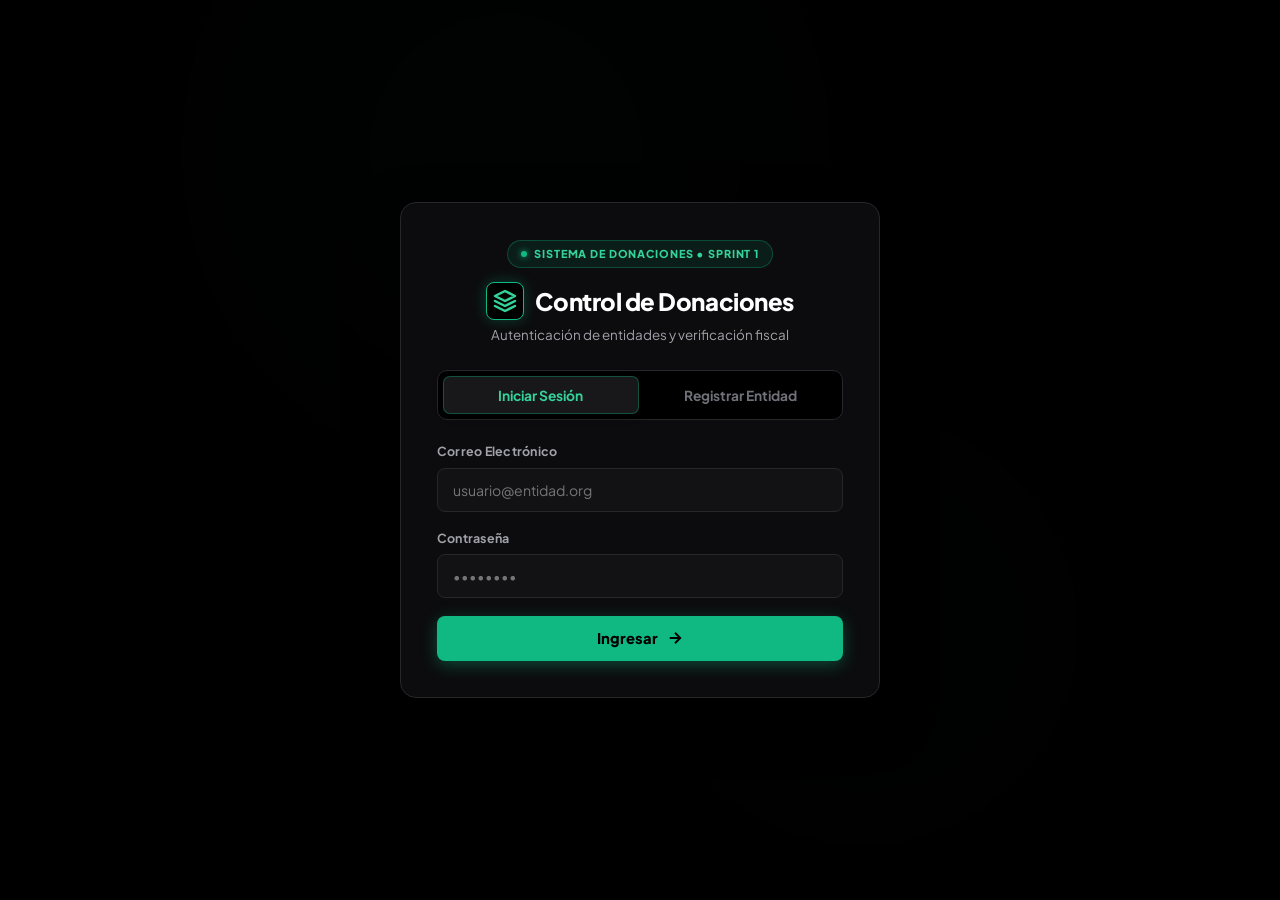
==== commit 7cfa11f6: "feat: simplificar post-login a cartel de usuario registrado (Sprint 1) con paleta blanco, negro y ve" ====
--- a/static/index.html
+++ b/static/index.html
@@ -3,11 +3,11 @@
 <head>
   <meta charset="UTF-8">
   <meta name="viewport" content="width=device-width, initial-scale=1.0">
-  <title>Solidaria | Gestión de Donaciones</title>
+  <title>Sistema de Gestión de Donaciones</title>
   <link rel="stylesheet" href="/static/styles.css">
   <link rel="preconnect" href="https://fonts.googleapis.com">
   <link rel="preconnect" href="https://fonts.gstatic.com" crossorigin>
-  <link href="https://fonts.googleapis.com/css2?family=Plus+Jakarta+Sans:wght@300;400;500;600;700;800&family=JetBrains+Mono:wght@400;500;600&display=swap" rel="stylesheet">
+  <link href="https://fonts.googleapis.com/css2?family=Plus+Jakarta+Sans:wght@400;500;600;700;800&family=JetBrains+Mono:wght@400;500;600;700&display=swap" rel="stylesheet">
 </head>
 <body class="dark-theme">
 
@@ -17,14 +17,24 @@
   <section id="login-view" class="auth-view-container">
     <div class="glass-card auth-card">
       <div class="brand-header">
-        <div class="brand-badge">❤️ Solidaria</div>
-        <h1 class="brand-title">Portal de Donaciones</h1>
-        <p class="brand-subtitle">Plataforma segura para entidades y donantes</p>
+        <div class="corp-top-badge">
+          <span class="corp-dot"></span>
+          <span>SISTEMA DE DONACIONES &bull; SPRINT 1</span>
+        </div>
+        <div class="brand-corp-logo">
+          <div class="corp-icon-box">
+            <svg width="24" height="24" viewBox="0 0 24 24" fill="none" stroke="currentColor" stroke-width="2.5" stroke-linecap="round" stroke-linejoin="round">
+              <path d="M12 2L2 7l10 5 10-5-10-5zM2 17l10 5 10-5M2 12l10 5 10-5"/>
+            </svg>
+          </div>
+          <h1 class="brand-title">Control de Donaciones</h1>
+        </div>
+        <p class="brand-subtitle">Autenticación de entidades y verificación fiscal</p>
       </div>
 
       <div class="glass-tabs">
         <button id="tab-login-btn" class="glass-tab-btn active" onclick="switchAuthTab('login')">
-          Ingresar
+          Iniciar Sesión
         </button>
         <button id="tab-register-btn" class="glass-tab-btn" onclick="switchAuthTab('register')">
           Registrar Entidad
@@ -34,7 +44,7 @@
       <form id="form-login" onsubmit="handleLoginSubmit(event)">
         <div class="form-group">
           <label for="login-email">Correo Electrónico</label>
-          <input type="email" id="login-email" class="glass-input" placeholder="tu@correo.com" required>
+          <input type="email" id="login-email" class="glass-input" placeholder="usuario@entidad.org" required>
         </div>
 
         <div class="form-group">
@@ -44,19 +54,20 @@
 
         <button type="submit" id="btn-submit-login" class="btn-primary-glass">
           <span>Ingresar</span>
-          <svg width="18" height="18" viewBox="0 0 24 24" fill="none" stroke="currentColor" stroke-width="2"><path d="M5 12h14M12 5l7 7-7 7"/></svg>
+          <svg width="18" height="18" viewBox="0 0 24 24" fill="none" stroke="currentColor" stroke-width="2.5"><path d="M5 12h14M12 5l7 7-7 7"/></svg>
         </button>
       </form>
 
       <form id="form-register" class="hidden" onsubmit="handleRegisterSubmit(event)">
         <div class="form-group">
           <label for="reg-legal-name">Razón Social o Nombre Legal *</label>
-          <input type="text" id="reg-legal-name" class="glass-input" placeholder="Nombre de la organización" required>
-        </div>
-
-        <div class="form-group">
-          <label for="reg-rfc">RFC de la Organización *</label>
+          <input type="text" id="reg-legal-name" class="glass-input" placeholder="Nombre legal de la entidad" required>
+        </div>
+
+        <div class="form-group">
+          <label for="reg-rfc">Registro Federal de Contribuyentes (RFC) *</label>
           <input type="text" id="reg-rfc" class="glass-input uppercase-input font-mono" placeholder="GOMR820512A12 o FDS850101XYZ" maxlength="13" required>
+          <span class="field-hint">Obligatorio: 12 o 13 caracteres alfanuméricos.</span>
         </div>
 
         <div class="form-group">
@@ -65,14 +76,16 @@
             <label class="entity-radio-card active">
               <input type="radio" name="reg_entity_type" value="EMPRESA DONANTE" checked onchange="updateEntitySelection(this)">
               <div class="radio-card-content">
-                <span class="card-title">🏢 Empresa Donante</span>
+                <svg width="18" height="18" viewBox="0 0 24 24" fill="none" stroke="currentColor" stroke-width="2"><rect x="4" y="2" width="16" height="20" rx="2" ry="2"/><path d="M9 22v-4h6v4M8 6h.01M16 6h.01M12 6h.01M12 10h.01M12 14h.01M16 10h.01M16 14h.01M8 10h.01M8 14h.01"/></svg>
+                <span class="card-title">Empresa Donante</span>
               </div>
             </label>
 
             <label class="entity-radio-card">
               <input type="radio" name="reg_entity_type" value="ORGANIZACION_SOCIAL" onchange="updateEntitySelection(this)">
               <div class="radio-card-content">
-                <span class="card-title">🤝 Organización Social</span>
+                <svg width="18" height="18" viewBox="0 0 24 24" fill="none" stroke="currentColor" stroke-width="2"><path d="M17 21v-2a4 4 0 0 0-4-4H5a4 4 0 0 0-4 4v2"/><circle cx="9" cy="7" r="4"/><path d="M23 21v-2a4 4 0 0 0-3-3.87"/><path d="M16 3.13a4 4 0 0 1 0 7.75"/></svg>
+                <span class="card-title">Organización Social</span>
               </div>
             </label>
           </div>
@@ -80,8 +93,8 @@
 
         <div class="form-row-2">
           <div class="form-group">
-            <label for="reg-name">Nombre Representante *</label>
-            <input type="text" id="reg-name" class="glass-input" placeholder="Tu nombre" required>
+            <label for="reg-name">Representante *</label>
+            <input type="text" id="reg-name" class="glass-input" placeholder="Nombre completo" required>
           </div>
           <div class="form-group">
             <label for="reg-role">Rol *</label>
@@ -94,7 +107,7 @@
 
         <div class="form-group">
           <label for="reg-email">Correo Electrónico *</label>
-          <input type="email" id="reg-email" class="glass-input" placeholder="correo@organizacion.org" required>
+          <input type="email" id="reg-email" class="glass-input" placeholder="correo@entidad.org" required>
         </div>
 
         <div class="form-group">
@@ -104,7 +117,7 @@
 
         <button type="submit" id="btn-submit-register" class="btn-primary-glass">
           <span>Registrar Cuenta</span>
-          <svg width="18" height="18" viewBox="0 0 24 24" fill="none" stroke="currentColor" stroke-width="2"><path d="M5 12h14M12 5l7 7-7 7"/></svg>
+          <svg width="18" height="18" viewBox="0 0 24 24" fill="none" stroke="currentColor" stroke-width="2.5"><path d="M5 12h14M12 5l7 7-7 7"/></svg>
         </button>
       </form>
 
@@ -114,258 +127,56 @@
   </section>
 
   <div id="app-view" class="app-layout hidden">
-    <header class="glass-navbar">
-      <div class="nav-container">
-        <div class="nav-brand">
-          <span class="brand-symbol">❤️</span>
-          <div class="brand-text">
-            <strong>Solidaria</strong>
-          </div>
-        </div>
-
-        <nav class="nav-links">
-          <button class="nav-link-btn active" onclick="scrollToSection('donar')">Donar</button>
-          <button class="nav-link-btn" onclick="openMyDonationsModal()">Mis Donaciones</button>
-          <button id="btn-nav-admin" class="nav-link-btn admin-link-btn hidden" onclick="openAdminPanelModal()">
-            👑 Panel Admin
+    <div class="cartel-wrapper">
+      <div class="glass-card cartel-card">
+        <div class="cartel-icon-box">
+          <svg width="42" height="42" viewBox="0 0 24 24" fill="none" stroke="currentColor" stroke-width="2.8" stroke-linecap="round" stroke-linejoin="round">
+            <path d="M20 6L9 17l-5-5"/>
+          </svg>
+        </div>
+
+        <div class="cartel-badge">SPRINT 1 &bull; AUTENTICACIÓN VERIFICADA</div>
+        <h1 class="cartel-title">Usuario registrado</h1>
+        <p class="cartel-subtitle">Sesión activa con credenciales válidas y verificación de estado.</p>
+
+        <div class="cartel-details-box">
+          <div class="cartel-row">
+            <span class="cartel-label">Nombre del Representante:</span>
+            <strong id="card-user-name" class="cartel-value">-</strong>
+          </div>
+          <div class="cartel-row">
+            <span class="cartel-label">Correo Electrónico:</span>
+            <strong id="card-user-email" class="cartel-value">-</strong>
+          </div>
+          <div class="cartel-row">
+            <span class="cartel-label">RFC Registrado:</span>
+            <code id="card-user-rfc" class="font-mono text-emerald">-</code>
+          </div>
+          <div class="cartel-row">
+            <span class="cartel-label">Tipo de Entidad:</span>
+            <span id="card-user-entity" class="cartel-value">-</span>
+          </div>
+          <div class="cartel-row">
+            <span class="cartel-label">Rol en el Sistema:</span>
+            <span id="card-user-role" class="pill-role">-</span>
+          </div>
+          <div class="cartel-row">
+            <span class="cartel-label">Estado de la Cuenta:</span>
+            <span id="card-user-status" class="status-pill status-active">ACTIVO</span>
+          </div>
+        </div>
+
+        <div class="cartel-actions">
+          <button id="btn-card-admin" class="btn-secondary-glass hidden" onclick="openAdminPanelModal()">
+            <svg width="16" height="16" viewBox="0 0 24 24" fill="none" stroke="currentColor" stroke-width="2"><path d="M12 22s8-4 8-10V5l-8-3-8 3v7c0 6 8 10 8 10z"/></svg>
+            <span>Panel de Administración</span>
           </button>
-        </nav>
-
-        <div id="user-session-widget" class="session-widget">
-          <button id="user-avatar-btn" class="session-user-btn" onclick="toggleUserDropdown()" aria-label="Menú de usuario">
-            <div class="avatar-ring">
-              <span id="user-initials">U</span>
-            </div>
-            <div class="user-meta-text">
-              <span id="user-display-name" class="user-name">Donante registrado</span>
-              <span id="user-display-role" class="user-role-badge">DONANTE</span>
-            </div>
-            <span class="status-indicator-dot"></span>
+          <button class="btn-primary-glass" onclick="logout()">
+            <svg width="16" height="16" viewBox="0 0 24 24" fill="none" stroke="currentColor" stroke-width="2.5"><path d="M9 21H5a2 2 0 0 1-2-2V5a2 2 0 0 1 2-2h4M16 17l5-5-5-5M21 12H9"/></svg>
+            <span>Cerrar Sesión</span>
           </button>
-
-          <div id="user-dropdown" class="glass-popover hidden">
-            <div class="popover-profile">
-              <strong id="dropdown-full-name">Nombre</strong>
-              <small id="dropdown-email">correo@organizacion.org</small>
-              <div class="popover-meta-row">
-                <span id="dropdown-role-pill" class="pill-role">DONANTE</span>
-                <span id="dropdown-status-pill" class="pill-status">ACTIVO</span>
-              </div>
-              <div class="popover-entity-row">
-                <small>RFC: <code id="dropdown-rfc" class="font-mono">-</code></small>
-              </div>
-            </div>
-            <div class="popover-separator"></div>
-            <button class="popover-menu-item" onclick="openMyDonationsModal()">
-              📋 Mis Donaciones
-            </button>
-            <button id="btn-admin-panel" class="popover-menu-item admin-item hidden" onclick="openAdminPanelModal()">
-              👑 Panel Administrativo
-            </button>
-            <div class="popover-separator"></div>
-            <button class="popover-menu-item danger-item" onclick="logout()">
-              🚪 Cerrar Sesión
-            </button>
-          </div>
-        </div>
-      </div>
-    </header>
-
-    <main class="main-content" id="donar">
-      <section class="glass-card progress-card">
-        <div class="progress-header">
-          <div>
-            <span class="progress-eyebrow">Meta de Recaudación</span>
-            <div class="progress-figure-row">
-              <strong id="stat-total" class="stat-highlight">$0.00</strong>
-              <span class="stat-target">de $5,000.00 USD</span>
-            </div>
-          </div>
-          <div class="donations-count-badge">
-            <span id="stat-count">0</span> donaciones
-          </div>
-        </div>
-        <div class="glass-progress-bar">
-          <div id="progress-bar-fill" class="glass-progress-fill" style="width: 0%"></div>
-        </div>
-      </section>
-
-      <section class="glass-card donation-card">
-        <div class="donor-context-banner">
-          <div class="context-info">
-            <span class="context-eyebrow">Donando como:</span>
-            <strong id="banner-user-name">Donante registrado</strong>
-            <span id="banner-entity-info" class="entity-badge">Entidad</span>
-          </div>
-          <div class="context-email">
-            <span id="banner-user-rfc" class="font-mono text-neon">RFC: -</span>
-          </div>
-        </div>
-
-        <form id="donation-form" onsubmit="handleDonationSubmit(event)">
-          <div class="form-section">
-            <label class="form-section-title">1. Selecciona la Causa</label>
-            <input type="hidden" id="selected-cause-input" value="Educación para Niños">
-            <div class="causes-grid">
-              <div class="cause-card active" data-cause="Educación para Niños">
-                <span class="cause-icon">📚</span>
-                <div class="cause-details">
-                  <strong>Educación para Niños</strong>
-                  <small>Becas y útiles escolares</small>
-                </div>
-              </div>
-
-              <div class="cause-card" data-cause="Refugio Animal">
-                <span class="cause-icon">🐾</span>
-                <div class="cause-details">
-                  <strong>Refugio Animal</strong>
-                  <small>Rescate y alimentación</small>
-                </div>
-              </div>
-
-              <div class="cause-card" data-cause="Reforestación y Clima">
-                <span class="cause-icon">🌱</span>
-                <div class="cause-details">
-                  <strong>Reforestación</strong>
-                  <small>Siembra de árboles</small>
-                </div>
-              </div>
-
-              <div class="cause-card" data-cause="Comedores Comunitarios">
-                <span class="cause-icon">🍲</span>
-                <div class="cause-details">
-                  <strong>Comedores Comunitarios</strong>
-                  <small>Alimentos diarios</small>
-                </div>
-              </div>
-            </div>
-          </div>
-
-          <div class="form-section">
-            <label class="form-section-title">2. Elige el Monto</label>
-            <div class="amounts-grid">
-              <button type="button" class="amount-pill" data-val="10">$10</button>
-              <button type="button" class="amount-pill active" data-val="25">$25</button>
-              <button type="button" class="amount-pill" data-val="50">$50</button>
-              <button type="button" class="amount-pill" data-val="100">$100</button>
-            </div>
-            <div class="custom-amount-input-box">
-              <span class="currency-prefix">$</span>
-              <input type="number" id="custom-amount-input" class="custom-amount-field" min="1" step="any" value="25" placeholder="Otro monto">
-              <span class="currency-suffix">USD</span>
-            </div>
-          </div>
-
-          <div class="form-section">
-            <label class="form-section-title">3. Método de Pago</label>
-            <div class="payment-grid">
-              <label class="payment-card active">
-                <input type="radio" name="payment_method" value="tarjeta" checked>
-                <span>💳 Tarjeta</span>
-              </label>
-              <label class="payment-card">
-                <input type="radio" name="payment_method" value="paypal">
-                <span>🅿️ PayPal</span>
-              </label>
-              <label class="payment-card">
-                <input type="radio" name="payment_method" value="transferencia">
-                <span>🏦 Transferencia</span>
-              </label>
-            </div>
-
-            <div id="card-fields" class="simulated-card-glass">
-              <div class="form-row-2">
-                <div>
-                  <label class="sub-label">Tarjeta Simulada</label>
-                  <input type="text" class="glass-input-sm" value="•••• •••• •••• 4242" readonly>
-                </div>
-                <div class="form-row-2">
-                  <div>
-                    <label class="sub-label">Vencimiento</label>
-                    <input type="text" class="glass-input-sm" value="12/28" readonly>
-                  </div>
-                  <div>
-                    <label class="sub-label">CVC</label>
-                    <input type="text" class="glass-input-sm" value="888" readonly>
-                  </div>
-                </div>
-              </div>
-            </div>
-          </div>
-
-          <div class="form-section">
-            <label class="glass-checkbox">
-              <input type="checkbox" id="tax-deductible-check" onchange="toggleRfcField()">
-              <span>Requiero Recibo Deducible de Impuestos (RFC)</span>
-            </label>
-            <div id="rfc-field-group" class="hidden" style="margin-top: 0.75rem;">
-              <input type="text" id="donor-rfc" class="glass-input uppercase-input font-mono" placeholder="RFC Fiscal (ej. GOMR820512A12)" maxlength="13">
-            </div>
-          </div>
-
-          <div class="form-section">
-            <label class="form-section-title">Mensaje de Apoyo (Opcional)</label>
-            <input type="text" id="donation-message" class="glass-input" placeholder="Mensaje de apoyo...">
-          </div>
-
-          <button type="submit" id="btn-donate-submit" class="btn-donate-glass">
-            <span>Completar Donación de </span>
-            <strong id="btn-donation-amount-text" class="btn-amount-strong">$25.00 USD</strong>
-          </button>
-        </form>
-      </section>
-    </main>
-
-    <footer class="app-footer">
-      <p>Solidaria &bull; Sistema de Gestión de Donaciones</p>
-    </footer>
-  </div>
-
-  <div id="receipt-modal" class="modal-backdrop hidden">
-    <div class="glass-card modal-box text-center">
-      <div class="success-icon-glow">✓</div>
-      <h2 class="modal-title">¡Donación Recibida!</h2>
-      <p class="modal-subtitle">Tu contribución ha sido registrada exitosamente.</p>
-
-      <div class="receipt-summary-box">
-        <div class="receipt-row">
-          <span>Donante:</span>
-          <strong id="rec-donor-name">-</strong>
-        </div>
-        <div class="receipt-row">
-          <span>Correo:</span>
-          <strong id="rec-donor-email">-</strong>
-        </div>
-        <div class="receipt-row">
-          <span>RFC Fiscal:</span>
-          <strong id="rec-rfc" class="font-mono text-neon">-</strong>
-        </div>
-        <div class="receipt-row">
-          <span>Causa:</span>
-          <strong id="rec-cause">-</strong>
-        </div>
-        <div class="receipt-row">
-          <span>Monto:</span>
-          <strong id="rec-amount" class="text-emerald-lg">-</strong>
-        </div>
-        <div class="receipt-row">
-          <span>Folio:</span>
-          <code id="rec-id" class="badge-mono">#00</code>
-        </div>
-      </div>
-
-      <button class="btn-primary-glass" onclick="closeReceiptModal()">Aceptar</button>
-    </div>
-  </div>
-
-  <div id="my-donations-modal" class="modal-backdrop hidden">
-    <div class="glass-card modal-box modal-wide">
-      <div class="modal-header">
-        <h3>📋 Mis Donaciones</h3>
-        <button class="btn-close-modal" onclick="closeMyDonationsModal()">&times;</button>
-      </div>
-      <p class="modal-subtitle">Historial personal de aportaciones.</p>
-      <div id="donations-list-container" class="glass-table-container"></div>
+        </div>
+      </div>
     </div>
   </div>
 
@@ -373,10 +184,12 @@
     <div class="glass-card modal-box modal-extra-wide">
       <div class="modal-header">
         <div class="admin-header-title">
-          <span class="admin-crown">👑</span>
+          <div class="admin-shield-icon">
+            <svg width="22" height="22" viewBox="0 0 24 24" fill="none" stroke="currentColor" stroke-width="2"><path d="M12 22s8-4 8-10V5l-8-3-8 3v7c0 6 8 10 8 10z"/></svg>
+          </div>
           <div>
             <h3>Panel de Administración</h3>
-            <span class="admin-subtitle">Gestión de Cuentas y Auditoría</span>
+            <span class="admin-subtitle">Validación de Cuentas y Auditoría RNF02</span>
           </div>
         </div>
         <button class="btn-close-modal" onclick="closeAdminPanelModal()">&times;</button>
@@ -384,36 +197,36 @@
 
       <div class="admin-tabs-bar">
         <button id="tab-adm-pending" class="admin-tab-btn active" onclick="switchAdminSubTab('pending')">
-          ⏳ Solicitudes (<span id="admin-pending-count">0</span>)
+          Solicitudes RFC (<span id="admin-pending-count">0</span>)
         </button>
         <button id="tab-adm-users" class="admin-tab-btn" onclick="switchAdminSubTab('users')">
-          👥 Usuarios (<span id="admin-users-count">0</span>)
+          Directorio de Usuarios (<span id="admin-users-count">0</span>)
         </button>
         <button id="tab-adm-donations" class="admin-tab-btn" onclick="switchAdminSubTab('donations')">
-          💰 Donaciones (<span id="admin-donations-count">0</span>)
+          Donaciones (<span id="admin-donations-count">0</span>)
         </button>
         <button id="tab-adm-audit" class="admin-tab-btn" onclick="switchAdminSubTab('audit')">
-          🛡️ Auditoría
+          Bitácora de Auditoría
         </button>
       </div>
 
       <div id="admin-pending-panel" class="admin-tab-content">
-        <p class="section-desc">Cuentas con estado PENDIENTE esperando validación.</p>
+        <p class="section-desc">Cuentas con estado PENDIENTE esperando validación de RFC.</p>
         <div id="admin-pending-container" class="glass-table-container"></div>
       </div>
 
       <div id="admin-users-panel" class="admin-tab-content hidden">
-        <p class="section-desc">Listado general de usuarios.</p>
+        <p class="section-desc">Directorio general de usuarios y entidades registradas.</p>
         <div id="admin-users-container" class="glass-table-container"></div>
       </div>
 
       <div id="admin-donations-panel" class="admin-tab-content hidden">
-        <p class="section-desc">Historial global de donaciones con RFC.</p>
+        <p class="section-desc">Registro global de donaciones.</p>
         <div id="admin-donations-container" class="glass-table-container"></div>
       </div>
 
       <div id="admin-audit-panel" class="admin-tab-content hidden">
-        <p class="section-desc">Registro inmutable de actividades y accesos.</p>
+        <p class="section-desc">Pistas de auditoría inmutables (RNF02): autenticación y cambios de estado.</p>
         <div id="admin-audit-container" class="glass-table-container"></div>
       </div>
     </div>
@@ -421,13 +234,15 @@
 
   <div id="pending-alert-modal" class="modal-backdrop hidden">
     <div class="glass-card modal-box text-center">
-      <div class="pending-icon-glow">⏳</div>
+      <div class="pending-icon-glow">
+        <svg width="30" height="30" viewBox="0 0 24 24" fill="none" stroke="currentColor" stroke-width="2"><circle cx="12" cy="12" r="10"/><polyline points="12 6 12 12 16 14"/></svg>
+      </div>
       <h2 class="modal-title">Cuenta en Revisión</h2>
       <div class="pending-badge-row">
         <span class="status-pill status-pending">ESTADO: PENDIENTE</span>
       </div>
       <p class="pending-explain">
-        Tu registro ha sido enviado con éxito. Un administrador revisará tu RFC y datos de la organización para activar tu acceso.
+        Tu registro ha sido enviado exitosamente. Un administrador validará tu RFC para activar tu acceso.
       </p>
       <button class="btn-primary-glass" onclick="closePendingAlertModal()">Entendido</button>
     </div>
--- a/static/styles.css
+++ b/static/styles.css
@@ -1,21 +1,21 @@
 :root {
   --font-sans: 'Plus Jakarta Sans', -apple-system, BlinkMacSystemFont, "Segoe UI", Roboto, sans-serif;
   --font-mono: 'JetBrains Mono', monospace;
-  --bg-dark: #07090e;
-  --bg-surface: rgba(15, 23, 42, 0.65);
-  --glass-border: rgba(255, 255, 255, 0.08);
-  --text-primary: #f8fafc;
-  --text-secondary: #94a3b8;
-  --text-muted: #64748b;
-  --text-light: #cbd5e1;
-  --indigo-core: #6366f1;
-  --indigo-glow: rgba(99, 102, 241, 0.3);
-  --emerald-core: #10b981;
-  --glass-blur: blur(20px);
-  --shadow-glass: 0 20px 50px -12px rgba(0, 0, 0, 0.7), 0 0 1px 1px rgba(255, 255, 255, 0.05);
+  --bg-black: #000000;
+  --bg-card: #0c0c0e;
+  --bg-input: #121215;
+  --border-dark: #27272a;
+  --border-emerald: rgba(16, 185, 129, 0.35);
+  --emerald: #10b981;
+  --emerald-light: #34d399;
+  --emerald-dark: #059669;
+  --emerald-glow: rgba(16, 185, 129, 0.25);
+  --text-white: #ffffff;
+  --text-secondary: #a1a1aa;
+  --text-muted: #71717a;
   --radius-sm: 8px;
-  --radius-md: 14px;
-  --radius-lg: 20px;
+  --radius-md: 12px;
+  --radius-lg: 16px;
 }
 
 * {
@@ -26,8 +26,8 @@
 
 body.dark-theme {
   font-family: var(--font-sans);
-  background-color: var(--bg-dark);
-  color: var(--text-primary);
+  background-color: var(--bg-black);
+  color: var(--text-white);
   min-height: 100vh;
   line-height: 1.5;
   overflow-x: hidden;
@@ -43,25 +43,18 @@
   font-family: var(--font-mono);
 }
 
-.text-neon {
-  color: #38bdf8;
-  text-shadow: 0 0 8px rgba(56, 189, 248, 0.4);
-}
-
-.text-emerald-lg {
-  color: #34d399;
-  font-size: 1.25rem;
-  font-weight: 800;
-  text-shadow: 0 0 10px rgba(52, 211, 153, 0.3);
+.text-emerald {
+  color: var(--emerald-light);
+  font-weight: 700;
 }
 
 .ambient-glow {
   position: fixed;
   border-radius: 50%;
-  filter: blur(120px);
+  filter: blur(140px);
   pointer-events: none;
   z-index: 0;
-  opacity: 0.35;
+  opacity: 0.18;
 }
 
 .glow-1 {
@@ -69,31 +62,29 @@
   height: 500px;
   top: -100px;
   left: 20%;
-  background: radial-gradient(circle, #4338ca 0%, transparent 70%);
+  background: radial-gradient(circle, #064e3b 0%, transparent 70%);
 }
 
 .glow-2 {
   width: 450px;
   height: 450px;
-  bottom: 10%;
+  bottom: 5%;
   right: 15%;
-  background: radial-gradient(circle, #065f46 0%, transparent 70%);
+  background: radial-gradient(circle, #022c22 0%, transparent 70%);
 }
 
 .glass-card {
-  background: var(--bg-surface);
-  backdrop-filter: var(--glass-blur);
-  -webkit-backdrop-filter: var(--glass-blur);
-  border: 1px solid var(--glass-border);
+  background: var(--bg-card);
+  border: 1px solid var(--border-dark);
   border-radius: var(--radius-lg);
-  box-shadow: var(--shadow-glass);
+  box-shadow: 0 20px 50px rgba(0, 0, 0, 0.85);
   position: relative;
   z-index: 1;
-  transition: border-color 0.3s ease, box-shadow 0.3s ease;
+  transition: border-color 0.25s ease;
 }
 
 .glass-card:hover {
-  border-color: rgba(255, 255, 255, 0.12);
+  border-color: rgba(16, 185, 129, 0.4);
 }
 
 .auth-view-container {
@@ -101,115 +92,160 @@
   display: flex;
   align-items: center;
   justify-content: center;
-  padding: 2rem 1.25rem;
+  padding: 2.5rem 1.25rem;
   position: relative;
   z-index: 2;
 }
 
 .auth-card {
   width: 100%;
-  max-width: 440px;
-  padding: 2rem;
-  animation: floatAppear 0.3s ease-out;
+  max-width: 480px;
+  padding: 2.25rem;
+  border-radius: var(--radius-lg);
+  animation: floatAppear 0.3s cubic-bezier(0.16, 1, 0.3, 1);
 }
 
 @keyframes floatAppear {
-  from { opacity: 0; transform: translateY(12px); }
+  from { opacity: 0; transform: translateY(14px); }
   to { opacity: 1; transform: translateY(0); }
 }
 
 .brand-header {
   text-align: center;
-  margin-bottom: 1.4rem;
-}
-
-.brand-badge {
+  margin-bottom: 1.6rem;
+}
+
+.corp-top-badge {
+  display: inline-flex;
+  align-items: center;
+  gap: 0.45rem;
+  font-size: 0.68rem;
+  font-weight: 800;
+  letter-spacing: 0.08em;
+  text-transform: uppercase;
+  color: var(--emerald-light);
+  background: rgba(16, 185, 129, 0.1);
+  border: 1px solid rgba(16, 185, 129, 0.3);
+  padding: 0.3rem 0.8rem;
+  border-radius: 999px;
+  margin-bottom: 0.85rem;
+}
+
+.corp-dot {
+  width: 6px;
+  height: 6px;
+  background: var(--emerald);
+  border-radius: 50%;
+  box-shadow: 0 0 6px var(--emerald);
   display: inline-block;
-  font-size: 0.8rem;
-  font-weight: 700;
-  color: #a5b4fc;
-  background: rgba(99, 102, 241, 0.15);
-  border: 1px solid rgba(99, 102, 241, 0.3);
-  padding: 0.25rem 0.8rem;
-  border-radius: 999px;
-  margin-bottom: 0.6rem;
+}
+
+.brand-corp-logo {
+  display: flex;
+  align-items: center;
+  justify-content: center;
+  gap: 0.65rem;
+  margin-bottom: 0.35rem;
+}
+
+.corp-icon-box {
+  width: 38px;
+  height: 38px;
+  background: #000000;
+  border: 1.5px solid var(--emerald);
+  border-radius: var(--radius-sm);
+  display: flex;
+  align-items: center;
+  justify-content: center;
+  color: var(--emerald-light);
+  box-shadow: 0 0 14px rgba(16, 185, 129, 0.3);
 }
 
 .brand-title {
   font-size: 1.5rem;
   font-weight: 800;
-  color: #ffffff;
+  letter-spacing: -0.02em;
+  color: var(--text-white);
 }
 
 .brand-subtitle {
   font-size: 0.84rem;
   color: var(--text-secondary);
-  margin-top: 0.25rem;
+  line-height: 1.45;
 }
 
 .glass-tabs {
   display: flex;
-  background: rgba(15, 23, 42, 0.5);
-  border: 1px solid rgba(255, 255, 255, 0.06);
+  background: #000000;
+  border: 1px solid var(--border-dark);
   border-radius: 10px;
-  padding: 0.25rem;
-  margin-bottom: 1.25rem;
-  gap: 0.25rem;
+  padding: 0.3rem;
+  margin-bottom: 1.4rem;
+  gap: 0.3rem;
 }
 
 .glass-tab-btn {
   flex: 1;
-  padding: 0.55rem 0.5rem;
+  padding: 0.6rem 0.5rem;
   background: transparent;
   border: none;
   font-family: inherit;
-  font-size: 0.88rem;
-  font-weight: 600;
+  font-size: 0.86rem;
+  font-weight: 700;
   color: var(--text-muted);
-  border-radius: 8px;
+  border-radius: 7px;
   cursor: pointer;
   transition: all 0.2s ease;
 }
 
 .glass-tab-btn:hover {
-  color: var(--text-primary);
+  color: var(--text-white);
 }
 
 .glass-tab-btn.active {
-  background: rgba(255, 255, 255, 0.08);
-  color: #ffffff;
-  border: 1px solid rgba(255, 255, 255, 0.08);
+  background: #18181b;
+  color: var(--emerald-light);
+  border: 1px solid rgba(16, 185, 129, 0.35);
+  box-shadow: 0 2px 8px rgba(0, 0, 0, 0.4);
 }
 
 .form-group {
-  margin-bottom: 1rem;
+  margin-bottom: 1.1rem;
 }
 
 .form-group label {
   display: block;
-  font-size: 0.8rem;
-  font-weight: 600;
-  color: var(--text-light);
-  margin-bottom: 0.35rem;
+  font-size: 0.78rem;
+  font-weight: 700;
+  letter-spacing: 0.02em;
+  color: var(--text-secondary);
+  margin-bottom: 0.4rem;
+}
+
+.field-hint {
+  display: block;
+  font-size: 0.7rem;
+  color: var(--text-muted);
+  margin-top: 0.3rem;
 }
 
 .glass-input, .glass-select {
   width: 100%;
-  padding: 0.7rem 0.9rem;
-  background: rgba(255, 255, 255, 0.035);
-  border: 1px solid var(--glass-border);
-  border-radius: var(--radius-sm);
-  color: var(--text-primary);
+  padding: 0.75rem 0.95rem;
+  background: var(--bg-input);
+  border: 1px solid var(--border-dark);
+  border-radius: var(--radius-sm);
+  color: var(--text-white);
   font-family: inherit;
-  font-size: 0.9rem;
+  font-size: 0.88rem;
   outline: none;
   transition: all 0.2s ease;
 }
 
 .glass-input:focus, .glass-select:focus {
-  border-color: var(--indigo-core);
-  background: rgba(255, 255, 255, 0.06);
-  box-shadow: 0 0 0 3px var(--indigo-glow);
+  border-color: var(--emerald);
+  background: #18181b;
+  box-shadow: 0 0 0 3px var(--emerald-glow);
 }
 
 .glass-select {
@@ -217,34 +253,34 @@
 }
 
 .glass-select option {
-  background: #0f172a;
+  background: #000000;
   color: #ffffff;
 }
 
 .uppercase-input {
   text-transform: uppercase;
-  letter-spacing: 0.06em;
+  letter-spacing: 0.08em;
 }
 
 .form-row-2 {
   display: grid;
   grid-template-columns: 1fr 1fr;
-  gap: 0.75rem;
+  gap: 0.85rem;
 }
 
 .entity-type-selector {
   display: grid;
   grid-template-columns: 1fr 1fr;
-  gap: 0.6rem;
+  gap: 0.75rem;
 }
 
 .entity-radio-card {
   display: flex;
   align-items: center;
   justify-content: center;
-  padding: 0.65rem 0.5rem;
-  background: rgba(255, 255, 255, 0.025);
-  border: 1.5px solid var(--glass-border);
+  padding: 0.75rem 0.6rem;
+  background: var(--bg-input);
+  border: 1.5px solid var(--border-dark);
   border-radius: var(--radius-sm);
   cursor: pointer;
   transition: all 0.2s ease;
@@ -255,19 +291,29 @@
 }
 
 .entity-radio-card:hover {
-  border-color: rgba(255, 255, 255, 0.15);
+  border-color: rgba(16, 185, 129, 0.4);
 }
 
 .entity-radio-card.active {
-  border-color: var(--indigo-core);
-  background: rgba(99, 102, 241, 0.12);
-  box-shadow: 0 0 12px var(--indigo-glow);
+  border-color: var(--emerald);
+  background: rgba(16, 185, 129, 0.1);
+  box-shadow: 0 0 12px var(--emerald-glow);
+}
+
+.radio-card-content {
+  display: flex;
+  align-items: center;
+  gap: 0.5rem;
+  color: var(--text-secondary);
+}
+
+.entity-radio-card.active .radio-card-content {
+  color: var(--text-white);
 }
 
 .card-title {
   font-size: 0.8rem;
   font-weight: 700;
-  color: #ffffff;
 }
 
 .btn-primary-glass {
@@ -276,34 +322,59 @@
   align-items: center;
   justify-content: center;
   gap: 0.5rem;
-  padding: 0.8rem 1.25rem;
-  background: linear-gradient(135deg, #6366f1 0%, #4f46e5 100%);
-  color: #ffffff;
-  border: 1px solid rgba(255, 255, 255, 0.18);
+  padding: 0.85rem 1.35rem;
+  background: var(--emerald);
+  color: #000000;
+  border: none;
   border-radius: var(--radius-sm);
   font-family: inherit;
   font-size: 0.92rem;
+  font-weight: 800;
+  cursor: pointer;
+  box-shadow: 0 4px 16px rgba(16, 185, 129, 0.35);
+  transition: all 0.2s ease;
+  margin-top: 0.5rem;
+}
+
+.btn-primary-glass:hover {
+  background: var(--emerald-light);
+  box-shadow: 0 6px 22px rgba(16, 185, 129, 0.5);
+  transform: translateY(-1px);
+}
+
+.btn-primary-glass:active {
+  transform: translateY(0);
+}
+
+.btn-secondary-glass {
+  width: 100%;
+  display: flex;
+  align-items: center;
+  justify-content: center;
+  gap: 0.5rem;
+  padding: 0.85rem 1.35rem;
+  background: #18181b;
+  color: var(--text-white);
+  border: 1px solid var(--border-dark);
+  border-radius: var(--radius-sm);
+  font-family: inherit;
+  font-size: 0.88rem;
   font-weight: 700;
   cursor: pointer;
-  box-shadow: 0 4px 15px rgba(99, 102, 241, 0.35);
   transition: all 0.2s ease;
-  margin-top: 0.5rem;
-}
-
-.btn-primary-glass:hover {
-  box-shadow: 0 6px 20px rgba(99, 102, 241, 0.5);
-  transform: translateY(-1px);
-}
-
-.btn-primary-glass:active {
-  transform: translateY(0);
+}
+
+.btn-secondary-glass:hover {
+  border-color: var(--emerald);
+  color: var(--emerald-light);
+  background: #202024;
 }
 
 .glass-alert-error {
-  background: rgba(244, 63, 94, 0.12);
+  background: rgba(244, 63, 94, 0.1);
   border: 1px solid rgba(244, 63, 94, 0.35);
   color: #fca5a5;
-  padding: 0.75rem 1rem;
+  padding: 0.8rem 1rem;
   border-radius: var(--radius-sm);
   font-size: 0.82rem;
   margin-top: 1rem;
@@ -311,15 +382,15 @@
 }
 
 .glass-alert-success {
-  background: rgba(16, 185, 129, 0.12);
-  border: 1px solid rgba(16, 185, 129, 0.35);
-  color: #6ee7b7;
-  padding: 0.75rem 1rem;
-  border-radius: var(--radius-sm);
-  font-size: 0.85rem;
+  background: rgba(16, 185, 129, 0.1);
+  border: 1px solid var(--emerald);
+  color: var(--emerald-light);
+  padding: 0.85rem 1rem;
+  border-radius: var(--radius-sm);
+  font-size: 0.88rem;
   margin-top: 1rem;
   text-align: center;
-  font-weight: 500;
+  font-weight: 700;
 }
 
 .app-layout {
@@ -330,582 +401,148 @@
   z-index: 2;
 }
 
-.glass-navbar {
-  background: rgba(11, 15, 25, 0.85);
-  backdrop-filter: var(--glass-blur);
-  -webkit-backdrop-filter: var(--glass-blur);
-  border-bottom: 1px solid var(--glass-border);
-  position: sticky;
-  top: 0;
-  z-index: 50;
-}
-
-.nav-container {
-  max-width: 960px;
-  margin: 0 auto;
-  padding: 0.75rem 1.25rem;
-  display: flex;
-  align-items: center;
+.cartel-wrapper {
+  min-height: 100vh;
+  display: flex;
+  align-items: center;
+  justify-content: center;
+  padding: 2.5rem 1.25rem;
+  width: 100%;
+}
+
+.cartel-card {
+  width: 100%;
+  max-width: 520px;
+  padding: 2.75rem 2.25rem;
+  text-align: center;
+  border: 1px solid rgba(16, 185, 129, 0.35);
+  box-shadow: 0 25px 60px rgba(0, 0, 0, 0.9), 0 0 35px rgba(16, 185, 129, 0.12);
+  animation: floatAppear 0.3s cubic-bezier(0.16, 1, 0.3, 1);
+}
+
+.cartel-icon-box {
+  width: 76px;
+  height: 76px;
+  background: rgba(16, 185, 129, 0.1);
+  border: 2px solid var(--emerald);
+  border-radius: 50%;
+  display: inline-flex;
+  align-items: center;
+  justify-content: center;
+  color: var(--emerald-light);
+  margin-bottom: 1.25rem;
+  box-shadow: 0 0 25px rgba(16, 185, 129, 0.3);
+}
+
+.cartel-badge {
+  display: inline-block;
+  font-size: 0.68rem;
+  font-weight: 800;
+  letter-spacing: 0.08em;
+  text-transform: uppercase;
+  color: var(--emerald-light);
+  background: rgba(16, 185, 129, 0.1);
+  border: 1px solid rgba(16, 185, 129, 0.3);
+  padding: 0.3rem 0.85rem;
+  border-radius: 999px;
+  margin-bottom: 0.85rem;
+}
+
+.cartel-title {
+  font-size: 1.95rem;
+  font-weight: 800;
+  color: var(--text-white);
+  letter-spacing: -0.02em;
+}
+
+.cartel-subtitle {
+  font-size: 0.88rem;
+  color: var(--text-secondary);
+  margin-top: 0.4rem;
+  margin-bottom: 1.85rem;
+  line-height: 1.5;
+}
+
+.cartel-details-box {
+  background: #121215;
+  border: 1px solid var(--border-dark);
+  border-radius: var(--radius-md);
+  padding: 1rem 1.35rem;
+  text-align: left;
+  margin-bottom: 1.85rem;
+}
+
+.cartel-row {
+  display: flex;
   justify-content: space-between;
-}
-
-.nav-brand {
-  display: flex;
-  align-items: center;
-  gap: 0.5rem;
-}
-
-.brand-symbol {
-  font-size: 1.3rem;
-}
-
-.brand-text strong {
-  font-size: 1.1rem;
-  font-weight: 800;
-  color: #ffffff;
-}
-
-.nav-links {
-  display: flex;
-  gap: 0.4rem;
-}
-
-.nav-link-btn {
-  background: transparent;
-  border: none;
-  padding: 0.45rem 0.8rem;
-  border-radius: 8px;
-  font-family: inherit;
-  font-size: 0.85rem;
-  font-weight: 600;
-  color: var(--text-secondary);
-  cursor: pointer;
-  transition: all 0.2s;
-}
-
-.nav-link-btn:hover {
-  color: #ffffff;
-  background: rgba(255, 255, 255, 0.05);
-}
-
-.nav-link-btn.active {
-  background: rgba(99, 102, 241, 0.15);
-  color: #a5b4fc;
-  border: 1px solid rgba(99, 102, 241, 0.3);
-}
-
-.nav-link-btn.admin-link-btn {
-  background: rgba(245, 158, 11, 0.15);
-  color: #fcd34d;
-  border: 1px solid rgba(245, 158, 11, 0.35);
-}
-
-.session-widget {
-  position: relative;
-}
-
-.session-user-btn {
-  display: flex;
-  align-items: center;
-  gap: 0.5rem;
-  background: rgba(255, 255, 255, 0.04);
-  border: 1px solid var(--glass-border);
-  padding: 0.3rem 0.7rem 0.3rem 0.4rem;
-  border-radius: 999px;
-  cursor: pointer;
-  transition: all 0.2s;
-}
-
-.session-user-btn:hover {
-  background: rgba(255, 255, 255, 0.07);
-}
-
-.avatar-ring {
-  width: 26px;
-  height: 26px;
-  background: linear-gradient(135deg, #6366f1 0%, #3b82f6 100%);
-  color: #ffffff;
-  border-radius: 50%;
-  display: flex;
-  align-items: center;
-  justify-content: center;
-  font-size: 0.72rem;
-  font-weight: 800;
-}
-
-.user-meta-text {
-  text-align: left;
+  align-items: center;
+  padding: 0.65rem 0;
+  border-bottom: 1px solid #1f1f23;
+  font-size: 0.86rem;
+}
+
+.cartel-row:last-child {
+  border-bottom: none;
+}
+
+.cartel-label {
+  color: var(--text-muted);
+  font-size: 0.82rem;
+}
+
+.cartel-value {
+  color: var(--text-white);
+}
+
+.cartel-actions {
   display: flex;
   flex-direction: column;
-}
-
-.user-name {
-  font-size: 0.82rem;
-  font-weight: 700;
-  color: #ffffff;
-}
-
-.user-role-badge {
-  font-size: 0.62rem;
-  font-weight: 700;
-  color: #38bdf8;
-}
-
-.status-indicator-dot {
-  width: 7px;
-  height: 7px;
-  background: #10b981;
-  border-radius: 50%;
-  box-shadow: 0 0 6px #10b981;
-}
-
-.glass-popover {
-  position: absolute;
-  top: calc(100% + 8px);
-  right: 0;
-  width: 260px;
-  background: rgba(15, 23, 42, 0.95);
-  backdrop-filter: var(--glass-blur);
-  -webkit-backdrop-filter: var(--glass-blur);
-  border: 1px solid rgba(255, 255, 255, 0.12);
-  border-radius: var(--radius-md);
-  box-shadow: 0 20px 40px rgba(0, 0, 0, 0.7);
-  padding: 0.85rem 0.5rem;
-  z-index: 100;
-  animation: floatAppear 0.15s ease-out;
-}
-
-.popover-profile {
-  padding: 0.2rem 0.5rem 0.5rem;
-}
-
-.popover-profile strong {
-  display: block;
-  font-size: 0.9rem;
-  color: #ffffff;
-}
-
-.popover-profile small {
-  display: block;
-  color: var(--text-muted);
-  font-size: 0.75rem;
-}
-
-.popover-meta-row {
-  display: flex;
-  gap: 0.4rem;
-  margin: 0.4rem 0;
+  gap: 0.75rem;
 }
 
 .pill-role {
   font-size: 0.65rem;
-  font-weight: 700;
-  color: #818cf8;
-  background: rgba(99, 102, 241, 0.15);
-  padding: 0.15rem 0.4rem;
+  font-weight: 800;
+  color: var(--emerald-light);
+  background: rgba(16, 185, 129, 0.12);
+  border: 1px solid rgba(16, 185, 129, 0.3);
+  padding: 0.18rem 0.5rem;
   border-radius: 4px;
 }
 
-.pill-status {
-  font-size: 0.65rem;
-  font-weight: 700;
-  color: #34d399;
-  background: rgba(16, 185, 129, 0.15);
-  padding: 0.15rem 0.4rem;
+.status-pill {
+  display: inline-block;
+  font-size: 0.68rem;
+  font-weight: 800;
+  padding: 0.18rem 0.55rem;
   border-radius: 4px;
-}
-
-.popover-entity-row {
-  margin-top: 0.3rem;
-  font-size: 0.72rem;
-  color: var(--text-light);
-}
-
-.popover-separator {
-  height: 1px;
-  background: rgba(255, 255, 255, 0.08);
-  margin: 0.35rem 0;
-}
-
-.popover-menu-item {
-  width: 100%;
-  text-align: left;
-  background: transparent;
-  border: none;
-  padding: 0.5rem 0.6rem;
-  border-radius: 6px;
-  font-family: inherit;
-  font-size: 0.82rem;
-  color: var(--text-light);
-  cursor: pointer;
-  transition: all 0.15s;
-}
-
-.popover-menu-item:hover {
-  background: rgba(255, 255, 255, 0.06);
-  color: #ffffff;
-}
-
-.popover-menu-item.admin-item {
-  color: #fcd34d;
-  font-weight: 600;
-}
-
-.popover-menu-item.danger-item {
+  letter-spacing: 0.04em;
+}
+
+.status-active {
+  color: var(--emerald-light);
+  background: rgba(16, 185, 129, 0.12);
+  border: 1px solid rgba(16, 185, 129, 0.35);
+}
+
+.status-pending {
+  color: #fbbf24;
+  background: rgba(245, 158, 11, 0.12);
+  border: 1px solid rgba(245, 158, 11, 0.35);
+}
+
+.status-rejected {
   color: #f87171;
-}
-
-.main-content {
-  max-width: 680px;
-  margin: 2rem auto;
-  padding: 0 1.25rem;
-  width: 100%;
-}
-
-.progress-card {
-  padding: 1.25rem 1.5rem;
-  margin-bottom: 1.5rem;
-}
-
-.progress-header {
-  display: flex;
-  justify-content: space-between;
-  align-items: flex-end;
-  margin-bottom: 0.75rem;
-}
-
-.progress-eyebrow {
-  font-size: 0.72rem;
-  font-weight: 700;
-  text-transform: uppercase;
-  letter-spacing: 0.05em;
-  color: #818cf8;
-}
-
-.stat-highlight {
-  font-size: 1.6rem;
-  font-weight: 800;
-  color: #ffffff;
-}
-
-.stat-target {
-  font-size: 0.85rem;
-  color: var(--text-secondary);
-  margin-left: 0.4rem;
-}
-
-.donations-count-badge {
-  font-size: 0.78rem;
-  font-weight: 600;
-  color: #38bdf8;
-  background: rgba(56, 189, 248, 0.12);
-  border: 1px solid rgba(56, 189, 248, 0.25);
-  padding: 0.3rem 0.7rem;
-  border-radius: 999px;
-}
-
-.glass-progress-bar {
-  width: 100%;
-  height: 8px;
-  background: rgba(255, 255, 255, 0.05);
-  border-radius: 999px;
-  overflow: hidden;
-}
-
-.glass-progress-fill {
-  height: 100%;
-  background: linear-gradient(90deg, #6366f1 0%, #10b981 100%);
-  border-radius: 999px;
-  transition: width 0.4s ease;
-}
-
-.donation-card {
-  padding: 2rem;
-}
-
-.donor-context-banner {
-  display: flex;
-  justify-content: space-between;
-  align-items: center;
-  background: rgba(255, 255, 255, 0.025);
-  border: 1px solid var(--glass-border);
-  border-radius: var(--radius-sm);
-  padding: 0.75rem 1rem;
-  margin-bottom: 1.5rem;
-}
-
-.context-eyebrow {
-  font-size: 0.72rem;
-  color: var(--text-muted);
-  margin-right: 0.3rem;
-}
-
-.context-info strong {
-  font-size: 0.88rem;
-  color: #ffffff;
-}
-
-.entity-badge {
-  font-size: 0.65rem;
-  font-weight: 700;
-  background: rgba(99, 102, 241, 0.15);
-  color: #a5b4fc;
-  border: 1px solid rgba(99, 102, 241, 0.3);
-  padding: 0.12rem 0.4rem;
-  border-radius: 4px;
-  margin-left: 0.35rem;
-}
-
-.context-email {
-  font-size: 0.78rem;
-  color: var(--text-secondary);
-}
-
-.form-section {
-  margin-bottom: 1.4rem;
-}
-
-.form-section-title {
-  display: block;
-  font-size: 0.85rem;
-  font-weight: 700;
-  color: #ffffff;
-  margin-bottom: 0.65rem;
-}
-
-.causes-grid {
-  display: grid;
-  grid-template-columns: repeat(2, 1fr);
-  gap: 0.65rem;
-}
-
-.cause-card {
-  display: flex;
-  align-items: center;
-  gap: 0.65rem;
-  padding: 0.75rem 0.9rem;
-  background: rgba(255, 255, 255, 0.025);
-  border: 1.5px solid var(--glass-border);
-  border-radius: var(--radius-sm);
-  cursor: pointer;
-  transition: all 0.2s ease;
-  user-select: none;
-}
-
-.cause-card:hover {
-  border-color: rgba(255, 255, 255, 0.15);
-}
-
-.cause-card.active {
-  border-color: var(--indigo-core);
-  background: rgba(99, 102, 241, 0.12);
-  box-shadow: 0 0 12px var(--indigo-glow);
-}
-
-.cause-icon {
-  font-size: 1.3rem;
-}
-
-.cause-details strong {
-  display: block;
-  font-size: 0.84rem;
-  color: #ffffff;
-}
-
-.cause-details small {
-  display: block;
-  font-size: 0.7rem;
-  color: var(--text-muted);
-}
-
-.amounts-grid {
-  display: grid;
-  grid-template-columns: repeat(4, 1fr);
-  gap: 0.55rem;
-  margin-bottom: 0.65rem;
-}
-
-.amount-pill {
-  padding: 0.7rem 0.5rem;
-  background: rgba(255, 255, 255, 0.03);
-  border: 1.5px solid var(--glass-border);
-  border-radius: var(--radius-sm);
-  font-family: inherit;
-  font-size: 1rem;
-  font-weight: 700;
-  color: var(--text-light);
-  cursor: pointer;
-  transition: all 0.2s ease;
-}
-
-.amount-pill:hover {
-  border-color: rgba(255, 255, 255, 0.15);
-}
-
-.amount-pill.active {
-  border-color: var(--indigo-core);
-  background: var(--indigo-core);
-  color: #ffffff;
-  box-shadow: 0 0 12px var(--indigo-glow);
-}
-
-.custom-amount-input-box {
-  display: flex;
-  align-items: center;
-  background: rgba(255, 255, 255, 0.035);
-  border: 1px solid var(--glass-border);
-  border-radius: var(--radius-sm);
-  padding: 0.2rem 0.75rem;
-}
-
-.custom-amount-input-box:focus-within {
-  border-color: var(--indigo-core);
-  box-shadow: 0 0 0 3px var(--indigo-glow);
-}
-
-.currency-prefix {
-  font-size: 1rem;
-  font-weight: 700;
-  color: var(--text-muted);
-  margin-right: 0.35rem;
-}
-
-.custom-amount-field {
-  flex: 1;
-  border: none;
-  background: transparent;
-  color: #ffffff;
-  font-family: inherit;
-  font-size: 1rem;
-  font-weight: 700;
-  outline: none;
-  padding: 0.45rem 0;
-}
-
-.currency-suffix {
-  font-size: 0.74rem;
-  font-weight: 700;
-  color: #a5b4fc;
-  background: rgba(99, 102, 241, 0.15);
-  padding: 0.2rem 0.45rem;
-  border-radius: 4px;
-}
-
-.payment-grid {
-  display: grid;
-  grid-template-columns: repeat(3, 1fr);
-  gap: 0.55rem;
-  margin-bottom: 0.75rem;
-}
-
-.payment-card {
-  display: flex;
-  align-items: center;
-  justify-content: center;
-  padding: 0.65rem 0.5rem;
-  background: rgba(255, 255, 255, 0.03);
-  border: 1.5px solid var(--glass-border);
-  border-radius: var(--radius-sm);
-  cursor: pointer;
-  font-size: 0.82rem;
-  font-weight: 600;
-  color: var(--text-light);
-  transition: all 0.2s;
-}
-
-.payment-card input[type="radio"] {
-  display: none;
-}
-
-.payment-card.active {
-  border-color: var(--indigo-core);
-  background: rgba(99, 102, 241, 0.12);
-  color: #ffffff;
-}
-
-.simulated-card-glass {
-  background: rgba(255, 255, 255, 0.02);
-  border: 1px solid var(--glass-border);
-  border-radius: var(--radius-sm);
-  padding: 0.75rem 0.9rem;
-}
-
-.sub-label {
-  display: block;
-  font-size: 0.7rem;
-  font-weight: 600;
-  color: var(--text-muted);
-  margin-bottom: 0.2rem;
-}
-
-.glass-input-sm {
-  width: 100%;
-  padding: 0.4rem 0.6rem;
-  background: rgba(255, 255, 255, 0.04);
-  border: 1px solid var(--glass-border);
-  border-radius: 6px;
-  color: var(--text-light);
-  font-size: 0.8rem;
-  outline: none;
-}
-
-.glass-checkbox {
-  display: flex;
-  align-items: center;
-  gap: 0.55rem;
-  font-size: 0.84rem;
-  font-weight: 600;
-  color: var(--text-light);
-  cursor: pointer;
-  user-select: none;
-}
-
-.glass-checkbox input[type="checkbox"] {
-  width: 16px;
-  height: 16px;
-  accent-color: var(--indigo-core);
-  cursor: pointer;
-}
-
-.btn-donate-glass {
-  width: 100%;
-  padding: 1rem;
-  background: linear-gradient(135deg, #4f46e5 0%, #10b981 100%);
-  color: #ffffff;
-  border: 1px solid rgba(255, 255, 255, 0.2);
-  border-radius: var(--radius-sm);
-  font-family: inherit;
-  font-size: 1rem;
-  font-weight: 700;
-  cursor: pointer;
-  box-shadow: 0 4px 20px rgba(79, 70, 229, 0.35);
-  transition: all 0.2s ease;
-  margin-top: 0.85rem;
-}
-
-.btn-donate-glass:hover {
-  box-shadow: 0 6px 25px rgba(16, 185, 129, 0.45);
-  transform: translateY(-1px);
-}
-
-.btn-amount-strong {
-  color: #ffffff;
-}
-
-.app-footer {
-  text-align: center;
-  padding: 2rem 1rem;
-  font-size: 0.75rem;
-  color: var(--text-muted);
-  margin-top: auto;
+  background: rgba(244, 63, 94, 0.12);
+  border: 1px solid rgba(244, 63, 94, 0.35);
 }
 
 .modal-backdrop {
   position: fixed;
   inset: 0;
-  background: rgba(4, 7, 14, 0.75);
-  backdrop-filter: blur(10px);
-  -webkit-backdrop-filter: blur(10px);
+  background: rgba(0, 0, 0, 0.88);
+  backdrop-filter: blur(12px);
+  -webkit-backdrop-filter: blur(12px);
   display: flex;
   align-items: center;
   justify-content: center;
@@ -916,113 +553,70 @@
 
 .modal-box {
   width: 100%;
-  max-width: 440px;
+  max-width: 460px;
   max-height: 90vh;
   overflow-y: auto;
-  padding: 1.85rem;
-}
-
-.modal-wide {
-  max-width: 780px;
+  padding: 2rem;
+  border-radius: var(--radius-lg);
+  background: var(--bg-card);
+  border: 1px solid var(--border-dark);
 }
 
 .modal-extra-wide {
-  max-width: 900px;
+  max-width: 960px;
 }
 
 .text-center {
   text-align: center;
 }
 
-.success-icon-glow, .pending-icon-glow {
-  width: 52px;
-  height: 52px;
+.pending-icon-glow {
+  width: 56px;
+  height: 56px;
   border-radius: 50%;
   display: inline-flex;
   align-items: center;
   justify-content: center;
-  font-size: 1.6rem;
-  font-weight: 800;
-  margin-bottom: 0.85rem;
-}
-
-.success-icon-glow {
-  background: rgba(16, 185, 129, 0.15);
-  border: 1px solid rgba(16, 185, 129, 0.4);
-  color: #34d399;
-  box-shadow: 0 0 16px rgba(16, 185, 129, 0.35);
-}
-
-.pending-icon-glow {
-  background: rgba(245, 158, 11, 0.15);
-  border: 1px solid rgba(245, 158, 11, 0.4);
+  margin-bottom: 0.95rem;
+  background: rgba(245, 158, 11, 0.12);
+  border: 1.5px solid rgba(245, 158, 11, 0.4);
   color: #fbbf24;
-  box-shadow: 0 0 16px rgba(245, 158, 11, 0.3);
 }
 
 .modal-title {
   font-size: 1.35rem;
   font-weight: 800;
-  color: #ffffff;
-}
-
-.modal-subtitle {
-  font-size: 0.8rem;
-  color: var(--text-secondary);
-  margin-top: 0.2rem;
-  margin-bottom: 1.15rem;
-}
-
-.receipt-summary-box {
-  background: rgba(255, 255, 255, 0.025);
-  border: 1px solid var(--glass-border);
-  border-radius: var(--radius-md);
-  padding: 0.85rem 1.1rem;
-  text-align: left;
-  margin-bottom: 1.25rem;
-}
-
-.receipt-row {
+  color: var(--text-white);
+}
+
+.modal-header {
   display: flex;
   justify-content: space-between;
   align-items: center;
-  padding: 0.5rem 0;
-  border-bottom: 1px solid rgba(255, 255, 255, 0.05);
-  font-size: 0.84rem;
-}
-
-.receipt-row:last-child {
-  border-bottom: none;
-}
-
-.receipt-row span {
+  margin-bottom: 0.35rem;
+}
+
+.admin-header-title {
+  display: flex;
+  align-items: center;
+  gap: 0.75rem;
+}
+
+.admin-shield-icon {
+  width: 38px;
+  height: 38px;
+  background: #000000;
+  border: 1.5px solid var(--emerald);
+  border-radius: var(--radius-sm);
+  display: flex;
+  align-items: center;
+  justify-content: center;
+  color: var(--emerald-light);
+}
+
+.admin-subtitle {
+  font-size: 0.75rem;
   color: var(--text-muted);
-}
-
-.receipt-row strong {
-  color: #ffffff;
-}
-
-.badge-mono {
-  font-family: var(--font-mono);
-  font-size: 0.8rem;
-  background: rgba(255, 255, 255, 0.08);
-  padding: 0.15rem 0.4rem;
-  border-radius: 4px;
-  color: #ffffff;
-}
-
-.modal-header {
-  display: flex;
-  justify-content: space-between;
-  align-items: center;
-  margin-bottom: 0.25rem;
-}
-
-.modal-header h3 {
-  font-size: 1.25rem;
-  font-weight: 800;
-  color: #ffffff;
 }
 
 .btn-close-modal {
@@ -1031,8 +625,8 @@
   font-size: 1.5rem;
   color: var(--text-muted);
   cursor: pointer;
-  width: 30px;
-  height: 30px;
+  width: 32px;
+  height: 32px;
   display: flex;
   align-items: center;
   justify-content: center;
@@ -1041,14 +635,15 @@
 }
 
 .btn-close-modal:hover {
-  color: #ffffff;
+  color: var(--text-white);
+  background: #18181b;
 }
 
 .glass-table-container {
   overflow-x: auto;
-  border: 1px solid var(--glass-border);
-  border-radius: var(--radius-sm);
-  background: rgba(15, 23, 42, 0.4);
+  border: 1px solid var(--border-dark);
+  border-radius: var(--radius-sm);
+  background: #121215;
 }
 
 .glass-table {
@@ -1059,17 +654,20 @@
 }
 
 .glass-table th {
-  background: rgba(255, 255, 255, 0.03);
+  background: #000000;
   color: var(--text-muted);
   font-weight: 700;
-  padding: 0.7rem 0.9rem;
-  border-bottom: 1px solid var(--glass-border);
+  text-transform: uppercase;
+  letter-spacing: 0.05em;
+  font-size: 0.72rem;
+  padding: 0.75rem 0.95rem;
+  border-bottom: 1px solid var(--border-dark);
 }
 
 .glass-table td {
-  padding: 0.7rem 0.9rem;
-  border-bottom: 1px solid rgba(255, 255, 255, 0.05);
-  color: var(--text-light);
+  padding: 0.75rem 0.95rem;
+  border-bottom: 1px solid #1f1f23;
+  color: var(--text-secondary);
 }
 
 .glass-table tr:last-child td {
@@ -1077,39 +675,25 @@
 }
 
 .glass-table tr:hover td {
-  background: rgba(255, 255, 255, 0.025);
-}
-
-.admin-header-title {
-  display: flex;
-  align-items: center;
-  gap: 0.65rem;
-}
-
-.admin-crown {
-  font-size: 1.4rem;
-}
-
-.admin-subtitle {
-  font-size: 0.75rem;
-  color: var(--text-muted);
+  background: #18181b;
+  color: var(--text-white);
 }
 
 .admin-tabs-bar {
   display: flex;
-  background: rgba(255, 255, 255, 0.03);
-  border: 1px solid var(--glass-border);
+  background: #000000;
+  border: 1px solid var(--border-dark);
   border-radius: 8px;
-  padding: 0.2rem;
-  margin-bottom: 1.15rem;
-  gap: 0.2rem;
+  padding: 0.25rem;
+  margin-bottom: 1.25rem;
+  gap: 0.25rem;
   overflow-x: auto;
 }
 
 .admin-tab-btn {
   flex: 1;
   white-space: nowrap;
-  padding: 0.5rem 0.75rem;
+  padding: 0.55rem 0.85rem;
   background: transparent;
   border: none;
   font-family: inherit;
@@ -1122,51 +706,25 @@
 }
 
 .admin-tab-btn:hover {
-  color: #ffffff;
+  color: var(--text-white);
 }
 
 .admin-tab-btn.active {
-  background: rgba(99, 102, 241, 0.18);
-  color: #ffffff;
-  border: 1px solid rgba(99, 102, 241, 0.35);
+  background: #18181b;
+  color: var(--emerald-light);
+  border: 1px solid rgba(16, 185, 129, 0.35);
 }
 
 .section-desc {
   font-size: 0.8rem;
   color: var(--text-secondary);
-  margin-bottom: 0.85rem;
-}
-
-.status-pill {
-  display: inline-block;
-  font-size: 0.68rem;
-  font-weight: 800;
-  padding: 0.15rem 0.45rem;
-  border-radius: 4px;
-}
-
-.status-active {
-  color: #34d399;
-  background: rgba(16, 185, 129, 0.15);
-  border: 1px solid rgba(16, 185, 129, 0.35);
-}
-
-.status-pending {
-  color: #fbbf24;
-  background: rgba(245, 158, 11, 0.15);
-  border: 1px solid rgba(245, 158, 11, 0.35);
-}
-
-.status-rejected {
-  color: #f87171;
-  background: rgba(244, 63, 94, 0.15);
-  border: 1px solid rgba(244, 63, 94, 0.35);
+  margin-bottom: 0.95rem;
 }
 
 .btn-action-sm {
-  padding: 0.25rem 0.55rem;
+  padding: 0.3rem 0.65rem;
   font-family: inherit;
-  font-size: 0.74rem;
+  font-size: 0.75rem;
   font-weight: 700;
   border-radius: 5px;
   cursor: pointer;
@@ -1175,21 +733,21 @@
 }
 
 .btn-approve {
-  background: rgba(16, 185, 129, 0.2);
-  color: #34d399;
-  border: 1px solid rgba(16, 185, 129, 0.4);
+  background: rgba(16, 185, 129, 0.15);
+  color: var(--emerald-light);
+  border: 1px solid var(--emerald);
 }
 
 .btn-approve:hover {
-  background: #10b981;
-  color: #ffffff;
+  background: var(--emerald);
+  color: #000000;
 }
 
 .btn-reject {
-  background: rgba(244, 63, 94, 0.2);
+  background: rgba(244, 63, 94, 0.15);
   color: #f87171;
   border: 1px solid rgba(244, 63, 94, 0.4);
-  margin-left: 0.3rem;
+  margin-left: 0.35rem;
 }
 
 .btn-reject:hover {
@@ -1198,56 +756,50 @@
 }
 
 .pending-badge-row {
-  margin: 0.6rem 0 0.85rem;
+  margin: 0.65rem 0 0.95rem;
 }
 
 .pending-explain {
-  font-size: 0.84rem;
-  color: var(--text-light);
+  font-size: 0.86rem;
+  color: var(--text-secondary);
   line-height: 1.5;
-  margin-bottom: 1.25rem;
+  margin-bottom: 1.35rem;
 }
 
 .toast-container {
   position: fixed;
-  bottom: 1.5rem;
-  right: 1.5rem;
+  bottom: 1.75rem;
+  right: 1.75rem;
   z-index: 999;
   display: flex;
   flex-direction: column;
-  gap: 0.5rem;
+  gap: 0.55rem;
 }
 
 .toast {
-  background: rgba(15, 23, 42, 0.9);
-  backdrop-filter: blur(10px);
-  color: #ffffff;
-  padding: 0.75rem 1.15rem;
-  border-radius: var(--radius-sm);
-  border: 1px solid rgba(255, 255, 255, 0.12);
-  font-size: 0.84rem;
-  font-weight: 500;
-  box-shadow: 0 10px 30px rgba(0, 0, 0, 0.6);
+  background: #121215;
+  color: var(--text-white);
+  padding: 0.85rem 1.25rem;
+  border-radius: var(--radius-sm);
+  border: 1px solid var(--border-dark);
+  font-size: 0.86rem;
+  font-weight: 600;
+  box-shadow: 0 10px 30px rgba(0, 0, 0, 0.9);
   transition: all 0.3s ease;
 }
 
 .toast.toast-success {
-  border-color: rgba(16, 185, 129, 0.5);
+  border-color: var(--emerald);
+  color: var(--emerald-light);
 }
 
 .toast.toast-error {
   border-color: rgba(244, 63, 94, 0.5);
+  color: #fca5a5;
 }
 
 @media (max-width: 680px) {
-  .causes-grid, .entity-type-selector, .form-row-2 {
+  .entity-type-selector, .form-row-2 {
     grid-template-columns: 1fr;
   }
-  .amounts-grid {
-    grid-template-columns: repeat(2, 1fr);
-  }
-  .nav-container {
-    flex-wrap: wrap;
-    gap: 0.75rem;
-  }
-}
+}
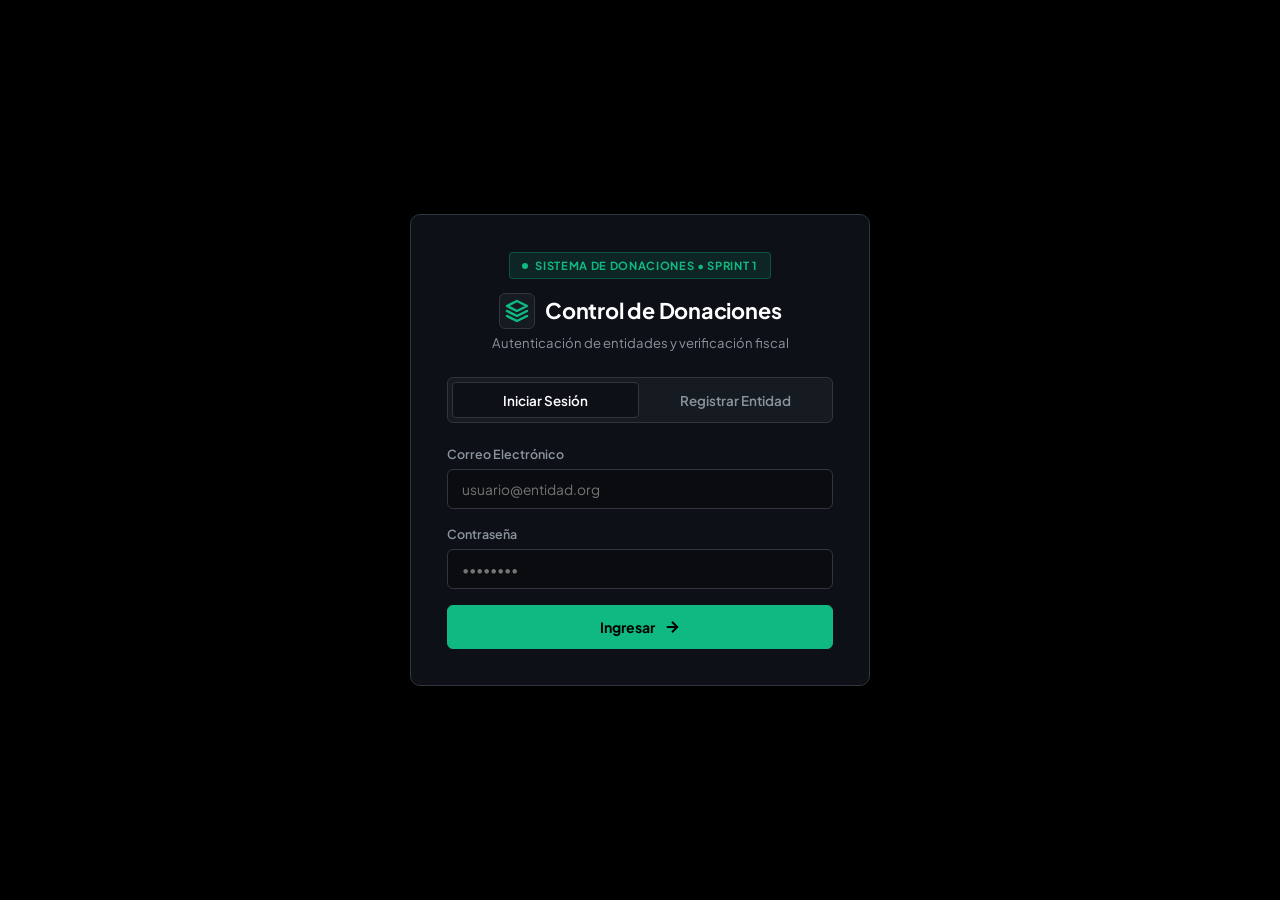
==== commit 3c46803a: "style: eliminar efectos glow y estilizar interfaz sobria, seria y empresarial sin elementos futurist" ====
--- a/static/index.html
+++ b/static/index.html
@@ -11,9 +11,6 @@
 </head>
 <body class="dark-theme">
 
-  <div class="ambient-glow glow-1"></div>
-  <div class="ambient-glow glow-2"></div>
-
   <section id="login-view" class="auth-view-container">
     <div class="glass-card auth-card">
       <div class="brand-header">
@@ -234,7 +231,7 @@
 
   <div id="pending-alert-modal" class="modal-backdrop hidden">
     <div class="glass-card modal-box text-center">
-      <div class="pending-icon-glow">
+      <div class="pending-icon-box">
         <svg width="30" height="30" viewBox="0 0 24 24" fill="none" stroke="currentColor" stroke-width="2"><circle cx="12" cy="12" r="10"/><polyline points="12 6 12 12 16 14"/></svg>
       </div>
       <h2 class="modal-title">Cuenta en Revisión</h2>
--- a/static/styles.css
+++ b/static/styles.css
@@ -1,21 +1,22 @@
 :root {
   --font-sans: 'Plus Jakarta Sans', -apple-system, BlinkMacSystemFont, "Segoe UI", Roboto, sans-serif;
   --font-mono: 'JetBrains Mono', monospace;
-  --bg-black: #000000;
-  --bg-card: #0c0c0e;
-  --bg-input: #121215;
-  --border-dark: #27272a;
-  --border-emerald: rgba(16, 185, 129, 0.35);
+  --bg-main: #000000;
+  --bg-card: #0d1117;
+  --bg-card-elevated: #161b22;
+  --bg-input: #0a0c10;
+  --border-color: #30363d;
+  --border-subtle: #21262d;
   --emerald: #10b981;
-  --emerald-light: #34d399;
-  --emerald-dark: #059669;
-  --emerald-glow: rgba(16, 185, 129, 0.25);
-  --text-white: #ffffff;
-  --text-secondary: #a1a1aa;
-  --text-muted: #71717a;
-  --radius-sm: 8px;
-  --radius-md: 12px;
-  --radius-lg: 16px;
+  --emerald-hover: #059669;
+  --emerald-subtle: rgba(16, 185, 129, 0.12);
+  --text-primary: #ffffff;
+  --text-secondary: #8b949e;
+  --text-muted: #6e7681;
+  --radius-xs: 4px;
+  --radius-sm: 6px;
+  --radius-md: 8px;
+  --radius-lg: 10px;
 }
 
 * {
@@ -26,8 +27,8 @@
 
 body.dark-theme {
   font-family: var(--font-sans);
-  background-color: var(--bg-black);
-  color: var(--text-white);
+  background-color: var(--bg-main);
+  color: var(--text-primary);
   min-height: 100vh;
   line-height: 1.5;
   overflow-x: hidden;
@@ -44,47 +45,21 @@
 }
 
 .text-emerald {
-  color: var(--emerald-light);
-  font-weight: 700;
-}
-
-.ambient-glow {
-  position: fixed;
-  border-radius: 50%;
-  filter: blur(140px);
-  pointer-events: none;
-  z-index: 0;
-  opacity: 0.18;
-}
-
-.glow-1 {
-  width: 500px;
-  height: 500px;
-  top: -100px;
-  left: 20%;
-  background: radial-gradient(circle, #064e3b 0%, transparent 70%);
-}
-
-.glow-2 {
-  width: 450px;
-  height: 450px;
-  bottom: 5%;
-  right: 15%;
-  background: radial-gradient(circle, #022c22 0%, transparent 70%);
+  color: var(--emerald);
+  font-weight: 600;
 }
 
 .glass-card {
   background: var(--bg-card);
-  border: 1px solid var(--border-dark);
+  border: 1px solid var(--border-color);
   border-radius: var(--radius-lg);
-  box-shadow: 0 20px 50px rgba(0, 0, 0, 0.85);
   position: relative;
-  z-index: 1;
-  transition: border-color 0.25s ease;
+  box-shadow: 0 4px 16px rgba(0, 0, 0, 0.6);
+  transition: border-color 0.2s ease;
 }
 
 .glass-card:hover {
-  border-color: rgba(16, 185, 129, 0.4);
+  border-color: #484f58;
 }
 
 .auth-view-container {
@@ -94,40 +69,34 @@
   justify-content: center;
   padding: 2.5rem 1.25rem;
   position: relative;
-  z-index: 2;
+  background: var(--bg-main);
 }
 
 .auth-card {
   width: 100%;
-  max-width: 480px;
+  max-width: 460px;
   padding: 2.25rem;
   border-radius: var(--radius-lg);
-  animation: floatAppear 0.3s cubic-bezier(0.16, 1, 0.3, 1);
-}
-
-@keyframes floatAppear {
-  from { opacity: 0; transform: translateY(14px); }
-  to { opacity: 1; transform: translateY(0); }
 }
 
 .brand-header {
   text-align: center;
-  margin-bottom: 1.6rem;
+  margin-bottom: 1.5rem;
 }
 
 .corp-top-badge {
   display: inline-flex;
   align-items: center;
   gap: 0.45rem;
-  font-size: 0.68rem;
-  font-weight: 800;
-  letter-spacing: 0.08em;
+  font-size: 0.7rem;
+  font-weight: 700;
+  letter-spacing: 0.06em;
   text-transform: uppercase;
-  color: var(--emerald-light);
-  background: rgba(16, 185, 129, 0.1);
+  color: var(--emerald);
+  background: var(--emerald-subtle);
   border: 1px solid rgba(16, 185, 129, 0.3);
-  padding: 0.3rem 0.8rem;
-  border-radius: 999px;
+  padding: 0.25rem 0.75rem;
+  border-radius: var(--radius-xs);
   margin-bottom: 0.85rem;
 }
 
@@ -136,7 +105,6 @@
   height: 6px;
   background: var(--emerald);
   border-radius: 50%;
-  box-shadow: 0 0 6px var(--emerald);
   display: inline-block;
 }
 
@@ -149,77 +117,74 @@
 }
 
 .corp-icon-box {
-  width: 38px;
-  height: 38px;
-  background: #000000;
-  border: 1.5px solid var(--emerald);
-  border-radius: var(--radius-sm);
-  display: flex;
-  align-items: center;
-  justify-content: center;
-  color: var(--emerald-light);
-  box-shadow: 0 0 14px rgba(16, 185, 129, 0.3);
+  width: 36px;
+  height: 36px;
+  background: var(--bg-card-elevated);
+  border: 1px solid var(--border-color);
+  border-radius: var(--radius-sm);
+  display: flex;
+  align-items: center;
+  justify-content: center;
+  color: var(--emerald);
 }
 
 .brand-title {
-  font-size: 1.5rem;
-  font-weight: 800;
-  letter-spacing: -0.02em;
-  color: var(--text-white);
+  font-size: 1.35rem;
+  font-weight: 700;
+  letter-spacing: -0.01em;
+  color: var(--text-primary);
 }
 
 .brand-subtitle {
-  font-size: 0.84rem;
+  font-size: 0.82rem;
   color: var(--text-secondary);
-  line-height: 1.45;
+  line-height: 1.4;
 }
 
 .glass-tabs {
   display: flex;
-  background: #000000;
-  border: 1px solid var(--border-dark);
-  border-radius: 10px;
-  padding: 0.3rem;
-  margin-bottom: 1.4rem;
-  gap: 0.3rem;
+  background: var(--bg-card-elevated);
+  border: 1px solid var(--border-color);
+  border-radius: var(--radius-sm);
+  padding: 0.25rem;
+  margin-bottom: 1.35rem;
+  gap: 0.25rem;
 }
 
 .glass-tab-btn {
   flex: 1;
-  padding: 0.6rem 0.5rem;
+  padding: 0.55rem 0.5rem;
   background: transparent;
   border: none;
   font-family: inherit;
-  font-size: 0.86rem;
-  font-weight: 700;
-  color: var(--text-muted);
-  border-radius: 7px;
+  font-size: 0.84rem;
+  font-weight: 600;
+  color: var(--text-secondary);
+  border-radius: var(--radius-xs);
   cursor: pointer;
-  transition: all 0.2s ease;
+  transition: all 0.15s ease;
 }
 
 .glass-tab-btn:hover {
-  color: var(--text-white);
+  color: var(--text-primary);
 }
 
 .glass-tab-btn.active {
-  background: #18181b;
-  color: var(--emerald-light);
-  border: 1px solid rgba(16, 185, 129, 0.35);
-  box-shadow: 0 2px 8px rgba(0, 0, 0, 0.4);
+  background: var(--bg-card);
+  color: var(--text-primary);
+  border: 1px solid var(--border-color);
 }
 
 .form-group {
-  margin-bottom: 1.1rem;
+  margin-bottom: 1rem;
 }
 
 .form-group label {
   display: block;
   font-size: 0.78rem;
-  font-weight: 700;
-  letter-spacing: 0.02em;
+  font-weight: 600;
   color: var(--text-secondary);
-  margin-bottom: 0.4rem;
+  margin-bottom: 0.35rem;
 }
 
 .field-hint {
@@ -231,21 +196,19 @@
 
 .glass-input, .glass-select {
   width: 100%;
-  padding: 0.75rem 0.95rem;
+  padding: 0.65rem 0.85rem;
   background: var(--bg-input);
-  border: 1px solid var(--border-dark);
-  border-radius: var(--radius-sm);
-  color: var(--text-white);
+  border: 1px solid var(--border-color);
+  border-radius: var(--radius-sm);
+  color: var(--text-primary);
   font-family: inherit;
-  font-size: 0.88rem;
+  font-size: 0.86rem;
   outline: none;
-  transition: all 0.2s ease;
+  transition: border-color 0.15s ease;
 }
 
 .glass-input:focus, .glass-select:focus {
   border-color: var(--emerald);
-  background: #18181b;
-  box-shadow: 0 0 0 3px var(--emerald-glow);
 }
 
 .glass-select {
@@ -253,37 +216,37 @@
 }
 
 .glass-select option {
-  background: #000000;
-  color: #ffffff;
+  background: var(--bg-card);
+  color: var(--text-primary);
 }
 
 .uppercase-input {
   text-transform: uppercase;
-  letter-spacing: 0.08em;
+  letter-spacing: 0.06em;
 }
 
 .form-row-2 {
   display: grid;
   grid-template-columns: 1fr 1fr;
-  gap: 0.85rem;
+  gap: 0.75rem;
 }
 
 .entity-type-selector {
   display: grid;
   grid-template-columns: 1fr 1fr;
-  gap: 0.75rem;
+  gap: 0.65rem;
 }
 
 .entity-radio-card {
   display: flex;
   align-items: center;
   justify-content: center;
-  padding: 0.75rem 0.6rem;
+  padding: 0.65rem 0.5rem;
   background: var(--bg-input);
-  border: 1.5px solid var(--border-dark);
+  border: 1px solid var(--border-color);
   border-radius: var(--radius-sm);
   cursor: pointer;
-  transition: all 0.2s ease;
+  transition: all 0.15s ease;
 }
 
 .entity-radio-card input[type="radio"] {
@@ -291,29 +254,28 @@
 }
 
 .entity-radio-card:hover {
-  border-color: rgba(16, 185, 129, 0.4);
+  border-color: #484f58;
 }
 
 .entity-radio-card.active {
   border-color: var(--emerald);
-  background: rgba(16, 185, 129, 0.1);
-  box-shadow: 0 0 12px var(--emerald-glow);
+  background: var(--emerald-subtle);
 }
 
 .radio-card-content {
   display: flex;
   align-items: center;
-  gap: 0.5rem;
+  gap: 0.45rem;
   color: var(--text-secondary);
 }
 
 .entity-radio-card.active .radio-card-content {
-  color: var(--text-white);
+  color: var(--text-primary);
 }
 
 .card-title {
   font-size: 0.8rem;
-  font-weight: 700;
+  font-weight: 600;
 }
 
 .btn-primary-glass {
@@ -322,59 +284,54 @@
   align-items: center;
   justify-content: center;
   gap: 0.5rem;
-  padding: 0.85rem 1.35rem;
+  padding: 0.75rem 1.25rem;
   background: var(--emerald);
   color: #000000;
-  border: none;
-  border-radius: var(--radius-sm);
-  font-family: inherit;
-  font-size: 0.92rem;
-  font-weight: 800;
-  cursor: pointer;
-  box-shadow: 0 4px 16px rgba(16, 185, 129, 0.35);
-  transition: all 0.2s ease;
-  margin-top: 0.5rem;
-}
-
-.btn-primary-glass:hover {
-  background: var(--emerald-light);
-  box-shadow: 0 6px 22px rgba(16, 185, 129, 0.5);
-  transform: translateY(-1px);
-}
-
-.btn-primary-glass:active {
-  transform: translateY(0);
-}
-
-.btn-secondary-glass {
-  width: 100%;
-  display: flex;
-  align-items: center;
-  justify-content: center;
-  gap: 0.5rem;
-  padding: 0.85rem 1.35rem;
-  background: #18181b;
-  color: var(--text-white);
-  border: 1px solid var(--border-dark);
+  border: 1px solid var(--emerald);
   border-radius: var(--radius-sm);
   font-family: inherit;
   font-size: 0.88rem;
   font-weight: 700;
   cursor: pointer;
-  transition: all 0.2s ease;
+  transition: background-color 0.15s ease;
+  margin-top: 0.4rem;
+}
+
+.btn-primary-glass:hover {
+  background: var(--emerald-hover);
+  border-color: var(--emerald-hover);
+  color: #ffffff;
+}
+
+.btn-secondary-glass {
+  width: 100%;
+  display: flex;
+  align-items: center;
+  justify-content: center;
+  gap: 0.5rem;
+  padding: 0.75rem 1.25rem;
+  background: var(--bg-card-elevated);
+  color: var(--text-primary);
+  border: 1px solid var(--border-color);
+  border-radius: var(--radius-sm);
+  font-family: inherit;
+  font-size: 0.86rem;
+  font-weight: 600;
+  cursor: pointer;
+  transition: all 0.15s ease;
 }
 
 .btn-secondary-glass:hover {
   border-color: var(--emerald);
-  color: var(--emerald-light);
-  background: #202024;
+  color: var(--emerald);
+  background: var(--bg-card);
 }
 
 .glass-alert-error {
-  background: rgba(244, 63, 94, 0.1);
-  border: 1px solid rgba(244, 63, 94, 0.35);
-  color: #fca5a5;
-  padding: 0.8rem 1rem;
+  background: rgba(248, 81, 73, 0.1);
+  border: 1px solid rgba(248, 81, 73, 0.4);
+  color: #f85149;
+  padding: 0.75rem 0.9rem;
   border-radius: var(--radius-sm);
   font-size: 0.82rem;
   margin-top: 1rem;
@@ -382,15 +339,15 @@
 }
 
 .glass-alert-success {
-  background: rgba(16, 185, 129, 0.1);
+  background: var(--emerald-subtle);
   border: 1px solid var(--emerald);
-  color: var(--emerald-light);
-  padding: 0.85rem 1rem;
-  border-radius: var(--radius-sm);
-  font-size: 0.88rem;
+  color: var(--emerald);
+  padding: 0.75rem 0.9rem;
+  border-radius: var(--radius-sm);
+  font-size: 0.85rem;
   margin-top: 1rem;
   text-align: center;
-  font-weight: 700;
+  font-weight: 600;
 }
 
 .app-layout {
@@ -398,7 +355,7 @@
   display: flex;
   flex-direction: column;
   position: relative;
-  z-index: 2;
+  background: var(--bg-main);
 }
 
 .cartel-wrapper {
@@ -412,73 +369,69 @@
 
 .cartel-card {
   width: 100%;
-  max-width: 520px;
-  padding: 2.75rem 2.25rem;
+  max-width: 500px;
+  padding: 2.25rem;
   text-align: center;
-  border: 1px solid rgba(16, 185, 129, 0.35);
-  box-shadow: 0 25px 60px rgba(0, 0, 0, 0.9), 0 0 35px rgba(16, 185, 129, 0.12);
-  animation: floatAppear 0.3s cubic-bezier(0.16, 1, 0.3, 1);
 }
 
 .cartel-icon-box {
-  width: 76px;
-  height: 76px;
-  background: rgba(16, 185, 129, 0.1);
-  border: 2px solid var(--emerald);
-  border-radius: 50%;
+  width: 60px;
+  height: 60px;
+  background: var(--emerald-subtle);
+  border: 1.5px solid var(--emerald);
+  border-radius: var(--radius-md);
   display: inline-flex;
   align-items: center;
   justify-content: center;
-  color: var(--emerald-light);
-  margin-bottom: 1.25rem;
-  box-shadow: 0 0 25px rgba(16, 185, 129, 0.3);
+  color: var(--emerald);
+  margin-bottom: 1.15rem;
 }
 
 .cartel-badge {
   display: inline-block;
   font-size: 0.68rem;
-  font-weight: 800;
-  letter-spacing: 0.08em;
+  font-weight: 700;
+  letter-spacing: 0.06em;
   text-transform: uppercase;
-  color: var(--emerald-light);
-  background: rgba(16, 185, 129, 0.1);
+  color: var(--emerald);
+  background: var(--emerald-subtle);
   border: 1px solid rgba(16, 185, 129, 0.3);
-  padding: 0.3rem 0.85rem;
-  border-radius: 999px;
-  margin-bottom: 0.85rem;
+  padding: 0.25rem 0.75rem;
+  border-radius: var(--radius-xs);
+  margin-bottom: 0.75rem;
 }
 
 .cartel-title {
-  font-size: 1.95rem;
-  font-weight: 800;
-  color: var(--text-white);
-  letter-spacing: -0.02em;
+  font-size: 1.65rem;
+  font-weight: 700;
+  color: var(--text-primary);
+  letter-spacing: -0.01em;
 }
 
 .cartel-subtitle {
-  font-size: 0.88rem;
+  font-size: 0.84rem;
   color: var(--text-secondary);
-  margin-top: 0.4rem;
-  margin-bottom: 1.85rem;
-  line-height: 1.5;
+  margin-top: 0.35rem;
+  margin-bottom: 1.6rem;
+  line-height: 1.45;
 }
 
 .cartel-details-box {
-  background: #121215;
-  border: 1px solid var(--border-dark);
+  background: var(--bg-card-elevated);
+  border: 1px solid var(--border-subtle);
   border-radius: var(--radius-md);
-  padding: 1rem 1.35rem;
+  padding: 0.85rem 1.15rem;
   text-align: left;
-  margin-bottom: 1.85rem;
+  margin-bottom: 1.6rem;
 }
 
 .cartel-row {
   display: flex;
   justify-content: space-between;
   align-items: center;
-  padding: 0.65rem 0;
-  border-bottom: 1px solid #1f1f23;
-  font-size: 0.86rem;
+  padding: 0.55rem 0;
+  border-bottom: 1px solid var(--border-subtle);
+  font-size: 0.84rem;
 }
 
 .cartel-row:last-child {
@@ -487,68 +440,65 @@
 
 .cartel-label {
   color: var(--text-muted);
-  font-size: 0.82rem;
+  font-size: 0.8rem;
 }
 
 .cartel-value {
-  color: var(--text-white);
+  color: var(--text-primary);
 }
 
 .cartel-actions {
   display: flex;
   flex-direction: column;
-  gap: 0.75rem;
+  gap: 0.65rem;
 }
 
 .pill-role {
-  font-size: 0.65rem;
-  font-weight: 800;
-  color: var(--emerald-light);
-  background: rgba(16, 185, 129, 0.12);
+  font-size: 0.68rem;
+  font-weight: 700;
+  color: var(--emerald);
+  background: var(--emerald-subtle);
   border: 1px solid rgba(16, 185, 129, 0.3);
-  padding: 0.18rem 0.5rem;
-  border-radius: 4px;
+  padding: 0.15rem 0.45rem;
+  border-radius: var(--radius-xs);
 }
 
 .status-pill {
   display: inline-block;
   font-size: 0.68rem;
-  font-weight: 800;
-  padding: 0.18rem 0.55rem;
-  border-radius: 4px;
-  letter-spacing: 0.04em;
+  font-weight: 700;
+  padding: 0.15rem 0.45rem;
+  border-radius: var(--radius-xs);
+  letter-spacing: 0.03em;
 }
 
 .status-active {
-  color: var(--emerald-light);
-  background: rgba(16, 185, 129, 0.12);
+  color: var(--emerald);
+  background: var(--emerald-subtle);
   border: 1px solid rgba(16, 185, 129, 0.35);
 }
 
 .status-pending {
-  color: #fbbf24;
-  background: rgba(245, 158, 11, 0.12);
-  border: 1px solid rgba(245, 158, 11, 0.35);
+  color: #d29922;
+  background: rgba(210, 153, 34, 0.12);
+  border: 1px solid rgba(210, 153, 34, 0.35);
 }
 
 .status-rejected {
-  color: #f87171;
-  background: rgba(244, 63, 94, 0.12);
-  border: 1px solid rgba(244, 63, 94, 0.35);
+  color: #f85149;
+  background: rgba(248, 81, 73, 0.12);
+  border: 1px solid rgba(248, 81, 73, 0.35);
 }
 
 .modal-backdrop {
   position: fixed;
   inset: 0;
-  background: rgba(0, 0, 0, 0.88);
-  backdrop-filter: blur(12px);
-  -webkit-backdrop-filter: blur(12px);
+  background: rgba(0, 0, 0, 0.75);
   display: flex;
   align-items: center;
   justify-content: center;
   padding: 1.5rem;
   z-index: 200;
-  animation: floatAppear 0.2s ease-out;
 }
 
 .modal-box {
@@ -559,7 +509,7 @@
   padding: 2rem;
   border-radius: var(--radius-lg);
   background: var(--bg-card);
-  border: 1px solid var(--border-dark);
+  border: 1px solid var(--border-color);
 }
 
 .modal-extra-wide {
@@ -570,48 +520,59 @@
   text-align: center;
 }
 
-.pending-icon-glow {
-  width: 56px;
-  height: 56px;
-  border-radius: 50%;
+.pending-icon-box {
+  width: 52px;
+  height: 52px;
+  border-radius: var(--radius-sm);
   display: inline-flex;
   align-items: center;
   justify-content: center;
-  margin-bottom: 0.95rem;
-  background: rgba(245, 158, 11, 0.12);
-  border: 1.5px solid rgba(245, 158, 11, 0.4);
-  color: #fbbf24;
+  margin-bottom: 0.85rem;
+  background: rgba(210, 153, 34, 0.12);
+  border: 1px solid rgba(210, 153, 34, 0.35);
+  color: #d29922;
 }
 
 .modal-title {
-  font-size: 1.35rem;
-  font-weight: 800;
-  color: var(--text-white);
+  font-size: 1.25rem;
+  font-weight: 700;
+  color: var(--text-primary);
+}
+
+.pending-explain {
+  font-size: 0.84rem;
+  color: var(--text-secondary);
+  line-height: 1.45;
+  margin-bottom: 1.25rem;
+}
+
+.pending-badge-row {
+  margin: 0.55rem 0 0.85rem;
 }
 
 .modal-header {
   display: flex;
   justify-content: space-between;
   align-items: center;
-  margin-bottom: 0.35rem;
+  margin-bottom: 0.5rem;
 }
 
 .admin-header-title {
   display: flex;
   align-items: center;
-  gap: 0.75rem;
+  gap: 0.65rem;
 }
 
 .admin-shield-icon {
-  width: 38px;
-  height: 38px;
-  background: #000000;
-  border: 1.5px solid var(--emerald);
-  border-radius: var(--radius-sm);
-  display: flex;
-  align-items: center;
-  justify-content: center;
-  color: var(--emerald-light);
+  width: 34px;
+  height: 34px;
+  background: var(--bg-card-elevated);
+  border: 1px solid var(--border-color);
+  border-radius: var(--radius-sm);
+  display: flex;
+  align-items: center;
+  justify-content: center;
+  color: var(--emerald);
 }
 
 .admin-subtitle {
@@ -622,28 +583,27 @@
 .btn-close-modal {
   background: transparent;
   border: none;
-  font-size: 1.5rem;
+  font-size: 1.35rem;
   color: var(--text-muted);
   cursor: pointer;
-  width: 32px;
-  height: 32px;
-  display: flex;
-  align-items: center;
-  justify-content: center;
-  border-radius: 6px;
-  transition: all 0.2s;
+  width: 28px;
+  height: 28px;
+  display: flex;
+  align-items: center;
+  justify-content: center;
+  border-radius: var(--radius-xs);
+  transition: color 0.15s ease;
 }
 
 .btn-close-modal:hover {
-  color: var(--text-white);
-  background: #18181b;
+  color: var(--text-primary);
 }
 
 .glass-table-container {
   overflow-x: auto;
-  border: 1px solid var(--border-dark);
-  border-radius: var(--radius-sm);
-  background: #121215;
+  border: 1px solid var(--border-color);
+  border-radius: var(--radius-sm);
+  background: var(--bg-card);
 }
 
 .glass-table {
@@ -654,19 +614,19 @@
 }
 
 .glass-table th {
-  background: #000000;
+  background: var(--bg-card-elevated);
   color: var(--text-muted);
-  font-weight: 700;
+  font-weight: 600;
   text-transform: uppercase;
-  letter-spacing: 0.05em;
+  letter-spacing: 0.04em;
   font-size: 0.72rem;
-  padding: 0.75rem 0.95rem;
-  border-bottom: 1px solid var(--border-dark);
+  padding: 0.65rem 0.85rem;
+  border-bottom: 1px solid var(--border-color);
 }
 
 .glass-table td {
-  padding: 0.75rem 0.95rem;
-  border-bottom: 1px solid #1f1f23;
+  padding: 0.65rem 0.85rem;
+  border-bottom: 1px solid var(--border-subtle);
   color: var(--text-secondary);
 }
 
@@ -675,17 +635,17 @@
 }
 
 .glass-table tr:hover td {
-  background: #18181b;
-  color: var(--text-white);
+  background: var(--bg-card-elevated);
+  color: var(--text-primary);
 }
 
 .admin-tabs-bar {
   display: flex;
-  background: #000000;
-  border: 1px solid var(--border-dark);
-  border-radius: 8px;
+  background: var(--bg-card-elevated);
+  border: 1px solid var(--border-color);
+  border-radius: var(--radius-sm);
   padding: 0.25rem;
-  margin-bottom: 1.25rem;
+  margin-bottom: 1.15rem;
   gap: 0.25rem;
   overflow-x: auto;
 }
@@ -693,49 +653,49 @@
 .admin-tab-btn {
   flex: 1;
   white-space: nowrap;
-  padding: 0.55rem 0.85rem;
+  padding: 0.45rem 0.75rem;
   background: transparent;
   border: none;
   font-family: inherit;
-  font-size: 0.82rem;
+  font-size: 0.8rem;
   font-weight: 600;
   color: var(--text-muted);
-  border-radius: 6px;
+  border-radius: var(--radius-xs);
   cursor: pointer;
-  transition: all 0.2s;
+  transition: all 0.15s ease;
 }
 
 .admin-tab-btn:hover {
-  color: var(--text-white);
+  color: var(--text-primary);
 }
 
 .admin-tab-btn.active {
-  background: #18181b;
-  color: var(--emerald-light);
-  border: 1px solid rgba(16, 185, 129, 0.35);
+  background: var(--bg-card);
+  color: var(--text-primary);
+  border: 1px solid var(--border-color);
 }
 
 .section-desc {
   font-size: 0.8rem;
   color: var(--text-secondary);
-  margin-bottom: 0.95rem;
+  margin-bottom: 0.85rem;
 }
 
 .btn-action-sm {
-  padding: 0.3rem 0.65rem;
+  padding: 0.25rem 0.55rem;
   font-family: inherit;
-  font-size: 0.75rem;
-  font-weight: 700;
-  border-radius: 5px;
+  font-size: 0.74rem;
+  font-weight: 600;
+  border-radius: var(--radius-xs);
   cursor: pointer;
-  transition: all 0.2s;
-  border: none;
+  border: 1px solid transparent;
+  transition: all 0.15s ease;
 }
 
 .btn-approve {
-  background: rgba(16, 185, 129, 0.15);
-  color: var(--emerald-light);
-  border: 1px solid var(--emerald);
+  background: var(--emerald-subtle);
+  color: var(--emerald);
+  border-color: rgba(16, 185, 129, 0.4);
 }
 
 .btn-approve:hover {
@@ -744,58 +704,47 @@
 }
 
 .btn-reject {
-  background: rgba(244, 63, 94, 0.15);
-  color: #f87171;
-  border: 1px solid rgba(244, 63, 94, 0.4);
+  background: rgba(248, 81, 73, 0.12);
+  color: #f85149;
+  border-color: rgba(248, 81, 73, 0.4);
   margin-left: 0.35rem;
 }
 
 .btn-reject:hover {
-  background: #f43f5e;
+  background: #f85149;
   color: #ffffff;
-}
-
-.pending-badge-row {
-  margin: 0.65rem 0 0.95rem;
-}
-
-.pending-explain {
-  font-size: 0.86rem;
-  color: var(--text-secondary);
-  line-height: 1.5;
-  margin-bottom: 1.35rem;
 }
 
 .toast-container {
   position: fixed;
-  bottom: 1.75rem;
-  right: 1.75rem;
+  bottom: 1.5rem;
+  right: 1.5rem;
   z-index: 999;
   display: flex;
   flex-direction: column;
-  gap: 0.55rem;
+  gap: 0.5rem;
 }
 
 .toast {
-  background: #121215;
-  color: var(--text-white);
-  padding: 0.85rem 1.25rem;
-  border-radius: var(--radius-sm);
-  border: 1px solid var(--border-dark);
-  font-size: 0.86rem;
-  font-weight: 600;
-  box-shadow: 0 10px 30px rgba(0, 0, 0, 0.9);
-  transition: all 0.3s ease;
+  background: var(--bg-card-elevated);
+  color: var(--text-primary);
+  padding: 0.75rem 1.15rem;
+  border-radius: var(--radius-sm);
+  border: 1px solid var(--border-color);
+  font-size: 0.84rem;
+  font-weight: 600;
+  box-shadow: 0 4px 14px rgba(0, 0, 0, 0.6);
+  transition: opacity 0.2s ease;
 }
 
 .toast.toast-success {
   border-color: var(--emerald);
-  color: var(--emerald-light);
+  color: var(--emerald);
 }
 
 .toast.toast-error {
-  border-color: rgba(244, 63, 94, 0.5);
-  color: #fca5a5;
+  border-color: #f85149;
+  color: #f85149;
 }
 
 @media (max-width: 680px) {
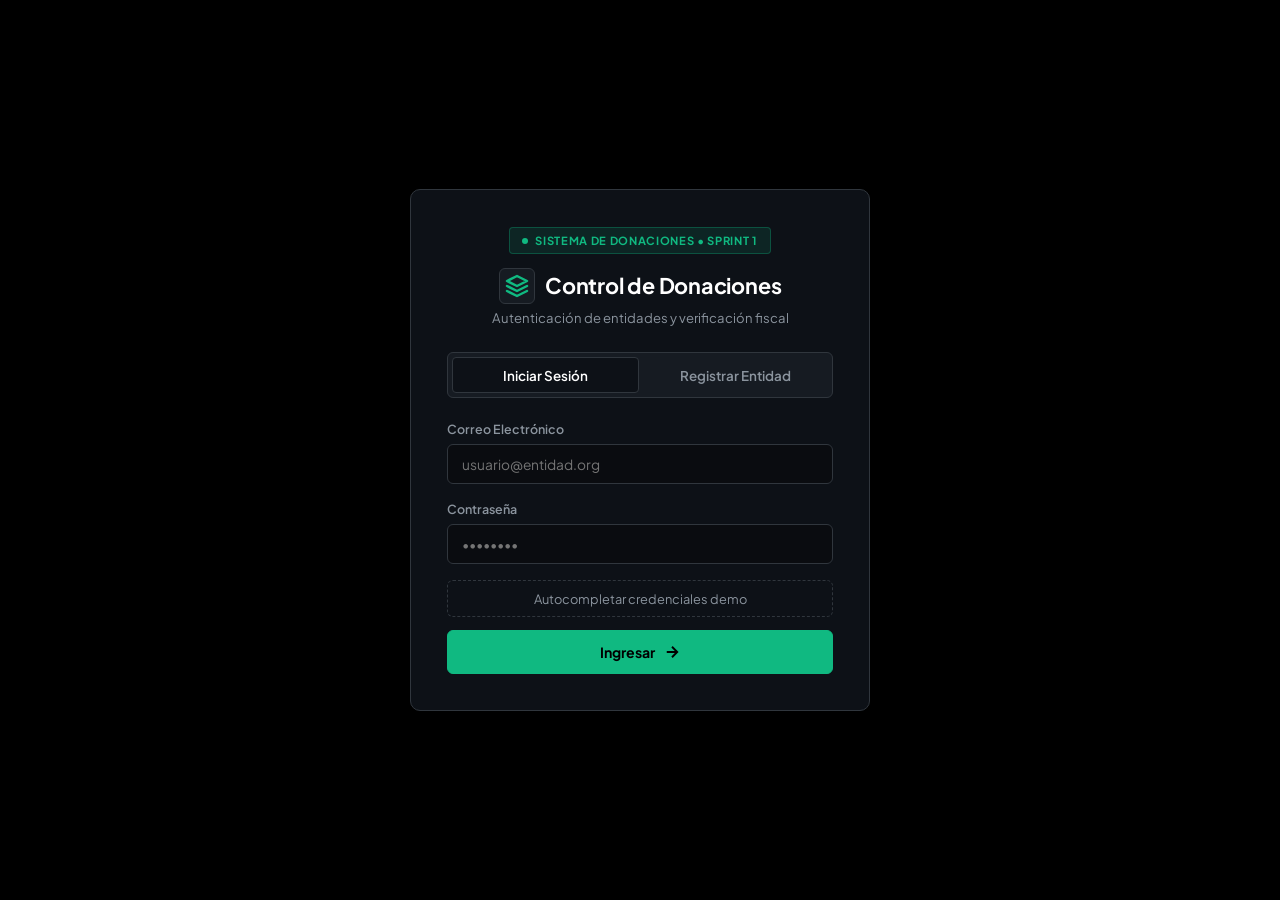
==== commit b6de5374: "feat: pruebas unitarias, boton demo, README limpio y SonarQube docs" ====
--- a/static/index.html
+++ b/static/index.html
@@ -49,6 +49,10 @@
           <input type="password" id="login-password" class="glass-input" placeholder="••••••••" required>
         </div>
 
+        <button type="button" onclick="fillDemoCredentials()" class="btn-demo">
+          Autocompletar credenciales demo
+        </button>
+
         <button type="submit" id="btn-submit-login" class="btn-primary-glass">
           <span>Ingresar</span>
           <svg width="18" height="18" viewBox="0 0 24 24" fill="none" stroke="currentColor" stroke-width="2.5"><path d="M5 12h14M12 5l7 7-7 7"/></svg>
--- a/static/styles.css
+++ b/static/styles.css
@@ -303,6 +303,25 @@
   color: #ffffff;
 }
 
+.btn-demo {
+  width: 100%;
+  padding: 0.6rem 1rem;
+  background: transparent;
+  color: var(--text-secondary);
+  border: 1px dashed var(--border-color);
+  border-radius: var(--radius-sm);
+  font-family: inherit;
+  font-size: 0.8rem;
+  cursor: pointer;
+  transition: border-color 0.15s ease, color 0.15s ease;
+  margin-bottom: 0.4rem;
+}
+
+.btn-demo:hover {
+  border-color: var(--emerald);
+  color: var(--emerald);
+}
+
 .btn-secondary-glass {
   width: 100%;
   display: flex;
